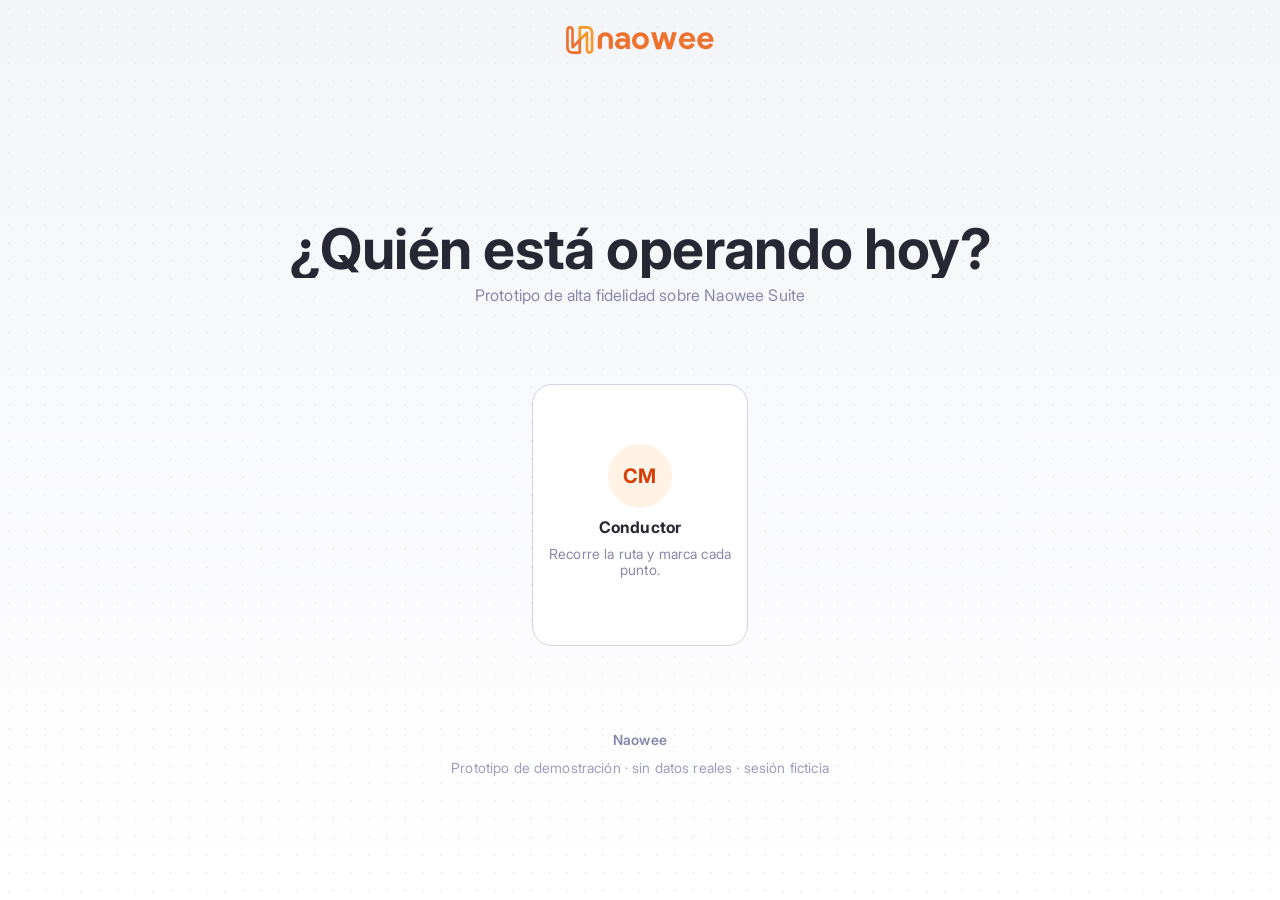
==== dev.html @ 3dc0d9e2 ":tada: Plantilla de prototipo Naowee: rol Conductor, marca Naowee Base limpia copiada de la explorac" ====
<!doctype html>
<html lang="es">
<head>
<meta charset="utf-8">
<meta name="viewport" content="width=device-width, initial-scale=1">
<title>Prototipo · Naowee</title>
<meta name="description" content="Plantilla de prototipo de alta fidelidad sobre el SDK de Naowee. Un rol de ejemplo (Conductor), datos de demostración.">

<!--
  Plantilla de prototipo · alta fidelidad sobre el SDK de Naowee.

  vendor/  = copia LITERAL de sdk-frontend-foundations@3.1.0 (origin/main,
             16-sep-2026). Lo único que se les cambió es la ruta del
             @font-face, que en el paquete apunta a un especificador de npm.
  sdk.js   = la anatomía que emiten los Nwt* de sdk-react-components@4.1.0,
             leída del compilado. Mismas clases, mismos atributos nwt-*.
  app.css  = lo que el SDK no tiene (prefijo nws-), todo en tokens.
  datos.js = los datos, en JSON. Van como script para que la página abra
             también con doble clic (file:// bloquea fetch).

  Sin npm, sin build. Se abre y funciona.
-->

<link rel="stylesheet" href="vendor/fonts.css">
<link rel="stylesheet" href="vendor/foundations.css">
<link rel="stylesheet" href="vendor/components.css">
<link rel="stylesheet" href="vendor/icons.css">
<link rel="stylesheet" href="app.css">
</head>
<body>
<div id="app" style="height:100%"></div>

<script src="sdk.js"></script>
<script src="mapa.js"></script>
<script src="marca.js"></script>
<script src="datos.js"></script>
<script src="pantallas/login.js"></script>
<!-- pantallas por rol: una línea por archivo, antes de app.js -->
<script src="pantallas/conductor-app.js"></script>
<script src="app.js"></script>
</body>
</html>
---- vendor/fonts.css ----
@font-face {
  font-family: -naotech-sdk-inter;
  font-style: normal;
  font-weight: 100 300;
  src: url('./inter/inter-light.ttf')
    format('truetype');
}

@font-face {
  font-family: -naotech-sdk-inter;
  font-style: normal;
  font-weight: 400;
  src: url('./inter/inter-regular.ttf')
    format('truetype');
}

@font-face {
  font-family: -naotech-sdk-inter;
  font-style: normal;
  font-weight: 500;
  src: url('./inter/inter-medium.ttf')
    format('truetype');
}

@font-face {
  font-family: -naotech-sdk-inter;
  font-style: normal;
  font-weight: 600;
  src: url('./inter/inter-semibold.ttf')
    format('truetype');
}

@font-face {
  font-family: -naotech-sdk-inter;
  font-style: normal;
  font-weight: 700 900;
  src: url('./inter/inter-bold.ttf')
    format('truetype');
}

:root {
  --naotech-sdk-font-family-base: -naotech-sdk-inter;
}
---- vendor/foundations.css ----
:root {
  --naotech-color-default-050: #fff3e6;
  --naotech-color-default-100: #ffedc7;
  --naotech-color-default-200: #ffdaa3;
  --naotech-color-default-300: #ffbf75;
  --naotech-color-default-400: #ff9d47;
  --naotech-color-default-500: #ff7b24;
  --naotech-color-default-600: #f05705;
  --naotech-color-default-700: #d74009;
  --naotech-color-default-800: #b83100;
  --naotech-color-default-900: #942700;
  --naotech-color-default-backdrop: rgba(215, 64, 9, 0.2);
  --naotech-color-dark-default-050: #281a15;
  --naotech-color-dark-default-100: #381510;
  --naotech-color-dark-default-200: #452717;
  --naotech-color-dark-default-300: #6f3e20;
  --naotech-color-dark-default-400: #98572f;
  --naotech-color-dark-default-500: #c8743c;
  --naotech-color-dark-default-600: #f29050;
  --naotech-color-dark-default-700: #ffa366;
  --naotech-color-dark-default-800: #ffb780;
  --naotech-color-dark-default-900: #ffc894;
  --naotech-color-dark-default-backdrop: rgba(255, 163, 102, 0.2);
  --naotech-color-blue-050: #f0fdff;
  --naotech-color-blue-100: #cef4ff;
  --naotech-color-blue-200: #ace7ff;
  --naotech-color-blue-300: #89d6ff;
  --naotech-color-blue-400: #67c2ff;
  --naotech-color-blue-500: #45a8ff;
  --naotech-color-blue-600: #228bff;
  --naotech-color-blue-700: #006aff;
  --naotech-color-blue-800: #004edd;
  --naotech-color-blue-900: #0037ba;
  --naotech-color-blue-backdrop: rgba(0, 106, 255, 0.2);
  --naotech-color-dark-blue-050: #002b5b;
  --naotech-color-dark-blue-100: #005ab3;
  --naotech-color-dark-blue-200: #006ee6;
  --naotech-color-dark-blue-300: #0081ff;
  --naotech-color-dark-blue-400: #008eff;
  --naotech-color-dark-blue-500: #26bcff;
  --naotech-color-dark-blue-600: #6bd5ff;
  --naotech-color-dark-blue-700: #a7e3ff;
  --naotech-color-dark-blue-800: #ceefff;
  --naotech-color-dark-blue-900: #e9f8ff;
  --naotech-color-dark-blue-backdrop: rgba(167, 227, 255, 0.2);
  --naotech-color-indigo-050: #edf3ff;
  --naotech-color-indigo-100: #e9f1ff;
  --naotech-color-indigo-200: #dee9ff;
  --naotech-color-indigo-300: #c6d8ff;
  --naotech-color-indigo-400: #a3bcfe;
  --naotech-color-indigo-500: #7a95ff;
  --naotech-color-indigo-600: #5c70fa;
  --naotech-color-indigo-700: #434ce4;
  --naotech-color-indigo-800: #353ac5;
  --naotech-color-indigo-900: #2b2fa1;
  --naotech-color-indigo-backdrop: rgba(67, 76, 228, 0.2);
  --naotech-color-dark-indigo-050: #1e1f34;
  --naotech-color-dark-indigo-100: #21254a;
  --naotech-color-dark-indigo-200: #202546;
  --naotech-color-dark-indigo-300: #273268;
  --naotech-color-dark-indigo-400: #304291;
  --naotech-color-dark-indigo-500: #435dcb;
  --naotech-color-dark-indigo-600: #4f6de8;
  --naotech-color-dark-indigo-700: #6382fd;
  --naotech-color-dark-indigo-800: #7d99fc;
  --naotech-color-dark-indigo-900: #94aeff;
  --naotech-color-dark-indigo-backdrop: rgba(99, 130, 253, 0.2);
  --naotech-color-green-050: #f0fdf0;
  --naotech-color-green-100: #defade;
  --naotech-color-green-200: #bdf5be;
  --naotech-color-green-300: #8bea8d;
  --naotech-color-green-400: #50d853;
  --naotech-color-green-500: #28bf2d;
  --naotech-color-green-600: #14a919;
  --naotech-color-green-700: #1f8923;
  --naotech-color-green-800: #17641a;
  --naotech-color-green-900: #124515;
  --naotech-color-green-backdrop: rgba(31, 137, 35, 0.2);
  --naotech-color-dark-green-050: #0f2411;
  --naotech-color-dark-green-100: #17211b;
  --naotech-color-dark-green-200: #1d2f1f;
  --naotech-color-dark-green-300: #2d532f;
  --naotech-color-dark-green-400: #3c7c3f;
  --naotech-color-dark-green-500: #469b49;
  --naotech-color-dark-green-600: #5aba5d;
  --naotech-color-dark-green-700: #6cd56e;
  --naotech-color-dark-green-800: #85e587;
  --naotech-color-dark-green-900: #a0eea2;
  --naotech-color-dark-green-backdrop: rgba(108, 213, 110, 0.2);
  --naotech-color-yellow-050: #feffe7;
  --naotech-color-yellow-100: #fffbd9;
  --naotech-color-yellow-200: #fff7b9;
  --naotech-color-yellow-300: #fff394;
  --naotech-color-yellow-400: #ffee67;
  --naotech-color-yellow-500: #ffe600;
  --naotech-color-yellow-600: #fddd00;
  --naotech-color-yellow-700: #fbd100;
  --naotech-color-yellow-800: #f9c200;
  --naotech-color-yellow-900: #f5b800;
  --naotech-color-yellow-backdrop: rgba(251, 209, 0, 0.2);
  --naotech-color-dark-yellow-050: #292419;
  --naotech-color-dark-yellow-100: #332615;
  --naotech-color-dark-yellow-200: #3d341a;
  --naotech-color-dark-yellow-300: #4e401d;
  --naotech-color-dark-yellow-400: #7a662a;
  --naotech-color-dark-yellow-500: #a38e38;
  --naotech-color-dark-yellow-600: #ddc44b;
  --naotech-color-dark-yellow-700: #fae76b;
  --naotech-color-dark-yellow-800: #fcee92;
  --naotech-color-dark-yellow-900: #fff5a8;
  --naotech-color-dark-yellow-backdrop: rgba(250, 231, 107, 0.2);
  --naotech-color-orange-050: #fff3e6;
  --naotech-color-orange-100: #ffedc7;
  --naotech-color-orange-200: #ffdaa3;
  --naotech-color-orange-300: #ffbf75;
  --naotech-color-orange-400: #ff9d47;
  --naotech-color-orange-500: #ff7b24;
  --naotech-color-orange-600: #f05705;
  --naotech-color-orange-700: #d74009;
  --naotech-color-orange-800: #b83100;
  --naotech-color-orange-900: #942700;
  --naotech-color-orange-backdrop: rgba(215, 64, 9, 0.2);
  --naotech-color-dark-orange-050: #281a15;
  --naotech-color-dark-orange-100: #381510;
  --naotech-color-dark-orange-200: #452717;
  --naotech-color-dark-orange-300: #6f3e20;
  --naotech-color-dark-orange-400: #98572f;
  --naotech-color-dark-orange-500: #c8743c;
  --naotech-color-dark-orange-600: #f29050;
  --naotech-color-dark-orange-700: #ffa366;
  --naotech-color-dark-orange-800: #ffb780;
  --naotech-color-dark-orange-900: #ffc894;
  --naotech-color-dark-orange-backdrop: rgba(255, 163, 102, 0.2);
  --naotech-color-red-050: #fff0ee;
  --naotech-color-red-100: #ffe5e9;
  --naotech-color-red-200: #fecdd4;
  --naotech-color-red-300: #fcabb6;
  --naotech-color-red-400: #fe8091;
  --naotech-color-red-500: #fb5067;
  --naotech-color-red-600: #ed314a;
  --naotech-color-red-700: #da1630;
  --naotech-color-red-800: #c4031d;
  --naotech-color-red-900: #9e0015;
  --naotech-color-red-backdrop: rgba(218, 22, 48, 0.2);
  --naotech-color-dark-red-050: #2b171d;
  --naotech-color-dark-red-100: #3b161d;
  --naotech-color-dark-red-200: #3d1a22;
  --naotech-color-dark-red-300: #672834;
  --naotech-color-dark-red-400: #9d3f4e;
  --naotech-color-dark-red-500: #c15767;
  --naotech-color-dark-red-600: #ec7486;
  --naotech-color-dark-red-700: #fe94a3;
  --naotech-color-dark-red-800: #ffa8b4;
  --naotech-color-dark-red-900: #ffb8c1;
  --naotech-color-dark-red-backdrop: rgba(254, 148, 163, 0.2);
  --naotech-color-gray-050: #fafbff;
  --naotech-color-gray-100: #f4f5f9;
  --naotech-color-gray-200: #e7e9f3;
  --naotech-color-gray-300: #d0d4e6;
  --naotech-color-gray-400: #b5b9d4;
  --naotech-color-gray-500: #9c9ebf;
  --naotech-color-gray-600: #8788ab;
  --naotech-color-gray-700: #646587;
  --naotech-color-gray-800: #434565;
  --naotech-color-gray-900: #282834;
  --naotech-color-gray-backdrop: rgba(100, 101, 135, 0.2);
  --naotech-color-dark-gray-050: #181820;
  --naotech-color-dark-gray-100: #1e1e29;
  --naotech-color-dark-gray-200: #20202c;
  --naotech-color-dark-gray-300: #292938;
  --naotech-color-dark-gray-400: #2e2e3d;
  --naotech-color-dark-gray-500: #45455e;
  --naotech-color-dark-gray-600: #6d6d8d;
  --naotech-color-dark-gray-700: #a3a3bd;
  --naotech-color-dark-gray-800: #c8c8da;
  --naotech-color-dark-gray-900: #dedfed;
  --naotech-color-dark-gray-backdrop: rgba(163, 163, 189, 0.2);
  --naotech-color-turquoise-100: #dbfbff;
  --naotech-color-turquoise-200: #007b89;
  --naotech-color-turquoise-300: #22575d;
  --naotech-color-violet-100: #f9ebff;
  --naotech-color-violet-200: #9d30d4;
  --naotech-color-violet-300: #6d3082;
  --naotech-color-purple-100: #f3edff;
  --naotech-color-purple-700: #7c3aed;
  --naotech-color-pink-100: #fce4f0;
  --naotech-color-pink-700: #db2777;
  --naotech-color-amber-100: #fef3c7;
  --naotech-color-amber-700: #b45309;
  --naotech-color-teal-100: #d8f3ee;
  --naotech-color-teal-700: #0d9488;
  --naotech-color-cyan-100: #e0f4ff;
  --naotech-color-cyan-700: #0284c7;
  --naotech-color-orange-brand: #ff7500;
  --naotech-color-default-warm: #ffe4cf;
  --naotech-color-link-light: #005be6;
  --naotech-color-link-dark: #83ceff;
  --naotech-color-white-alpha-10: rgba(255, 255, 255, 0.1);
  --naotech-color-white-alpha-20: rgba(255, 255, 255, 0.2);
  --naotech-color-white-alpha-30: rgba(255, 255, 255, 0.3);
  --naotech-color-white-alpha-40: rgba(255, 255, 255, 0.4);
  --naotech-color-white-alpha-50: rgba(255, 255, 255, 0.5);
  --naotech-color-white-alpha-60: rgba(255, 255, 255, 0.6);
  --naotech-color-white-alpha-70: rgba(255, 255, 255, 0.7);
  --naotech-color-white-alpha-80: rgba(255, 255, 255, 0.8);
  --naotech-color-white-alpha-90: rgba(255, 255, 255, 0.9);
  --naotech-color-white-alpha-100: rgba(255, 255, 255, 1);
  --naotech-color-black-alpha-10: rgba(40, 40, 52, 0.1);
  --naotech-color-black-alpha-20: rgba(40, 40, 52, 0.2);
  --naotech-color-black-alpha-30: rgba(40, 40, 52, 0.3);
  --naotech-color-black-alpha-40: rgba(40, 40, 52, 0.4);
  --naotech-color-black-alpha-50: rgba(40, 40, 52, 0.5);
  --naotech-color-black-alpha-60: rgba(40, 40, 52, 0.6);
  --naotech-color-black-alpha-70: rgba(40, 40, 52, 0.7);
  --naotech-color-black-alpha-80: rgba(40, 40, 52, 0.8);
  --naotech-color-black-alpha-90: rgba(40, 40, 52, 0.9);
  --naotech-color-black-alpha-100: rgba(40, 40, 52, 1);
}
:root {
  --naotech-sizing-2: 0.125rem;
  --naotech-sizing-4: 0.25rem;
  --naotech-sizing-6: 0.375rem;
  --naotech-sizing-8: 0.5rem;
  --naotech-sizing-10: 0.625rem;
  --naotech-sizing-12: 0.75rem;
  --naotech-sizing-14: 0.875rem;
  --naotech-sizing-16: 1rem;
  --naotech-sizing-18: 1.125rem;
  --naotech-sizing-20: 1.25rem;
  --naotech-sizing-24: 1.5rem;
  --naotech-sizing-28: 1.75rem;
  --naotech-sizing-32: 2rem;
  --naotech-sizing-36: 2.25rem;
  --naotech-sizing-40: 2.5rem;
  --naotech-sizing-48: 3rem;
  --naotech-sizing-56: 3.5rem;
  --naotech-sizing-64: 4rem;
  --naotech-target-size-min: var(--naotech-sizing-24);
}
:root {
  --naotech-radius-xs: 0.125rem;
  --naotech-radius-sm: 0.25rem;
  --naotech-radius-md: 0.375rem;
  --naotech-radius-lg: 0.5rem;
  --naotech-radius-xl: 0.75rem;
  --naotech-radius-xxl: 1.25rem;
  --naotech-radius-pill: 9999px;
  --naotech-radius-circle: 50%;
}
:root {
  --naotech-sdk-font-family-base: -naotech-sdk-inter;
  --naotech-sdk-font-family:
    var(--naotech-sdk-font-family-base), -apple-system, BlinkMacSystemFont,
    sans-serif;
  --naotech-font-weight-thin: 100;
  --naotech-font-weight-extralight: 200;
  --naotech-font-weight-light: 300;
  --naotech-font-weight-regular: 400;
  --naotech-font-weight-medium: 500;
  --naotech-font-weight-semibold: 600;
  --naotech-font-weight-bold: 700;
  --naotech-font-weight-extrabold: 800;
  --naotech-font-weight-black: 900;
  --naotech-heading1-font-size: var(--naotech-sizing-40);
  --naotech-heading1-letter-spacing: 0.04em;
  --naotech-heading1-line-height: var(--naotech-sizing-48);
  --naotech-heading1-font-weight: var(--naotech-font-weight-extrabold);
  --naotech-heading2-font-size: var(--naotech-sizing-36);
  --naotech-heading2-letter-spacing: 0.04em;
  --naotech-heading2-line-height: var(--naotech-sizing-40);
  --naotech-heading2-font-weight: var(--naotech-font-weight-extrabold);
  --naotech-heading3-font-size: var(--naotech-sizing-32);
  --naotech-heading3-letter-spacing: 0.03em;
  --naotech-heading3-line-height: var(--naotech-sizing-36);
  --naotech-heading3-font-weight: var(--naotech-font-weight-extrabold);
  --naotech-heading4-font-size: var(--naotech-sizing-28);
  --naotech-heading4-letter-spacing: 0.03em;
  --naotech-heading4-line-height: var(--naotech-sizing-32);
  --naotech-heading4-font-weight: var(--naotech-font-weight-bold);
  --naotech-heading5-font-size: var(--naotech-sizing-24);
  --naotech-heading5-letter-spacing: 0.02em;
  --naotech-heading5-line-height: var(--naotech-sizing-28);
  --naotech-heading5-font-weight: var(--naotech-font-weight-bold);
  --naotech-heading6-font-size: var(--naotech-sizing-20);
  --naotech-heading6-letter-spacing: 0.02em;
  --naotech-heading6-line-height: var(--naotech-sizing-24);
  --naotech-heading6-font-weight: var(--naotech-font-weight-bold);
  --naotech-subtitle-font-size: var(--naotech-sizing-18);
  --naotech-subtitle-letter-spacing: 0.02em;
  --naotech-subtitle-line-height: var(--naotech-sizing-20);
  --naotech-subtitle-font-weight: var(--naotech-font-weight-semibold);
  --naotech-body-font-size: var(--naotech-sizing-16);
  --naotech-body-letter-spacing: 0.01em;
  --naotech-body-line-height: var(--naotech-sizing-18);
  --naotech-body-font-weight: var(--naotech-font-weight-medium);
  --naotech-smalltext-font-size: var(--naotech-sizing-14);
  --naotech-smalltext-letter-spacing: 0.01em;
  --naotech-smalltext-line-height: var(--naotech-sizing-16);
  --naotech-smalltext-font-weight: var(--naotech-font-weight-regular);
  --naotech-caption-font-size: var(--naotech-sizing-12);
  --naotech-caption-letter-spacing: 0.01em;
  --naotech-caption-line-height: var(--naotech-sizing-14);
  --naotech-caption-font-weight: var(--naotech-font-weight-regular);
  --naotech-overline-font-size: var(--naotech-sizing-10);
  --naotech-overline-letter-spacing: -0.01em;
  --naotech-overline-line-height: var(--naotech-sizing-12);
  --naotech-overline-font-weight: var(--naotech-font-weight-regular);
  --naotech-app-letter-spacing: 0.01em;
}
:root {
  --naotech-shadow-1: 0 1px 3px rgba(0, 0, 0, 0.06);
  --naotech-shadow-2: 0 1px 4px rgba(0, 0, 0, 0.08);
  --naotech-shadow-4: 0 2px 8px rgba(0, 0, 0, 0.1);
  --naotech-shadow-6: 0 3px 12px rgba(0, 0, 0, 0.11);
  --naotech-shadow-8: 0 4px 16px rgba(0, 0, 0, 0.12);
  --naotech-shadow-16: 0 10px 32px rgba(0, 0, 0, 0.18);
  --naotech-shadow-24: 0 20px 60px rgba(0, 0, 0, 0.25);
  --naotech-shadow-16-up: 0 -10px 32px rgba(0, 0, 0, 0.18);
  --naotech-shadow-small: var(--naotech-shadow-2);
  --naotech-shadow-medium: var(--naotech-shadow-8);
  --naotech-shadow-large: var(--naotech-shadow-24);
}
body[app-theme='dark'] {
  --naotech-shadow-1: 0 1px 3px rgba(0, 0, 0, 0.14);
  --naotech-shadow-2: 0 1px 4px rgba(0, 0, 0, 0.18);
  --naotech-shadow-4: 0 2px 8px rgba(0, 0, 0, 0.22);
  --naotech-shadow-6: 0 3px 12px rgba(0, 0, 0, 0.24);
  --naotech-shadow-8: 0 4px 16px rgba(0, 0, 0, 0.26);
  --naotech-shadow-16: 0 10px 32px rgba(0, 0, 0, 0.38);
  --naotech-shadow-24: 0 20px 60px rgba(0, 0, 0, 0.5);
  --naotech-shadow-16-up: 0 -10px 32px rgba(0, 0, 0, 0.38);
}
:root {
  --naotech-focus-ring-width: 2px;
  --naotech-focus-ring-offset: 2px;
}
:root {
  --naotech-z-toolbar: 40;
  --naotech-z-menu: 80;
  --naotech-z-drawer: 160;
  --naotech-z-dialog: 240;
  --naotech-z-snackbar: 320;
}
body {
  --naotech-animation-standard: cubic-bezier(0.4, 0, 0.2, 1);
  --naotech-animation-deceleration: cubic-bezier(0, 0, 0.2, 1);
  --naotech-animation-acceleration: cubic-bezier(0.4, 0, 1, 1);
  --naotech-animation-sharp: cubic-bezier(0.4, 0, 0.6, 1);
  --naotech-duration-fast: 160ms;
  --naotech-duration-base: 240ms;
  --naotech-duration-slow: 320ms;
  --naotech-duration-pulse: 1400ms;
  --naotech-duration-spin: 800ms;
  --naotech-motion-distance: var(--naotech-sizing-16);
  --naotech-motion-scale: 0.92;
}
body {
  --naotech-app-background: var(--naotech-color-white-alpha-100);
  --naotech-app-font-color: var(--naotech-color-gray-900);
  --naotech-app-link-color: var(--naotech-color-link-light);
  --naotech-primary-color-disabled: var(--naotech-color-gray-300);
  --naotech-primary-color-disabled-loading: var(--naotech-color-white-alpha-30);
  --naotech-primary-color-text-normal: var(--naotech-color-white-alpha-100);
  --naotech-primary-color-text-disabled: var(--naotech-color-gray-500);
  --naotech-secondary-color-disabled: var(--naotech-color-gray-300);
  --naotech-secondary-color-disabled-loading: var(
    --naotech-color-white-alpha-30
  );
  --naotech-secondary-color-text-disabled: var(--naotech-color-gray-500);
  --naotech-tertiary-color-normal: transparent;
  --naotech-tertiary-color-disabled: transparent;
  --naotech-tertiary-color-disabled-loading: var(
    --naotech-color-white-alpha-30
  );
  --naotech-tertiary-color-text-disabled: var(--naotech-color-gray-500);
  --naotech-app-color-050: var(--naotech-color-gray-050);
  --naotech-app-color-100: var(--naotech-color-gray-100);
  --naotech-app-color-200: var(--naotech-color-gray-200);
  --naotech-app-color-300: var(--naotech-color-gray-300);
  --naotech-app-color-400: var(--naotech-color-gray-400);
  --naotech-app-color-500: var(--naotech-color-gray-500);
  --naotech-app-color-600: var(--naotech-color-gray-600);
  --naotech-app-color-700: var(--naotech-color-gray-700);
  --naotech-app-color-800: var(--naotech-color-gray-800);
  --naotech-app-color-900: var(--naotech-color-gray-900);
  --naotech-app-color-alpha-10: var(--naotech-color-white-alpha-10);
  --naotech-app-color-alpha-20: var(--naotech-color-white-alpha-20);
  --naotech-app-color-alpha-30: var(--naotech-color-white-alpha-30);
  --naotech-app-color-alpha-40: var(--naotech-color-white-alpha-40);
  --naotech-app-color-alpha-50: var(--naotech-color-white-alpha-50);
  --naotech-app-color-alpha-60: var(--naotech-color-white-alpha-60);
  --naotech-app-color-alpha-70: var(--naotech-color-white-alpha-70);
  --naotech-app-color-alpha-80: var(--naotech-color-white-alpha-80);
  --naotech-app-color-alpha-90: var(--naotech-color-white-alpha-90);
  --naotech-app-color-alpha-100: var(--naotech-color-white-alpha-100);
  --naotech-app-border-1-100: 1px solid var(--naotech-app-color-100);
  --naotech-app-border-1-200: 1px solid var(--naotech-app-color-200);
  --naotech-app-border-1-300: 1px solid var(--naotech-app-color-300);
  --naotech-app-border-1-400: 1px solid var(--naotech-app-color-400);
  --naotech-app-border-1-500: 1px solid var(--naotech-app-color-500);
  --naotech-app-border-1-600: 1px solid var(--naotech-app-color-600);
  --naotech-app-border-1-700: 1px solid var(--naotech-app-color-700);
  --naotech-app-border-1-800: 1px solid var(--naotech-app-color-800);
  --naotech-app-border-1-900: 1px solid var(--naotech-app-color-900);
  --naotech-app-border-2-100: 2px solid var(--naotech-app-color-100);
  --naotech-app-border-2-200: 2px solid var(--naotech-app-color-200);
  --naotech-app-border-2-300: 2px solid var(--naotech-app-color-300);
  --naotech-app-border-2-400: 2px solid var(--naotech-app-color-400);
  --naotech-app-border-2-500: 2px solid var(--naotech-app-color-500);
  --naotech-app-border-2-600: 2px solid var(--naotech-app-color-600);
  --naotech-app-border-2-700: 2px solid var(--naotech-app-color-700);
  --naotech-app-border-2-800: 2px solid var(--naotech-app-color-800);
  --naotech-app-border-2-900: 2px solid var(--naotech-app-color-900);
  --naotech-app-border-3-100: 3px solid var(--naotech-app-color-100);
  --naotech-app-border-3-200: 3px solid var(--naotech-app-color-200);
  --naotech-app-border-3-300: 3px solid var(--naotech-app-color-300);
  --naotech-app-border-3-400: 3px solid var(--naotech-app-color-400);
  --naotech-app-border-3-500: 3px solid var(--naotech-app-color-500);
  --naotech-app-border-3-600: 3px solid var(--naotech-app-color-600);
  --naotech-app-border-3-700: 3px solid var(--naotech-app-color-700);
  --naotech-app-border-3-800: 3px solid var(--naotech-app-color-800);
  --naotech-app-border-3-900: 3px solid var(--naotech-app-color-900);
  --naotech-app-border-4-100: 4px solid var(--naotech-app-color-100);
  --naotech-app-border-4-200: 4px solid var(--naotech-app-color-200);
  --naotech-app-border-4-300: 4px solid var(--naotech-app-color-300);
  --naotech-app-border-4-400: 4px solid var(--naotech-app-color-400);
  --naotech-app-border-4-500: 4px solid var(--naotech-app-color-500);
  --naotech-app-border-4-600: 4px solid var(--naotech-app-color-600);
  --naotech-app-border-4-700: 4px solid var(--naotech-app-color-700);
  --naotech-app-border-4-800: 4px solid var(--naotech-app-color-800);
  --naotech-app-border-4-900: 4px solid var(--naotech-app-color-900);
  --naotech-primary-color-050: var(--naotech-color-default-050);
  --naotech-primary-color-100: var(--naotech-color-default-100);
  --naotech-primary-color-200: var(--naotech-color-default-200);
  --naotech-primary-color-300: var(--naotech-color-default-300);
  --naotech-primary-color-400: var(--naotech-color-default-400);
  --naotech-primary-color-500: var(--naotech-color-default-500);
  --naotech-primary-color-600: var(--naotech-color-default-600);
  --naotech-primary-color-700: var(--naotech-color-default-700);
  --naotech-primary-color-800: var(--naotech-color-default-800);
  --naotech-primary-color-900: var(--naotech-color-default-900);
  --naotech-primary-border-1-050: 1px solid var(--naotech-color-default-050);
  --naotech-primary-border-1-100: 1px solid var(--naotech-color-default-100);
  --naotech-primary-border-1-200: 1px solid var(--naotech-color-default-200);
  --naotech-primary-border-1-300: 1px solid var(--naotech-color-default-300);
  --naotech-primary-border-1-400: 1px solid var(--naotech-color-default-400);
  --naotech-primary-border-1-500: 1px solid var(--naotech-color-default-500);
  --naotech-primary-border-1-600: 1px solid var(--naotech-color-default-600);
  --naotech-primary-border-1-700: 1px solid var(--naotech-color-default-700);
  --naotech-primary-border-1-800: 1px solid var(--naotech-color-default-800);
  --naotech-primary-border-1-900: 1px solid var(--naotech-color-default-900);
  --naotech-primary-border-2-050: 2px solid var(--naotech-color-default-050);
  --naotech-primary-border-2-100: 2px solid var(--naotech-color-default-100);
  --naotech-primary-border-2-200: 2px solid var(--naotech-color-default-200);
  --naotech-primary-border-2-300: 2px solid var(--naotech-color-default-300);
  --naotech-primary-border-2-400: 2px solid var(--naotech-color-default-400);
  --naotech-primary-border-2-500: 2px solid var(--naotech-color-default-500);
  --naotech-primary-border-2-600: 2px solid var(--naotech-color-default-600);
  --naotech-primary-border-2-700: 2px solid var(--naotech-color-default-700);
  --naotech-primary-border-2-800: 2px solid var(--naotech-color-default-800);
  --naotech-primary-border-2-900: 2px solid var(--naotech-color-default-900);
  --naotech-primary-border-3-050: 3px solid var(--naotech-color-default-050);
  --naotech-primary-border-3-100: 3px solid var(--naotech-color-default-100);
  --naotech-primary-border-3-200: 3px solid var(--naotech-color-default-200);
  --naotech-primary-border-3-300: 3px solid var(--naotech-color-default-300);
  --naotech-primary-border-3-400: 3px solid var(--naotech-color-default-400);
  --naotech-primary-border-3-500: 3px solid var(--naotech-color-default-500);
  --naotech-primary-border-3-600: 3px solid var(--naotech-color-default-600);
  --naotech-primary-border-3-700: 3px solid var(--naotech-color-default-700);
  --naotech-primary-border-3-800: 3px solid var(--naotech-color-default-800);
  --naotech-primary-border-3-900: 3px solid var(--naotech-color-default-900);
  --naotech-primary-border-4-050: 4px solid var(--naotech-color-default-050);
  --naotech-primary-border-4-100: 4px solid var(--naotech-color-default-100);
  --naotech-primary-border-4-200: 4px solid var(--naotech-color-default-200);
  --naotech-primary-border-4-300: 4px solid var(--naotech-color-default-300);
  --naotech-primary-border-4-400: 4px solid var(--naotech-color-default-400);
  --naotech-primary-border-4-500: 4px solid var(--naotech-color-default-500);
  --naotech-primary-border-4-600: 4px solid var(--naotech-color-default-600);
  --naotech-primary-border-4-700: 4px solid var(--naotech-color-default-700);
  --naotech-primary-border-4-800: 4px solid var(--naotech-color-default-800);
  --naotech-primary-border-4-900: 4px solid var(--naotech-color-default-900);
  --naotech-primary-shadow-200: 0 0 0 3px
    color-mix(in srgb, var(--naotech-color-default-700) 15%, transparent);
  --naotech-primary-shadow-300: 0 0 0 2px var(--naotech-color-default-300);
  --naotech-primary-shadow-400: 0 0 0 2px var(--naotech-color-default-400);
  --naotech-primary-shadow-500: 0 0 0 2px var(--naotech-color-default-500);
  --naotech-primary-shadow-600: 0 0 0 2px var(--naotech-color-default-600);
  --naotech-primary-shadow-700: 0 0 0 2px var(--naotech-color-default-700);
  --naotech-primary-backdrop: var(--naotech-color-default-backdrop);
  --naotech-primary-font-color: var(--naotech-color-white-alpha-100);
  --naotech-primary-subtle-text: var(--naotech-color-default-900);
  --naotech-primary-focus-ring: var(--naotech-color-default-700);
  --naotech-primary-focus-shadow:
    0 0 0 2px var(--naotech-primary-focus-ring),
    0 0 0 5px
      color-mix(in srgb, var(--naotech-color-default-700) 15%, transparent);
  --naotech-secondary-color-050: var(--naotech-color-indigo-050);
  --naotech-secondary-color-100: var(--naotech-color-indigo-100);
  --naotech-secondary-color-200: var(--naotech-color-indigo-200);
  --naotech-secondary-color-300: var(--naotech-color-indigo-300);
  --naotech-secondary-color-400: var(--naotech-color-indigo-400);
  --naotech-secondary-color-500: var(--naotech-color-indigo-500);
  --naotech-secondary-color-600: var(--naotech-color-indigo-600);
  --naotech-secondary-color-700: var(--naotech-color-indigo-700);
  --naotech-secondary-color-800: var(--naotech-color-indigo-800);
  --naotech-secondary-color-900: var(--naotech-color-indigo-900);
  --naotech-secondary-border-1-050: 1px solid var(--naotech-color-indigo-050);
  --naotech-secondary-border-1-100: 1px solid var(--naotech-color-indigo-100);
  --naotech-secondary-border-1-200: 1px solid var(--naotech-color-indigo-200);
  --naotech-secondary-border-1-300: 1px solid var(--naotech-color-indigo-300);
  --naotech-secondary-border-1-400: 1px solid var(--naotech-color-indigo-400);
  --naotech-secondary-border-1-500: 1px solid var(--naotech-color-indigo-500);
  --naotech-secondary-border-1-600: 1px solid var(--naotech-color-indigo-600);
  --naotech-secondary-border-1-700: 1px solid var(--naotech-color-indigo-700);
  --naotech-secondary-border-1-800: 1px solid var(--naotech-color-indigo-800);
  --naotech-secondary-border-1-900: 1px solid var(--naotech-color-indigo-900);
  --naotech-secondary-border-2-050: 2px solid var(--naotech-color-indigo-050);
  --naotech-secondary-border-2-100: 2px solid var(--naotech-color-indigo-100);
  --naotech-secondary-border-2-200: 2px solid var(--naotech-color-indigo-200);
  --naotech-secondary-border-2-300: 2px solid var(--naotech-color-indigo-300);
  --naotech-secondary-border-2-400: 2px solid var(--naotech-color-indigo-400);
  --naotech-secondary-border-2-500: 2px solid var(--naotech-color-indigo-500);
  --naotech-secondary-border-2-600: 2px solid var(--naotech-color-indigo-600);
  --naotech-secondary-border-2-700: 2px solid var(--naotech-color-indigo-700);
  --naotech-secondary-border-2-800: 2px solid var(--naotech-color-indigo-800);
  --naotech-secondary-border-2-900: 2px solid var(--naotech-color-indigo-900);
  --naotech-secondary-border-3-050: 3px solid var(--naotech-color-indigo-050);
  --naotech-secondary-border-3-100: 3px solid var(--naotech-color-indigo-100);
  --naotech-secondary-border-3-200: 3px solid var(--naotech-color-indigo-200);
  --naotech-secondary-border-3-300: 3px solid var(--naotech-color-indigo-300);
  --naotech-secondary-border-3-400: 3px solid var(--naotech-color-indigo-400);
  --naotech-secondary-border-3-500: 3px solid var(--naotech-color-indigo-500);
  --naotech-secondary-border-3-600: 3px solid var(--naotech-color-indigo-600);
  --naotech-secondary-border-3-700: 3px solid var(--naotech-color-indigo-700);
  --naotech-secondary-border-3-800: 3px solid var(--naotech-color-indigo-800);
  --naotech-secondary-border-3-900: 3px solid var(--naotech-color-indigo-900);
  --naotech-secondary-border-4-050: 4px solid var(--naotech-color-indigo-050);
  --naotech-secondary-border-4-100: 4px solid var(--naotech-color-indigo-100);
  --naotech-secondary-border-4-200: 4px solid var(--naotech-color-indigo-200);
  --naotech-secondary-border-4-300: 4px solid var(--naotech-color-indigo-300);
  --naotech-secondary-border-4-400: 4px solid var(--naotech-color-indigo-400);
  --naotech-secondary-border-4-500: 4px solid var(--naotech-color-indigo-500);
  --naotech-secondary-border-4-600: 4px solid var(--naotech-color-indigo-600);
  --naotech-secondary-border-4-700: 4px solid var(--naotech-color-indigo-700);
  --naotech-secondary-border-4-800: 4px solid var(--naotech-color-indigo-800);
  --naotech-secondary-border-4-900: 4px solid var(--naotech-color-indigo-900);
  --naotech-secondary-shadow-200: 0 0 0 3px
    color-mix(in srgb, var(--naotech-color-indigo-700) 15%, transparent);
  --naotech-secondary-shadow-300: 0 0 0 2px var(--naotech-color-indigo-300);
  --naotech-secondary-shadow-400: 0 0 0 2px var(--naotech-color-indigo-400);
  --naotech-secondary-shadow-500: 0 0 0 2px var(--naotech-color-indigo-500);
  --naotech-secondary-shadow-600: 0 0 0 2px var(--naotech-color-indigo-600);
  --naotech-secondary-shadow-700: 0 0 0 2px var(--naotech-color-indigo-700);
  --naotech-secondary-backdrop: var(--naotech-color-indigo-backdrop);
  --naotech-secondary-font-color: var(--naotech-color-white-alpha-100);
  --naotech-secondary-subtle-text: var(--naotech-color-indigo-900);
  --naotech-secondary-focus-ring: var(--naotech-color-indigo-700);
  --naotech-secondary-focus-shadow:
    0 0 0 2px var(--naotech-secondary-focus-ring),
    0 0 0 5px
      color-mix(in srgb, var(--naotech-color-indigo-700) 15%, transparent);
  --naotech-informative-color-050: var(--naotech-color-blue-050);
  --naotech-informative-color-100: var(--naotech-color-blue-100);
  --naotech-informative-color-200: var(--naotech-color-blue-200);
  --naotech-informative-color-300: var(--naotech-color-blue-300);
  --naotech-informative-color-400: var(--naotech-color-blue-400);
  --naotech-informative-color-500: var(--naotech-color-blue-500);
  --naotech-informative-color-600: var(--naotech-color-blue-600);
  --naotech-informative-color-700: var(--naotech-color-blue-700);
  --naotech-informative-color-800: var(--naotech-color-blue-800);
  --naotech-informative-color-900: var(--naotech-color-blue-900);
  --naotech-informative-border-1-050: 1px solid var(--naotech-color-blue-050);
  --naotech-informative-border-1-100: 1px solid var(--naotech-color-blue-100);
  --naotech-informative-border-1-200: 1px solid var(--naotech-color-blue-200);
  --naotech-informative-border-1-300: 1px solid var(--naotech-color-blue-300);
  --naotech-informative-border-1-400: 1px solid var(--naotech-color-blue-400);
  --naotech-informative-border-1-500: 1px solid var(--naotech-color-blue-500);
  --naotech-informative-border-1-600: 1px solid var(--naotech-color-blue-600);
  --naotech-informative-border-1-700: 1px solid var(--naotech-color-blue-700);
  --naotech-informative-border-1-800: 1px solid var(--naotech-color-blue-800);
  --naotech-informative-border-1-900: 1px solid var(--naotech-color-blue-900);
  --naotech-informative-border-2-050: 2px solid var(--naotech-color-blue-050);
  --naotech-informative-border-2-100: 2px solid var(--naotech-color-blue-100);
  --naotech-informative-border-2-200: 2px solid var(--naotech-color-blue-200);
  --naotech-informative-border-2-300: 2px solid var(--naotech-color-blue-300);
  --naotech-informative-border-2-400: 2px solid var(--naotech-color-blue-400);
  --naotech-informative-border-2-500: 2px solid var(--naotech-color-blue-500);
  --naotech-informative-border-2-600: 2px solid var(--naotech-color-blue-600);
  --naotech-informative-border-2-700: 2px solid var(--naotech-color-blue-700);
  --naotech-informative-border-2-800: 2px solid var(--naotech-color-blue-800);
  --naotech-informative-border-2-900: 2px solid var(--naotech-color-blue-900);
  --naotech-informative-border-3-050: 3px solid var(--naotech-color-blue-050);
  --naotech-informative-border-3-100: 3px solid var(--naotech-color-blue-100);
  --naotech-informative-border-3-200: 3px solid var(--naotech-color-blue-200);
  --naotech-informative-border-3-300: 3px solid var(--naotech-color-blue-300);
  --naotech-informative-border-3-400: 3px solid var(--naotech-color-blue-400);
  --naotech-informative-border-3-500: 3px solid var(--naotech-color-blue-500);
  --naotech-informative-border-3-600: 3px solid var(--naotech-color-blue-600);
  --naotech-informative-border-3-700: 3px solid var(--naotech-color-blue-700);
  --naotech-informative-border-3-800: 3px solid var(--naotech-color-blue-800);
  --naotech-informative-border-3-900: 3px solid var(--naotech-color-blue-900);
  --naotech-informative-border-4-050: 4px solid var(--naotech-color-blue-050);
  --naotech-informative-border-4-100: 4px solid var(--naotech-color-blue-100);
  --naotech-informative-border-4-200: 4px solid var(--naotech-color-blue-200);
  --naotech-informative-border-4-300: 4px solid var(--naotech-color-blue-300);
  --naotech-informative-border-4-400: 4px solid var(--naotech-color-blue-400);
  --naotech-informative-border-4-500: 4px solid var(--naotech-color-blue-500);
  --naotech-informative-border-4-600: 4px solid var(--naotech-color-blue-600);
  --naotech-informative-border-4-700: 4px solid var(--naotech-color-blue-700);
  --naotech-informative-border-4-800: 4px solid var(--naotech-color-blue-800);
  --naotech-informative-border-4-900: 4px solid var(--naotech-color-blue-900);
  --naotech-informative-shadow-200: 0 0 0 3px
    color-mix(in srgb, var(--naotech-color-blue-700) 15%, transparent);
  --naotech-informative-shadow-300: 0 0 0 2px var(--naotech-color-blue-300);
  --naotech-informative-shadow-400: 0 0 0 2px var(--naotech-color-blue-400);
  --naotech-informative-shadow-500: 0 0 0 2px var(--naotech-color-blue-500);
  --naotech-informative-shadow-600: 0 0 0 2px var(--naotech-color-blue-600);
  --naotech-informative-shadow-700: 0 0 0 2px var(--naotech-color-blue-700);
  --naotech-informative-backdrop: var(--naotech-color-blue-backdrop);
  --naotech-informative-font-color: var(--naotech-color-white-alpha-100);
  --naotech-informative-subtle-text: var(--naotech-color-blue-900);
  --naotech-informative-focus-ring: var(--naotech-color-blue-700);
  --naotech-informative-focus-shadow:
    0 0 0 2px var(--naotech-informative-focus-ring),
    0 0 0 5px color-mix(in srgb, var(--naotech-color-blue-700) 15%, transparent);
  --naotech-positive-color-050: var(--naotech-color-green-050);
  --naotech-positive-color-100: var(--naotech-color-green-100);
  --naotech-positive-color-200: var(--naotech-color-green-200);
  --naotech-positive-color-300: var(--naotech-color-green-300);
  --naotech-positive-color-400: var(--naotech-color-green-400);
  --naotech-positive-color-500: var(--naotech-color-green-500);
  --naotech-positive-color-600: var(--naotech-color-green-600);
  --naotech-positive-color-700: var(--naotech-color-green-700);
  --naotech-positive-color-800: var(--naotech-color-green-800);
  --naotech-positive-color-900: var(--naotech-color-green-900);
  --naotech-positive-border-1-050: 1px solid var(--naotech-color-green-050);
  --naotech-positive-border-1-100: 1px solid var(--naotech-color-green-100);
  --naotech-positive-border-1-200: 1px solid var(--naotech-color-green-200);
  --naotech-positive-border-1-300: 1px solid var(--naotech-color-green-300);
  --naotech-positive-border-1-400: 1px solid var(--naotech-color-green-400);
  --naotech-positive-border-1-500: 1px solid var(--naotech-color-green-500);
  --naotech-positive-border-1-600: 1px solid var(--naotech-color-green-600);
  --naotech-positive-border-1-700: 1px solid var(--naotech-color-green-700);
  --naotech-positive-border-1-800: 1px solid var(--naotech-color-green-800);
  --naotech-positive-border-1-900: 1px solid var(--naotech-color-green-900);
  --naotech-positive-border-2-050: 2px solid var(--naotech-color-green-050);
  --naotech-positive-border-2-100: 2px solid var(--naotech-color-green-100);
  --naotech-positive-border-2-200: 2px solid var(--naotech-color-green-200);
  --naotech-positive-border-2-300: 2px solid var(--naotech-color-green-300);
  --naotech-positive-border-2-400: 2px solid var(--naotech-color-green-400);
  --naotech-positive-border-2-500: 2px solid var(--naotech-color-green-500);
  --naotech-positive-border-2-600: 2px solid var(--naotech-color-green-600);
  --naotech-positive-border-2-700: 2px solid var(--naotech-color-green-700);
  --naotech-positive-border-2-800: 2px solid var(--naotech-color-green-800);
  --naotech-positive-border-2-900: 2px solid var(--naotech-color-green-900);
  --naotech-positive-border-3-050: 3px solid var(--naotech-color-green-050);
  --naotech-positive-border-3-100: 3px solid var(--naotech-color-green-100);
  --naotech-positive-border-3-200: 3px solid var(--naotech-color-green-200);
  --naotech-positive-border-3-300: 3px solid var(--naotech-color-green-300);
  --naotech-positive-border-3-400: 3px solid var(--naotech-color-green-400);
  --naotech-positive-border-3-500: 3px solid var(--naotech-color-green-500);
  --naotech-positive-border-3-600: 3px solid var(--naotech-color-green-600);
  --naotech-positive-border-3-700: 3px solid var(--naotech-color-green-700);
  --naotech-positive-border-3-800: 3px solid var(--naotech-color-green-800);
  --naotech-positive-border-3-900: 3px solid var(--naotech-color-green-900);
  --naotech-positive-border-4-050: 4px solid var(--naotech-color-green-050);
  --naotech-positive-border-4-100: 4px solid var(--naotech-color-green-100);
  --naotech-positive-border-4-200: 4px solid var(--naotech-color-green-200);
  --naotech-positive-border-4-300: 4px solid var(--naotech-color-green-300);
  --naotech-positive-border-4-400: 4px solid var(--naotech-color-green-400);
  --naotech-positive-border-4-500: 4px solid var(--naotech-color-green-500);
  --naotech-positive-border-4-600: 4px solid var(--naotech-color-green-600);
  --naotech-positive-border-4-700: 4px solid var(--naotech-color-green-700);
  --naotech-positive-border-4-800: 4px solid var(--naotech-color-green-800);
  --naotech-positive-border-4-900: 4px solid var(--naotech-color-green-900);
  --naotech-positive-shadow-200: 0 0 0 3px
    color-mix(in srgb, var(--naotech-color-green-700) 15%, transparent);
  --naotech-positive-shadow-300: 0 0 0 2px var(--naotech-color-green-300);
  --naotech-positive-shadow-400: 0 0 0 2px var(--naotech-color-green-400);
  --naotech-positive-shadow-500: 0 0 0 2px var(--naotech-color-green-500);
  --naotech-positive-shadow-600: 0 0 0 2px var(--naotech-color-green-600);
  --naotech-positive-shadow-700: 0 0 0 2px var(--naotech-color-green-700);
  --naotech-positive-backdrop: var(--naotech-color-green-backdrop);
  --naotech-positive-font-color: var(--naotech-color-white-alpha-100);
  --naotech-positive-subtle-text: var(--naotech-color-green-900);
  --naotech-positive-focus-ring: var(--naotech-color-green-700);
  --naotech-positive-focus-shadow:
    0 0 0 2px var(--naotech-positive-focus-ring),
    0 0 0 5px
      color-mix(in srgb, var(--naotech-color-green-700) 15%, transparent);
  --naotech-warning-color-050: var(--naotech-color-yellow-050);
  --naotech-warning-color-100: var(--naotech-color-yellow-100);
  --naotech-warning-color-200: var(--naotech-color-yellow-200);
  --naotech-warning-color-300: var(--naotech-color-yellow-300);
  --naotech-warning-color-400: var(--naotech-color-yellow-400);
  --naotech-warning-color-500: var(--naotech-color-yellow-500);
  --naotech-warning-color-600: var(--naotech-color-yellow-600);
  --naotech-warning-color-700: var(--naotech-color-yellow-700);
  --naotech-warning-color-800: var(--naotech-color-yellow-800);
  --naotech-warning-color-900: var(--naotech-color-yellow-900);
  --naotech-warning-border-1-050: 1px solid var(--naotech-color-yellow-050);
  --naotech-warning-border-1-100: 1px solid var(--naotech-color-yellow-100);
  --naotech-warning-border-1-200: 1px solid var(--naotech-color-yellow-200);
  --naotech-warning-border-1-300: 1px solid var(--naotech-color-yellow-300);
  --naotech-warning-border-1-400: 1px solid var(--naotech-color-yellow-400);
  --naotech-warning-border-1-500: 1px solid var(--naotech-color-yellow-500);
  --naotech-warning-border-1-600: 1px solid var(--naotech-color-yellow-600);
  --naotech-warning-border-1-700: 1px solid var(--naotech-color-yellow-700);
  --naotech-warning-border-1-800: 1px solid var(--naotech-color-yellow-800);
  --naotech-warning-border-1-900: 1px solid var(--naotech-color-yellow-900);
  --naotech-warning-border-2-050: 2px solid var(--naotech-color-yellow-050);
  --naotech-warning-border-2-100: 2px solid var(--naotech-color-yellow-100);
  --naotech-warning-border-2-200: 2px solid var(--naotech-color-yellow-200);
  --naotech-warning-border-2-300: 2px solid var(--naotech-color-yellow-300);
  --naotech-warning-border-2-400: 2px solid var(--naotech-color-yellow-400);
  --naotech-warning-border-2-500: 2px solid var(--naotech-color-yellow-500);
  --naotech-warning-border-2-600: 2px solid var(--naotech-color-yellow-600);
  --naotech-warning-border-2-700: 2px solid var(--naotech-color-yellow-700);
  --naotech-warning-border-2-800: 2px solid var(--naotech-color-yellow-800);
  --naotech-warning-border-2-900: 2px solid var(--naotech-color-yellow-900);
  --naotech-warning-border-3-050: 3px solid var(--naotech-color-yellow-050);
  --naotech-warning-border-3-100: 3px solid var(--naotech-color-yellow-100);
  --naotech-warning-border-3-200: 3px solid var(--naotech-color-yellow-200);
  --naotech-warning-border-3-300: 3px solid var(--naotech-color-yellow-300);
  --naotech-warning-border-3-400: 3px solid var(--naotech-color-yellow-400);
  --naotech-warning-border-3-500: 3px solid var(--naotech-color-yellow-500);
  --naotech-warning-border-3-600: 3px solid var(--naotech-color-yellow-600);
  --naotech-warning-border-3-700: 3px solid var(--naotech-color-yellow-700);
  --naotech-warning-border-3-800: 3px solid var(--naotech-color-yellow-800);
  --naotech-warning-border-3-900: 3px solid var(--naotech-color-yellow-900);
  --naotech-warning-border-4-050: 4px solid var(--naotech-color-yellow-050);
  --naotech-warning-border-4-100: 4px solid var(--naotech-color-yellow-100);
  --naotech-warning-border-4-200: 4px solid var(--naotech-color-yellow-200);
  --naotech-warning-border-4-300: 4px solid var(--naotech-color-yellow-300);
  --naotech-warning-border-4-400: 4px solid var(--naotech-color-yellow-400);
  --naotech-warning-border-4-500: 4px solid var(--naotech-color-yellow-500);
  --naotech-warning-border-4-600: 4px solid var(--naotech-color-yellow-600);
  --naotech-warning-border-4-700: 4px solid var(--naotech-color-yellow-700);
  --naotech-warning-border-4-800: 4px solid var(--naotech-color-yellow-800);
  --naotech-warning-border-4-900: 4px solid var(--naotech-color-yellow-900);
  --naotech-warning-shadow-200: 0 0 0 3px
    color-mix(in srgb, var(--naotech-color-yellow-700) 15%, transparent);
  --naotech-warning-shadow-300: 0 0 0 2px var(--naotech-color-yellow-300);
  --naotech-warning-shadow-400: 0 0 0 2px var(--naotech-color-yellow-400);
  --naotech-warning-shadow-500: 0 0 0 2px var(--naotech-color-yellow-500);
  --naotech-warning-shadow-600: 0 0 0 2px var(--naotech-color-yellow-600);
  --naotech-warning-shadow-700: 0 0 0 2px var(--naotech-color-yellow-700);
  --naotech-warning-backdrop: var(--naotech-color-yellow-backdrop);
  --naotech-warning-font-color: var(--naotech-color-black-alpha-100);
  --naotech-warning-subtle-text: var(--naotech-color-yellow-900);
  --naotech-warning-focus-ring: var(--naotech-color-yellow-700);
  --naotech-warning-focus-shadow:
    0 0 0 2px var(--naotech-warning-focus-ring),
    0 0 0 5px
      color-mix(in srgb, var(--naotech-color-yellow-700) 15%, transparent);
  --naotech-caution-color-050: var(--naotech-color-orange-050);
  --naotech-caution-color-100: var(--naotech-color-orange-100);
  --naotech-caution-color-200: var(--naotech-color-orange-200);
  --naotech-caution-color-300: var(--naotech-color-orange-300);
  --naotech-caution-color-400: var(--naotech-color-orange-400);
  --naotech-caution-color-500: var(--naotech-color-orange-500);
  --naotech-caution-color-600: var(--naotech-color-orange-600);
  --naotech-caution-color-700: var(--naotech-color-orange-700);
  --naotech-caution-color-800: var(--naotech-color-orange-800);
  --naotech-caution-color-900: var(--naotech-color-orange-900);
  --naotech-caution-border-1-050: 1px solid var(--naotech-color-orange-050);
  --naotech-caution-border-1-100: 1px solid var(--naotech-color-orange-100);
  --naotech-caution-border-1-200: 1px solid var(--naotech-color-orange-200);
  --naotech-caution-border-1-300: 1px solid var(--naotech-color-orange-300);
  --naotech-caution-border-1-400: 1px solid var(--naotech-color-orange-400);
  --naotech-caution-border-1-500: 1px solid var(--naotech-color-orange-500);
  --naotech-caution-border-1-600: 1px solid var(--naotech-color-orange-600);
  --naotech-caution-border-1-700: 1px solid var(--naotech-color-orange-700);
  --naotech-caution-border-1-800: 1px solid var(--naotech-color-orange-800);
  --naotech-caution-border-1-900: 1px solid var(--naotech-color-orange-900);
  --naotech-caution-border-2-050: 2px solid var(--naotech-color-orange-050);
  --naotech-caution-border-2-100: 2px solid var(--naotech-color-orange-100);
  --naotech-caution-border-2-200: 2px solid var(--naotech-color-orange-200);
  --naotech-caution-border-2-300: 2px solid var(--naotech-color-orange-300);
  --naotech-caution-border-2-400: 2px solid var(--naotech-color-orange-400);
  --naotech-caution-border-2-500: 2px solid var(--naotech-color-orange-500);
  --naotech-caution-border-2-600: 2px solid var(--naotech-color-orange-600);
  --naotech-caution-border-2-700: 2px solid var(--naotech-color-orange-700);
  --naotech-caution-border-2-800: 2px solid var(--naotech-color-orange-800);
  --naotech-caution-border-2-900: 2px solid var(--naotech-color-orange-900);
  --naotech-caution-border-3-050: 3px solid var(--naotech-color-orange-050);
  --naotech-caution-border-3-100: 3px solid var(--naotech-color-orange-100);
  --naotech-caution-border-3-200: 3px solid var(--naotech-color-orange-200);
  --naotech-caution-border-3-300: 3px solid var(--naotech-color-orange-300);
  --naotech-caution-border-3-400: 3px solid var(--naotech-color-orange-400);
  --naotech-caution-border-3-500: 3px solid var(--naotech-color-orange-500);
  --naotech-caution-border-3-600: 3px solid var(--naotech-color-orange-600);
  --naotech-caution-border-3-700: 3px solid var(--naotech-color-orange-700);
  --naotech-caution-border-3-800: 3px solid var(--naotech-color-orange-800);
  --naotech-caution-border-3-900: 3px solid var(--naotech-color-orange-900);
  --naotech-caution-border-4-050: 4px solid var(--naotech-color-orange-050);
  --naotech-caution-border-4-100: 4px solid var(--naotech-color-orange-100);
  --naotech-caution-border-4-200: 4px solid var(--naotech-color-orange-200);
  --naotech-caution-border-4-300: 4px solid var(--naotech-color-orange-300);
  --naotech-caution-border-4-400: 4px solid var(--naotech-color-orange-400);
  --naotech-caution-border-4-500: 4px solid var(--naotech-color-orange-500);
  --naotech-caution-border-4-600: 4px solid var(--naotech-color-orange-600);
  --naotech-caution-border-4-700: 4px solid var(--naotech-color-orange-700);
  --naotech-caution-border-4-800: 4px solid var(--naotech-color-orange-800);
  --naotech-caution-border-4-900: 4px solid var(--naotech-color-orange-900);
  --naotech-caution-shadow-200: 0 0 0 3px
    color-mix(in srgb, var(--naotech-color-orange-700) 15%, transparent);
  --naotech-caution-shadow-300: 0 0 0 2px var(--naotech-color-orange-300);
  --naotech-caution-shadow-400: 0 0 0 2px var(--naotech-color-orange-400);
  --naotech-caution-shadow-500: 0 0 0 2px var(--naotech-color-orange-500);
  --naotech-caution-shadow-600: 0 0 0 2px var(--naotech-color-orange-600);
  --naotech-caution-shadow-700: 0 0 0 2px var(--naotech-color-orange-700);
  --naotech-caution-backdrop: var(--naotech-color-orange-backdrop);
  --naotech-caution-font-color: var(--naotech-color-white-alpha-100);
  --naotech-caution-subtle-text: var(--naotech-color-orange-900);
  --naotech-caution-focus-ring: var(--naotech-color-orange-700);
  --naotech-caution-focus-shadow:
    0 0 0 2px var(--naotech-caution-focus-ring),
    0 0 0 5px
      color-mix(in srgb, var(--naotech-color-orange-700) 15%, transparent);
  --naotech-negative-color-050: var(--naotech-color-red-050);
  --naotech-negative-color-100: var(--naotech-color-red-100);
  --naotech-negative-color-200: var(--naotech-color-red-200);
  --naotech-negative-color-300: var(--naotech-color-red-300);
  --naotech-negative-color-400: var(--naotech-color-red-400);
  --naotech-negative-color-500: var(--naotech-color-red-500);
  --naotech-negative-color-600: var(--naotech-color-red-600);
  --naotech-negative-color-700: var(--naotech-color-red-700);
  --naotech-negative-color-800: var(--naotech-color-red-800);
  --naotech-negative-color-900: var(--naotech-color-red-900);
  --naotech-negative-border-1-050: 1px solid var(--naotech-color-red-050);
  --naotech-negative-border-1-100: 1px solid var(--naotech-color-red-100);
  --naotech-negative-border-1-200: 1px solid var(--naotech-color-red-200);
  --naotech-negative-border-1-300: 1px solid var(--naotech-color-red-300);
  --naotech-negative-border-1-400: 1px solid var(--naotech-color-red-400);
  --naotech-negative-border-1-500: 1px solid var(--naotech-color-red-500);
  --naotech-negative-border-1-600: 1px solid var(--naotech-color-red-600);
  --naotech-negative-border-1-700: 1px solid var(--naotech-color-red-700);
  --naotech-negative-border-1-800: 1px solid var(--naotech-color-red-800);
  --naotech-negative-border-1-900: 1px solid var(--naotech-color-red-900);
  --naotech-negative-border-2-050: 2px solid var(--naotech-color-red-050);
  --naotech-negative-border-2-100: 2px solid var(--naotech-color-red-100);
  --naotech-negative-border-2-200: 2px solid var(--naotech-color-red-200);
  --naotech-negative-border-2-300: 2px solid var(--naotech-color-red-300);
  --naotech-negative-border-2-400: 2px solid var(--naotech-color-red-400);
  --naotech-negative-border-2-500: 2px solid var(--naotech-color-red-500);
  --naotech-negative-border-2-600: 2px solid var(--naotech-color-red-600);
  --naotech-negative-border-2-700: 2px solid var(--naotech-color-red-700);
  --naotech-negative-border-2-800: 2px solid var(--naotech-color-red-800);
  --naotech-negative-border-2-900: 2px solid var(--naotech-color-red-900);
  --naotech-negative-border-3-050: 3px solid var(--naotech-color-red-050);
  --naotech-negative-border-3-100: 3px solid var(--naotech-color-red-100);
  --naotech-negative-border-3-200: 3px solid var(--naotech-color-red-200);
  --naotech-negative-border-3-300: 3px solid var(--naotech-color-red-300);
  --naotech-negative-border-3-400: 3px solid var(--naotech-color-red-400);
  --naotech-negative-border-3-500: 3px solid var(--naotech-color-red-500);
  --naotech-negative-border-3-600: 3px solid var(--naotech-color-red-600);
  --naotech-negative-border-3-700: 3px solid var(--naotech-color-red-700);
  --naotech-negative-border-3-800: 3px solid var(--naotech-color-red-800);
  --naotech-negative-border-3-900: 3px solid var(--naotech-color-red-900);
  --naotech-negative-border-4-050: 4px solid var(--naotech-color-red-050);
  --naotech-negative-border-4-100: 4px solid var(--naotech-color-red-100);
  --naotech-negative-border-4-200: 4px solid var(--naotech-color-red-200);
  --naotech-negative-border-4-300: 4px solid var(--naotech-color-red-300);
  --naotech-negative-border-4-400: 4px solid var(--naotech-color-red-400);
  --naotech-negative-border-4-500: 4px solid var(--naotech-color-red-500);
  --naotech-negative-border-4-600: 4px solid var(--naotech-color-red-600);
  --naotech-negative-border-4-700: 4px solid var(--naotech-color-red-700);
  --naotech-negative-border-4-800: 4px solid var(--naotech-color-red-800);
  --naotech-negative-border-4-900: 4px solid var(--naotech-color-red-900);
  --naotech-negative-shadow-200: 0 0 0 3px
    color-mix(in srgb, var(--naotech-color-red-700) 15%, transparent);
  --naotech-negative-shadow-300: 0 0 0 2px var(--naotech-color-red-300);
  --naotech-negative-shadow-400: 0 0 0 2px var(--naotech-color-red-400);
  --naotech-negative-shadow-500: 0 0 0 2px var(--naotech-color-red-500);
  --naotech-negative-shadow-600: 0 0 0 2px var(--naotech-color-red-600);
  --naotech-negative-shadow-700: 0 0 0 2px var(--naotech-color-red-700);
  --naotech-negative-backdrop: var(--naotech-color-red-backdrop);
  --naotech-negative-font-color: var(--naotech-color-white-alpha-100);
  --naotech-negative-subtle-text: var(--naotech-color-red-900);
  --naotech-negative-focus-ring: var(--naotech-color-red-700);
  --naotech-negative-focus-shadow:
    0 0 0 2px var(--naotech-negative-focus-ring),
    0 0 0 5px color-mix(in srgb, var(--naotech-color-red-700) 15%, transparent);
  --naotech-neutral-color-050: var(--naotech-color-gray-050);
  --naotech-neutral-color-100: var(--naotech-color-gray-100);
  --naotech-neutral-color-200: var(--naotech-color-gray-200);
  --naotech-neutral-color-300: var(--naotech-color-gray-300);
  --naotech-neutral-color-400: var(--naotech-color-gray-400);
  --naotech-neutral-color-500: var(--naotech-color-gray-500);
  --naotech-neutral-color-600: var(--naotech-color-gray-600);
  --naotech-neutral-color-700: var(--naotech-color-gray-700);
  --naotech-neutral-color-800: var(--naotech-color-gray-800);
  --naotech-neutral-color-900: var(--naotech-color-gray-900);
  --naotech-neutral-border-1-050: 1px solid var(--naotech-color-gray-050);
  --naotech-neutral-border-1-100: 1px solid var(--naotech-color-gray-100);
  --naotech-neutral-border-1-200: 1px solid var(--naotech-color-gray-200);
  --naotech-neutral-border-1-300: 1px solid var(--naotech-color-gray-300);
  --naotech-neutral-border-1-400: 1px solid var(--naotech-color-gray-400);
  --naotech-neutral-border-1-500: 1px solid var(--naotech-color-gray-500);
  --naotech-neutral-border-1-600: 1px solid var(--naotech-color-gray-600);
  --naotech-neutral-border-1-700: 1px solid var(--naotech-color-gray-700);
  --naotech-neutral-border-1-800: 1px solid var(--naotech-color-gray-800);
  --naotech-neutral-border-1-900: 1px solid var(--naotech-color-gray-900);
  --naotech-neutral-border-2-050: 2px solid var(--naotech-color-gray-050);
  --naotech-neutral-border-2-100: 2px solid var(--naotech-color-gray-100);
  --naotech-neutral-border-2-200: 2px solid var(--naotech-color-gray-200);
  --naotech-neutral-border-2-300: 2px solid var(--naotech-color-gray-300);
  --naotech-neutral-border-2-400: 2px solid var(--naotech-color-gray-400);
  --naotech-neutral-border-2-500: 2px solid var(--naotech-color-gray-500);
  --naotech-neutral-border-2-600: 2px solid var(--naotech-color-gray-600);
  --naotech-neutral-border-2-700: 2px solid var(--naotech-color-gray-700);
  --naotech-neutral-border-2-800: 2px solid var(--naotech-color-gray-800);
  --naotech-neutral-border-2-900: 2px solid var(--naotech-color-gray-900);
  --naotech-neutral-border-3-050: 3px solid var(--naotech-color-gray-050);
  --naotech-neutral-border-3-100: 3px solid var(--naotech-color-gray-100);
  --naotech-neutral-border-3-200: 3px solid var(--naotech-color-gray-200);
  --naotech-neutral-border-3-300: 3px solid var(--naotech-color-gray-300);
  --naotech-neutral-border-3-400: 3px solid var(--naotech-color-gray-400);
  --naotech-neutral-border-3-500: 3px solid var(--naotech-color-gray-500);
  --naotech-neutral-border-3-600: 3px solid var(--naotech-color-gray-600);
  --naotech-neutral-border-3-700: 3px solid var(--naotech-color-gray-700);
  --naotech-neutral-border-3-800: 3px solid var(--naotech-color-gray-800);
  --naotech-neutral-border-3-900: 3px solid var(--naotech-color-gray-900);
  --naotech-neutral-border-4-050: 4px solid var(--naotech-color-gray-050);
  --naotech-neutral-border-4-100: 4px solid var(--naotech-color-gray-100);
  --naotech-neutral-border-4-200: 4px solid var(--naotech-color-gray-200);
  --naotech-neutral-border-4-300: 4px solid var(--naotech-color-gray-300);
  --naotech-neutral-border-4-400: 4px solid var(--naotech-color-gray-400);
  --naotech-neutral-border-4-500: 4px solid var(--naotech-color-gray-500);
  --naotech-neutral-border-4-600: 4px solid var(--naotech-color-gray-600);
  --naotech-neutral-border-4-700: 4px solid var(--naotech-color-gray-700);
  --naotech-neutral-border-4-800: 4px solid var(--naotech-color-gray-800);
  --naotech-neutral-border-4-900: 4px solid var(--naotech-color-gray-900);
  --naotech-neutral-shadow-200: 0 0 0 3px
    color-mix(in srgb, var(--naotech-color-gray-700) 15%, transparent);
  --naotech-neutral-shadow-300: 0 0 0 2px var(--naotech-color-gray-300);
  --naotech-neutral-shadow-400: 0 0 0 2px var(--naotech-color-gray-400);
  --naotech-neutral-shadow-500: 0 0 0 2px var(--naotech-color-gray-500);
  --naotech-neutral-shadow-600: 0 0 0 2px var(--naotech-color-gray-600);
  --naotech-neutral-shadow-700: 0 0 0 2px var(--naotech-color-gray-700);
  --naotech-neutral-backdrop: var(--naotech-color-gray-backdrop);
  --naotech-neutral-font-color: var(--naotech-color-white-alpha-100);
  --naotech-neutral-subtle-text: var(--naotech-color-gray-900);
  --naotech-neutral-focus-ring: var(--naotech-color-gray-700);
  --naotech-neutral-focus-shadow:
    0 0 0 2px var(--naotech-neutral-focus-ring),
    0 0 0 5px color-mix(in srgb, var(--naotech-color-gray-700) 15%, transparent);
  --naotech-warning-focus-ring: var(--naotech-color-gray-900);
  --naotech-warning-subtle-text: var(--naotech-color-gray-900);
  --naotech-theme-font-color: var(--naotech-primary-font-color);
  --naotech-theme-focus-ring: var(--naotech-primary-focus-ring);
  --naotech-theme-color-050: var(--naotech-primary-color-050);
  --naotech-theme-color-100: var(--naotech-primary-color-100);
  --naotech-theme-color-200: var(--naotech-primary-color-200);
  --naotech-theme-color-300: var(--naotech-primary-color-300);
  --naotech-theme-color-400: var(--naotech-primary-color-400);
  --naotech-theme-color-500: var(--naotech-primary-color-500);
  --naotech-theme-color-600: var(--naotech-primary-color-600);
  --naotech-theme-color-700: var(--naotech-primary-color-700);
  --naotech-theme-color-800: var(--naotech-primary-color-800);
  --naotech-theme-color-900: var(--naotech-primary-color-900);
  --naotech-theme-backdrop: var(--naotech-primary-backdrop);
  --naotech-primary-color-text-normal: var(--naotech-primary-font-color);
  --naotech-primary-color-normal: var(--naotech-primary-color-700);
  --naotech-primary-color-hover: var(--naotech-primary-color-800);
  --naotech-primary-color-active: var(--naotech-primary-color-900);
  --naotech-primary-color-loading: var(--naotech-primary-color-900);
  --naotech-secondary-color-text-normal: var(--naotech-primary-subtle-text);
  --naotech-secondary-color-normal: var(--naotech-primary-color-100);
  --naotech-secondary-color-hover: var(--naotech-primary-color-200);
  --naotech-secondary-color-active: var(--naotech-primary-color-300);
  --naotech-secondary-color-loading: var(--naotech-primary-color-300);
  --naotech-tertiary-color-text-normal: var(--naotech-primary-subtle-text);
  --naotech-tertiary-color-hover: var(--naotech-primary-color-100);
  --naotech-tertiary-color-active: var(--naotech-primary-color-200);
  --naotech-tertiary-color-loading: var(--naotech-primary-color-200);
  --naotech-theme-border-1-050: 1px solid var(--naotech-primary-color-050);
  --naotech-theme-border-1-100: 1px solid var(--naotech-primary-color-100);
  --naotech-theme-border-1-200: 1px solid var(--naotech-primary-color-200);
  --naotech-theme-border-1-300: 1px solid var(--naotech-primary-color-300);
  --naotech-theme-border-1-400: 1px solid var(--naotech-primary-color-400);
  --naotech-theme-border-1-500: 1px solid var(--naotech-primary-color-500);
  --naotech-theme-border-1-600: 1px solid var(--naotech-primary-color-600);
  --naotech-theme-border-1-700: 1px solid var(--naotech-primary-color-700);
  --naotech-theme-border-1-800: 1px solid var(--naotech-primary-color-800);
  --naotech-theme-border-1-900: 1px solid var(--naotech-primary-color-900);
  --naotech-theme-border-2-050: 2px solid var(--naotech-primary-color-050);
  --naotech-theme-border-2-100: 2px solid var(--naotech-primary-color-100);
  --naotech-theme-border-2-200: 2px solid var(--naotech-primary-color-200);
  --naotech-theme-border-2-300: 2px solid var(--naotech-primary-color-300);
  --naotech-theme-border-2-400: 2px solid var(--naotech-primary-color-400);
  --naotech-theme-border-2-500: 2px solid var(--naotech-primary-color-500);
  --naotech-theme-border-2-600: 2px solid var(--naotech-primary-color-600);
  --naotech-theme-border-2-700: 2px solid var(--naotech-primary-color-700);
  --naotech-theme-border-2-800: 2px solid var(--naotech-primary-color-800);
  --naotech-theme-border-2-900: 2px solid var(--naotech-primary-color-900);
  --naotech-theme-border-3-050: 3px solid var(--naotech-primary-color-050);
  --naotech-theme-border-3-100: 3px solid var(--naotech-primary-color-100);
  --naotech-theme-border-3-200: 3px solid var(--naotech-primary-color-200);
  --naotech-theme-border-3-300: 3px solid var(--naotech-primary-color-300);
  --naotech-theme-border-3-400: 3px solid var(--naotech-primary-color-400);
  --naotech-theme-border-3-500: 3px solid var(--naotech-primary-color-500);
  --naotech-theme-border-3-600: 3px solid var(--naotech-primary-color-600);
  --naotech-theme-border-3-700: 3px solid var(--naotech-primary-color-700);
  --naotech-theme-border-3-800: 3px solid var(--naotech-primary-color-800);
  --naotech-theme-border-3-900: 3px solid var(--naotech-primary-color-900);
  --naotech-theme-border-4-050: 4px solid var(--naotech-primary-color-050);
  --naotech-theme-border-4-100: 4px solid var(--naotech-primary-color-100);
  --naotech-theme-border-4-200: 4px solid var(--naotech-primary-color-200);
  --naotech-theme-border-4-300: 4px solid var(--naotech-primary-color-300);
  --naotech-theme-border-4-400: 4px solid var(--naotech-primary-color-400);
  --naotech-theme-border-4-500: 4px solid var(--naotech-primary-color-500);
  --naotech-theme-border-4-600: 4px solid var(--naotech-primary-color-600);
  --naotech-theme-border-4-700: 4px solid var(--naotech-primary-color-700);
  --naotech-theme-border-4-800: 4px solid var(--naotech-primary-color-800);
  --naotech-theme-border-4-900: 4px solid var(--naotech-primary-color-900);
  --naotech-theme-focus-shadow: var(--naotech-primary-focus-shadow);
  --naotech-theme-shadow-200: 0 0 0 3px
    color-mix(in srgb, var(--naotech-primary-color-700) 15%, transparent);
  --naotech-theme-shadow-300: 0 0 0 2px var(--naotech-primary-color-300);
  --naotech-theme-shadow-400: 0 0 0 2px var(--naotech-primary-color-400);
  --naotech-theme-shadow-500: 0 0 0 2px var(--naotech-primary-color-500);
  --naotech-theme-shadow-600: 0 0 0 2px var(--naotech-primary-color-600);
  --naotech-theme-shadow-700: 0 0 0 2px var(--naotech-primary-color-700);
}
body *[nwt-theme='primary'] {
  --naotech-theme-font-color: var(--naotech-primary-font-color);
  --naotech-theme-focus-ring: var(--naotech-primary-focus-ring);
  --naotech-theme-color-050: var(--naotech-primary-color-050);
  --naotech-theme-color-100: var(--naotech-primary-color-100);
  --naotech-theme-color-200: var(--naotech-primary-color-200);
  --naotech-theme-color-300: var(--naotech-primary-color-300);
  --naotech-theme-color-400: var(--naotech-primary-color-400);
  --naotech-theme-color-500: var(--naotech-primary-color-500);
  --naotech-theme-color-600: var(--naotech-primary-color-600);
  --naotech-theme-color-700: var(--naotech-primary-color-700);
  --naotech-theme-color-800: var(--naotech-primary-color-800);
  --naotech-theme-color-900: var(--naotech-primary-color-900);
  --naotech-theme-backdrop: var(--naotech-primary-backdrop);
  --naotech-primary-color-text-normal: var(--naotech-primary-font-color);
  --naotech-primary-color-normal: var(--naotech-primary-color-700);
  --naotech-primary-color-hover: var(--naotech-primary-color-800);
  --naotech-primary-color-active: var(--naotech-primary-color-900);
  --naotech-primary-color-loading: var(--naotech-primary-color-900);
  --naotech-secondary-color-text-normal: var(--naotech-primary-subtle-text);
  --naotech-secondary-color-normal: var(--naotech-primary-color-100);
  --naotech-secondary-color-hover: var(--naotech-primary-color-200);
  --naotech-secondary-color-active: var(--naotech-primary-color-300);
  --naotech-secondary-color-loading: var(--naotech-primary-color-300);
  --naotech-tertiary-color-text-normal: var(--naotech-primary-subtle-text);
  --naotech-tertiary-color-hover: var(--naotech-primary-color-100);
  --naotech-tertiary-color-active: var(--naotech-primary-color-200);
  --naotech-tertiary-color-loading: var(--naotech-primary-color-200);
  --naotech-theme-border-1-050: 1px solid var(--naotech-primary-color-050);
  --naotech-theme-border-1-100: 1px solid var(--naotech-primary-color-100);
  --naotech-theme-border-1-200: 1px solid var(--naotech-primary-color-200);
  --naotech-theme-border-1-300: 1px solid var(--naotech-primary-color-300);
  --naotech-theme-border-1-400: 1px solid var(--naotech-primary-color-400);
  --naotech-theme-border-1-500: 1px solid var(--naotech-primary-color-500);
  --naotech-theme-border-1-600: 1px solid var(--naotech-primary-color-600);
  --naotech-theme-border-1-700: 1px solid var(--naotech-primary-color-700);
  --naotech-theme-border-1-800: 1px solid var(--naotech-primary-color-800);
  --naotech-theme-border-1-900: 1px solid var(--naotech-primary-color-900);
  --naotech-theme-border-2-050: 2px solid var(--naotech-primary-color-050);
  --naotech-theme-border-2-100: 2px solid var(--naotech-primary-color-100);
  --naotech-theme-border-2-200: 2px solid var(--naotech-primary-color-200);
  --naotech-theme-border-2-300: 2px solid var(--naotech-primary-color-300);
  --naotech-theme-border-2-400: 2px solid var(--naotech-primary-color-400);
  --naotech-theme-border-2-500: 2px solid var(--naotech-primary-color-500);
  --naotech-theme-border-2-600: 2px solid var(--naotech-primary-color-600);
  --naotech-theme-border-2-700: 2px solid var(--naotech-primary-color-700);
  --naotech-theme-border-2-800: 2px solid var(--naotech-primary-color-800);
  --naotech-theme-border-2-900: 2px solid var(--naotech-primary-color-900);
  --naotech-theme-border-3-050: 3px solid var(--naotech-primary-color-050);
  --naotech-theme-border-3-100: 3px solid var(--naotech-primary-color-100);
  --naotech-theme-border-3-200: 3px solid var(--naotech-primary-color-200);
  --naotech-theme-border-3-300: 3px solid var(--naotech-primary-color-300);
  --naotech-theme-border-3-400: 3px solid var(--naotech-primary-color-400);
  --naotech-theme-border-3-500: 3px solid var(--naotech-primary-color-500);
  --naotech-theme-border-3-600: 3px solid var(--naotech-primary-color-600);
  --naotech-theme-border-3-700: 3px solid var(--naotech-primary-color-700);
  --naotech-theme-border-3-800: 3px solid var(--naotech-primary-color-800);
  --naotech-theme-border-3-900: 3px solid var(--naotech-primary-color-900);
  --naotech-theme-border-4-050: 4px solid var(--naotech-primary-color-050);
  --naotech-theme-border-4-100: 4px solid var(--naotech-primary-color-100);
  --naotech-theme-border-4-200: 4px solid var(--naotech-primary-color-200);
  --naotech-theme-border-4-300: 4px solid var(--naotech-primary-color-300);
  --naotech-theme-border-4-400: 4px solid var(--naotech-primary-color-400);
  --naotech-theme-border-4-500: 4px solid var(--naotech-primary-color-500);
  --naotech-theme-border-4-600: 4px solid var(--naotech-primary-color-600);
  --naotech-theme-border-4-700: 4px solid var(--naotech-primary-color-700);
  --naotech-theme-border-4-800: 4px solid var(--naotech-primary-color-800);
  --naotech-theme-border-4-900: 4px solid var(--naotech-primary-color-900);
  --naotech-theme-focus-shadow: var(--naotech-primary-focus-shadow);
  --naotech-theme-shadow-200: 0 0 0 3px
    color-mix(in srgb, var(--naotech-primary-color-700) 15%, transparent);
  --naotech-theme-shadow-300: 0 0 0 2px var(--naotech-primary-color-300);
  --naotech-theme-shadow-400: 0 0 0 2px var(--naotech-primary-color-400);
  --naotech-theme-shadow-500: 0 0 0 2px var(--naotech-primary-color-500);
  --naotech-theme-shadow-600: 0 0 0 2px var(--naotech-primary-color-600);
  --naotech-theme-shadow-700: 0 0 0 2px var(--naotech-primary-color-700);
}
body *[nwt-theme='secondary'] {
  --naotech-theme-font-color: var(--naotech-secondary-font-color);
  --naotech-theme-focus-ring: var(--naotech-secondary-focus-ring);
  --naotech-theme-color-050: var(--naotech-secondary-color-050);
  --naotech-theme-color-100: var(--naotech-secondary-color-100);
  --naotech-theme-color-200: var(--naotech-secondary-color-200);
  --naotech-theme-color-300: var(--naotech-secondary-color-300);
  --naotech-theme-color-400: var(--naotech-secondary-color-400);
  --naotech-theme-color-500: var(--naotech-secondary-color-500);
  --naotech-theme-color-600: var(--naotech-secondary-color-600);
  --naotech-theme-color-700: var(--naotech-secondary-color-700);
  --naotech-theme-color-800: var(--naotech-secondary-color-800);
  --naotech-theme-color-900: var(--naotech-secondary-color-900);
  --naotech-theme-backdrop: var(--naotech-secondary-backdrop);
  --naotech-primary-color-text-normal: var(--naotech-secondary-font-color);
  --naotech-primary-color-normal: var(--naotech-secondary-color-700);
  --naotech-primary-color-hover: var(--naotech-secondary-color-800);
  --naotech-primary-color-active: var(--naotech-secondary-color-900);
  --naotech-primary-color-loading: var(--naotech-secondary-color-900);
  --naotech-secondary-color-text-normal: var(--naotech-secondary-subtle-text);
  --naotech-secondary-color-normal: var(--naotech-secondary-color-100);
  --naotech-secondary-color-hover: var(--naotech-secondary-color-200);
  --naotech-secondary-color-active: var(--naotech-secondary-color-300);
  --naotech-secondary-color-loading: var(--naotech-secondary-color-300);
  --naotech-tertiary-color-text-normal: var(--naotech-secondary-subtle-text);
  --naotech-tertiary-color-hover: var(--naotech-secondary-color-100);
  --naotech-tertiary-color-active: var(--naotech-secondary-color-200);
  --naotech-tertiary-color-loading: var(--naotech-secondary-color-200);
  --naotech-theme-border-1-050: 1px solid var(--naotech-secondary-color-050);
  --naotech-theme-border-1-100: 1px solid var(--naotech-secondary-color-100);
  --naotech-theme-border-1-200: 1px solid var(--naotech-secondary-color-200);
  --naotech-theme-border-1-300: 1px solid var(--naotech-secondary-color-300);
  --naotech-theme-border-1-400: 1px solid var(--naotech-secondary-color-400);
  --naotech-theme-border-1-500: 1px solid var(--naotech-secondary-color-500);
  --naotech-theme-border-1-600: 1px solid var(--naotech-secondary-color-600);
  --naotech-theme-border-1-700: 1px solid var(--naotech-secondary-color-700);
  --naotech-theme-border-1-800: 1px solid var(--naotech-secondary-color-800);
  --naotech-theme-border-1-900: 1px solid var(--naotech-secondary-color-900);
  --naotech-theme-border-2-050: 2px solid var(--naotech-secondary-color-050);
  --naotech-theme-border-2-100: 2px solid var(--naotech-secondary-color-100);
  --naotech-theme-border-2-200: 2px solid var(--naotech-secondary-color-200);
  --naotech-theme-border-2-300: 2px solid var(--naotech-secondary-color-300);
  --naotech-theme-border-2-400: 2px solid var(--naotech-secondary-color-400);
  --naotech-theme-border-2-500: 2px solid var(--naotech-secondary-color-500);
  --naotech-theme-border-2-600: 2px solid var(--naotech-secondary-color-600);
  --naotech-theme-border-2-700: 2px solid var(--naotech-secondary-color-700);
  --naotech-theme-border-2-800: 2px solid var(--naotech-secondary-color-800);
  --naotech-theme-border-2-900: 2px solid var(--naotech-secondary-color-900);
  --naotech-theme-border-3-050: 3px solid var(--naotech-secondary-color-050);
  --naotech-theme-border-3-100: 3px solid var(--naotech-secondary-color-100);
  --naotech-theme-border-3-200: 3px solid var(--naotech-secondary-color-200);
  --naotech-theme-border-3-300: 3px solid var(--naotech-secondary-color-300);
  --naotech-theme-border-3-400: 3px solid var(--naotech-secondary-color-400);
  --naotech-theme-border-3-500: 3px solid var(--naotech-secondary-color-500);
  --naotech-theme-border-3-600: 3px solid var(--naotech-secondary-color-600);
  --naotech-theme-border-3-700: 3px solid var(--naotech-secondary-color-700);
  --naotech-theme-border-3-800: 3px solid var(--naotech-secondary-color-800);
  --naotech-theme-border-3-900: 3px solid var(--naotech-secondary-color-900);
  --naotech-theme-border-4-050: 4px solid var(--naotech-secondary-color-050);
  --naotech-theme-border-4-100: 4px solid var(--naotech-secondary-color-100);
  --naotech-theme-border-4-200: 4px solid var(--naotech-secondary-color-200);
  --naotech-theme-border-4-300: 4px solid var(--naotech-secondary-color-300);
  --naotech-theme-border-4-400: 4px solid var(--naotech-secondary-color-400);
  --naotech-theme-border-4-500: 4px solid var(--naotech-secondary-color-500);
  --naotech-theme-border-4-600: 4px solid var(--naotech-secondary-color-600);
  --naotech-theme-border-4-700: 4px solid var(--naotech-secondary-color-700);
  --naotech-theme-border-4-800: 4px solid var(--naotech-secondary-color-800);
  --naotech-theme-border-4-900: 4px solid var(--naotech-secondary-color-900);
  --naotech-theme-focus-shadow: var(--naotech-secondary-focus-shadow);
  --naotech-theme-shadow-200: 0 0 0 3px
    color-mix(in srgb, var(--naotech-secondary-color-700) 15%, transparent);
  --naotech-theme-shadow-300: 0 0 0 2px var(--naotech-secondary-color-300);
  --naotech-theme-shadow-400: 0 0 0 2px var(--naotech-secondary-color-400);
  --naotech-theme-shadow-500: 0 0 0 2px var(--naotech-secondary-color-500);
  --naotech-theme-shadow-600: 0 0 0 2px var(--naotech-secondary-color-600);
  --naotech-theme-shadow-700: 0 0 0 2px var(--naotech-secondary-color-700);
}
body *[nwt-theme='informative'] {
  --naotech-theme-font-color: var(--naotech-informative-font-color);
  --naotech-theme-focus-ring: var(--naotech-informative-focus-ring);
  --naotech-theme-color-050: var(--naotech-informative-color-050);
  --naotech-theme-color-100: var(--naotech-informative-color-100);
  --naotech-theme-color-200: var(--naotech-informative-color-200);
  --naotech-theme-color-300: var(--naotech-informative-color-300);
  --naotech-theme-color-400: var(--naotech-informative-color-400);
  --naotech-theme-color-500: var(--naotech-informative-color-500);
  --naotech-theme-color-600: var(--naotech-informative-color-600);
  --naotech-theme-color-700: var(--naotech-informative-color-700);
  --naotech-theme-color-800: var(--naotech-informative-color-800);
  --naotech-theme-color-900: var(--naotech-informative-color-900);
  --naotech-theme-backdrop: var(--naotech-informative-backdrop);
  --naotech-primary-color-text-normal: var(--naotech-informative-font-color);
  --naotech-primary-color-normal: var(--naotech-informative-color-700);
  --naotech-primary-color-hover: var(--naotech-informative-color-800);
  --naotech-primary-color-active: var(--naotech-informative-color-900);
  --naotech-primary-color-loading: var(--naotech-informative-color-900);
  --naotech-secondary-color-text-normal: var(--naotech-informative-subtle-text);
  --naotech-secondary-color-normal: var(--naotech-informative-color-100);
  --naotech-secondary-color-hover: var(--naotech-informative-color-200);
  --naotech-secondary-color-active: var(--naotech-informative-color-300);
  --naotech-secondary-color-loading: var(--naotech-informative-color-300);
  --naotech-tertiary-color-text-normal: var(--naotech-informative-subtle-text);
  --naotech-tertiary-color-hover: var(--naotech-informative-color-100);
  --naotech-tertiary-color-active: var(--naotech-informative-color-200);
  --naotech-tertiary-color-loading: var(--naotech-informative-color-200);
  --naotech-theme-border-1-050: 1px solid var(--naotech-informative-color-050);
  --naotech-theme-border-1-100: 1px solid var(--naotech-informative-color-100);
  --naotech-theme-border-1-200: 1px solid var(--naotech-informative-color-200);
  --naotech-theme-border-1-300: 1px solid var(--naotech-informative-color-300);
  --naotech-theme-border-1-400: 1px solid var(--naotech-informative-color-400);
  --naotech-theme-border-1-500: 1px solid var(--naotech-informative-color-500);
  --naotech-theme-border-1-600: 1px solid var(--naotech-informative-color-600);
  --naotech-theme-border-1-700: 1px solid var(--naotech-informative-color-700);
  --naotech-theme-border-1-800: 1px solid var(--naotech-informative-color-800);
  --naotech-theme-border-1-900: 1px solid var(--naotech-informative-color-900);
  --naotech-theme-border-2-050: 2px solid var(--naotech-informative-color-050);
  --naotech-theme-border-2-100: 2px solid var(--naotech-informative-color-100);
  --naotech-theme-border-2-200: 2px solid var(--naotech-informative-color-200);
  --naotech-theme-border-2-300: 2px solid var(--naotech-informative-color-300);
  --naotech-theme-border-2-400: 2px solid var(--naotech-informative-color-400);
  --naotech-theme-border-2-500: 2px solid var(--naotech-informative-color-500);
  --naotech-theme-border-2-600: 2px solid var(--naotech-informative-color-600);
  --naotech-theme-border-2-700: 2px solid var(--naotech-informative-color-700);
  --naotech-theme-border-2-800: 2px solid var(--naotech-informative-color-800);
  --naotech-theme-border-2-900: 2px solid var(--naotech-informative-color-900);
  --naotech-theme-border-3-050: 3px solid var(--naotech-informative-color-050);
  --naotech-theme-border-3-100: 3px solid var(--naotech-informative-color-100);
  --naotech-theme-border-3-200: 3px solid var(--naotech-informative-color-200);
  --naotech-theme-border-3-300: 3px solid var(--naotech-informative-color-300);
  --naotech-theme-border-3-400: 3px solid var(--naotech-informative-color-400);
  --naotech-theme-border-3-500: 3px solid var(--naotech-informative-color-500);
  --naotech-theme-border-3-600: 3px solid var(--naotech-informative-color-600);
  --naotech-theme-border-3-700: 3px solid var(--naotech-informative-color-700);
  --naotech-theme-border-3-800: 3px solid var(--naotech-informative-color-800);
  --naotech-theme-border-3-900: 3px solid var(--naotech-informative-color-900);
  --naotech-theme-border-4-050: 4px solid var(--naotech-informative-color-050);
  --naotech-theme-border-4-100: 4px solid var(--naotech-informative-color-100);
  --naotech-theme-border-4-200: 4px solid var(--naotech-informative-color-200);
  --naotech-theme-border-4-300: 4px solid var(--naotech-informative-color-300);
  --naotech-theme-border-4-400: 4px solid var(--naotech-informative-color-400);
  --naotech-theme-border-4-500: 4px solid var(--naotech-informative-color-500);
  --naotech-theme-border-4-600: 4px solid var(--naotech-informative-color-600);
  --naotech-theme-border-4-700: 4px solid var(--naotech-informative-color-700);
  --naotech-theme-border-4-800: 4px solid var(--naotech-informative-color-800);
  --naotech-theme-border-4-900: 4px solid var(--naotech-informative-color-900);
  --naotech-theme-focus-shadow: var(--naotech-informative-focus-shadow);
  --naotech-theme-shadow-200: 0 0 0 3px
    color-mix(in srgb, var(--naotech-informative-color-700) 15%, transparent);
  --naotech-theme-shadow-300: 0 0 0 2px var(--naotech-informative-color-300);
  --naotech-theme-shadow-400: 0 0 0 2px var(--naotech-informative-color-400);
  --naotech-theme-shadow-500: 0 0 0 2px var(--naotech-informative-color-500);
  --naotech-theme-shadow-600: 0 0 0 2px var(--naotech-informative-color-600);
  --naotech-theme-shadow-700: 0 0 0 2px var(--naotech-informative-color-700);
}
body *[nwt-theme='positive'] {
  --naotech-theme-font-color: var(--naotech-positive-font-color);
  --naotech-theme-focus-ring: var(--naotech-positive-focus-ring);
  --naotech-theme-color-050: var(--naotech-positive-color-050);
  --naotech-theme-color-100: var(--naotech-positive-color-100);
  --naotech-theme-color-200: var(--naotech-positive-color-200);
  --naotech-theme-color-300: var(--naotech-positive-color-300);
  --naotech-theme-color-400: var(--naotech-positive-color-400);
  --naotech-theme-color-500: var(--naotech-positive-color-500);
  --naotech-theme-color-600: var(--naotech-positive-color-600);
  --naotech-theme-color-700: var(--naotech-positive-color-700);
  --naotech-theme-color-800: var(--naotech-positive-color-800);
  --naotech-theme-color-900: var(--naotech-positive-color-900);
  --naotech-theme-backdrop: var(--naotech-positive-backdrop);
  --naotech-primary-color-text-normal: var(--naotech-positive-font-color);
  --naotech-primary-color-normal: var(--naotech-positive-color-700);
  --naotech-primary-color-hover: var(--naotech-positive-color-800);
  --naotech-primary-color-active: var(--naotech-positive-color-900);
  --naotech-primary-color-loading: var(--naotech-positive-color-900);
  --naotech-secondary-color-text-normal: var(--naotech-positive-subtle-text);
  --naotech-secondary-color-normal: var(--naotech-positive-color-100);
  --naotech-secondary-color-hover: var(--naotech-positive-color-200);
  --naotech-secondary-color-active: var(--naotech-positive-color-300);
  --naotech-secondary-color-loading: var(--naotech-positive-color-300);
  --naotech-tertiary-color-text-normal: var(--naotech-positive-subtle-text);
  --naotech-tertiary-color-hover: var(--naotech-positive-color-100);
  --naotech-tertiary-color-active: var(--naotech-positive-color-200);
  --naotech-tertiary-color-loading: var(--naotech-positive-color-200);
  --naotech-theme-border-1-050: 1px solid var(--naotech-positive-color-050);
  --naotech-theme-border-1-100: 1px solid var(--naotech-positive-color-100);
  --naotech-theme-border-1-200: 1px solid var(--naotech-positive-color-200);
  --naotech-theme-border-1-300: 1px solid var(--naotech-positive-color-300);
  --naotech-theme-border-1-400: 1px solid var(--naotech-positive-color-400);
  --naotech-theme-border-1-500: 1px solid var(--naotech-positive-color-500);
  --naotech-theme-border-1-600: 1px solid var(--naotech-positive-color-600);
  --naotech-theme-border-1-700: 1px solid var(--naotech-positive-color-700);
  --naotech-theme-border-1-800: 1px solid var(--naotech-positive-color-800);
  --naotech-theme-border-1-900: 1px solid var(--naotech-positive-color-900);
  --naotech-theme-border-2-050: 2px solid var(--naotech-positive-color-050);
  --naotech-theme-border-2-100: 2px solid var(--naotech-positive-color-100);
  --naotech-theme-border-2-200: 2px solid var(--naotech-positive-color-200);
  --naotech-theme-border-2-300: 2px solid var(--naotech-positive-color-300);
  --naotech-theme-border-2-400: 2px solid var(--naotech-positive-color-400);
  --naotech-theme-border-2-500: 2px solid var(--naotech-positive-color-500);
  --naotech-theme-border-2-600: 2px solid var(--naotech-positive-color-600);
  --naotech-theme-border-2-700: 2px solid var(--naotech-positive-color-700);
  --naotech-theme-border-2-800: 2px solid var(--naotech-positive-color-800);
  --naotech-theme-border-2-900: 2px solid var(--naotech-positive-color-900);
  --naotech-theme-border-3-050: 3px solid var(--naotech-positive-color-050);
  --naotech-theme-border-3-100: 3px solid var(--naotech-positive-color-100);
  --naotech-theme-border-3-200: 3px solid var(--naotech-positive-color-200);
  --naotech-theme-border-3-300: 3px solid var(--naotech-positive-color-300);
  --naotech-theme-border-3-400: 3px solid var(--naotech-positive-color-400);
  --naotech-theme-border-3-500: 3px solid var(--naotech-positive-color-500);
  --naotech-theme-border-3-600: 3px solid var(--naotech-positive-color-600);
  --naotech-theme-border-3-700: 3px solid var(--naotech-positive-color-700);
  --naotech-theme-border-3-800: 3px solid var(--naotech-positive-color-800);
  --naotech-theme-border-3-900: 3px solid var(--naotech-positive-color-900);
  --naotech-theme-border-4-050: 4px solid var(--naotech-positive-color-050);
  --naotech-theme-border-4-100: 4px solid var(--naotech-positive-color-100);
  --naotech-theme-border-4-200: 4px solid var(--naotech-positive-color-200);
  --naotech-theme-border-4-300: 4px solid var(--naotech-positive-color-300);
  --naotech-theme-border-4-400: 4px solid var(--naotech-positive-color-400);
  --naotech-theme-border-4-500: 4px solid var(--naotech-positive-color-500);
  --naotech-theme-border-4-600: 4px solid var(--naotech-positive-color-600);
  --naotech-theme-border-4-700: 4px solid var(--naotech-positive-color-700);
  --naotech-theme-border-4-800: 4px solid var(--naotech-positive-color-800);
  --naotech-theme-border-4-900: 4px solid var(--naotech-positive-color-900);
  --naotech-theme-focus-shadow: var(--naotech-positive-focus-shadow);
  --naotech-theme-shadow-200: 0 0 0 3px
    color-mix(in srgb, var(--naotech-positive-color-700) 15%, transparent);
  --naotech-theme-shadow-300: 0 0 0 2px var(--naotech-positive-color-300);
  --naotech-theme-shadow-400: 0 0 0 2px var(--naotech-positive-color-400);
  --naotech-theme-shadow-500: 0 0 0 2px var(--naotech-positive-color-500);
  --naotech-theme-shadow-600: 0 0 0 2px var(--naotech-positive-color-600);
  --naotech-theme-shadow-700: 0 0 0 2px var(--naotech-positive-color-700);
}
body *[nwt-theme='warning'] {
  --naotech-theme-font-color: var(--naotech-warning-font-color);
  --naotech-theme-focus-ring: var(--naotech-warning-focus-ring);
  --naotech-theme-color-050: var(--naotech-warning-color-050);
  --naotech-theme-color-100: var(--naotech-warning-color-100);
  --naotech-theme-color-200: var(--naotech-warning-color-200);
  --naotech-theme-color-300: var(--naotech-warning-color-300);
  --naotech-theme-color-400: var(--naotech-warning-color-400);
  --naotech-theme-color-500: var(--naotech-warning-color-500);
  --naotech-theme-color-600: var(--naotech-warning-color-600);
  --naotech-theme-color-700: var(--naotech-warning-color-700);
  --naotech-theme-color-800: var(--naotech-warning-color-800);
  --naotech-theme-color-900: var(--naotech-warning-color-900);
  --naotech-theme-backdrop: var(--naotech-warning-backdrop);
  --naotech-primary-color-text-normal: var(--naotech-warning-font-color);
  --naotech-primary-color-normal: var(--naotech-warning-color-700);
  --naotech-primary-color-hover: var(--naotech-warning-color-800);
  --naotech-primary-color-active: var(--naotech-warning-color-900);
  --naotech-primary-color-loading: var(--naotech-warning-color-900);
  --naotech-secondary-color-text-normal: var(--naotech-warning-subtle-text);
  --naotech-secondary-color-normal: var(--naotech-warning-color-100);
  --naotech-secondary-color-hover: var(--naotech-warning-color-200);
  --naotech-secondary-color-active: var(--naotech-warning-color-300);
  --naotech-secondary-color-loading: var(--naotech-warning-color-300);
  --naotech-tertiary-color-text-normal: var(--naotech-warning-subtle-text);
  --naotech-tertiary-color-hover: var(--naotech-warning-color-100);
  --naotech-tertiary-color-active: var(--naotech-warning-color-200);
  --naotech-tertiary-color-loading: var(--naotech-warning-color-200);
  --naotech-theme-border-1-050: 1px solid var(--naotech-warning-color-050);
  --naotech-theme-border-1-100: 1px solid var(--naotech-warning-color-100);
  --naotech-theme-border-1-200: 1px solid var(--naotech-warning-color-200);
  --naotech-theme-border-1-300: 1px solid var(--naotech-warning-color-300);
  --naotech-theme-border-1-400: 1px solid var(--naotech-warning-color-400);
  --naotech-theme-border-1-500: 1px solid var(--naotech-warning-color-500);
  --naotech-theme-border-1-600: 1px solid var(--naotech-warning-color-600);
  --naotech-theme-border-1-700: 1px solid var(--naotech-warning-color-700);
  --naotech-theme-border-1-800: 1px solid var(--naotech-warning-color-800);
  --naotech-theme-border-1-900: 1px solid var(--naotech-warning-color-900);
  --naotech-theme-border-2-050: 2px solid var(--naotech-warning-color-050);
  --naotech-theme-border-2-100: 2px solid var(--naotech-warning-color-100);
  --naotech-theme-border-2-200: 2px solid var(--naotech-warning-color-200);
  --naotech-theme-border-2-300: 2px solid var(--naotech-warning-color-300);
  --naotech-theme-border-2-400: 2px solid var(--naotech-warning-color-400);
  --naotech-theme-border-2-500: 2px solid var(--naotech-warning-color-500);
  --naotech-theme-border-2-600: 2px solid var(--naotech-warning-color-600);
  --naotech-theme-border-2-700: 2px solid var(--naotech-warning-color-700);
  --naotech-theme-border-2-800: 2px solid var(--naotech-warning-color-800);
  --naotech-theme-border-2-900: 2px solid var(--naotech-warning-color-900);
  --naotech-theme-border-3-050: 3px solid var(--naotech-warning-color-050);
  --naotech-theme-border-3-100: 3px solid var(--naotech-warning-color-100);
  --naotech-theme-border-3-200: 3px solid var(--naotech-warning-color-200);
  --naotech-theme-border-3-300: 3px solid var(--naotech-warning-color-300);
  --naotech-theme-border-3-400: 3px solid var(--naotech-warning-color-400);
  --naotech-theme-border-3-500: 3px solid var(--naotech-warning-color-500);
  --naotech-theme-border-3-600: 3px solid var(--naotech-warning-color-600);
  --naotech-theme-border-3-700: 3px solid var(--naotech-warning-color-700);
  --naotech-theme-border-3-800: 3px solid var(--naotech-warning-color-800);
  --naotech-theme-border-3-900: 3px solid var(--naotech-warning-color-900);
  --naotech-theme-border-4-050: 4px solid var(--naotech-warning-color-050);
  --naotech-theme-border-4-100: 4px solid var(--naotech-warning-color-100);
  --naotech-theme-border-4-200: 4px solid var(--naotech-warning-color-200);
  --naotech-theme-border-4-300: 4px solid var(--naotech-warning-color-300);
  --naotech-theme-border-4-400: 4px solid var(--naotech-warning-color-400);
  --naotech-theme-border-4-500: 4px solid var(--naotech-warning-color-500);
  --naotech-theme-border-4-600: 4px solid var(--naotech-warning-color-600);
  --naotech-theme-border-4-700: 4px solid var(--naotech-warning-color-700);
  --naotech-theme-border-4-800: 4px solid var(--naotech-warning-color-800);
  --naotech-theme-border-4-900: 4px solid var(--naotech-warning-color-900);
  --naotech-theme-focus-shadow: var(--naotech-warning-focus-shadow);
  --naotech-theme-shadow-200: 0 0 0 3px
    color-mix(in srgb, var(--naotech-warning-color-700) 15%, transparent);
  --naotech-theme-shadow-300: 0 0 0 2px var(--naotech-warning-color-300);
  --naotech-theme-shadow-400: 0 0 0 2px var(--naotech-warning-color-400);
  --naotech-theme-shadow-500: 0 0 0 2px var(--naotech-warning-color-500);
  --naotech-theme-shadow-600: 0 0 0 2px var(--naotech-warning-color-600);
  --naotech-theme-shadow-700: 0 0 0 2px var(--naotech-warning-color-700);
}
body *[nwt-theme='caution'] {
  --naotech-theme-font-color: var(--naotech-caution-font-color);
  --naotech-theme-focus-ring: var(--naotech-caution-focus-ring);
  --naotech-theme-color-050: var(--naotech-caution-color-050);
  --naotech-theme-color-100: var(--naotech-caution-color-100);
  --naotech-theme-color-200: var(--naotech-caution-color-200);
  --naotech-theme-color-300: var(--naotech-caution-color-300);
  --naotech-theme-color-400: var(--naotech-caution-color-400);
  --naotech-theme-color-500: var(--naotech-caution-color-500);
  --naotech-theme-color-600: var(--naotech-caution-color-600);
  --naotech-theme-color-700: var(--naotech-caution-color-700);
  --naotech-theme-color-800: var(--naotech-caution-color-800);
  --naotech-theme-color-900: var(--naotech-caution-color-900);
  --naotech-theme-backdrop: var(--naotech-caution-backdrop);
  --naotech-primary-color-text-normal: var(--naotech-caution-font-color);
  --naotech-primary-color-normal: var(--naotech-caution-color-700);
  --naotech-primary-color-hover: var(--naotech-caution-color-800);
  --naotech-primary-color-active: var(--naotech-caution-color-900);
  --naotech-primary-color-loading: var(--naotech-caution-color-900);
  --naotech-secondary-color-text-normal: var(--naotech-caution-subtle-text);
  --naotech-secondary-color-normal: var(--naotech-caution-color-100);
  --naotech-secondary-color-hover: var(--naotech-caution-color-200);
  --naotech-secondary-color-active: var(--naotech-caution-color-300);
  --naotech-secondary-color-loading: var(--naotech-caution-color-300);
  --naotech-tertiary-color-text-normal: var(--naotech-caution-subtle-text);
  --naotech-tertiary-color-hover: var(--naotech-caution-color-100);
  --naotech-tertiary-color-active: var(--naotech-caution-color-200);
  --naotech-tertiary-color-loading: var(--naotech-caution-color-200);
  --naotech-theme-border-1-050: 1px solid var(--naotech-caution-color-050);
  --naotech-theme-border-1-100: 1px solid var(--naotech-caution-color-100);
  --naotech-theme-border-1-200: 1px solid var(--naotech-caution-color-200);
  --naotech-theme-border-1-300: 1px solid var(--naotech-caution-color-300);
  --naotech-theme-border-1-400: 1px solid var(--naotech-caution-color-400);
  --naotech-theme-border-1-500: 1px solid var(--naotech-caution-color-500);
  --naotech-theme-border-1-600: 1px solid var(--naotech-caution-color-600);
  --naotech-theme-border-1-700: 1px solid var(--naotech-caution-color-700);
  --naotech-theme-border-1-800: 1px solid var(--naotech-caution-color-800);
  --naotech-theme-border-1-900: 1px solid var(--naotech-caution-color-900);
  --naotech-theme-border-2-050: 2px solid var(--naotech-caution-color-050);
  --naotech-theme-border-2-100: 2px solid var(--naotech-caution-color-100);
  --naotech-theme-border-2-200: 2px solid var(--naotech-caution-color-200);
  --naotech-theme-border-2-300: 2px solid var(--naotech-caution-color-300);
  --naotech-theme-border-2-400: 2px solid var(--naotech-caution-color-400);
  --naotech-theme-border-2-500: 2px solid var(--naotech-caution-color-500);
  --naotech-theme-border-2-600: 2px solid var(--naotech-caution-color-600);
  --naotech-theme-border-2-700: 2px solid var(--naotech-caution-color-700);
  --naotech-theme-border-2-800: 2px solid var(--naotech-caution-color-800);
  --naotech-theme-border-2-900: 2px solid var(--naotech-caution-color-900);
  --naotech-theme-border-3-050: 3px solid var(--naotech-caution-color-050);
  --naotech-theme-border-3-100: 3px solid var(--naotech-caution-color-100);
  --naotech-theme-border-3-200: 3px solid var(--naotech-caution-color-200);
  --naotech-theme-border-3-300: 3px solid var(--naotech-caution-color-300);
  --naotech-theme-border-3-400: 3px solid var(--naotech-caution-color-400);
  --naotech-theme-border-3-500: 3px solid var(--naotech-caution-color-500);
  --naotech-theme-border-3-600: 3px solid var(--naotech-caution-color-600);
  --naotech-theme-border-3-700: 3px solid var(--naotech-caution-color-700);
  --naotech-theme-border-3-800: 3px solid var(--naotech-caution-color-800);
  --naotech-theme-border-3-900: 3px solid var(--naotech-caution-color-900);
  --naotech-theme-border-4-050: 4px solid var(--naotech-caution-color-050);
  --naotech-theme-border-4-100: 4px solid var(--naotech-caution-color-100);
  --naotech-theme-border-4-200: 4px solid var(--naotech-caution-color-200);
  --naotech-theme-border-4-300: 4px solid var(--naotech-caution-color-300);
  --naotech-theme-border-4-400: 4px solid var(--naotech-caution-color-400);
  --naotech-theme-border-4-500: 4px solid var(--naotech-caution-color-500);
  --naotech-theme-border-4-600: 4px solid var(--naotech-caution-color-600);
  --naotech-theme-border-4-700: 4px solid var(--naotech-caution-color-700);
  --naotech-theme-border-4-800: 4px solid var(--naotech-caution-color-800);
  --naotech-theme-border-4-900: 4px solid var(--naotech-caution-color-900);
  --naotech-theme-focus-shadow: var(--naotech-caution-focus-shadow);
  --naotech-theme-shadow-200: 0 0 0 3px
    color-mix(in srgb, var(--naotech-caution-color-700) 15%, transparent);
  --naotech-theme-shadow-300: 0 0 0 2px var(--naotech-caution-color-300);
  --naotech-theme-shadow-400: 0 0 0 2px var(--naotech-caution-color-400);
  --naotech-theme-shadow-500: 0 0 0 2px var(--naotech-caution-color-500);
  --naotech-theme-shadow-600: 0 0 0 2px var(--naotech-caution-color-600);
  --naotech-theme-shadow-700: 0 0 0 2px var(--naotech-caution-color-700);
}
body *[nwt-theme='negative'] {
  --naotech-theme-font-color: var(--naotech-negative-font-color);
  --naotech-theme-focus-ring: var(--naotech-negative-focus-ring);
  --naotech-theme-color-050: var(--naotech-negative-color-050);
  --naotech-theme-color-100: var(--naotech-negative-color-100);
  --naotech-theme-color-200: var(--naotech-negative-color-200);
  --naotech-theme-color-300: var(--naotech-negative-color-300);
  --naotech-theme-color-400: var(--naotech-negative-color-400);
  --naotech-theme-color-500: var(--naotech-negative-color-500);
  --naotech-theme-color-600: var(--naotech-negative-color-600);
  --naotech-theme-color-700: var(--naotech-negative-color-700);
  --naotech-theme-color-800: var(--naotech-negative-color-800);
  --naotech-theme-color-900: var(--naotech-negative-color-900);
  --naotech-theme-backdrop: var(--naotech-negative-backdrop);
  --naotech-primary-color-text-normal: var(--naotech-negative-font-color);
  --naotech-primary-color-normal: var(--naotech-negative-color-700);
  --naotech-primary-color-hover: var(--naotech-negative-color-800);
  --naotech-primary-color-active: var(--naotech-negative-color-900);
  --naotech-primary-color-loading: var(--naotech-negative-color-900);
  --naotech-secondary-color-text-normal: var(--naotech-negative-subtle-text);
  --naotech-secondary-color-normal: var(--naotech-negative-color-100);
  --naotech-secondary-color-hover: var(--naotech-negative-color-200);
  --naotech-secondary-color-active: var(--naotech-negative-color-300);
  --naotech-secondary-color-loading: var(--naotech-negative-color-300);
  --naotech-tertiary-color-text-normal: var(--naotech-negative-subtle-text);
  --naotech-tertiary-color-hover: var(--naotech-negative-color-100);
  --naotech-tertiary-color-active: var(--naotech-negative-color-200);
  --naotech-tertiary-color-loading: var(--naotech-negative-color-200);
  --naotech-theme-border-1-050: 1px solid var(--naotech-negative-color-050);
  --naotech-theme-border-1-100: 1px solid var(--naotech-negative-color-100);
  --naotech-theme-border-1-200: 1px solid var(--naotech-negative-color-200);
  --naotech-theme-border-1-300: 1px solid var(--naotech-negative-color-300);
  --naotech-theme-border-1-400: 1px solid var(--naotech-negative-color-400);
  --naotech-theme-border-1-500: 1px solid var(--naotech-negative-color-500);
  --naotech-theme-border-1-600: 1px solid var(--naotech-negative-color-600);
  --naotech-theme-border-1-700: 1px solid var(--naotech-negative-color-700);
  --naotech-theme-border-1-800: 1px solid var(--naotech-negative-color-800);
  --naotech-theme-border-1-900: 1px solid var(--naotech-negative-color-900);
  --naotech-theme-border-2-050: 2px solid var(--naotech-negative-color-050);
  --naotech-theme-border-2-100: 2px solid var(--naotech-negative-color-100);
  --naotech-theme-border-2-200: 2px solid var(--naotech-negative-color-200);
  --naotech-theme-border-2-300: 2px solid var(--naotech-negative-color-300);
  --naotech-theme-border-2-400: 2px solid var(--naotech-negative-color-400);
  --naotech-theme-border-2-500: 2px solid var(--naotech-negative-color-500);
  --naotech-theme-border-2-600: 2px solid var(--naotech-negative-color-600);
  --naotech-theme-border-2-700: 2px solid var(--naotech-negative-color-700);
  --naotech-theme-border-2-800: 2px solid var(--naotech-negative-color-800);
  --naotech-theme-border-2-900: 2px solid var(--naotech-negative-color-900);
  --naotech-theme-border-3-050: 3px solid var(--naotech-negative-color-050);
  --naotech-theme-border-3-100: 3px solid var(--naotech-negative-color-100);
  --naotech-theme-border-3-200: 3px solid var(--naotech-negative-color-200);
  --naotech-theme-border-3-300: 3px solid var(--naotech-negative-color-300);
  --naotech-theme-border-3-400: 3px solid var(--naotech-negative-color-400);
  --naotech-theme-border-3-500: 3px solid var(--naotech-negative-color-500);
  --naotech-theme-border-3-600: 3px solid var(--naotech-negative-color-600);
  --naotech-theme-border-3-700: 3px solid var(--naotech-negative-color-700);
  --naotech-theme-border-3-800: 3px solid var(--naotech-negative-color-800);
  --naotech-theme-border-3-900: 3px solid var(--naotech-negative-color-900);
  --naotech-theme-border-4-050: 4px solid var(--naotech-negative-color-050);
  --naotech-theme-border-4-100: 4px solid var(--naotech-negative-color-100);
  --naotech-theme-border-4-200: 4px solid var(--naotech-negative-color-200);
  --naotech-theme-border-4-300: 4px solid var(--naotech-negative-color-300);
  --naotech-theme-border-4-400: 4px solid var(--naotech-negative-color-400);
  --naotech-theme-border-4-500: 4px solid var(--naotech-negative-color-500);
  --naotech-theme-border-4-600: 4px solid var(--naotech-negative-color-600);
  --naotech-theme-border-4-700: 4px solid var(--naotech-negative-color-700);
  --naotech-theme-border-4-800: 4px solid var(--naotech-negative-color-800);
  --naotech-theme-border-4-900: 4px solid var(--naotech-negative-color-900);
  --naotech-theme-focus-shadow: var(--naotech-negative-focus-shadow);
  --naotech-theme-shadow-200: 0 0 0 3px
    color-mix(in srgb, var(--naotech-negative-color-700) 15%, transparent);
  --naotech-theme-shadow-300: 0 0 0 2px var(--naotech-negative-color-300);
  --naotech-theme-shadow-400: 0 0 0 2px var(--naotech-negative-color-400);
  --naotech-theme-shadow-500: 0 0 0 2px var(--naotech-negative-color-500);
  --naotech-theme-shadow-600: 0 0 0 2px var(--naotech-negative-color-600);
  --naotech-theme-shadow-700: 0 0 0 2px var(--naotech-negative-color-700);
}
body *[nwt-theme='neutral'] {
  --naotech-theme-font-color: var(--naotech-neutral-font-color);
  --naotech-theme-focus-ring: var(--naotech-neutral-focus-ring);
  --naotech-theme-color-050: var(--naotech-neutral-color-050);
  --naotech-theme-color-100: var(--naotech-neutral-color-100);
  --naotech-theme-color-200: var(--naotech-neutral-color-200);
  --naotech-theme-color-300: var(--naotech-neutral-color-300);
  --naotech-theme-color-400: var(--naotech-neutral-color-400);
  --naotech-theme-color-500: var(--naotech-neutral-color-500);
  --naotech-theme-color-600: var(--naotech-neutral-color-600);
  --naotech-theme-color-700: var(--naotech-neutral-color-700);
  --naotech-theme-color-800: var(--naotech-neutral-color-800);
  --naotech-theme-color-900: var(--naotech-neutral-color-900);
  --naotech-theme-backdrop: var(--naotech-neutral-backdrop);
  --naotech-primary-color-text-normal: var(--naotech-neutral-font-color);
  --naotech-primary-color-normal: var(--naotech-neutral-color-700);
  --naotech-primary-color-hover: var(--naotech-neutral-color-800);
  --naotech-primary-color-active: var(--naotech-neutral-color-900);
  --naotech-primary-color-loading: var(--naotech-neutral-color-900);
  --naotech-secondary-color-text-normal: var(--naotech-neutral-subtle-text);
  --naotech-secondary-color-normal: var(--naotech-neutral-color-100);
  --naotech-secondary-color-hover: var(--naotech-neutral-color-200);
  --naotech-secondary-color-active: var(--naotech-neutral-color-300);
  --naotech-secondary-color-loading: var(--naotech-neutral-color-300);
  --naotech-tertiary-color-text-normal: var(--naotech-neutral-subtle-text);
  --naotech-tertiary-color-hover: var(--naotech-neutral-color-100);
  --naotech-tertiary-color-active: var(--naotech-neutral-color-200);
  --naotech-tertiary-color-loading: var(--naotech-neutral-color-200);
  --naotech-theme-border-1-050: 1px solid var(--naotech-neutral-color-050);
  --naotech-theme-border-1-100: 1px solid var(--naotech-neutral-color-100);
  --naotech-theme-border-1-200: 1px solid var(--naotech-neutral-color-200);
  --naotech-theme-border-1-300: 1px solid var(--naotech-neutral-color-300);
  --naotech-theme-border-1-400: 1px solid var(--naotech-neutral-color-400);
  --naotech-theme-border-1-500: 1px solid var(--naotech-neutral-color-500);
  --naotech-theme-border-1-600: 1px solid var(--naotech-neutral-color-600);
  --naotech-theme-border-1-700: 1px solid var(--naotech-neutral-color-700);
  --naotech-theme-border-1-800: 1px solid var(--naotech-neutral-color-800);
  --naotech-theme-border-1-900: 1px solid var(--naotech-neutral-color-900);
  --naotech-theme-border-2-050: 2px solid var(--naotech-neutral-color-050);
  --naotech-theme-border-2-100: 2px solid var(--naotech-neutral-color-100);
  --naotech-theme-border-2-200: 2px solid var(--naotech-neutral-color-200);
  --naotech-theme-border-2-300: 2px solid var(--naotech-neutral-color-300);
  --naotech-theme-border-2-400: 2px solid var(--naotech-neutral-color-400);
  --naotech-theme-border-2-500: 2px solid var(--naotech-neutral-color-500);
  --naotech-theme-border-2-600: 2px solid var(--naotech-neutral-color-600);
  --naotech-theme-border-2-700: 2px solid var(--naotech-neutral-color-700);
  --naotech-theme-border-2-800: 2px solid var(--naotech-neutral-color-800);
  --naotech-theme-border-2-900: 2px solid var(--naotech-neutral-color-900);
  --naotech-theme-border-3-050: 3px solid var(--naotech-neutral-color-050);
  --naotech-theme-border-3-100: 3px solid var(--naotech-neutral-color-100);
  --naotech-theme-border-3-200: 3px solid var(--naotech-neutral-color-200);
  --naotech-theme-border-3-300: 3px solid var(--naotech-neutral-color-300);
  --naotech-theme-border-3-400: 3px solid var(--naotech-neutral-color-400);
  --naotech-theme-border-3-500: 3px solid var(--naotech-neutral-color-500);
  --naotech-theme-border-3-600: 3px solid var(--naotech-neutral-color-600);
  --naotech-theme-border-3-700: 3px solid var(--naotech-neutral-color-700);
  --naotech-theme-border-3-800: 3px solid var(--naotech-neutral-color-800);
  --naotech-theme-border-3-900: 3px solid var(--naotech-neutral-color-900);
  --naotech-theme-border-4-050: 4px solid var(--naotech-neutral-color-050);
  --naotech-theme-border-4-100: 4px solid var(--naotech-neutral-color-100);
  --naotech-theme-border-4-200: 4px solid var(--naotech-neutral-color-200);
  --naotech-theme-border-4-300: 4px solid var(--naotech-neutral-color-300);
  --naotech-theme-border-4-400: 4px solid var(--naotech-neutral-color-400);
  --naotech-theme-border-4-500: 4px solid var(--naotech-neutral-color-500);
  --naotech-theme-border-4-600: 4px solid var(--naotech-neutral-color-600);
  --naotech-theme-border-4-700: 4px solid var(--naotech-neutral-color-700);
  --naotech-theme-border-4-800: 4px solid var(--naotech-neutral-color-800);
  --naotech-theme-border-4-900: 4px solid var(--naotech-neutral-color-900);
  --naotech-theme-focus-shadow: var(--naotech-neutral-focus-shadow);
  --naotech-theme-shadow-200: 0 0 0 3px
    color-mix(in srgb, var(--naotech-neutral-color-700) 15%, transparent);
  --naotech-theme-shadow-300: 0 0 0 2px var(--naotech-neutral-color-300);
  --naotech-theme-shadow-400: 0 0 0 2px var(--naotech-neutral-color-400);
  --naotech-theme-shadow-500: 0 0 0 2px var(--naotech-neutral-color-500);
  --naotech-theme-shadow-600: 0 0 0 2px var(--naotech-neutral-color-600);
  --naotech-theme-shadow-700: 0 0 0 2px var(--naotech-neutral-color-700);
}
body[app-theme='dark'] {
  --naotech-app-background: var(--naotech-color-gray-900);
  --naotech-app-font-color: var(--naotech-color-white-alpha-100);
  --naotech-app-link-color: var(--naotech-color-link-dark);
  --naotech-primary-color-disabled: var(--naotech-color-dark-gray-300);
  --naotech-primary-color-disabled-loading: var(--naotech-color-black-alpha-30);
  --naotech-primary-color-text-normal: var(--naotech-color-black-alpha-100);
  --naotech-primary-color-text-disabled: var(--naotech-color-dark-gray-500);
  --naotech-secondary-color-disabled: var(--naotech-color-dark-gray-300);
  --naotech-secondary-color-disabled-loading: var(
    --naotech-color-black-alpha-30
  );
  --naotech-secondary-color-text-disabled: var(--naotech-color-dark-gray-500);
  --naotech-tertiary-color-normal: transparent;
  --naotech-tertiary-color-disabled: transparent;
  --naotech-tertiary-color-disabled-loading: var(
    --naotech-color-black-alpha-30
  );
  --naotech-tertiary-color-text-disabled: var(--naotech-color-dark-gray-500);
  --naotech-app-color-050: var(--naotech-color-dark-gray-050);
  --naotech-app-color-100: var(--naotech-color-dark-gray-100);
  --naotech-app-color-200: var(--naotech-color-dark-gray-200);
  --naotech-app-color-300: var(--naotech-color-dark-gray-300);
  --naotech-app-color-400: var(--naotech-color-dark-gray-400);
  --naotech-app-color-500: var(--naotech-color-dark-gray-500);
  --naotech-app-color-600: var(--naotech-color-dark-gray-600);
  --naotech-app-color-700: var(--naotech-color-dark-gray-700);
  --naotech-app-color-800: var(--naotech-color-dark-gray-800);
  --naotech-app-color-900: var(--naotech-color-dark-gray-900);
  --naotech-app-color-alpha-10: var(--naotech-color-black-alpha-10);
  --naotech-app-color-alpha-20: var(--naotech-color-black-alpha-20);
  --naotech-app-color-alpha-30: var(--naotech-color-black-alpha-30);
  --naotech-app-color-alpha-40: var(--naotech-color-black-alpha-40);
  --naotech-app-color-alpha-50: var(--naotech-color-black-alpha-50);
  --naotech-app-color-alpha-60: var(--naotech-color-black-alpha-60);
  --naotech-app-color-alpha-70: var(--naotech-color-black-alpha-70);
  --naotech-app-color-alpha-80: var(--naotech-color-black-alpha-80);
  --naotech-app-color-alpha-90: var(--naotech-color-black-alpha-90);
  --naotech-app-color-alpha-100: var(--naotech-color-black-alpha-100);
  --naotech-primary-color-050: var(--naotech-color-dark-default-050);
  --naotech-primary-color-100: var(--naotech-color-dark-default-100);
  --naotech-primary-color-200: var(--naotech-color-dark-default-200);
  --naotech-primary-color-300: var(--naotech-color-dark-default-300);
  --naotech-primary-color-400: var(--naotech-color-dark-default-400);
  --naotech-primary-color-500: var(--naotech-color-dark-default-500);
  --naotech-primary-color-600: var(--naotech-color-dark-default-600);
  --naotech-primary-color-700: var(--naotech-color-dark-default-700);
  --naotech-primary-color-800: var(--naotech-color-dark-default-800);
  --naotech-primary-color-900: var(--naotech-color-dark-default-900);
  --naotech-primary-border-1-050: 1px solid
    var(--naotech-color-dark-default-050);
  --naotech-primary-border-1-100: 1px solid
    var(--naotech-color-dark-default-100);
  --naotech-primary-border-1-200: 1px solid
    var(--naotech-color-dark-default-200);
  --naotech-primary-border-1-300: 1px solid
    var(--naotech-color-dark-default-300);
  --naotech-primary-border-1-400: 1px solid
    var(--naotech-color-dark-default-400);
  --naotech-primary-border-1-500: 1px solid
    var(--naotech-color-dark-default-500);
  --naotech-primary-border-1-600: 1px solid
    var(--naotech-color-dark-default-600);
  --naotech-primary-border-1-700: 1px solid
    var(--naotech-color-dark-default-700);
  --naotech-primary-border-1-800: 1px solid
    var(--naotech-color-dark-default-800);
  --naotech-primary-border-1-900: 1px solid
    var(--naotech-color-dark-default-900);
  --naotech-primary-border-2-050: 2px solid
    var(--naotech-color-dark-default-050);
  --naotech-primary-border-2-100: 2px solid
    var(--naotech-color-dark-default-100);
  --naotech-primary-border-2-200: 2px solid
    var(--naotech-color-dark-default-200);
  --naotech-primary-border-2-300: 2px solid
    var(--naotech-color-dark-default-300);
  --naotech-primary-border-2-400: 2px solid
    var(--naotech-color-dark-default-400);
  --naotech-primary-border-2-500: 2px solid
    var(--naotech-color-dark-default-500);
  --naotech-primary-border-2-600: 2px solid
    var(--naotech-color-dark-default-600);
  --naotech-primary-border-2-700: 2px solid
    var(--naotech-color-dark-default-700);
  --naotech-primary-border-2-800: 2px solid
    var(--naotech-color-dark-default-800);
  --naotech-primary-border-2-900: 2px solid
    var(--naotech-color-dark-default-900);
  --naotech-primary-border-3-050: 3px solid
    var(--naotech-color-dark-default-050);
  --naotech-primary-border-3-100: 3px solid
    var(--naotech-color-dark-default-100);
  --naotech-primary-border-3-200: 3px solid
    var(--naotech-color-dark-default-200);
  --naotech-primary-border-3-300: 3px solid
    var(--naotech-color-dark-default-300);
  --naotech-primary-border-3-400: 3px solid
    var(--naotech-color-dark-default-400);
  --naotech-primary-border-3-500: 3px solid
    var(--naotech-color-dark-default-500);
  --naotech-primary-border-3-600: 3px solid
    var(--naotech-color-dark-default-600);
  --naotech-primary-border-3-700: 3px solid
    var(--naotech-color-dark-default-700);
  --naotech-primary-border-3-800: 3px solid
    var(--naotech-color-dark-default-800);
  --naotech-primary-border-3-900: 3px solid
    var(--naotech-color-dark-default-900);
  --naotech-primary-border-4-050: 4px solid
    var(--naotech-color-dark-default-050);
  --naotech-primary-border-4-100: 4px solid
    var(--naotech-color-dark-default-100);
  --naotech-primary-border-4-200: 4px solid
    var(--naotech-color-dark-default-200);
  --naotech-primary-border-4-300: 4px solid
    var(--naotech-color-dark-default-300);
  --naotech-primary-border-4-400: 4px solid
    var(--naotech-color-dark-default-400);
  --naotech-primary-border-4-500: 4px solid
    var(--naotech-color-dark-default-500);
  --naotech-primary-border-4-600: 4px solid
    var(--naotech-color-dark-default-600);
  --naotech-primary-border-4-700: 4px solid
    var(--naotech-color-dark-default-700);
  --naotech-primary-border-4-800: 4px solid
    var(--naotech-color-dark-default-800);
  --naotech-primary-border-4-900: 4px solid
    var(--naotech-color-dark-default-900);
  --naotech-primary-shadow-200: 0 0 0 3px
    color-mix(in srgb, var(--naotech-color-dark-default-700) 15%, transparent);
  --naotech-primary-shadow-300: 0 0 0 2px var(--naotech-color-dark-default-300);
  --naotech-primary-shadow-400: 0 0 0 2px var(--naotech-color-dark-default-400);
  --naotech-primary-shadow-500: 0 0 0 2px var(--naotech-color-dark-default-500);
  --naotech-primary-shadow-600: 0 0 0 2px var(--naotech-color-dark-default-600);
  --naotech-primary-shadow-700: 0 0 0 2px var(--naotech-color-dark-default-700);
  --naotech-primary-backdrop: var(--naotech-color-dark-default-backdrop);
  --naotech-primary-font-color: var(--naotech-color-black-alpha-100);
  --naotech-primary-subtle-text: var(--naotech-color-dark-default-900);
  --naotech-primary-focus-ring: var(--naotech-color-dark-default-700);
  --naotech-primary-focus-shadow:
    0 0 0 2px var(--naotech-primary-focus-ring),
    0 0 0 5px
      color-mix(in srgb, var(--naotech-color-dark-default-700) 15%, transparent);
  --naotech-secondary-color-050: var(--naotech-color-dark-indigo-050);
  --naotech-secondary-color-100: var(--naotech-color-dark-indigo-100);
  --naotech-secondary-color-200: var(--naotech-color-dark-indigo-200);
  --naotech-secondary-color-300: var(--naotech-color-dark-indigo-300);
  --naotech-secondary-color-400: var(--naotech-color-dark-indigo-400);
  --naotech-secondary-color-500: var(--naotech-color-dark-indigo-500);
  --naotech-secondary-color-600: var(--naotech-color-dark-indigo-600);
  --naotech-secondary-color-700: var(--naotech-color-dark-indigo-700);
  --naotech-secondary-color-800: var(--naotech-color-dark-indigo-800);
  --naotech-secondary-color-900: var(--naotech-color-dark-indigo-900);
  --naotech-secondary-border-1-050: 1px solid
    var(--naotech-color-dark-indigo-050);
  --naotech-secondary-border-1-100: 1px solid
    var(--naotech-color-dark-indigo-100);
  --naotech-secondary-border-1-200: 1px solid
    var(--naotech-color-dark-indigo-200);
  --naotech-secondary-border-1-300: 1px solid
    var(--naotech-color-dark-indigo-300);
  --naotech-secondary-border-1-400: 1px solid
    var(--naotech-color-dark-indigo-400);
  --naotech-secondary-border-1-500: 1px solid
    var(--naotech-color-dark-indigo-500);
  --naotech-secondary-border-1-600: 1px solid
    var(--naotech-color-dark-indigo-600);
  --naotech-secondary-border-1-700: 1px solid
    var(--naotech-color-dark-indigo-700);
  --naotech-secondary-border-1-800: 1px solid
    var(--naotech-color-dark-indigo-800);
  --naotech-secondary-border-1-900: 1px solid
    var(--naotech-color-dark-indigo-900);
  --naotech-secondary-border-2-050: 2px solid
    var(--naotech-color-dark-indigo-050);
  --naotech-secondary-border-2-100: 2px solid
    var(--naotech-color-dark-indigo-100);
  --naotech-secondary-border-2-200: 2px solid
    var(--naotech-color-dark-indigo-200);
  --naotech-secondary-border-2-300: 2px solid
    var(--naotech-color-dark-indigo-300);
  --naotech-secondary-border-2-400: 2px solid
    var(--naotech-color-dark-indigo-400);
  --naotech-secondary-border-2-500: 2px solid
    var(--naotech-color-dark-indigo-500);
  --naotech-secondary-border-2-600: 2px solid
    var(--naotech-color-dark-indigo-600);
  --naotech-secondary-border-2-700: 2px solid
    var(--naotech-color-dark-indigo-700);
  --naotech-secondary-border-2-800: 2px solid
    var(--naotech-color-dark-indigo-800);
  --naotech-secondary-border-2-900: 2px solid
    var(--naotech-color-dark-indigo-900);
  --naotech-secondary-border-3-050: 3px solid
    var(--naotech-color-dark-indigo-050);
  --naotech-secondary-border-3-100: 3px solid
    var(--naotech-color-dark-indigo-100);
  --naotech-secondary-border-3-200: 3px solid
    var(--naotech-color-dark-indigo-200);
  --naotech-secondary-border-3-300: 3px solid
    var(--naotech-color-dark-indigo-300);
  --naotech-secondary-border-3-400: 3px solid
    var(--naotech-color-dark-indigo-400);
  --naotech-secondary-border-3-500: 3px solid
    var(--naotech-color-dark-indigo-500);
  --naotech-secondary-border-3-600: 3px solid
    var(--naotech-color-dark-indigo-600);
  --naotech-secondary-border-3-700: 3px solid
    var(--naotech-color-dark-indigo-700);
  --naotech-secondary-border-3-800: 3px solid
    var(--naotech-color-dark-indigo-800);
  --naotech-secondary-border-3-900: 3px solid
    var(--naotech-color-dark-indigo-900);
  --naotech-secondary-border-4-050: 4px solid
    var(--naotech-color-dark-indigo-050);
  --naotech-secondary-border-4-100: 4px solid
    var(--naotech-color-dark-indigo-100);
  --naotech-secondary-border-4-200: 4px solid
    var(--naotech-color-dark-indigo-200);
  --naotech-secondary-border-4-300: 4px solid
    var(--naotech-color-dark-indigo-300);
  --naotech-secondary-border-4-400: 4px solid
    var(--naotech-color-dark-indigo-400);
  --naotech-secondary-border-4-500: 4px solid
    var(--naotech-color-dark-indigo-500);
  --naotech-secondary-border-4-600: 4px solid
    var(--naotech-color-dark-indigo-600);
  --naotech-secondary-border-4-700: 4px solid
    var(--naotech-color-dark-indigo-700);
  --naotech-secondary-border-4-800: 4px solid
    var(--naotech-color-dark-indigo-800);
  --naotech-secondary-border-4-900: 4px solid
    var(--naotech-color-dark-indigo-900);
  --naotech-secondary-shadow-200: 0 0 0 3px
    color-mix(in srgb, var(--naotech-color-dark-indigo-700) 15%, transparent);
  --naotech-secondary-shadow-300: 0 0 0 2px var(--naotech-color-dark-indigo-300);
  --naotech-secondary-shadow-400: 0 0 0 2px var(--naotech-color-dark-indigo-400);
  --naotech-secondary-shadow-500: 0 0 0 2px var(--naotech-color-dark-indigo-500);
  --naotech-secondary-shadow-600: 0 0 0 2px var(--naotech-color-dark-indigo-600);
  --naotech-secondary-shadow-700: 0 0 0 2px var(--naotech-color-dark-indigo-700);
  --naotech-secondary-backdrop: var(--naotech-color-dark-indigo-backdrop);
  --naotech-secondary-font-color: var(--naotech-color-black-alpha-100);
  --naotech-secondary-subtle-text: var(--naotech-color-dark-indigo-900);
  --naotech-secondary-focus-ring: var(--naotech-color-dark-indigo-700);
  --naotech-secondary-focus-shadow:
    0 0 0 2px var(--naotech-secondary-focus-ring),
    0 0 0 5px
      color-mix(in srgb, var(--naotech-color-dark-indigo-700) 15%, transparent);
  --naotech-informative-color-050: var(--naotech-color-dark-blue-050);
  --naotech-informative-color-100: var(--naotech-color-dark-blue-100);
  --naotech-informative-color-200: var(--naotech-color-dark-blue-200);
  --naotech-informative-color-300: var(--naotech-color-dark-blue-300);
  --naotech-informative-color-400: var(--naotech-color-dark-blue-400);
  --naotech-informative-color-500: var(--naotech-color-dark-blue-500);
  --naotech-informative-color-600: var(--naotech-color-dark-blue-600);
  --naotech-informative-color-700: var(--naotech-color-dark-blue-700);
  --naotech-informative-color-800: var(--naotech-color-dark-blue-800);
  --naotech-informative-color-900: var(--naotech-color-dark-blue-900);
  --naotech-informative-border-1-050: 1px solid
    var(--naotech-color-dark-blue-050);
  --naotech-informative-border-1-100: 1px solid
    var(--naotech-color-dark-blue-100);
  --naotech-informative-border-1-200: 1px solid
    var(--naotech-color-dark-blue-200);
  --naotech-informative-border-1-300: 1px solid
    var(--naotech-color-dark-blue-300);
  --naotech-informative-border-1-400: 1px solid
    var(--naotech-color-dark-blue-400);
  --naotech-informative-border-1-500: 1px solid
    var(--naotech-color-dark-blue-500);
  --naotech-informative-border-1-600: 1px solid
    var(--naotech-color-dark-blue-600);
  --naotech-informative-border-1-700: 1px solid
    var(--naotech-color-dark-blue-700);
  --naotech-informative-border-1-800: 1px solid
    var(--naotech-color-dark-blue-800);
  --naotech-informative-border-1-900: 1px solid
    var(--naotech-color-dark-blue-900);
  --naotech-informative-border-2-050: 2px solid
    var(--naotech-color-dark-blue-050);
  --naotech-informative-border-2-100: 2px solid
    var(--naotech-color-dark-blue-100);
  --naotech-informative-border-2-200: 2px solid
    var(--naotech-color-dark-blue-200);
  --naotech-informative-border-2-300: 2px solid
    var(--naotech-color-dark-blue-300);
  --naotech-informative-border-2-400: 2px solid
    var(--naotech-color-dark-blue-400);
  --naotech-informative-border-2-500: 2px solid
    var(--naotech-color-dark-blue-500);
  --naotech-informative-border-2-600: 2px solid
    var(--naotech-color-dark-blue-600);
  --naotech-informative-border-2-700: 2px solid
    var(--naotech-color-dark-blue-700);
  --naotech-informative-border-2-800: 2px solid
    var(--naotech-color-dark-blue-800);
  --naotech-informative-border-2-900: 2px solid
    var(--naotech-color-dark-blue-900);
  --naotech-informative-border-3-050: 3px solid
    var(--naotech-color-dark-blue-050);
  --naotech-informative-border-3-100: 3px solid
    var(--naotech-color-dark-blue-100);
  --naotech-informative-border-3-200: 3px solid
    var(--naotech-color-dark-blue-200);
  --naotech-informative-border-3-300: 3px solid
    var(--naotech-color-dark-blue-300);
  --naotech-informative-border-3-400: 3px solid
    var(--naotech-color-dark-blue-400);
  --naotech-informative-border-3-500: 3px solid
    var(--naotech-color-dark-blue-500);
  --naotech-informative-border-3-600: 3px solid
    var(--naotech-color-dark-blue-600);
  --naotech-informative-border-3-700: 3px solid
    var(--naotech-color-dark-blue-700);
  --naotech-informative-border-3-800: 3px solid
    var(--naotech-color-dark-blue-800);
  --naotech-informative-border-3-900: 3px solid
    var(--naotech-color-dark-blue-900);
  --naotech-informative-border-4-050: 4px solid
    var(--naotech-color-dark-blue-050);
  --naotech-informative-border-4-100: 4px solid
    var(--naotech-color-dark-blue-100);
  --naotech-informative-border-4-200: 4px solid
    var(--naotech-color-dark-blue-200);
  --naotech-informative-border-4-300: 4px solid
    var(--naotech-color-dark-blue-300);
  --naotech-informative-border-4-400: 4px solid
    var(--naotech-color-dark-blue-400);
  --naotech-informative-border-4-500: 4px solid
    var(--naotech-color-dark-blue-500);
  --naotech-informative-border-4-600: 4px solid
    var(--naotech-color-dark-blue-600);
  --naotech-informative-border-4-700: 4px solid
    var(--naotech-color-dark-blue-700);
  --naotech-informative-border-4-800: 4px solid
    var(--naotech-color-dark-blue-800);
  --naotech-informative-border-4-900: 4px solid
    var(--naotech-color-dark-blue-900);
  --naotech-informative-shadow-200: 0 0 0 3px
    color-mix(in srgb, var(--naotech-color-dark-blue-700) 15%, transparent);
  --naotech-informative-shadow-300: 0 0 0 2px var(--naotech-color-dark-blue-300);
  --naotech-informative-shadow-400: 0 0 0 2px var(--naotech-color-dark-blue-400);
  --naotech-informative-shadow-500: 0 0 0 2px var(--naotech-color-dark-blue-500);
  --naotech-informative-shadow-600: 0 0 0 2px var(--naotech-color-dark-blue-600);
  --naotech-informative-shadow-700: 0 0 0 2px var(--naotech-color-dark-blue-700);
  --naotech-informative-backdrop: var(--naotech-color-dark-blue-backdrop);
  --naotech-informative-font-color: var(--naotech-color-black-alpha-100);
  --naotech-informative-subtle-text: var(--naotech-color-dark-blue-900);
  --naotech-informative-focus-ring: var(--naotech-color-dark-blue-700);
  --naotech-informative-focus-shadow:
    0 0 0 2px var(--naotech-informative-focus-ring),
    0 0 0 5px
      color-mix(in srgb, var(--naotech-color-dark-blue-700) 15%, transparent);
  --naotech-positive-color-050: var(--naotech-color-dark-green-050);
  --naotech-positive-color-100: var(--naotech-color-dark-green-100);
  --naotech-positive-color-200: var(--naotech-color-dark-green-200);
  --naotech-positive-color-300: var(--naotech-color-dark-green-300);
  --naotech-positive-color-400: var(--naotech-color-dark-green-400);
  --naotech-positive-color-500: var(--naotech-color-dark-green-500);
  --naotech-positive-color-600: var(--naotech-color-dark-green-600);
  --naotech-positive-color-700: var(--naotech-color-dark-green-700);
  --naotech-positive-color-800: var(--naotech-color-dark-green-800);
  --naotech-positive-color-900: var(--naotech-color-dark-green-900);
  --naotech-positive-border-1-050: 1px solid var(--naotech-color-dark-green-050);
  --naotech-positive-border-1-100: 1px solid var(--naotech-color-dark-green-100);
  --naotech-positive-border-1-200: 1px solid var(--naotech-color-dark-green-200);
  --naotech-positive-border-1-300: 1px solid var(--naotech-color-dark-green-300);
  --naotech-positive-border-1-400: 1px solid var(--naotech-color-dark-green-400);
  --naotech-positive-border-1-500: 1px solid var(--naotech-color-dark-green-500);
  --naotech-positive-border-1-600: 1px solid var(--naotech-color-dark-green-600);
  --naotech-positive-border-1-700: 1px solid var(--naotech-color-dark-green-700);
  --naotech-positive-border-1-800: 1px solid var(--naotech-color-dark-green-800);
  --naotech-positive-border-1-900: 1px solid var(--naotech-color-dark-green-900);
  --naotech-positive-border-2-050: 2px solid var(--naotech-color-dark-green-050);
  --naotech-positive-border-2-100: 2px solid var(--naotech-color-dark-green-100);
  --naotech-positive-border-2-200: 2px solid var(--naotech-color-dark-green-200);
  --naotech-positive-border-2-300: 2px solid var(--naotech-color-dark-green-300);
  --naotech-positive-border-2-400: 2px solid var(--naotech-color-dark-green-400);
  --naotech-positive-border-2-500: 2px solid var(--naotech-color-dark-green-500);
  --naotech-positive-border-2-600: 2px solid var(--naotech-color-dark-green-600);
  --naotech-positive-border-2-700: 2px solid var(--naotech-color-dark-green-700);
  --naotech-positive-border-2-800: 2px solid var(--naotech-color-dark-green-800);
  --naotech-positive-border-2-900: 2px solid var(--naotech-color-dark-green-900);
  --naotech-positive-border-3-050: 3px solid var(--naotech-color-dark-green-050);
  --naotech-positive-border-3-100: 3px solid var(--naotech-color-dark-green-100);
  --naotech-positive-border-3-200: 3px solid var(--naotech-color-dark-green-200);
  --naotech-positive-border-3-300: 3px solid var(--naotech-color-dark-green-300);
  --naotech-positive-border-3-400: 3px solid var(--naotech-color-dark-green-400);
  --naotech-positive-border-3-500: 3px solid var(--naotech-color-dark-green-500);
  --naotech-positive-border-3-600: 3px solid var(--naotech-color-dark-green-600);
  --naotech-positive-border-3-700: 3px solid var(--naotech-color-dark-green-700);
  --naotech-positive-border-3-800: 3px solid var(--naotech-color-dark-green-800);
  --naotech-positive-border-3-900: 3px solid var(--naotech-color-dark-green-900);
  --naotech-positive-border-4-050: 4px solid var(--naotech-color-dark-green-050);
  --naotech-positive-border-4-100: 4px solid var(--naotech-color-dark-green-100);
  --naotech-positive-border-4-200: 4px solid var(--naotech-color-dark-green-200);
  --naotech-positive-border-4-300: 4px solid var(--naotech-color-dark-green-300);
  --naotech-positive-border-4-400: 4px solid var(--naotech-color-dark-green-400);
  --naotech-positive-border-4-500: 4px solid var(--naotech-color-dark-green-500);
  --naotech-positive-border-4-600: 4px solid var(--naotech-color-dark-green-600);
  --naotech-positive-border-4-700: 4px solid var(--naotech-color-dark-green-700);
  --naotech-positive-border-4-800: 4px solid var(--naotech-color-dark-green-800);
  --naotech-positive-border-4-900: 4px solid var(--naotech-color-dark-green-900);
  --naotech-positive-shadow-200: 0 0 0 3px
    color-mix(in srgb, var(--naotech-color-dark-green-700) 15%, transparent);
  --naotech-positive-shadow-300: 0 0 0 2px var(--naotech-color-dark-green-300);
  --naotech-positive-shadow-400: 0 0 0 2px var(--naotech-color-dark-green-400);
  --naotech-positive-shadow-500: 0 0 0 2px var(--naotech-color-dark-green-500);
  --naotech-positive-shadow-600: 0 0 0 2px var(--naotech-color-dark-green-600);
  --naotech-positive-shadow-700: 0 0 0 2px var(--naotech-color-dark-green-700);
  --naotech-positive-backdrop: var(--naotech-color-dark-green-backdrop);
  --naotech-positive-font-color: var(--naotech-color-black-alpha-100);
  --naotech-positive-subtle-text: var(--naotech-color-dark-green-900);
  --naotech-positive-focus-ring: var(--naotech-color-dark-green-700);
  --naotech-positive-focus-shadow:
    0 0 0 2px var(--naotech-positive-focus-ring),
    0 0 0 5px
      color-mix(in srgb, var(--naotech-color-dark-green-700) 15%, transparent);
  --naotech-warning-color-050: var(--naotech-color-dark-yellow-050);
  --naotech-warning-color-100: var(--naotech-color-dark-yellow-100);
  --naotech-warning-color-200: var(--naotech-color-dark-yellow-200);
  --naotech-warning-color-300: var(--naotech-color-dark-yellow-300);
  --naotech-warning-color-400: var(--naotech-color-dark-yellow-400);
  --naotech-warning-color-500: var(--naotech-color-dark-yellow-500);
  --naotech-warning-color-600: var(--naotech-color-dark-yellow-600);
  --naotech-warning-color-700: var(--naotech-color-dark-yellow-700);
  --naotech-warning-color-800: var(--naotech-color-dark-yellow-800);
  --naotech-warning-color-900: var(--naotech-color-dark-yellow-900);
  --naotech-warning-border-1-050: 1px solid var(--naotech-color-dark-yellow-050);
  --naotech-warning-border-1-100: 1px solid var(--naotech-color-dark-yellow-100);
  --naotech-warning-border-1-200: 1px solid var(--naotech-color-dark-yellow-200);
  --naotech-warning-border-1-300: 1px solid var(--naotech-color-dark-yellow-300);
  --naotech-warning-border-1-400: 1px solid var(--naotech-color-dark-yellow-400);
  --naotech-warning-border-1-500: 1px solid var(--naotech-color-dark-yellow-500);
  --naotech-warning-border-1-600: 1px solid var(--naotech-color-dark-yellow-600);
  --naotech-warning-border-1-700: 1px solid var(--naotech-color-dark-yellow-700);
  --naotech-warning-border-1-800: 1px solid var(--naotech-color-dark-yellow-800);
  --naotech-warning-border-1-900: 1px solid var(--naotech-color-dark-yellow-900);
  --naotech-warning-border-2-050: 2px solid var(--naotech-color-dark-yellow-050);
  --naotech-warning-border-2-100: 2px solid var(--naotech-color-dark-yellow-100);
  --naotech-warning-border-2-200: 2px solid var(--naotech-color-dark-yellow-200);
  --naotech-warning-border-2-300: 2px solid var(--naotech-color-dark-yellow-300);
  --naotech-warning-border-2-400: 2px solid var(--naotech-color-dark-yellow-400);
  --naotech-warning-border-2-500: 2px solid var(--naotech-color-dark-yellow-500);
  --naotech-warning-border-2-600: 2px solid var(--naotech-color-dark-yellow-600);
  --naotech-warning-border-2-700: 2px solid var(--naotech-color-dark-yellow-700);
  --naotech-warning-border-2-800: 2px solid var(--naotech-color-dark-yellow-800);
  --naotech-warning-border-2-900: 2px solid var(--naotech-color-dark-yellow-900);
  --naotech-warning-border-3-050: 3px solid var(--naotech-color-dark-yellow-050);
  --naotech-warning-border-3-100: 3px solid var(--naotech-color-dark-yellow-100);
  --naotech-warning-border-3-200: 3px solid var(--naotech-color-dark-yellow-200);
  --naotech-warning-border-3-300: 3px solid var(--naotech-color-dark-yellow-300);
  --naotech-warning-border-3-400: 3px solid var(--naotech-color-dark-yellow-400);
  --naotech-warning-border-3-500: 3px solid var(--naotech-color-dark-yellow-500);
  --naotech-warning-border-3-600: 3px solid var(--naotech-color-dark-yellow-600);
  --naotech-warning-border-3-700: 3px solid var(--naotech-color-dark-yellow-700);
  --naotech-warning-border-3-800: 3px solid var(--naotech-color-dark-yellow-800);
  --naotech-warning-border-3-900: 3px solid var(--naotech-color-dark-yellow-900);
  --naotech-warning-border-4-050: 4px solid var(--naotech-color-dark-yellow-050);
  --naotech-warning-border-4-100: 4px solid var(--naotech-color-dark-yellow-100);
  --naotech-warning-border-4-200: 4px solid var(--naotech-color-dark-yellow-200);
  --naotech-warning-border-4-300: 4px solid var(--naotech-color-dark-yellow-300);
  --naotech-warning-border-4-400: 4px solid var(--naotech-color-dark-yellow-400);
  --naotech-warning-border-4-500: 4px solid var(--naotech-color-dark-yellow-500);
  --naotech-warning-border-4-600: 4px solid var(--naotech-color-dark-yellow-600);
  --naotech-warning-border-4-700: 4px solid var(--naotech-color-dark-yellow-700);
  --naotech-warning-border-4-800: 4px solid var(--naotech-color-dark-yellow-800);
  --naotech-warning-border-4-900: 4px solid var(--naotech-color-dark-yellow-900);
  --naotech-warning-shadow-200: 0 0 0 3px
    color-mix(in srgb, var(--naotech-color-dark-yellow-700) 15%, transparent);
  --naotech-warning-shadow-300: 0 0 0 2px var(--naotech-color-dark-yellow-300);
  --naotech-warning-shadow-400: 0 0 0 2px var(--naotech-color-dark-yellow-400);
  --naotech-warning-shadow-500: 0 0 0 2px var(--naotech-color-dark-yellow-500);
  --naotech-warning-shadow-600: 0 0 0 2px var(--naotech-color-dark-yellow-600);
  --naotech-warning-shadow-700: 0 0 0 2px var(--naotech-color-dark-yellow-700);
  --naotech-warning-backdrop: var(--naotech-color-dark-yellow-backdrop);
  --naotech-warning-font-color: var(--naotech-color-black-alpha-100);
  --naotech-warning-subtle-text: var(--naotech-color-dark-yellow-900);
  --naotech-warning-focus-ring: var(--naotech-color-dark-yellow-700);
  --naotech-warning-focus-shadow:
    0 0 0 2px var(--naotech-warning-focus-ring),
    0 0 0 5px
      color-mix(in srgb, var(--naotech-color-dark-yellow-700) 15%, transparent);
  --naotech-caution-color-050: var(--naotech-color-dark-orange-050);
  --naotech-caution-color-100: var(--naotech-color-dark-orange-100);
  --naotech-caution-color-200: var(--naotech-color-dark-orange-200);
  --naotech-caution-color-300: var(--naotech-color-dark-orange-300);
  --naotech-caution-color-400: var(--naotech-color-dark-orange-400);
  --naotech-caution-color-500: var(--naotech-color-dark-orange-500);
  --naotech-caution-color-600: var(--naotech-color-dark-orange-600);
  --naotech-caution-color-700: var(--naotech-color-dark-orange-700);
  --naotech-caution-color-800: var(--naotech-color-dark-orange-800);
  --naotech-caution-color-900: var(--naotech-color-dark-orange-900);
  --naotech-caution-border-1-050: 1px solid var(--naotech-color-dark-orange-050);
  --naotech-caution-border-1-100: 1px solid var(--naotech-color-dark-orange-100);
  --naotech-caution-border-1-200: 1px solid var(--naotech-color-dark-orange-200);
  --naotech-caution-border-1-300: 1px solid var(--naotech-color-dark-orange-300);
  --naotech-caution-border-1-400: 1px solid var(--naotech-color-dark-orange-400);
  --naotech-caution-border-1-500: 1px solid var(--naotech-color-dark-orange-500);
  --naotech-caution-border-1-600: 1px solid var(--naotech-color-dark-orange-600);
  --naotech-caution-border-1-700: 1px solid var(--naotech-color-dark-orange-700);
  --naotech-caution-border-1-800: 1px solid var(--naotech-color-dark-orange-800);
  --naotech-caution-border-1-900: 1px solid var(--naotech-color-dark-orange-900);
  --naotech-caution-border-2-050: 2px solid var(--naotech-color-dark-orange-050);
  --naotech-caution-border-2-100: 2px solid var(--naotech-color-dark-orange-100);
  --naotech-caution-border-2-200: 2px solid var(--naotech-color-dark-orange-200);
  --naotech-caution-border-2-300: 2px solid var(--naotech-color-dark-orange-300);
  --naotech-caution-border-2-400: 2px solid var(--naotech-color-dark-orange-400);
  --naotech-caution-border-2-500: 2px solid var(--naotech-color-dark-orange-500);
  --naotech-caution-border-2-600: 2px solid var(--naotech-color-dark-orange-600);
  --naotech-caution-border-2-700: 2px solid var(--naotech-color-dark-orange-700);
  --naotech-caution-border-2-800: 2px solid var(--naotech-color-dark-orange-800);
  --naotech-caution-border-2-900: 2px solid var(--naotech-color-dark-orange-900);
  --naotech-caution-border-3-050: 3px solid var(--naotech-color-dark-orange-050);
  --naotech-caution-border-3-100: 3px solid var(--naotech-color-dark-orange-100);
  --naotech-caution-border-3-200: 3px solid var(--naotech-color-dark-orange-200);
  --naotech-caution-border-3-300: 3px solid var(--naotech-color-dark-orange-300);
  --naotech-caution-border-3-400: 3px solid var(--naotech-color-dark-orange-400);
  --naotech-caution-border-3-500: 3px solid var(--naotech-color-dark-orange-500);
  --naotech-caution-border-3-600: 3px solid var(--naotech-color-dark-orange-600);
  --naotech-caution-border-3-700: 3px solid var(--naotech-color-dark-orange-700);
  --naotech-caution-border-3-800: 3px solid var(--naotech-color-dark-orange-800);
  --naotech-caution-border-3-900: 3px solid var(--naotech-color-dark-orange-900);
  --naotech-caution-border-4-050: 4px solid var(--naotech-color-dark-orange-050);
  --naotech-caution-border-4-100: 4px solid var(--naotech-color-dark-orange-100);
  --naotech-caution-border-4-200: 4px solid var(--naotech-color-dark-orange-200);
  --naotech-caution-border-4-300: 4px solid var(--naotech-color-dark-orange-300);
  --naotech-caution-border-4-400: 4px solid var(--naotech-color-dark-orange-400);
  --naotech-caution-border-4-500: 4px solid var(--naotech-color-dark-orange-500);
  --naotech-caution-border-4-600: 4px solid var(--naotech-color-dark-orange-600);
  --naotech-caution-border-4-700: 4px solid var(--naotech-color-dark-orange-700);
  --naotech-caution-border-4-800: 4px solid var(--naotech-color-dark-orange-800);
  --naotech-caution-border-4-900: 4px solid var(--naotech-color-dark-orange-900);
  --naotech-caution-shadow-200: 0 0 0 3px
    color-mix(in srgb, var(--naotech-color-dark-orange-700) 15%, transparent);
  --naotech-caution-shadow-300: 0 0 0 2px var(--naotech-color-dark-orange-300);
  --naotech-caution-shadow-400: 0 0 0 2px var(--naotech-color-dark-orange-400);
  --naotech-caution-shadow-500: 0 0 0 2px var(--naotech-color-dark-orange-500);
  --naotech-caution-shadow-600: 0 0 0 2px var(--naotech-color-dark-orange-600);
  --naotech-caution-shadow-700: 0 0 0 2px var(--naotech-color-dark-orange-700);
  --naotech-caution-backdrop: var(--naotech-color-dark-orange-backdrop);
  --naotech-caution-font-color: var(--naotech-color-black-alpha-100);
  --naotech-caution-subtle-text: var(--naotech-color-dark-orange-900);
  --naotech-caution-focus-ring: var(--naotech-color-dark-orange-700);
  --naotech-caution-focus-shadow:
    0 0 0 2px var(--naotech-caution-focus-ring),
    0 0 0 5px
      color-mix(in srgb, var(--naotech-color-dark-orange-700) 15%, transparent);
  --naotech-negative-color-050: var(--naotech-color-dark-red-050);
  --naotech-negative-color-100: var(--naotech-color-dark-red-100);
  --naotech-negative-color-200: var(--naotech-color-dark-red-200);
  --naotech-negative-color-300: var(--naotech-color-dark-red-300);
  --naotech-negative-color-400: var(--naotech-color-dark-red-400);
  --naotech-negative-color-500: var(--naotech-color-dark-red-500);
  --naotech-negative-color-600: var(--naotech-color-dark-red-600);
  --naotech-negative-color-700: var(--naotech-color-dark-red-700);
  --naotech-negative-color-800: var(--naotech-color-dark-red-800);
  --naotech-negative-color-900: var(--naotech-color-dark-red-900);
  --naotech-negative-border-1-050: 1px solid var(--naotech-color-dark-red-050);
  --naotech-negative-border-1-100: 1px solid var(--naotech-color-dark-red-100);
  --naotech-negative-border-1-200: 1px solid var(--naotech-color-dark-red-200);
  --naotech-negative-border-1-300: 1px solid var(--naotech-color-dark-red-300);
  --naotech-negative-border-1-400: 1px solid var(--naotech-color-dark-red-400);
  --naotech-negative-border-1-500: 1px solid var(--naotech-color-dark-red-500);
  --naotech-negative-border-1-600: 1px solid var(--naotech-color-dark-red-600);
  --naotech-negative-border-1-700: 1px solid var(--naotech-color-dark-red-700);
  --naotech-negative-border-1-800: 1px solid var(--naotech-color-dark-red-800);
  --naotech-negative-border-1-900: 1px solid var(--naotech-color-dark-red-900);
  --naotech-negative-border-2-050: 2px solid var(--naotech-color-dark-red-050);
  --naotech-negative-border-2-100: 2px solid var(--naotech-color-dark-red-100);
  --naotech-negative-border-2-200: 2px solid var(--naotech-color-dark-red-200);
  --naotech-negative-border-2-300: 2px solid var(--naotech-color-dark-red-300);
  --naotech-negative-border-2-400: 2px solid var(--naotech-color-dark-red-400);
  --naotech-negative-border-2-500: 2px solid var(--naotech-color-dark-red-500);
  --naotech-negative-border-2-600: 2px solid var(--naotech-color-dark-red-600);
  --naotech-negative-border-2-700: 2px solid var(--naotech-color-dark-red-700);
  --naotech-negative-border-2-800: 2px solid var(--naotech-color-dark-red-800);
  --naotech-negative-border-2-900: 2px solid var(--naotech-color-dark-red-900);
  --naotech-negative-border-3-050: 3px solid var(--naotech-color-dark-red-050);
  --naotech-negative-border-3-100: 3px solid var(--naotech-color-dark-red-100);
  --naotech-negative-border-3-200: 3px solid var(--naotech-color-dark-red-200);
  --naotech-negative-border-3-300: 3px solid var(--naotech-color-dark-red-300);
  --naotech-negative-border-3-400: 3px solid var(--naotech-color-dark-red-400);
  --naotech-negative-border-3-500: 3px solid var(--naotech-color-dark-red-500);
  --naotech-negative-border-3-600: 3px solid var(--naotech-color-dark-red-600);
  --naotech-negative-border-3-700: 3px solid var(--naotech-color-dark-red-700);
  --naotech-negative-border-3-800: 3px solid var(--naotech-color-dark-red-800);
  --naotech-negative-border-3-900: 3px solid var(--naotech-color-dark-red-900);
  --naotech-negative-border-4-050: 4px solid var(--naotech-color-dark-red-050);
  --naotech-negative-border-4-100: 4px solid var(--naotech-color-dark-red-100);
  --naotech-negative-border-4-200: 4px solid var(--naotech-color-dark-red-200);
  --naotech-negative-border-4-300: 4px solid var(--naotech-color-dark-red-300);
  --naotech-negative-border-4-400: 4px solid var(--naotech-color-dark-red-400);
  --naotech-negative-border-4-500: 4px solid var(--naotech-color-dark-red-500);
  --naotech-negative-border-4-600: 4px solid var(--naotech-color-dark-red-600);
  --naotech-negative-border-4-700: 4px solid var(--naotech-color-dark-red-700);
  --naotech-negative-border-4-800: 4px solid var(--naotech-color-dark-red-800);
  --naotech-negative-border-4-900: 4px solid var(--naotech-color-dark-red-900);
  --naotech-negative-shadow-200: 0 0 0 3px
    color-mix(in srgb, var(--naotech-color-dark-red-700) 15%, transparent);
  --naotech-negative-shadow-300: 0 0 0 2px var(--naotech-color-dark-red-300);
  --naotech-negative-shadow-400: 0 0 0 2px var(--naotech-color-dark-red-400);
  --naotech-negative-shadow-500: 0 0 0 2px var(--naotech-color-dark-red-500);
  --naotech-negative-shadow-600: 0 0 0 2px var(--naotech-color-dark-red-600);
  --naotech-negative-shadow-700: 0 0 0 2px var(--naotech-color-dark-red-700);
  --naotech-negative-backdrop: var(--naotech-color-dark-red-backdrop);
  --naotech-negative-font-color: var(--naotech-color-black-alpha-100);
  --naotech-negative-subtle-text: var(--naotech-color-dark-red-900);
  --naotech-negative-focus-ring: var(--naotech-color-dark-red-700);
  --naotech-negative-focus-shadow:
    0 0 0 2px var(--naotech-negative-focus-ring),
    0 0 0 5px
      color-mix(in srgb, var(--naotech-color-dark-red-700) 15%, transparent);
  --naotech-neutral-color-050: var(--naotech-color-dark-gray-050);
  --naotech-neutral-color-100: var(--naotech-color-dark-gray-100);
  --naotech-neutral-color-200: var(--naotech-color-dark-gray-200);
  --naotech-neutral-color-300: var(--naotech-color-dark-gray-300);
  --naotech-neutral-color-400: var(--naotech-color-dark-gray-400);
  --naotech-neutral-color-500: var(--naotech-color-dark-gray-500);
  --naotech-neutral-color-600: var(--naotech-color-dark-gray-600);
  --naotech-neutral-color-700: var(--naotech-color-dark-gray-700);
  --naotech-neutral-color-800: var(--naotech-color-dark-gray-800);
  --naotech-neutral-color-900: var(--naotech-color-dark-gray-900);
  --naotech-neutral-border-1-050: 1px solid var(--naotech-color-dark-gray-050);
  --naotech-neutral-border-1-100: 1px solid var(--naotech-color-dark-gray-100);
  --naotech-neutral-border-1-200: 1px solid var(--naotech-color-dark-gray-200);
  --naotech-neutral-border-1-300: 1px solid var(--naotech-color-dark-gray-300);
  --naotech-neutral-border-1-400: 1px solid var(--naotech-color-dark-gray-400);
  --naotech-neutral-border-1-500: 1px solid var(--naotech-color-dark-gray-500);
  --naotech-neutral-border-1-600: 1px solid var(--naotech-color-dark-gray-600);
  --naotech-neutral-border-1-700: 1px solid var(--naotech-color-dark-gray-700);
  --naotech-neutral-border-1-800: 1px solid var(--naotech-color-dark-gray-800);
  --naotech-neutral-border-1-900: 1px solid var(--naotech-color-dark-gray-900);
  --naotech-neutral-border-2-050: 2px solid var(--naotech-color-dark-gray-050);
  --naotech-neutral-border-2-100: 2px solid var(--naotech-color-dark-gray-100);
  --naotech-neutral-border-2-200: 2px solid var(--naotech-color-dark-gray-200);
  --naotech-neutral-border-2-300: 2px solid var(--naotech-color-dark-gray-300);
  --naotech-neutral-border-2-400: 2px solid var(--naotech-color-dark-gray-400);
  --naotech-neutral-border-2-500: 2px solid var(--naotech-color-dark-gray-500);
  --naotech-neutral-border-2-600: 2px solid var(--naotech-color-dark-gray-600);
  --naotech-neutral-border-2-700: 2px solid var(--naotech-color-dark-gray-700);
  --naotech-neutral-border-2-800: 2px solid var(--naotech-color-dark-gray-800);
  --naotech-neutral-border-2-900: 2px solid var(--naotech-color-dark-gray-900);
  --naotech-neutral-border-3-050: 3px solid var(--naotech-color-dark-gray-050);
  --naotech-neutral-border-3-100: 3px solid var(--naotech-color-dark-gray-100);
  --naotech-neutral-border-3-200: 3px solid var(--naotech-color-dark-gray-200);
  --naotech-neutral-border-3-300: 3px solid var(--naotech-color-dark-gray-300);
  --naotech-neutral-border-3-400: 3px solid var(--naotech-color-dark-gray-400);
  --naotech-neutral-border-3-500: 3px solid var(--naotech-color-dark-gray-500);
  --naotech-neutral-border-3-600: 3px solid var(--naotech-color-dark-gray-600);
  --naotech-neutral-border-3-700: 3px solid var(--naotech-color-dark-gray-700);
  --naotech-neutral-border-3-800: 3px solid var(--naotech-color-dark-gray-800);
  --naotech-neutral-border-3-900: 3px solid var(--naotech-color-dark-gray-900);
  --naotech-neutral-border-4-050: 4px solid var(--naotech-color-dark-gray-050);
  --naotech-neutral-border-4-100: 4px solid var(--naotech-color-dark-gray-100);
  --naotech-neutral-border-4-200: 4px solid var(--naotech-color-dark-gray-200);
  --naotech-neutral-border-4-300: 4px solid var(--naotech-color-dark-gray-300);
  --naotech-neutral-border-4-400: 4px solid var(--naotech-color-dark-gray-400);
  --naotech-neutral-border-4-500: 4px solid var(--naotech-color-dark-gray-500);
  --naotech-neutral-border-4-600: 4px solid var(--naotech-color-dark-gray-600);
  --naotech-neutral-border-4-700: 4px solid var(--naotech-color-dark-gray-700);
  --naotech-neutral-border-4-800: 4px solid var(--naotech-color-dark-gray-800);
  --naotech-neutral-border-4-900: 4px solid var(--naotech-color-dark-gray-900);
  --naotech-neutral-shadow-200: 0 0 0 3px
    color-mix(in srgb, var(--naotech-color-dark-gray-700) 15%, transparent);
  --naotech-neutral-shadow-300: 0 0 0 2px var(--naotech-color-dark-gray-300);
  --naotech-neutral-shadow-400: 0 0 0 2px var(--naotech-color-dark-gray-400);
  --naotech-neutral-shadow-500: 0 0 0 2px var(--naotech-color-dark-gray-500);
  --naotech-neutral-shadow-600: 0 0 0 2px var(--naotech-color-dark-gray-600);
  --naotech-neutral-shadow-700: 0 0 0 2px var(--naotech-color-dark-gray-700);
  --naotech-neutral-backdrop: var(--naotech-color-dark-gray-backdrop);
  --naotech-neutral-font-color: var(--naotech-color-black-alpha-100);
  --naotech-neutral-subtle-text: var(--naotech-color-dark-gray-900);
  --naotech-neutral-focus-ring: var(--naotech-color-dark-gray-700);
  --naotech-neutral-focus-shadow:
    0 0 0 2px var(--naotech-neutral-focus-ring),
    0 0 0 5px
      color-mix(in srgb, var(--naotech-color-dark-gray-700) 15%, transparent);
  --naotech-secondary-font-color: var(--naotech-color-dark-gray-050);
  --naotech-warning-focus-ring: var(--naotech-color-dark-gray-900);
  --naotech-warning-subtle-text: var(--naotech-color-dark-gray-900);
  --naotech-informative-subtle-text: var(--naotech-color-white-alpha-100);
}
body *[naotech-container='fill'] {
  --naotech-primary-color-normal: var(--naotech-color-white-alpha-100);
  --naotech-primary-color-hover: var(--naotech-color-white-alpha-90);
  --naotech-primary-color-active: var(--naotech-color-white-alpha-80);
  --naotech-primary-color-loading: var(--naotech-color-white-alpha-80);
  --naotech-primary-color-disabled: var(--naotech-color-black-alpha-20);
  --naotech-primary-color-disabled-loading: var(--naotech-color-black-alpha-30);
  --naotech-primary-color-text-normal: var(--naotech-color-gray-900);
  --naotech-primary-color-text-disabled: var(--naotech-color-white-alpha-20);
  --naotech-secondary-color-normal: var(--naotech-color-black-alpha-30);
  --naotech-secondary-color-hover: var(--naotech-color-black-alpha-40);
  --naotech-secondary-color-active: var(--naotech-color-black-alpha-50);
  --naotech-secondary-color-loading: var(--naotech-color-black-alpha-40);
  --naotech-secondary-color-disabled: var(--naotech-color-black-alpha-20);
  --naotech-secondary-color-disabled-loading: var(
    --naotech-color-black-alpha-30
  );
  --naotech-secondary-color-text-normal: var(--naotech-color-white-alpha-100);
  --naotech-secondary-color-text-disabled: var(--naotech-color-white-alpha-20);
  --naotech-tertiary-color-normal: transparent;
  --naotech-tertiary-color-hover: var(--naotech-color-black-alpha-10);
  --naotech-tertiary-color-active: var(--naotech-color-black-alpha-20);
  --naotech-tertiary-color-loading: var(--naotech-color-black-alpha-20);
  --naotech-tertiary-color-disabled: transparent;
  --naotech-tertiary-color-disabled-loading: var(
    --naotech-color-black-alpha-10
  );
  --naotech-tertiary-color-text-normal: var(--naotech-color-white-alpha-100);
  --naotech-tertiary-color-text-disabled: var(--naotech-color-white-alpha-20);
  background: var(--naotech-primary-color-700);
}
body *[naotech-container='fill'] *[nwt-theme='primary'],
body *[naotech-container='fill'] *[nwt-theme='secondary'],
body *[naotech-container='fill'] *[nwt-theme='informative'],
body *[naotech-container='fill'] *[nwt-theme='positive'],
body *[naotech-container='fill'] *[nwt-theme='warning'],
body *[naotech-container='fill'] *[nwt-theme='caution'],
body *[naotech-container='fill'] *[nwt-theme='negative'],
body *[naotech-container='fill'] *[nwt-theme='neutral'] {
  --naotech-primary-color-normal: var(--naotech-color-white-alpha-100);
  --naotech-primary-color-hover: var(--naotech-color-white-alpha-90);
  --naotech-primary-color-active: var(--naotech-color-white-alpha-80);
  --naotech-primary-color-loading: var(--naotech-color-white-alpha-80);
  --naotech-primary-color-disabled: var(--naotech-color-black-alpha-20);
  --naotech-primary-color-disabled-loading: var(--naotech-color-black-alpha-30);
  --naotech-primary-color-text-normal: var(--naotech-color-gray-900);
  --naotech-primary-color-text-disabled: var(--naotech-color-white-alpha-20);
  --naotech-secondary-color-normal: var(--naotech-color-black-alpha-30);
  --naotech-secondary-color-hover: var(--naotech-color-black-alpha-40);
  --naotech-secondary-color-active: var(--naotech-color-black-alpha-50);
  --naotech-secondary-color-loading: var(--naotech-color-black-alpha-40);
  --naotech-secondary-color-disabled: var(--naotech-color-black-alpha-20);
  --naotech-secondary-color-disabled-loading: var(
    --naotech-color-black-alpha-30
  );
  --naotech-secondary-color-text-normal: var(--naotech-color-white-alpha-100);
  --naotech-secondary-color-text-disabled: var(--naotech-color-white-alpha-20);
  --naotech-tertiary-color-normal: transparent;
  --naotech-tertiary-color-hover: var(--naotech-color-black-alpha-10);
  --naotech-tertiary-color-active: var(--naotech-color-black-alpha-20);
  --naotech-tertiary-color-loading: var(--naotech-color-black-alpha-20);
  --naotech-tertiary-color-disabled: transparent;
  --naotech-tertiary-color-disabled-loading: var(
    --naotech-color-black-alpha-10
  );
  --naotech-tertiary-color-text-normal: var(--naotech-color-white-alpha-100);
  --naotech-tertiary-color-text-disabled: var(--naotech-color-white-alpha-20);
}
html[nwt-pref-scale='125'] {
  font-size: 125%;
}
html[nwt-pref-scale='150'] {
  font-size: 150%;
}
html[nwt-pref-scale='175'] {
  font-size: 175%;
}
html[nwt-pref-spacing='wide'] {
  letter-spacing: 0.12em;
  word-spacing: 0.16em;
  --naotech-heading1-line-height: calc(var(--naotech-heading1-font-size) * 1.5);
  --naotech-heading2-line-height: calc(var(--naotech-heading2-font-size) * 1.5);
  --naotech-heading3-line-height: calc(var(--naotech-heading3-font-size) * 1.5);
  --naotech-heading4-line-height: calc(var(--naotech-heading4-font-size) * 1.5);
  --naotech-heading5-line-height: calc(var(--naotech-heading5-font-size) * 1.5);
  --naotech-heading6-line-height: calc(var(--naotech-heading6-font-size) * 1.5);
  --naotech-subtitle-line-height: calc(var(--naotech-subtitle-font-size) * 1.5);
  --naotech-body-line-height: calc(var(--naotech-body-font-size) * 1.5);
  --naotech-smalltext-line-height: calc(
    var(--naotech-smalltext-font-size) * 1.5
  );
  --naotech-caption-line-height: calc(var(--naotech-caption-font-size) * 1.5);
  --naotech-overline-line-height: calc(var(--naotech-overline-font-size) * 1.5);
}
html[nwt-pref-spacing='wide'] p {
  margin-block-end: 2em;
}
@media (prefers-reduced-motion: reduce) {
  html:not([nwt-pref-motion='full']) *,
  html:not([nwt-pref-motion='full']) *::before,
  html:not([nwt-pref-motion='full']) *::after {
    animation-duration: 0.01ms !important;
    animation-iteration-count: 1 !important;
    transition-duration: 0.01ms !important;
    scroll-behavior: auto !important;
  }
}
html[nwt-pref-motion='reduced'] *,
html[nwt-pref-motion='reduced'] *::before,
html[nwt-pref-motion='reduced'] *::after {
  animation-duration: 0.01ms !important;
  animation-iteration-count: 1 !important;
  transition-duration: 0.01ms !important;
  scroll-behavior: auto !important;
}
html[nwt-pref-stimulus='reduced'] {
  filter: saturate(0.6);
  --naotech-shadow-1: none;
  --naotech-shadow-2: none;
  --naotech-shadow-4: none;
  --naotech-shadow-6: none;
  --naotech-shadow-8: none;
  --naotech-shadow-16: none;
  --naotech-shadow-24: none;
  --naotech-shadow-16-up: none;
}
html[nwt-pref-stimulus='reduced'] .nwt-button--shadow-glow {
  --pvt-button-shadow: none;
}
html[nwt-pref-stimulus='reduced'] .nwt-modal__backdrop,
html[nwt-pref-stimulus='reduced'] .nwt-view-indicator {
  backdrop-filter: none;
  -webkit-backdrop-filter: none;
}
.naotech-grid {
  --naotech-grid-columns: 12;
  --naotech-grid-gap: var(--naotech-sizing-16);
  display: grid;
  grid-template-columns: repeat(var(--naotech-grid-columns), minmax(0, 1fr));
  gap: var(--naotech-grid-gap);
  width: 100%;
  box-sizing: border-box;
}
.naotech-grid > * {
  min-width: 0;
  max-width: 100%;
  width: 100%;
  box-sizing: border-box;
}
.naotech-col {
  grid-column: span 1 / span 1;
  min-width: 0;
  max-width: 100%;
  width: 100%;
  box-sizing: border-box;
}
.naotech-grid--1 {
  --naotech-grid-columns: 1;
}
.naotech-grid--2 {
  --naotech-grid-columns: 2;
}
.naotech-grid--3 {
  --naotech-grid-columns: 3;
}
.naotech-grid--4 {
  --naotech-grid-columns: 4;
}
.naotech-grid--5 {
  --naotech-grid-columns: 5;
}
.naotech-grid--6 {
  --naotech-grid-columns: 6;
}
.naotech-grid--7 {
  --naotech-grid-columns: 7;
}
.naotech-grid--8 {
  --naotech-grid-columns: 8;
}
.naotech-grid--9 {
  --naotech-grid-columns: 9;
}
.naotech-grid--10 {
  --naotech-grid-columns: 10;
}
.naotech-grid--11 {
  --naotech-grid-columns: 11;
}
.naotech-grid--12 {
  --naotech-grid-columns: 12;
}
.naotech-col--1 {
  grid-column: span 1 / span 1;
}
.naotech-col--2 {
  grid-column: span 2 / span 2;
}
.naotech-col--3 {
  grid-column: span 3 / span 3;
}
.naotech-col--4 {
  grid-column: span 4 / span 4;
}
.naotech-col--5 {
  grid-column: span 5 / span 5;
}
.naotech-col--6 {
  grid-column: span 6 / span 6;
}
.naotech-col--7 {
  grid-column: span 7 / span 7;
}
.naotech-col--8 {
  grid-column: span 8 / span 8;
}
.naotech-col--9 {
  grid-column: span 9 / span 9;
}
.naotech-col--10 {
  grid-column: span 10 / span 10;
}
.naotech-col--11 {
  grid-column: span 11 / span 11;
}
.naotech-col--12 {
  grid-column: span 12 / span 12;
}
.naotech-grid--1 > .naotech-col--2,
.naotech-grid--1 > .naotech-col--3,
.naotech-grid--1 > .naotech-col--4,
.naotech-grid--1 > .naotech-col--5,
.naotech-grid--1 > .naotech-col--6,
.naotech-grid--1 > .naotech-col--7,
.naotech-grid--1 > .naotech-col--8,
.naotech-grid--1 > .naotech-col--9,
.naotech-grid--1 > .naotech-col--10,
.naotech-grid--1 > .naotech-col--11,
.naotech-grid--1 > .naotech-col--12 {
  grid-column: span 1 / span 1;
}
.naotech-grid--2 > .naotech-col--3,
.naotech-grid--2 > .naotech-col--4,
.naotech-grid--2 > .naotech-col--5,
.naotech-grid--2 > .naotech-col--6,
.naotech-grid--2 > .naotech-col--7,
.naotech-grid--2 > .naotech-col--8,
.naotech-grid--2 > .naotech-col--9,
.naotech-grid--2 > .naotech-col--10,
.naotech-grid--2 > .naotech-col--11,
.naotech-grid--2 > .naotech-col--12 {
  grid-column: span 2 / span 2;
}
.naotech-grid--3 > .naotech-col--4,
.naotech-grid--3 > .naotech-col--5,
.naotech-grid--3 > .naotech-col--6,
.naotech-grid--3 > .naotech-col--7,
.naotech-grid--3 > .naotech-col--8,
.naotech-grid--3 > .naotech-col--9,
.naotech-grid--3 > .naotech-col--10,
.naotech-grid--3 > .naotech-col--11,
.naotech-grid--3 > .naotech-col--12 {
  grid-column: span 3 / span 3;
}
.naotech-grid--4 > .naotech-col--5,
.naotech-grid--4 > .naotech-col--6,
.naotech-grid--4 > .naotech-col--7,
.naotech-grid--4 > .naotech-col--8,
.naotech-grid--4 > .naotech-col--9,
.naotech-grid--4 > .naotech-col--10,
.naotech-grid--4 > .naotech-col--11,
.naotech-grid--4 > .naotech-col--12 {
  grid-column: span 4 / span 4;
}
.naotech-grid--5 > .naotech-col--6,
.naotech-grid--5 > .naotech-col--7,
.naotech-grid--5 > .naotech-col--8,
.naotech-grid--5 > .naotech-col--9,
.naotech-grid--5 > .naotech-col--10,
.naotech-grid--5 > .naotech-col--11,
.naotech-grid--5 > .naotech-col--12 {
  grid-column: span 5 / span 5;
}
.naotech-grid--6 > .naotech-col--7,
.naotech-grid--6 > .naotech-col--8,
.naotech-grid--6 > .naotech-col--9,
.naotech-grid--6 > .naotech-col--10,
.naotech-grid--6 > .naotech-col--11,
.naotech-grid--6 > .naotech-col--12 {
  grid-column: span 6 / span 6;
}
.naotech-grid--7 > .naotech-col--8,
.naotech-grid--7 > .naotech-col--9,
.naotech-grid--7 > .naotech-col--10,
.naotech-grid--7 > .naotech-col--11,
.naotech-grid--7 > .naotech-col--12 {
  grid-column: span 7 / span 7;
}
.naotech-grid--8 > .naotech-col--9,
.naotech-grid--8 > .naotech-col--10,
.naotech-grid--8 > .naotech-col--11,
.naotech-grid--8 > .naotech-col--12 {
  grid-column: span 8 / span 8;
}
.naotech-grid--9 > .naotech-col--10,
.naotech-grid--9 > .naotech-col--11,
.naotech-grid--9 > .naotech-col--12 {
  grid-column: span 9 / span 9;
}
.naotech-grid--10 > .naotech-col--11,
.naotech-grid--10 > .naotech-col--12 {
  grid-column: span 10 / span 10;
}
.naotech-grid--11 > .naotech-col--12 {
  grid-column: span 11 / span 11;
}
[nwt-motion] {
  --pvt-motion-duration: var(--naotech-duration-base);
  --pvt-motion-easing: var(--naotech-animation-standard);
  --pvt-motion-distance: var(--naotech-motion-distance);
  --pvt-motion-scale: var(--naotech-motion-scale);
}
[nwt-motion-duration='fast'] {
  --pvt-motion-duration: var(--naotech-duration-fast);
}
[nwt-motion-duration='base'] {
  --pvt-motion-duration: var(--naotech-duration-base);
}
[nwt-motion-duration='slow'] {
  --pvt-motion-duration: var(--naotech-duration-slow);
}
[nwt-motion-easing='standard'] {
  --pvt-motion-easing: var(--naotech-animation-standard);
}
[nwt-motion-easing='deceleration'] {
  --pvt-motion-easing: var(--naotech-animation-deceleration);
}
[nwt-motion-easing='acceleration'] {
  --pvt-motion-easing: var(--naotech-animation-acceleration);
}
[nwt-motion-easing='sharp'] {
  --pvt-motion-easing: var(--naotech-animation-sharp);
}
[nwt-motion='fade'],
[nwt-motion='scale'],
[nwt-motion='slide'] {
  animation-duration: var(--pvt-motion-duration);
  animation-timing-function: var(--pvt-motion-easing);
  animation-fill-mode: both;
}
[nwt-motion='none'] {
  animation: none;
}
[nwt-motion='fade'][nwt-motion-intent='enter'] {
  animation-name: naotech-motion-fade-enter;
}
[nwt-motion='fade'][nwt-motion-intent='exit'] {
  animation-name: naotech-motion-fade-exit;
}
[nwt-motion='scale'][nwt-motion-intent='enter'] {
  animation-name: naotech-motion-scale-enter;
}
[nwt-motion='scale'][nwt-motion-intent='exit'] {
  animation-name: naotech-motion-scale-exit;
}
[nwt-motion='fade'][nwt-motion-intent='toggle'] {
  animation-name: naotech-motion-fade-enter;
}
[nwt-motion='scale'][nwt-motion-intent='toggle'] {
  animation-name: naotech-motion-scale-enter;
}
[nwt-motion='slide']:not([nwt-motion-direction]) {
  animation-name: naotech-motion-fade-enter;
}
[nwt-motion='slide'][nwt-motion-direction='up'][nwt-motion-intent='enter'],
[nwt-motion='slide'][nwt-motion-direction='up'][nwt-motion-intent='toggle'] {
  animation-name: naotech-motion-slide-up-enter;
}
[nwt-motion='slide'][nwt-motion-direction='up'][nwt-motion-intent='exit'] {
  animation-name: naotech-motion-slide-up-exit;
}
[nwt-motion='slide'][nwt-motion-direction='down'][nwt-motion-intent='enter'],
[nwt-motion='slide'][nwt-motion-direction='down'][nwt-motion-intent='toggle'] {
  animation-name: naotech-motion-slide-down-enter;
}
[nwt-motion='slide'][nwt-motion-direction='down'][nwt-motion-intent='exit'] {
  animation-name: naotech-motion-slide-down-exit;
}
[nwt-motion='slide'][nwt-motion-direction='left'],
[nwt-motion='slide'][nwt-motion-direction='right'] {
  --pvt-motion-shift: var(--pvt-motion-distance);
}
[nwt-motion='slide'][nwt-motion-direction='right'] {
  --pvt-motion-shift: calc(-1 * var(--pvt-motion-distance));
}
[dir='rtl'] [nwt-motion='slide'][nwt-motion-direction='left'] {
  --pvt-motion-shift: calc(-1 * var(--pvt-motion-distance));
}
[dir='rtl'] [nwt-motion='slide'][nwt-motion-direction='right'] {
  --pvt-motion-shift: var(--pvt-motion-distance);
}
[nwt-motion='slide'][nwt-motion-direction='left'][nwt-motion-intent='enter'],
[nwt-motion='slide'][nwt-motion-direction='left'][nwt-motion-intent='toggle'],
[nwt-motion='slide'][nwt-motion-direction='right'][nwt-motion-intent='enter'],
[nwt-motion='slide'][nwt-motion-direction='right'][nwt-motion-intent='toggle'] {
  animation-name: naotech-motion-slide-x-enter;
}
[nwt-motion='slide'][nwt-motion-direction='left'][nwt-motion-intent='exit'],
[nwt-motion='slide'][nwt-motion-direction='right'][nwt-motion-intent='exit'] {
  animation-name: naotech-motion-slide-x-exit;
}
@media (prefers-reduced-motion: reduce) {
  :root {
    --naotech-motion-distance: 0px;
    --naotech-motion-scale: 1;
  }
}
@keyframes naotech-motion-fade-enter {
  from {
    opacity: 0;
  }
  to {
    opacity: 1;
  }
}
@keyframes naotech-motion-fade-exit {
  from {
    opacity: 1;
  }
  to {
    opacity: 0;
  }
}
@keyframes naotech-motion-scale-enter {
  from {
    opacity: 0;
    scale: var(--pvt-motion-scale, var(--naotech-motion-scale));
  }
  to {
    opacity: 1;
    scale: 1;
  }
}
@keyframes naotech-motion-scale-exit {
  from {
    opacity: 1;
    scale: 1;
  }
  to {
    opacity: 0;
    scale: var(--pvt-motion-scale, var(--naotech-motion-scale));
  }
}
@keyframes naotech-motion-slide-up-enter {
  from {
    opacity: 0;
    translate: 0 var(--pvt-motion-distance, var(--naotech-motion-distance));
  }
  to {
    opacity: 1;
    translate: 0;
  }
}
@keyframes naotech-motion-slide-up-exit {
  from {
    opacity: 1;
    translate: 0;
  }
  to {
    opacity: 0;
    translate: 0 var(--pvt-motion-distance, var(--naotech-motion-distance));
  }
}
@keyframes naotech-motion-slide-down-enter {
  from {
    opacity: 0;
    translate: 0
      calc(-1 * var(--pvt-motion-distance, var(--naotech-motion-distance)));
  }
  to {
    opacity: 1;
    translate: 0;
  }
}
@keyframes naotech-motion-slide-down-exit {
  from {
    opacity: 1;
    translate: 0;
  }
  to {
    opacity: 0;
    translate: 0
      calc(-1 * var(--pvt-motion-distance, var(--naotech-motion-distance)));
  }
}
@keyframes naotech-motion-slide-x-enter {
  from {
    opacity: 0;
    translate: var(--pvt-motion-shift, var(--naotech-motion-distance)) 0;
  }
  to {
    opacity: 1;
    translate: 0;
  }
}
@keyframes naotech-motion-slide-x-exit {
  from {
    opacity: 1;
    translate: 0;
  }
  to {
    opacity: 0;
    translate: var(--pvt-motion-shift, var(--naotech-motion-distance)) 0;
  }
}
@keyframes naotech-skeleton-pulse {
  0%,
  100% {
    background: var(--naotech-app-color-200);
  }
  50% {
    background: var(--naotech-app-color-300);
  }
}
h1 {
  font-size: var(--naotech-heading1-font-size);
  letter-spacing: var(--naotech-heading1-letter-spacing);
  min-height: var(--naotech-heading1-line-height);
  line-height: var(--naotech-heading1-line-height);
  font-weight: var(--naotech-heading1-font-weight);
}
h2 {
  font-size: var(--naotech-heading2-font-size);
  letter-spacing: var(--naotech-heading2-letter-spacing);
  min-height: var(--naotech-heading2-line-height);
  line-height: var(--naotech-heading2-line-height);
  font-weight: var(--naotech-heading2-font-weight);
}
h3 {
  font-size: var(--naotech-heading3-font-size);
  letter-spacing: var(--naotech-heading3-letter-spacing);
  min-height: var(--naotech-heading3-line-height);
  line-height: var(--naotech-heading3-line-height);
  font-weight: var(--naotech-heading3-font-weight);
}
h4 {
  font-size: var(--naotech-heading4-font-size);
  letter-spacing: var(--naotech-heading4-letter-spacing);
  min-height: var(--naotech-heading4-line-height);
  line-height: var(--naotech-heading4-line-height);
  font-weight: var(--naotech-heading4-font-weight);
}
h5 {
  font-size: var(--naotech-heading5-font-size);
  letter-spacing: var(--naotech-heading5-letter-spacing);
  min-height: var(--naotech-heading5-line-height);
  line-height: var(--naotech-heading5-line-height);
  font-weight: var(--naotech-heading5-font-weight);
}
h6 {
  font-size: var(--naotech-heading6-font-size);
  letter-spacing: var(--naotech-heading6-letter-spacing);
  min-height: var(--naotech-heading6-line-height);
  line-height: var(--naotech-heading6-line-height);
  font-weight: var(--naotech-heading6-font-weight);
}
.nwt-h1-font-default,
.nwt-h1-font-black,
.nwt-h1-font-extrabold,
.nwt-h1-font-bold,
.nwt-h1-font-semibold,
.nwt-h1-font-medium,
.nwt-h1-font-regular,
.nwt-h1-font {
  font-size: var(--naotech-heading1-font-size);
  letter-spacing: var(--naotech-heading1-letter-spacing);
  min-height: var(--naotech-heading1-line-height);
  line-height: var(--naotech-heading1-line-height);
}
.nwt-h1-font {
  font-weight: var(--naotech-heading1-font-weight);
}
.nwt-h1-font-regular {
  font-weight: var(--naotech-font-weight-regular);
}
.nwt-h1-font-medium {
  font-weight: var(--naotech-font-weight-medium);
}
.nwt-h1-font-semibold {
  font-weight: var(--naotech-font-weight-semibold);
}
.nwt-h1-font-bold {
  font-weight: var(--naotech-font-weight-bold);
}
.nwt-h1-font-extrabold {
  font-weight: var(--naotech-font-weight-extrabold);
}
.nwt-h1-font-black {
  font-weight: var(--naotech-font-weight-black);
}
.nwt-h2-font-default,
.nwt-h2-font-black,
.nwt-h2-font-extrabold,
.nwt-h2-font-bold,
.nwt-h2-font-semibold,
.nwt-h2-font-medium,
.nwt-h2-font-regular,
.nwt-h2-font {
  font-size: var(--naotech-heading2-font-size);
  letter-spacing: var(--naotech-heading2-letter-spacing);
  min-height: var(--naotech-heading2-line-height);
  line-height: var(--naotech-heading2-line-height);
}
.nwt-h2-font {
  font-weight: var(--naotech-heading2-font-weight);
}
.nwt-h2-font-regular {
  font-weight: var(--naotech-font-weight-regular);
}
.nwt-h2-font-medium {
  font-weight: var(--naotech-font-weight-medium);
}
.nwt-h2-font-semibold {
  font-weight: var(--naotech-font-weight-semibold);
}
.nwt-h2-font-bold {
  font-weight: var(--naotech-font-weight-bold);
}
.nwt-h2-font-extrabold {
  font-weight: var(--naotech-font-weight-extrabold);
}
.nwt-h2-font-black {
  font-weight: var(--naotech-font-weight-black);
}
.nwt-h3-font-default,
.nwt-h3-font-black,
.nwt-h3-font-extrabold,
.nwt-h3-font-bold,
.nwt-h3-font-semibold,
.nwt-h3-font-medium,
.nwt-h3-font-regular,
.nwt-h3-font {
  font-size: var(--naotech-heading3-font-size);
  letter-spacing: var(--naotech-heading3-letter-spacing);
  min-height: var(--naotech-heading3-line-height);
  line-height: var(--naotech-heading3-line-height);
}
.nwt-h3-font {
  font-weight: var(--naotech-heading3-font-weight);
}
.nwt-h3-font-regular {
  font-weight: var(--naotech-font-weight-regular);
}
.nwt-h3-font-medium {
  font-weight: var(--naotech-font-weight-medium);
}
.nwt-h3-font-semibold {
  font-weight: var(--naotech-font-weight-semibold);
}
.nwt-h3-font-bold {
  font-weight: var(--naotech-font-weight-bold);
}
.nwt-h3-font-extrabold {
  font-weight: var(--naotech-font-weight-extrabold);
}
.nwt-h3-font-black {
  font-weight: var(--naotech-font-weight-black);
}
.nwt-h4-font-default,
.nwt-h4-font-black,
.nwt-h4-font-extrabold,
.nwt-h4-font-bold,
.nwt-h4-font-semibold,
.nwt-h4-font-medium,
.nwt-h4-font-regular,
.nwt-h4-font {
  font-size: var(--naotech-heading4-font-size);
  letter-spacing: var(--naotech-heading4-letter-spacing);
  min-height: var(--naotech-heading4-line-height);
  line-height: var(--naotech-heading4-line-height);
}
.nwt-h4-font {
  font-weight: var(--naotech-heading4-font-weight);
}
.nwt-h4-font-regular {
  font-weight: var(--naotech-font-weight-regular);
}
.nwt-h4-font-medium {
  font-weight: var(--naotech-font-weight-medium);
}
.nwt-h4-font-semibold {
  font-weight: var(--naotech-font-weight-semibold);
}
.nwt-h4-font-bold {
  font-weight: var(--naotech-font-weight-bold);
}
.nwt-h4-font-extrabold {
  font-weight: var(--naotech-font-weight-extrabold);
}
.nwt-h4-font-black {
  font-weight: var(--naotech-font-weight-black);
}
.nwt-h5-font-default,
.nwt-h5-font-black,
.nwt-h5-font-extrabold,
.nwt-h5-font-bold,
.nwt-h5-font-semibold,
.nwt-h5-font-medium,
.nwt-h5-font-regular,
.nwt-h5-font {
  font-size: var(--naotech-heading5-font-size);
  letter-spacing: var(--naotech-heading5-letter-spacing);
  min-height: var(--naotech-heading5-line-height);
  line-height: var(--naotech-heading5-line-height);
}
.nwt-h5-font {
  font-weight: var(--naotech-heading5-font-weight);
}
.nwt-h5-font-regular {
  font-weight: var(--naotech-font-weight-regular);
}
.nwt-h5-font-medium {
  font-weight: var(--naotech-font-weight-medium);
}
.nwt-h5-font-semibold {
  font-weight: var(--naotech-font-weight-semibold);
}
.nwt-h5-font-bold {
  font-weight: var(--naotech-font-weight-bold);
}
.nwt-h5-font-extrabold {
  font-weight: var(--naotech-font-weight-extrabold);
}
.nwt-h5-font-black {
  font-weight: var(--naotech-font-weight-black);
}
.nwt-h6-font-default,
.nwt-h6-font-black,
.nwt-h6-font-extrabold,
.nwt-h6-font-bold,
.nwt-h6-font-semibold,
.nwt-h6-font-medium,
.nwt-h6-font-regular,
.nwt-h6-font {
  font-size: var(--naotech-heading6-font-size);
  letter-spacing: var(--naotech-heading6-letter-spacing);
  min-height: var(--naotech-heading6-line-height);
  line-height: var(--naotech-heading6-line-height);
}
.nwt-h6-font {
  font-weight: var(--naotech-heading6-font-weight);
}
.nwt-h6-font-regular {
  font-weight: var(--naotech-font-weight-regular);
}
.nwt-h6-font-medium {
  font-weight: var(--naotech-font-weight-medium);
}
.nwt-h6-font-semibold {
  font-weight: var(--naotech-font-weight-semibold);
}
.nwt-h6-font-bold {
  font-weight: var(--naotech-font-weight-bold);
}
.nwt-h6-font-extrabold {
  font-weight: var(--naotech-font-weight-extrabold);
}
.nwt-h6-font-black {
  font-weight: var(--naotech-font-weight-black);
}
.nwt-subtitle-font-default,
.nwt-subtitle-font-black,
.nwt-subtitle-font-extrabold,
.nwt-subtitle-font-bold,
.nwt-subtitle-font-semibold,
.nwt-subtitle-font-medium,
.nwt-subtitle-font-regular,
.nwt-subtitle-font {
  font-size: var(--naotech-subtitle-font-size);
  letter-spacing: var(--naotech-subtitle-letter-spacing);
  min-height: var(--naotech-subtitle-line-height);
  line-height: var(--naotech-subtitle-line-height);
}
.nwt-subtitle-font {
  font-weight: var(--naotech-subtitle-font-weight);
}
.nwt-subtitle-font-regular {
  font-weight: var(--naotech-font-weight-regular);
}
.nwt-subtitle-font-medium {
  font-weight: var(--naotech-font-weight-medium);
}
.nwt-subtitle-font-semibold {
  font-weight: var(--naotech-font-weight-semibold);
}
.nwt-subtitle-font-bold {
  font-weight: var(--naotech-font-weight-bold);
}
.nwt-subtitle-font-extrabold {
  font-weight: var(--naotech-font-weight-extrabold);
}
.nwt-subtitle-font-black {
  font-weight: var(--naotech-font-weight-black);
}
.nwt-body-font-default,
.nwt-body-font-black,
.nwt-body-font-extrabold,
.nwt-body-font-bold,
.nwt-body-font-semibold,
.nwt-body-font-medium,
.nwt-body-font-regular,
.nwt-body-font {
  font-size: var(--naotech-body-font-size);
  letter-spacing: var(--naotech-body-letter-spacing);
  min-height: var(--naotech-body-line-height);
  line-height: var(--naotech-body-line-height);
}
.nwt-body-font {
  font-weight: var(--naotech-body-font-weight);
}
.nwt-body-font-regular {
  font-weight: var(--naotech-font-weight-regular);
}
.nwt-body-font-medium {
  font-weight: var(--naotech-font-weight-medium);
}
.nwt-body-font-semibold {
  font-weight: var(--naotech-font-weight-semibold);
}
.nwt-body-font-bold {
  font-weight: var(--naotech-font-weight-bold);
}
.nwt-body-font-extrabold {
  font-weight: var(--naotech-font-weight-extrabold);
}
.nwt-body-font-black {
  font-weight: var(--naotech-font-weight-black);
}
.nwt-smalltext-font-default,
.nwt-smalltext-font-black,
.nwt-smalltext-font-extrabold,
.nwt-smalltext-font-bold,
.nwt-smalltext-font-semibold,
.nwt-smalltext-font-medium,
.nwt-smalltext-font-regular,
.nwt-smalltext-font {
  font-size: var(--naotech-smalltext-font-size);
  letter-spacing: var(--naotech-smalltext-letter-spacing);
  min-height: var(--naotech-smalltext-line-height);
  line-height: var(--naotech-smalltext-line-height);
}
.nwt-smalltext-font {
  font-weight: var(--naotech-smalltext-font-weight);
}
.nwt-smalltext-font-regular {
  font-weight: var(--naotech-font-weight-regular);
}
.nwt-smalltext-font-medium {
  font-weight: var(--naotech-font-weight-medium);
}
.nwt-smalltext-font-semibold {
  font-weight: var(--naotech-font-weight-semibold);
}
.nwt-smalltext-font-bold {
  font-weight: var(--naotech-font-weight-bold);
}
.nwt-smalltext-font-extrabold {
  font-weight: var(--naotech-font-weight-extrabold);
}
.nwt-smalltext-font-black {
  font-weight: var(--naotech-font-weight-black);
}
.nwt-caption-font-default,
.nwt-caption-font-black,
.nwt-caption-font-extrabold,
.nwt-caption-font-bold,
.nwt-caption-font-semibold,
.nwt-caption-font-medium,
.nwt-caption-font-regular,
.nwt-caption-font {
  font-size: var(--naotech-caption-font-size);
  letter-spacing: var(--naotech-caption-letter-spacing);
  min-height: var(--naotech-caption-line-height);
  line-height: var(--naotech-caption-line-height);
}
.nwt-caption-font {
  font-weight: var(--naotech-caption-font-weight);
}
.nwt-caption-font-regular {
  font-weight: var(--naotech-font-weight-regular);
}
.nwt-caption-font-medium {
  font-weight: var(--naotech-font-weight-medium);
}
.nwt-caption-font-semibold {
  font-weight: var(--naotech-font-weight-semibold);
}
.nwt-caption-font-bold {
  font-weight: var(--naotech-font-weight-bold);
}
.nwt-caption-font-extrabold {
  font-weight: var(--naotech-font-weight-extrabold);
}
.nwt-caption-font-black {
  font-weight: var(--naotech-font-weight-black);
}
.nwt-overline-font-default,
.nwt-overline-font-black,
.nwt-overline-font-extrabold,
.nwt-overline-font-bold,
.nwt-overline-font-semibold,
.nwt-overline-font-medium,
.nwt-overline-font-regular,
.nwt-overline-font {
  font-size: var(--naotech-overline-font-size);
  letter-spacing: var(--naotech-overline-letter-spacing);
  min-height: var(--naotech-overline-line-height);
  line-height: var(--naotech-overline-line-height);
}
.nwt-overline-font {
  font-weight: var(--naotech-overline-font-weight);
}
.nwt-overline-font-regular {
  font-weight: var(--naotech-font-weight-regular);
}
.nwt-overline-font-medium {
  font-weight: var(--naotech-font-weight-medium);
}
.nwt-overline-font-semibold {
  font-weight: var(--naotech-font-weight-semibold);
}
.nwt-overline-font-bold {
  font-weight: var(--naotech-font-weight-bold);
}
.nwt-overline-font-extrabold {
  font-weight: var(--naotech-font-weight-extrabold);
}
.nwt-overline-font-black {
  font-weight: var(--naotech-font-weight-black);
}
.nwt-align-center {
  --naotech-amount-text-align: center;
  --naotech-input-text-align: center;
  --naotech-datatable-justify-content: center;
  text-align: center !important;
}
.nwt-align-justify {
  --naotech-amount-text-align: flex-start;
  --naotech-input-text-align: justify;
  --naotech-poster-text-align: flex-start;
  text-align: justify !important;
}
.nwt-align-left {
  --naotech-amount-text-align: flex-start;
  --naotech-input-text-align: left;
  --naotech-datatable-justify-content: flex-start;
  text-align: left !important;
}
.nwt-align-right {
  --naotech-amount-text-align: flex-end;
  --naotech-input-text-align: right;
  --naotech-datatable-justify-content: flex-end;
  text-align: right !important;
}
.nwt-weight-light {
  font-weight: var(--naotech-font-weight-light) !important;
}
.nwt-weight-medium {
  font-weight: var(--naotech-font-weight-medium) !important;
}
.nwt-weight-semibold {
  font-weight: var(--naotech-font-weight-semibold) !important;
}
.nwt-weight-bold {
  font-weight: var(--naotech-font-weight-bold) !important;
}
.nwt-weight-extrabold {
  font-weight: var(--naotech-font-weight-extrabold) !important;
}
.nwt-weight-black {
  font-weight: var(--naotech-font-weight-black) !important;
}
.nwt-truncate {
  text-overflow: ellipsis;
  overflow: hidden;
  white-space: nowrap;
}
span.nwt-truncate,
p.nwt-truncate {
  width: 100%;
  display: block;
}
.nwt-width-xs-2-5 {
  width: 2.5% !important;
}
.nwt-width-xs-5 {
  width: 5% !important;
}
.nwt-width-xs-7-5 {
  width: 7.5% !important;
}
.nwt-width-xs-10 {
  width: 10% !important;
}
.nwt-width-xs-12-5 {
  width: 12.5% !important;
}
.nwt-width-xs-15 {
  width: 15% !important;
}
.nwt-width-xs-16 {
  width: 16.66% !important;
}
.nwt-width-xs-17-5 {
  width: 17.5% !important;
}
.nwt-width-xs-20 {
  width: 20% !important;
}
.nwt-width-xs-22-5 {
  width: 22.5% !important;
}
.nwt-width-xs-25 {
  width: 25% !important;
}
.nwt-width-xs-27-5 {
  width: 27.5% !important;
}
.nwt-width-xs-30 {
  width: 30% !important;
}
.nwt-width-xs-32-5 {
  width: 32.5% !important;
}
.nwt-width-xs-33 {
  width: 33.33% !important;
}
.nwt-width-xs-35 {
  width: 35% !important;
}
.nwt-width-xs-37-5 {
  width: 37.5% !important;
}
.nwt-width-xs-40 {
  width: 40% !important;
}
.nwt-width-xs-42-5 {
  width: 42.5% !important;
}
.nwt-width-xs-45 {
  width: 45% !important;
}
.nwt-width-xs-47-5 {
  width: 47.5% !important;
}
.nwt-width-xs-50 {
  width: 50% !important;
}
.nwt-width-xs-52-5 {
  width: 52.5% !important;
}
.nwt-width-xs-55 {
  width: 55% !important;
}
.nwt-width-xs-57-5 {
  width: 57.5% !important;
}
.nwt-width-xs-60 {
  width: 60% !important;
}
.nwt-width-xs-62-5 {
  width: 62.5% !important;
}
.nwt-width-xs-65 {
  width: 65% !important;
}
.nwt-width-xs-66 {
  width: 66.66% !important;
}
.nwt-width-xs-67-5 {
  width: 67.5% !important;
}
.nwt-width-xs-70 {
  width: 70% !important;
}
.nwt-width-xs-72-5 {
  width: 72.5% !important;
}
.nwt-width-xs-75 {
  width: 75% !important;
}
.nwt-width-xs-77-5 {
  width: 77.5% !important;
}
.nwt-width-xs-80 {
  width: 80% !important;
}
.nwt-width-xs-82-5 {
  width: 82.5% !important;
}
.nwt-width-xs-85 {
  width: 85% !important;
}
.nwt-width-xs-87-5 {
  width: 87.5% !important;
}
.nwt-width-xs-90 {
  width: 90% !important;
}
.nwt-width-xs-92-5 {
  width: 92.5% !important;
}
.nwt-width-xs-95 {
  width: 95% !important;
}
.nwt-width-xs-97-5 {
  width: 97.5% !important;
}
.nwt-width-xs {
  width: 100% !important;
}
@media only screen and (min-width: 361px) {
  .nwt-width-sm-2-5 {
    width: 2.5% !important;
  }
  .nwt-width-sm-5 {
    width: 5% !important;
  }
  .nwt-width-sm-7-5 {
    width: 7.5% !important;
  }
  .nwt-width-sm-10 {
    width: 10% !important;
  }
  .nwt-width-sm-12-5 {
    width: 12.5% !important;
  }
  .nwt-width-sm-15 {
    width: 15% !important;
  }
  .nwt-width-sm-16 {
    width: 16.66% !important;
  }
  .nwt-width-sm-17-5 {
    width: 17.5% !important;
  }
  .nwt-width-sm-20 {
    width: 20% !important;
  }
  .nwt-width-sm-22-5 {
    width: 22.5% !important;
  }
  .nwt-width-sm-25 {
    width: 25% !important;
  }
  .nwt-width-sm-27-5 {
    width: 27.5% !important;
  }
  .nwt-width-sm-30 {
    width: 30% !important;
  }
  .nwt-width-sm-32-5 {
    width: 32.5% !important;
  }
  .nwt-width-sm-33 {
    width: 33.33% !important;
  }
  .nwt-width-sm-35 {
    width: 35% !important;
  }
  .nwt-width-sm-37-5 {
    width: 37.5% !important;
  }
  .nwt-width-sm-40 {
    width: 40% !important;
  }
  .nwt-width-sm-42-5 {
    width: 42.5% !important;
  }
  .nwt-width-sm-45 {
    width: 45% !important;
  }
  .nwt-width-sm-47-5 {
    width: 47.5% !important;
  }
  .nwt-width-sm-50 {
    width: 50% !important;
  }
  .nwt-width-sm-52-5 {
    width: 52.5% !important;
  }
  .nwt-width-sm-55 {
    width: 55% !important;
  }
  .nwt-width-sm-57-5 {
    width: 57.5% !important;
  }
  .nwt-width-sm-60 {
    width: 60% !important;
  }
  .nwt-width-sm-62-5 {
    width: 62.5% !important;
  }
  .nwt-width-sm-65 {
    width: 65% !important;
  }
  .nwt-width-sm-66 {
    width: 66.66% !important;
  }
  .nwt-width-sm-67-5 {
    width: 67.5% !important;
  }
  .nwt-width-sm-70 {
    width: 70% !important;
  }
  .nwt-width-sm-72-5 {
    width: 72.5% !important;
  }
  .nwt-width-sm-75 {
    width: 75% !important;
  }
  .nwt-width-sm-77-5 {
    width: 77.5% !important;
  }
  .nwt-width-sm-80 {
    width: 80% !important;
  }
  .nwt-width-sm-82-5 {
    width: 82.5% !important;
  }
  .nwt-width-sm-85 {
    width: 85% !important;
  }
  .nwt-width-sm-87-5 {
    width: 87.5% !important;
  }
  .nwt-width-sm-90 {
    width: 90% !important;
  }
  .nwt-width-sm-92-5 {
    width: 92.5% !important;
  }
  .nwt-width-sm-95 {
    width: 95% !important;
  }
  .nwt-width-sm-97-5 {
    width: 97.5% !important;
  }
  .nwt-width-sm {
    width: 100% !important;
  }
}
@media only screen and (min-width: 641px) {
  .nwt-width-md-2-5 {
    width: 2.5% !important;
  }
  .nwt-width-md-5 {
    width: 5% !important;
  }
  .nwt-width-md-7-5 {
    width: 7.5% !important;
  }
  .nwt-width-md-10 {
    width: 10% !important;
  }
  .nwt-width-md-12-5 {
    width: 12.5% !important;
  }
  .nwt-width-md-15 {
    width: 15% !important;
  }
  .nwt-width-md-16 {
    width: 16.66% !important;
  }
  .nwt-width-md-17-5 {
    width: 17.5% !important;
  }
  .nwt-width-md-20 {
    width: 20% !important;
  }
  .nwt-width-md-22-5 {
    width: 22.5% !important;
  }
  .nwt-width-md-25 {
    width: 25% !important;
  }
  .nwt-width-md-27-5 {
    width: 27.5% !important;
  }
  .nwt-width-md-30 {
    width: 30% !important;
  }
  .nwt-width-md-32-5 {
    width: 32.5% !important;
  }
  .nwt-width-md-33 {
    width: 33.33% !important;
  }
  .nwt-width-md-35 {
    width: 35% !important;
  }
  .nwt-width-md-37-5 {
    width: 37.5% !important;
  }
  .nwt-width-md-40 {
    width: 40% !important;
  }
  .nwt-width-md-42-5 {
    width: 42.5% !important;
  }
  .nwt-width-md-45 {
    width: 45% !important;
  }
  .nwt-width-md-47-5 {
    width: 47.5% !important;
  }
  .nwt-width-md-50 {
    width: 50% !important;
  }
  .nwt-width-md-52-5 {
    width: 52.5% !important;
  }
  .nwt-width-md-55 {
    width: 55% !important;
  }
  .nwt-width-md-57-5 {
    width: 57.5% !important;
  }
  .nwt-width-md-60 {
    width: 60% !important;
  }
  .nwt-width-md-62-5 {
    width: 62.5% !important;
  }
  .nwt-width-md-65 {
    width: 65% !important;
  }
  .nwt-width-md-66 {
    width: 66.66% !important;
  }
  .nwt-width-md-67-5 {
    width: 67.5% !important;
  }
  .nwt-width-md-70 {
    width: 70% !important;
  }
  .nwt-width-md-72-5 {
    width: 72.5% !important;
  }
  .nwt-width-md-75 {
    width: 75% !important;
  }
  .nwt-width-md-77-5 {
    width: 77.5% !important;
  }
  .nwt-width-md-80 {
    width: 80% !important;
  }
  .nwt-width-md-82-5 {
    width: 82.5% !important;
  }
  .nwt-width-md-85 {
    width: 85% !important;
  }
  .nwt-width-md-87-5 {
    width: 87.5% !important;
  }
  .nwt-width-md-90 {
    width: 90% !important;
  }
  .nwt-width-md-92-5 {
    width: 92.5% !important;
  }
  .nwt-width-md-95 {
    width: 95% !important;
  }
  .nwt-width-md-97-5 {
    width: 97.5% !important;
  }
  .nwt-width-md {
    width: 100% !important;
  }
}
@media only screen and (min-width: 961px) {
  .nwt-width-lg-2-5 {
    width: 2.5% !important;
  }
  .nwt-width-lg-5 {
    width: 5% !important;
  }
  .nwt-width-lg-7-5 {
    width: 7.5% !important;
  }
  .nwt-width-lg-10 {
    width: 10% !important;
  }
  .nwt-width-lg-12-5 {
    width: 12.5% !important;
  }
  .nwt-width-lg-15 {
    width: 15% !important;
  }
  .nwt-width-lg-16 {
    width: 16.66% !important;
  }
  .nwt-width-lg-17-5 {
    width: 17.5% !important;
  }
  .nwt-width-lg-20 {
    width: 20% !important;
  }
  .nwt-width-lg-22-5 {
    width: 22.5% !important;
  }
  .nwt-width-lg-25 {
    width: 25% !important;
  }
  .nwt-width-lg-27-5 {
    width: 27.5% !important;
  }
  .nwt-width-lg-30 {
    width: 30% !important;
  }
  .nwt-width-lg-32-5 {
    width: 32.5% !important;
  }
  .nwt-width-lg-33 {
    width: 33.33% !important;
  }
  .nwt-width-lg-35 {
    width: 35% !important;
  }
  .nwt-width-lg-37-5 {
    width: 37.5% !important;
  }
  .nwt-width-lg-40 {
    width: 40% !important;
  }
  .nwt-width-lg-42-5 {
    width: 42.5% !important;
  }
  .nwt-width-lg-45 {
    width: 45% !important;
  }
  .nwt-width-lg-47-5 {
    width: 47.5% !important;
  }
  .nwt-width-lg-50 {
    width: 50% !important;
  }
  .nwt-width-lg-52-5 {
    width: 52.5% !important;
  }
  .nwt-width-lg-55 {
    width: 55% !important;
  }
  .nwt-width-lg-57-5 {
    width: 57.5% !important;
  }
  .nwt-width-lg-60 {
    width: 60% !important;
  }
  .nwt-width-lg-62-5 {
    width: 62.5% !important;
  }
  .nwt-width-lg-65 {
    width: 65% !important;
  }
  .nwt-width-lg-66 {
    width: 66.66% !important;
  }
  .nwt-width-lg-67-5 {
    width: 67.5% !important;
  }
  .nwt-width-lg-70 {
    width: 70% !important;
  }
  .nwt-width-lg-72-5 {
    width: 72.5% !important;
  }
  .nwt-width-lg-75 {
    width: 75% !important;
  }
  .nwt-width-lg-77-5 {
    width: 77.5% !important;
  }
  .nwt-width-lg-80 {
    width: 80% !important;
  }
  .nwt-width-lg-82-5 {
    width: 82.5% !important;
  }
  .nwt-width-lg-85 {
    width: 85% !important;
  }
  .nwt-width-lg-87-5 {
    width: 87.5% !important;
  }
  .nwt-width-lg-90 {
    width: 90% !important;
  }
  .nwt-width-lg-92-5 {
    width: 92.5% !important;
  }
  .nwt-width-lg-95 {
    width: 95% !important;
  }
  .nwt-width-lg-97-5 {
    width: 97.5% !important;
  }
  .nwt-width-lg {
    width: 100% !important;
  }
}
@media only screen and (min-width: 1241px) {
  .nwt-width-xl-2-5 {
    width: 2.5% !important;
  }
  .nwt-width-xl-5 {
    width: 5% !important;
  }
  .nwt-width-xl-7-5 {
    width: 7.5% !important;
  }
  .nwt-width-xl-10 {
    width: 10% !important;
  }
  .nwt-width-xl-12-5 {
    width: 12.5% !important;
  }
  .nwt-width-xl-15 {
    width: 15% !important;
  }
  .nwt-width-xl-16 {
    width: 16.66% !important;
  }
  .nwt-width-xl-17-5 {
    width: 17.5% !important;
  }
  .nwt-width-xl-20 {
    width: 20% !important;
  }
  .nwt-width-xl-22-5 {
    width: 22.5% !important;
  }
  .nwt-width-xl-25 {
    width: 25% !important;
  }
  .nwt-width-xl-27-5 {
    width: 27.5% !important;
  }
  .nwt-width-xl-30 {
    width: 30% !important;
  }
  .nwt-width-xl-32-5 {
    width: 32.5% !important;
  }
  .nwt-width-xl-33 {
    width: 33.33% !important;
  }
  .nwt-width-xl-35 {
    width: 35% !important;
  }
  .nwt-width-xl-37-5 {
    width: 37.5% !important;
  }
  .nwt-width-xl-40 {
    width: 40% !important;
  }
  .nwt-width-xl-42-5 {
    width: 42.5% !important;
  }
  .nwt-width-xl-45 {
    width: 45% !important;
  }
  .nwt-width-xl-47-5 {
    width: 47.5% !important;
  }
  .nwt-width-xl-50 {
    width: 50% !important;
  }
  .nwt-width-xl-52-5 {
    width: 52.5% !important;
  }
  .nwt-width-xl-55 {
    width: 55% !important;
  }
  .nwt-width-xl-57-5 {
    width: 57.5% !important;
  }
  .nwt-width-xl-60 {
    width: 60% !important;
  }
  .nwt-width-xl-62-5 {
    width: 62.5% !important;
  }
  .nwt-width-xl-65 {
    width: 65% !important;
  }
  .nwt-width-xl-66 {
    width: 66.66% !important;
  }
  .nwt-width-xl-67-5 {
    width: 67.5% !important;
  }
  .nwt-width-xl-70 {
    width: 70% !important;
  }
  .nwt-width-xl-72-5 {
    width: 72.5% !important;
  }
  .nwt-width-xl-75 {
    width: 75% !important;
  }
  .nwt-width-xl-77-5 {
    width: 77.5% !important;
  }
  .nwt-width-xl-80 {
    width: 80% !important;
  }
  .nwt-width-xl-82-5 {
    width: 82.5% !important;
  }
  .nwt-width-xl-85 {
    width: 85% !important;
  }
  .nwt-width-xl-87-5 {
    width: 87.5% !important;
  }
  .nwt-width-xl-90 {
    width: 90% !important;
  }
  .nwt-width-xl-92-5 {
    width: 92.5% !important;
  }
  .nwt-width-xl-95 {
    width: 95% !important;
  }
  .nwt-width-xl-97-5 {
    width: 97.5% !important;
  }
  .nwt-width-xl {
    width: 100% !important;
  }
}
body {
  position: absolute;
  width: 100%;
  height: 100%;
  margin: 0rem;
  padding: 0rem;
  letter-spacing: var(--naotech-app-letter-spacing, 0em);
}
body,
button,
input,
textarea,
select {
  font-family: var(--naotech-sdk-font-family);
}
h1,
h2,
h3,
h4,
h5,
h6 {
  margin: 0;
}
p {
  margin: 0;
} /*# sourceMappingURL=styles.css.map */
---- vendor/components.css ----
﻿.nwt-app {
  --pvt-app-navbar-width: var(--naotech-app-navbar-width, 17.125rem);
  --pvt-app-toolbar-height: var(--naotech-app-toolbar-height, 5.5rem);
  --pvt-app-content-padding: var(
    --naotech-app-content-padding,
    var(--naotech-sizing-32)
  );
  display: flex;
  width: 100%;
  height: 100%;
  overflow-x: hidden;
  overflow-y: auto;
  background: var(--naotech-app-background);
}
.nwt-app__body {
  position: relative;
  display: flex;
  width: 100%;
  height: 100%;
}
.nwt-app__navbar {
  position: relative;
  display: flex;
  width: var(--pvt-app-navbar-width);
  min-width: var(--pvt-app-navbar-width);
  height: 100%;
  flex-direction: column;
  flex-shrink: 0;
  overflow: hidden;
  background: var(--naotech-app-color-100);
  border-right: 1px solid var(--naotech-app-color-200);
  z-index: var(--naotech-z-toolbar);
}
.nwt-app__main {
  display: flex;
  flex: 1;
  flex-direction: column;
  min-width: 0;
  overflow: hidden;
}
.nwt-app__toolbar {
  position: relative;
  z-index: calc(var(--naotech-z-toolbar) - 1);
  display: flex;
  align-items: center;
  gap: var(--naotech-sizing-16);
  height: var(--pvt-app-toolbar-height);
  padding: 0 var(--naotech-sizing-24);
  flex-shrink: 0;
  background: var(--naotech-app-color-100);
  border-bottom: 1px solid var(--naotech-app-color-200);
}
.nwt-app__content {
  flex: 1;
  padding: var(--pvt-app-content-padding);
  overflow-x: hidden;
  overflow-y: auto;
}
.nwt-shell,
.nwt-remote {
  display: flex;
  width: 100%;
  height: 100%;
  overflow-x: hidden;
  overflow-y: auto;
  background: var(--naotech-app-background);
}
.nwt-shell__body,
.nwt-remote__body {
  position: relative;
  display: flex;
  width: 100%;
  height: 100%;
}
.nwt-amount {
  --pvt-font-size: var(--naotech-amount-font-size, var(--naotech-sizing-16));
  --pvt-font-weight: var(--naotech-amount-font-weight, inherit);
  --pvt-decimal-width: var(--naotech-amount-decimal-width, 0.5);
  --pvt-decimal-size: var(--naotech-amount-decimal-size, 0.6);
  --pvt-width-separator: var(--naotech-amount-separator, 1.45);
  --naotech-tabular-text-font-size: var(--pvt-font-size);
  --naotech-tabular-text-font-weight: var(--pvt-font-weight);
  --naotech-tabular-text-char-width: calc(
    var(--pvt-font-size) / var(--pvt-width-separator)
  );
  display: flex;
  width: var(--naotech-amount-width, auto);
  height: var(--naotech-amount-height, auto);
  justify-content: var(--naotech-amount-text-align, flex-start);
  align-items: var(--naotech-amount-align-items, initial);
  column-gap: var(--naotech-sizing-4);
  font-size: var(--pvt-font-size);
  font-weight: var(--pvt-font-weight);
  color: var(--naotech-amount-font-color, inherit);
}
.nwt-amount[nwt-theme] {
  color: var(--naotech-theme-color-500);
}
.nwt-amount__symbol {
  display: block;
  line-height: var(--pvt-font-size);
  height: var(--pvt-font-size);
}
.nwt-amount__content {
  display: flex;
  justify-content: flex-start;
  align-items: baseline;
}
.nwt-amount__decimal {
  --naotech-tabular-text-char-width: calc(
    var(--pvt-font-size) * var(--pvt-decimal-width)
  );
  --naotech-tabular-text-font-size: calc(
    var(--pvt-font-size) * var(--pvt-decimal-size)
  );
}
.nwt-avatar {
  --pvt-avatar-dimension: var(--naotech-sizing-64);
  --pvt-avatar-border: var(--naotech-app-border-1-600);
  --pvt-avatar-radius: var(
    --naotech-avatar-radius,
    var(--naotech-radius-circle)
  );
  --pvt-avatar-background: var(--naotech-app-background);
  --pvt-span-font-size: var(--naotech-sizing-20);
  --pvt-span-line-height: var(--naotech-sizing-24);
  --pvt-span-font-color: var(--naotech-app-font-color);
  display: block;
  flex: 0 0 auto;
}
.nwt-avatar__content {
  display: flex;
  width: var(--pvt-avatar-dimension);
  height: var(--pvt-avatar-dimension);
  justify-content: center;
  align-items: center;
  border: var(--pvt-avatar-border);
  box-sizing: border-box;
  border-radius: var(--pvt-avatar-radius);
  background: var(--pvt-avatar-background);
  overflow: hidden;
}
.nwt-avatar__content > span {
  font-size: var(--pvt-span-font-size);
  line-height: var(--pvt-span-line-height);
  font-weight: var(--naotech-font-weight-semibold);
  color: var(--pvt-span-font-color);
}
.nwt-avatar__content > img {
  width: 100%;
  height: 100%;
  object-fit: cover;
  opacity: 0;
  transition: opacity var(--naotech-duration-base)
    var(--naotech-animation-deceleration);
}
.nwt-avatar__content > img.nwt-avatar__image--loaded {
  opacity: 1;
}
@media (prefers-reduced-motion: reduce) {
  .nwt-avatar__content > img {
    transition: none;
  }
}
.nwt-avatar[nwt-variant='loud'] {
  --pvt-avatar-background: var(--naotech-theme-color-700);
  --pvt-span-font-color: var(--naotech-theme-color-050);
}
.nwt-avatar[nwt-variant='quiet'] {
  --pvt-avatar-background: var(--naotech-theme-color-100);
  --pvt-span-font-color: var(--naotech-theme-color-700);
}
.nwt-avatar[nwt-variant='mute'] {
  --pvt-avatar-background: transparent;
  --pvt-span-font-color: var(--naotech-theme-color-700);
}
.nwt-avatar[nwt-theme] {
  --pvt-avatar-border: none;
  --pvt-avatar-background: var(--naotech-theme-color-100);
  --pvt-span-font-color: var(--naotech-theme-color-700);
}
.nwt-avatar[nwt-size='large'] {
  --pvt-avatar-dimension: var(--naotech-sizing-64);
  --pvt-span-font-size: var(--naotech-sizing-20);
  --pvt-span-line-height: var(--naotech-sizing-24);
}
.nwt-avatar[nwt-size='medium'] {
  --pvt-avatar-dimension: var(--naotech-sizing-48);
  --pvt-span-font-size: var(--naotech-sizing-20);
  --pvt-span-line-height: var(--naotech-sizing-24);
}
.nwt-avatar[nwt-size='small'] {
  --pvt-avatar-dimension: var(--naotech-sizing-40);
  --pvt-span-font-size: var(--naotech-sizing-14);
  --pvt-span-line-height: var(--naotech-sizing-18);
}
.nwt-avatar[nwt-size='tiny'] {
  --pvt-avatar-dimension: var(--naotech-sizing-32);
  --pvt-span-font-size: var(--naotech-sizing-12);
  --pvt-span-line-height: var(--naotech-sizing-16);
}
.nwt-avatar[nwt-color] {
  --pvt-avatar-border: none;
}
.nwt-avatar[nwt-color='orange'] {
  --pvt-avatar-background: var(--naotech-color-orange-050);
  --pvt-span-font-color: var(--naotech-color-orange-700);
}
.nwt-avatar[nwt-color='blue'] {
  --pvt-avatar-background: var(--naotech-color-blue-100);
  --pvt-span-font-color: var(--naotech-color-blue-700);
}
.nwt-avatar[nwt-color='green'] {
  --pvt-avatar-background: var(--naotech-color-green-100);
  --pvt-span-font-color: var(--naotech-color-green-700);
}
.nwt-avatar[nwt-color='purple'] {
  --pvt-avatar-background: var(--naotech-color-purple-100);
  --pvt-span-font-color: var(--naotech-color-purple-700);
}
.nwt-avatar[nwt-color='pink'] {
  --pvt-avatar-background: var(--naotech-color-pink-100);
  --pvt-span-font-color: var(--naotech-color-pink-700);
}
.nwt-avatar[nwt-color='amber'] {
  --pvt-avatar-background: var(--naotech-color-amber-100);
  --pvt-span-font-color: var(--naotech-color-amber-700);
}
.nwt-avatar[nwt-color='teal'] {
  --pvt-avatar-background: var(--naotech-color-teal-100);
  --pvt-span-font-color: var(--naotech-color-teal-700);
}
.nwt-avatar[nwt-color='cyan'] {
  --pvt-avatar-background: var(--naotech-color-cyan-100);
  --pvt-span-font-color: var(--naotech-color-cyan-700);
}
.nwt-avatar-icon {
  --pvt-component-dimension: var(--naotech-avatar-icon-dimension, 4rem);
  --pvt-component-factor: var(--naotech-avatar-icon-factor, 0.55);
  --naotech-icon-dimension: calc(
    var(--pvt-component-dimension) * var(--pvt-component-factor)
  );
  --naotech-icon-color: var(--naotech-theme-color-050);
  display: flex;
  flex: 0 0 auto;
  width: var(--pvt-component-dimension);
  height: var(--pvt-component-dimension);
  justify-content: center;
  align-items: center;
  border-radius: var(--naotech-radius-circle);
  background: var(--naotech-theme-color-700);
}
.nwt-badge {
  --pvt-badge-backgroud: var(--naotech-theme-color-700);
  --pvt-badge-font-color: var(--naotech-theme-font-color);
  --pvt-badge-radius: var(--naotech-radius-xl);
  --pvt-badge-border: var(--naotech-theme-border-1-700);
  --pvt-content-padding: var(--naotech-sizing-2) var(--naotech-sizing-8);
  --pvt-label-font-size: var(--naotech-sizing-10);
  --pvt-label-font-weight: var(
    --nwt-badge-font-weight,
    var(--naotech-font-weight-medium)
  );
  --pvt-span-font-size: var(--naotech-sizing-8);
  --pvt-label-line-height: var(--naotech-sizing-12);
  --pvt-vignette-content: none;
  --naotech-icon-dimension: var(--pvt-label-font-size);
  display: inline-flex;
  align-items: center;
  border-radius: var(--pvt-badge-radius);
  background: var(--pvt-badge-backgroud);
  overflow: hidden;
  cursor: var(--naotech-badge-cursor, default);
}
.nwt-badge--off {
  --pvt-badge-backgroud: transparent;
  --pvt-badge-font-color: var(--naotech-app-color-600);
  --pvt-badge-border: var(--naotech-app-border-1-300);
}
.nwt-badge--bordered {
  border: var(--pvt-badge-border);
  box-sizing: border-box;
}
.nwt-badge--vignette {
  --pvt-vignette-content: '';
}
.nwt-badge--disabled {
  opacity: 0.56;
  border-style: dashed;
  cursor: not-allowed;
}
.nwt-badge--pulse {
  animation: naotech-badge-pulse var(--naotech-duration-slow)
    var(--naotech-animation-standard);
}
@media (prefers-reduced-motion: reduce) {
  .nwt-badge--pulse {
    animation: none;
  }
}
.nwt-badge__content {
  display: flex;
  align-items: center;
  column-gap: var(--naotech-sizing-4);
  padding: var(--pvt-content-padding);
  color: var(--pvt-badge-font-color);
}
.nwt-badge__content::before {
  content: var(--pvt-vignette-content);
  width: var(--naotech-sizing-6);
  height: var(--naotech-sizing-6);
  border-radius: var(--naotech-radius-circle);
  background: var(--pvt-badge-font-color);
}
.nwt-badge__label {
  font-size: var(--pvt-label-font-size);
  font-weight: var(--pvt-label-font-weight);
  line-height: var(--pvt-label-line-height);
  letter-spacing: 0.02em;
}
.nwt-badge__label > p {
  margin: 0;
}
.nwt-badge__label > span {
  font-size: var(--pvt-span-font-size);
  font-weight: var(--naotech-font-weight-medium);
}
.nwt-badge[nwt-size='large'] {
  --pvt-badge-radius: var(--naotech-radius-xxl);
  --pvt-content-padding: var(--naotech-sizing-6) var(--naotech-sizing-16);
  --pvt-label-font-size: var(--naotech-sizing-14);
  --pvt-span-font-size: var(--naotech-sizing-12);
  --pvt-label-line-height: var(--naotech-sizing-16);
}
.nwt-badge[nwt-size='medium'] {
  --pvt-badge-radius: var(--naotech-radius-xl);
  --pvt-content-padding: var(--naotech-sizing-4) var(--naotech-sizing-12);
  --pvt-label-font-size: var(--naotech-sizing-12);
  --pvt-span-font-size: var(--naotech-sizing-10);
  --pvt-label-line-height: var(--naotech-sizing-14);
}
.nwt-badge[nwt-size='small'] {
  --pvt-badge-radius: var(--naotech-radius-xl);
  --pvt-content-padding: var(--naotech-sizing-2) var(--naotech-sizing-8);
  --pvt-label-font-size: var(--naotech-sizing-10);
  --pvt-span-font-size: var(--naotech-sizing-8);
  --pvt-label-line-height: var(--naotech-sizing-12);
}
.nwt-badge[nwt-variant='quiet'] {
  --pvt-badge-backgroud: var(--naotech-theme-color-100);
  --pvt-badge-font-color: var(--naotech-theme-color-800);
  --pvt-badge-border: var(--naotech-theme-border-1-300);
}
.nwt-badge[nwt-variant='mute'] {
  --pvt-badge-backgroud: transparent;
  --pvt-badge-font-color: var(--naotech-theme-color-700);
  --pvt-badge-border: var(--naotech-theme-border-1-300);
}
@keyframes naotech-badge-pulse {
  0%,
  100% {
    transform: scale(1);
  }
  50% {
    transform: scale(1.12);
  }
}
.nwt-ballot {
  display: flex;
  width: var(--naotech-ballot-width, 100%);
  flex-direction: column;
  row-gap: var(--naotech-ballot-gap, var(--naotech-sizing-4));
  overflow: hidden;
}
.nwt-breadcrumb {
  --pvt-width: var(--naotech-breadcrumb-width, 100%);
  --pvt-height: var(
    --naotech-breadcrumb-height,
    var(--naotech-target-size-min)
  );
  display: -webkit-box;
  width: var(--pvt-width);
  height: var(--pvt-height);
  line-height: var(--pvt-height);
  box-sizing: border-box;
  user-select: none;
  overflow: auto;
  overflow-y: hidden;
}
.nwt-breadcrumb__list {
  display: flex;
  align-items: center;
  column-gap: var(--naotech-sizing-8);
  list-style: none;
  margin: 0;
  padding: 0;
}
.nwt-breadcrumb__item {
  --naotech-icon-dimension: var(--naotech-sizing-20);
  --pvt-before-display: inline-block;
  display: flex;
  align-items: center;
  column-gap: var(--naotech-sizing-8);
}
.nwt-breadcrumb__item:first-child {
  --pvt-before-display: none;
}
.nwt-breadcrumb__item::before {
  font-family: -naotech-icons;
  display: var(--pvt-before-display);
  content: '';
  margin: 0rem var(--naotech-sizing-2);
  cursor: default;
  color: inherit;
  font-size: var(--naotech-sizing-16);
  font-weight: var(--naotech-font-weight-semibold);
  font-style: normal;
  letter-spacing: normal;
  vertical-align: top;
  -webkit-font-smoothing: antialiased;
}
.nwt-breadcrumb__link {
  font-family: var(--naotech-sdk-font-family);
  font-size: var(--naotech-sizing-14);
  font-weight: var(--naotech-font-weight-semibold);
  line-height: var(--pvt-height);
  color: var(--naotech-app-color-900);
  white-space: nowrap;
  text-decoration: none;
  transition: color var(--naotech-duration-base)
    var(--naotech-animation-standard);
}
@media (prefers-reduced-motion: reduce) {
  .nwt-breadcrumb__link {
    transition: none;
  }
}
.nwt-breadcrumb__link:hover {
  color: var(--naotech-primary-color-normal);
}
.nwt-breadcrumb__text {
  font-family: var(--naotech-sdk-font-family);
  font-size: var(--naotech-sizing-14);
  font-weight: var(--naotech-font-weight-regular);
  line-height: var(--pvt-height);
  color: var(--naotech-app-color-900);
  white-space: nowrap;
}
.nwt-breadcrumb__text--active {
  color: var(--naotech-primary-color-normal);
  font-weight: var(--naotech-font-weight-semibold);
}
.nwt-button {
  --pvt-button-height: var(--naotech-sizing-48);
  --pvt-button-flex-direction: row;
  --pvt-button-padding: var(--naotech-sizing-8) var(--naotech-sizing-24);
  --pvt-button-background: var(--naotech-primary-color-normal);
  --pvt-button-background-hover: var(--naotech-primary-color-hover);
  --pvt-button-background-active: var(--naotech-primary-color-active);
  --pvt-button-font-size: var(--naotech-sizing-14);
  --pvt-button-line-height: var(--naotech-sizing-18);
  --pvt-button-font-color: var(--naotech-primary-color-text-normal);
  --pvt-button-font-color-disabled: var(--naotech-primary-color-text-disabled);
  --pvt-button-spinner-dimension: var(--naotech-sizing-20);
  --pvt-button-spinner-color: var(--naotech-primary-color-text-normal);
  --pvt-loading-background: var(--naotech-primary-color-loading);
  --pvt-button-progress-background: var(--naotech-primary-color-active);
  --pvt-button-shadow: 0 0 0 0 transparent;
  --pvt-button-ring: 0 0 0 0 transparent;
  --pvt-button-padding-small: var(
    --naotech-button-padding-small,
    var(--naotech-sizing-2) var(--naotech-sizing-24)
  );
  --naotech-icon-dimension: var(--naotech-sizing-24);
  --naotech-spinner-dimesion: var(--pvt-button-spinner-dimension);
  --naotech-spinner-border-color: transparent;
  --naotech-spinner-background: var(--pvt-button-spinner-color);
  position: relative;
  display: flex;
  width: var(--naotech-button-width, auto);
  height: var(--pvt-button-height);
  flex-direction: var(--pvt-button-flex-direction);
  column-gap: var(--naotech-sizing-12);
  align-items: center;
  justify-content: center;
  padding: var(--pvt-button-padding);
  font-weight: var(--naotech-font-weight-semibold);
  box-sizing: border-box;
  outline: none;
  border: none;
  text-decoration: none;
  color: var(--pvt-button-font-color);
  background: var(--pvt-button-background);
  border-radius: var(--naotech-button-radius, var(--naotech-radius-xl));
  box-shadow: var(--pvt-button-ring), var(--pvt-button-shadow);
  overflow: hidden;
  cursor: pointer;
}
.nwt-button:active:not(:disabled) {
  transform: var(--naotech-button-transform-active, translateY(1px));
}
.nwt-button:hover:not(:disabled) {
  --pvt-button-background: var(--pvt-button-background-hover);
}
.nwt-button:focus:not(:disabled),
.nwt-button:active:not(:disabled) {
  --pvt-button-background: var(--pvt-button-background-active);
}
.nwt-button:focus-visible {
  --pvt-button-ring: var(--naotech-theme-shadow-300);
}
.nwt-button:disabled {
  --pvt-button-background: var(--naotech-primary-color-disabled);
  --pvt-button-spinner-color: var(--naotech-primary-color-text-disabled);
  --pvt-button-progress-background: var(
    --naotech-primary-color-disabled-loading
  );
  color: var(--pvt-button-font-color-disabled);
  cursor: not-allowed;
}
.nwt-button--loading {
  --pvt-button-background: var(--pvt-loading-background);
  --pvt-button-background-hover: var(--pvt-loading-background);
  --pvt-button-background-active: var(--pvt-loading-background);
  --pvt-button-progress-background: var(--naotech-primary-color-normal);
  cursor: progress;
}
.nwt-button--shadow-small {
  --pvt-button-shadow: var(--naotech-shadow-small);
}
.nwt-button--shadow-medium {
  --pvt-button-shadow: var(--naotech-shadow-medium);
}
.nwt-button--shadow-large {
  --pvt-button-shadow: var(--naotech-shadow-large);
}
.nwt-button--shadow-glow {
  --pvt-button-shadow: 0 0 var(--naotech-sizing-8)
    var(--naotech-theme-color-100);
}
.nwt-button--skeleton {
  --pvt-button-shadow: 0 0 0 0 transparent;
  --pvt-button-ring: 0 0 0 0 transparent;
  cursor: default;
  animation: naotech-button-skeleton var(--naotech-duration-pulse)
    var(--naotech-animation-standard) infinite;
}
@media (prefers-reduced-motion: reduce) {
  .nwt-button--skeleton {
    animation: none;
  }
}
.nwt-button--skeleton .nwt-button__content,
.nwt-button--skeleton .nwt-spinner,
.nwt-button--skeleton .nwt-button__progress {
  visibility: hidden;
}
.nwt-button--reverse {
  --pvt-button-flex-direction: row-reverse;
}
.nwt-button__content {
  position: relative;
  z-index: 1;
  display: flex;
  flex-direction: var(--pvt-button-flex-direction);
  column-gap: var(--naotech-sizing-8);
  align-items: center;
  font-size: var(--pvt-button-font-size);
  letter-spacing: 0.02em;
  line-height: var(--pvt-button-line-height);
}
.nwt-button .nwt-spinner {
  position: relative;
  z-index: 1;
}
.nwt-button__progress {
  position: absolute;
  z-index: 0;
  display: block;
  top: 0;
  left: 0;
  bottom: 0;
  background: var(--pvt-button-progress-background);
  transition: width var(--naotech-duration-slow)
    var(--naotech-animation-deceleration);
}
@media (prefers-reduced-motion: reduce) {
  .nwt-button__progress {
    transition: none;
  }
}
.nwt-button[nwt-variant='quiet'] {
  --pvt-button-background: var(--naotech-secondary-color-normal);
  --pvt-button-background-hover: var(--naotech-secondary-color-hover);
  --pvt-button-background-active: var(--naotech-secondary-color-active);
  --pvt-button-font-color: var(--naotech-secondary-color-text-normal);
  --pvt-button-font-color-disabled: var(
    --naotech-secondary-color-text-disabled
  );
  --pvt-button-spinner-color: var(--naotech-secondary-color-text-normal);
  --pvt-loading-background: var(--naotech-secondary-color-loading);
  --pvt-button-progress-background: var(--naotech-secondary-color-active);
}
.nwt-button[nwt-variant='mute'] {
  --pvt-button-background: var(--naotech-tertiary-color-normal);
  --pvt-button-background-hover: var(--naotech-tertiary-color-hover);
  --pvt-button-background-active: var(--naotech-tertiary-color-active);
  --pvt-button-font-color: var(--naotech-tertiary-color-text-normal);
  --pvt-button-font-color-disabled: var(--naotech-tertiary-color-text-disabled);
  --pvt-button-spinner-color: var(--naotech-tertiary-color-text-normal);
  --pvt-loading-background: var(--naotech-tertiary-color-loading);
  --pvt-button-progress-background: var(--naotech-tertiary-color-active);
}
.nwt-button[nwt-size='large'] {
  --naotech-icon-dimension: var(--naotech-sizing-24);
  --pvt-button-height: var(--naotech-sizing-48);
  --pvt-button-padding: var(--naotech-sizing-8) var(--naotech-sizing-24);
  --pvt-button-spinner-dimension: var(--naotech-sizing-20);
}
.nwt-button[nwt-size='medium'] {
  --naotech-icon-dimension: var(--naotech-sizing-20);
  --pvt-button-height: var(--naotech-sizing-40);
  --pvt-button-padding: var(--naotech-sizing-4) var(--naotech-sizing-24);
  --pvt-button-spinner-dimension: var(--naotech-sizing-18);
}
.nwt-button[nwt-size='small'] {
  --naotech-icon-dimension: var(--naotech-sizing-16);
  --pvt-button-height: var(--naotech-sizing-32);
  --pvt-button-padding: var(--pvt-button-padding-small);
  --pvt-button-spinner-dimension: var(--naotech-sizing-16);
  --pvt-button-font-size: var(--naotech-sizing-12);
  --pvt-button-line-height: var(--naotech-sizing-16);
}
@keyframes naotech-button-skeleton {
  0%,
  100% {
    background: var(--naotech-app-color-100);
  }
  50% {
    background: var(--naotech-app-color-200);
  }
}
.nwt-card {
  --pvt-card-padding: var(--naotech-sizing-16);
  --pvt-card-shadow: var(--naotech-shadow-small);
  --pvt-card-border: 1px solid var(--naotech-app-color-300);
  --pvt-card-background-color: var(--naotech-app-color-200);
  --pvt-body-shadow: var(--pvt-card-shadow);
  --pvt-body-border: none;
  --pvt-body-background-color: transparent;
  --pvt-body-background-disabled: var(--naotech-app-color-200);
  --pvt-body-transform: none;
  display: block;
  position: relative;
  width: var(--nwt-card-width, auto);
}
.nwt-card--clickable {
  cursor: pointer;
}
.nwt-card--clickable:focus-visible {
  outline: var(--naotech-focus-ring-width) solid rgba(0, 0, 0, 0);
  outline-offset: var(--naotech-focus-ring-offset);
  box-shadow: var(--naotech-theme-focus-shadow);
}
.nwt-card--clickable {
  user-select: none;
}
.nwt-card--clickable:hover:not(.nwt-card--disabled) {
  --pvt-body-transform: translateY(-2px);
}
.nwt-card--clickable:active:not(.nwt-card--disabled) {
  --pvt-body-transform: none;
}
.nwt-card--disabled {
  --pvt-body-background-color: var(--pvt-body-background-disabled);
  cursor: not-allowed;
  opacity: 0.6;
}
.nwt-card__header {
  display: flex;
  flex-direction: column;
  gap: var(--naotech-sizing-8);
  padding: var(--pvt-card-padding);
}
.nwt-card__header:empty {
  display: none;
}
.nwt-card__header:not(:empty) + .nwt-card__content:not(:empty),
.nwt-card__header:not(:empty)
  + .nwt-card__content:empty
  + .nwt-card__footer:not(:empty) {
  border-top: 1px solid var(--naotech-app-color-200);
}
.nwt-card__body {
  display: flex;
  flex-direction: column;
  height: 100%;
  border-radius: var(--naotech-radius-xxl);
  box-shadow: var(--pvt-body-shadow);
  border: var(--pvt-body-border);
  background-color: var(--pvt-body-background-color);
  transform: var(--pvt-body-transform);
  transition:
    box-shadow var(--naotech-duration-base) var(--naotech-animation-standard),
    background-color var(--naotech-duration-base)
      var(--naotech-animation-standard),
    border-color var(--naotech-duration-base) var(--naotech-animation-standard),
    transform var(--naotech-duration-base) var(--naotech-animation-standard);
}
@media (prefers-reduced-motion: reduce) {
  .nwt-card__body {
    transition: none;
  }
}
.nwt-card__content {
  flex: 1;
  display: flex;
  flex-direction: column;
  gap: var(--naotech-sizing-8);
  padding: var(--pvt-card-padding);
}
.nwt-card__content:empty {
  display: none;
}
.nwt-card__footer {
  display: flex;
  align-items: center;
  gap: var(--naotech-sizing-8);
  padding: var(--pvt-card-padding);
}
.nwt-card__footer:empty {
  display: none;
}
.nwt-card__content:not(:empty) + .nwt-card__footer:not(:empty) {
  border-top: 1px solid var(--naotech-app-color-200);
}
.nwt-card--skeleton {
  --pvt-body-transform: none;
  cursor: progress;
}
.nwt-card__skeleton-title,
.nwt-card__skeleton-line,
.nwt-card__skeleton-action {
  display: block;
  border-radius: var(--naotech-sizing-6);
  background: var(--naotech-app-color-200);
  animation: naotech-skeleton-pulse var(--naotech-duration-pulse)
    var(--naotech-animation-standard) infinite;
}
.nwt-card__skeleton-title {
  width: 55%;
  height: var(--naotech-sizing-20);
}
.nwt-card__skeleton-line {
  width: 100%;
  height: var(--naotech-sizing-16);
}
.nwt-card__skeleton-line:last-child {
  width: 70%;
}
.nwt-card__skeleton-action {
  width: calc(var(--naotech-sizing-64) + var(--naotech-sizing-32));
  height: var(--naotech-sizing-32);
  border-radius: var(--naotech-sizing-8);
}
@media (prefers-reduced-motion: reduce) {
  .nwt-card__skeleton-title,
  .nwt-card__skeleton-line,
  .nwt-card__skeleton-action {
    animation: none;
  }
}
.nwt-card[nwt-variant='quiet'] {
  --pvt-body-shadow: none;
  --pvt-body-border: var(--pvt-card-border);
}
.nwt-card[nwt-variant='mute'] {
  --pvt-body-shadow: none;
  --pvt-body-background-color: var(--pvt-card-background-color);
}
.nwt-card[nwt-size='large'] {
  --pvt-card-padding: var(--naotech-sizing-24);
  --pvt-card-shadow: var(--naotech-shadow-medium);
}
.nwt-card[nwt-size='medium'] {
  --pvt-card-padding: var(--naotech-sizing-16);
  --pvt-card-shadow: var(--naotech-shadow-small);
}
.nwt-card[nwt-size='small'] {
  --pvt-card-padding: var(--naotech-sizing-12);
  --pvt-card-shadow: var(--naotech-shadow-small);
}
.nwt-checkbox {
  --pvt-checkbox-dimension: var(--naotech-sizing-20);
  --pvt-checkbox-background: transparent;
  --pvt-checkbox-direction: row;
  --pvt-checkbox-border: var(--naotech-app-border-1-600);
  --pvt-checkbox-label-color: var(--naotech-app-color-900);
  --pvt-checkbox-shadow: 0px 0px 4px 0px var(--naotech-theme-color-100);
  --pvt-checkbox-box-shadow: none;
  --naotech-icon-color: var(--naotech-app-color-900);
  --naotech-icon-dimension: var(--naotech-sizing-16);
  display: inline-flex;
  flex-direction: var(--pvt-checkbox-direction);
  align-items: center;
  column-gap: var(--naotech-sizing-8);
  min-height: var(--naotech-target-size-min);
  min-width: var(--naotech-target-size-min);
  cursor: pointer;
  user-select: none;
}
.nwt-checkbox--error {
  --pvt-checkbox-border: var(--naotech-negative-border-2-600);
  --pvt-checkbox-shadow: 0px 0px 4px 0px var(--naotech-negative-color-200);
}
.nwt-checkbox:not(.nwt-checkbox--disabled):hover {
  --pvt-checkbox-border: var(--naotech-primary-border-1-700);
}
.nwt-checkbox--checked {
  --naotech-icon-color: var(--naotech-primary-color-text-normal);
  --pvt-checkbox-background: var(--naotech-primary-color-normal);
}
.nwt-checkbox--checked:not(.nwt-checkbox--disabled):hover {
  --pvt-checkbox-background: var(--naotech-primary-color-hover);
}
.nwt-checkbox--disabled {
  --naotech-icon-color: var(--naotech-primary-color-text-disabled);
  --pvt-checkbox-background: var(--naotech-primary-color-disabled);
  --pvt-checkbox-border: var(--naotech-app-border-1-400);
  --pvt-checkbox-shadow: 0px 0px 4px 0px var(--naotech-app-color-200);
  --pvt-checkbox-label-color: var(--naotech-color-gray-500);
  cursor: not-allowed;
}
.nwt-checkbox:focus-visible {
  --pvt-checkbox-box-shadow: var(--naotech-theme-focus-shadow);
  outline: var(--naotech-focus-ring-width) solid rgba(0, 0, 0, 0);
  outline-offset: var(--naotech-focus-ring-offset);
}
.nwt-checkbox__control {
  display: flex;
  width: var(--pvt-checkbox-dimension);
  height: var(--pvt-checkbox-dimension);
  flex: 0 0 auto;
  align-items: center;
  justify-content: center;
  background: var(--pvt-checkbox-background);
  border: var(--pvt-checkbox-border);
  box-sizing: border-box;
  border-radius: var(--naotech-radius-sm);
  box-shadow: var(--pvt-checkbox-box-shadow);
  transition: all var(--naotech-duration-base) var(--naotech-animation-standard);
}
@media (prefers-reduced-motion: reduce) {
  .nwt-checkbox__control {
    transition: none;
  }
}
.nwt-checkbox__label {
  line-height: var(--naotech-sizing-20);
  font-size: var(--naotech-sizing-14);
  font-weight: var(--naotech-font-weight-regular);
  color: var(--pvt-checkbox-label-color);
}
.nwt-checkbox[naotech-direction='left'] {
  --pvt-checkbox-direction: row;
}
.nwt-checkbox[naotech-direction='right'] {
  --pvt-checkbox-direction: row-reverse;
  --pvt-checkbox-box-shadow: var(--pvt-checkbox-shadow);
}
.nwt-checkbox[nwt-size='large'] {
  --pvt-checkbox-dimension: var(--naotech-sizing-24);
  --naotech-icon-dimension: var(--naotech-sizing-20);
}
.nwt-checkbox[nwt-size='medium'] {
  --pvt-checkbox-dimension: var(--naotech-sizing-20);
  --naotech-icon-dimension: var(--naotech-sizing-16);
}
.nwt-checkbox[nwt-size='small'] {
  --pvt-checkbox-dimension: var(--naotech-sizing-16);
  --naotech-icon-dimension: var(--naotech-sizing-12);
}
.nwt-checkbox-wrap {
  display: inline-flex;
  flex-direction: column;
  align-items: flex-start;
  row-gap: var(--naotech-sizing-4);
}
.nwt-checkbox__message {
  --naotech-avatar-icon-dimension: var(--naotech-sizing-16);
  display: flex;
  align-items: center;
  column-gap: var(--naotech-sizing-4);
}
.nwt-checkbox__message > span {
  font-size: var(--naotech-sizing-12);
  font-weight: var(--naotech-font-weight-regular);
  line-height: var(--naotech-sizing-16);
  color: var(--naotech-app-color-700);
}
.nwt-checkbox--error + .nwt-checkbox__message > span {
  font-weight: 600;
  color: var(--naotech-negative-color-700);
}
.nwt-divider {
  border: 0;
  background-color: var(--naotech-app-color-300);
}
.nwt-divider--horizontal {
  width: var(--naotech-divider-width, 100%);
  height: 1px;
  min-height: 1px;
  max-height: 1px;
}
.nwt-divider--vertical {
  width: 1px;
  min-width: 1px;
  max-width: 1px;
  height: var(--naotech-divider-height, 100%);
}
.nwt-empty-state {
  display: flex;
  width: 100%;
}
.nwt-empty-state__container {
  display: flex;
  flex-direction: column;
  align-items: center;
  justify-content: center;
  gap: var(--naotech-sizing-20);
  width: 100%;
  padding: 57px 0;
}
.nwt-empty-state__illustration {
  display: flex;
  align-items: center;
  justify-content: center;
}
.nwt-empty-state__illustration img {
  max-width: 152px;
  max-height: 132px;
  object-fit: contain;
}
.nwt-empty-state__image {
  max-width: 152px;
  max-height: 132px;
  object-fit: contain;
}
.nwt-empty-state__content {
  display: flex;
  flex-direction: column;
  align-items: center;
  gap: var(--naotech-sizing-12);
  width: 100%;
  text-align: center;
}
.nwt-empty-state__title {
  margin: 0;
  font-size: var(--naotech-sizing-24);
  font-weight: var(--naotech-font-weight-semibold);
  line-height: var(--naotech-sizing-28);
  color: var(--naotech-app-color-900);
  text-align: center;
}
.nwt-empty-state__description {
  margin: 0;
  max-width: 400px;
  font-size: var(--naotech-sizing-14);
  font-weight: var(--naotech-font-weight-regular);
  line-height: var(--naotech-sizing-18);
  color: var(--naotech-app-color-700);
  text-align: center;
}
.nwt-empty-state__action {
  display: flex;
  align-items: center;
  justify-content: center;
  gap: var(--naotech-sizing-6);
  height: var(--naotech-sizing-32);
  min-height: var(--naotech-sizing-32);
  max-height: var(--naotech-sizing-32);
  padding: var(--naotech-sizing-2) var(--naotech-sizing-12);
  border: none;
  border-radius: var(--naotech-radius-lg);
  background-color: rgba(0, 0, 0, 0);
  font-size: var(--naotech-sizing-12);
  font-weight: var(--naotech-font-weight-semibold);
  line-height: var(--naotech-sizing-16);
  color: var(--naotech-primary-color-normal);
  cursor: pointer;
  transition: background-color var(--naotech-duration-fast)
    var(--naotech-animation-standard);
}
@media (prefers-reduced-motion: reduce) {
  .nwt-empty-state__action {
    transition: none;
  }
}
.nwt-empty-state__action:hover {
  background-color: var(--naotech-secondary-color-normal);
}
.nwt-empty-state__action:focus-visible {
  outline: var(--naotech-focus-ring-width) solid rgba(0, 0, 0, 0);
  outline-offset: var(--naotech-focus-ring-offset);
  box-shadow: var(--naotech-theme-focus-shadow);
}
.nwt-icon {
  --pvt-icon-dimension: var(--naotech-icon-dimension, var(--naotech-sizing-24));
  position: relative;
  flex: 0 0 auto;
  display: block;
  box-sizing: initial;
  font-size: var(--pvt-icon-dimension);
  width: var(--pvt-icon-dimension);
  height: var(--pvt-icon-dimension);
  line-height: var(--pvt-icon-dimension);
  color: var(--naotech-icon-color, inherit);
  transform: var(--naotech-icon-transform);
  transition: transform var(--naotech-duration-base)
    var(--naotech-animation-standard);
}
@media (prefers-reduced-motion: reduce) {
  .nwt-icon {
    transition: none;
  }
}
.nwt-icon i {
  font-family: -naotech-icons;
  display: block;
  text-transform: none;
  font-style: normal;
  font-weight: normal;
  font-variant: normal;
  font-size: inherit;
  width: inherit;
  height: inherit;
  line-height: inherit;
  -webkit-font-smoothing: antialiased;
}
.nwt-icon i::before {
  display: block;
  text-align: center;
  width: inherit;
  height: inherit;
  line-height: inherit;
}
.nwt-icon img {
  display: block;
  width: var(--pvt-icon-dimension);
  height: var(--pvt-icon-dimension);
  object-fit: contain;
}
.nwt-icon[nwt-theme] {
  color: var(--naotech-theme-color-700);
}
.nwt-icon-button {
  --pvt-button-dimension: var(--naotech-sizing-40);
  --pvt-button-padding: var(--naotech-sizing-8) var(--naotech-sizing-24);
  --pvt-button-background: var(--naotech-primary-color-normal);
  --pvt-button-background-hover: var(--naotech-primary-color-hover);
  --pvt-button-background-active: var(--naotech-primary-color-active);
  --pvt-button-font-color: var(--naotech-primary-color-text-normal);
  --pvt-button-font-color-disabled: var(--naotech-primary-color-text-disabled);
  --pvt-icon-dimension: var(--naotech-sizing-24);
  --pvt-button-ring: none;
  --naotech-icon-dimension: var(
    --naotech-icon-button-sizing,
    var(--pvt-icon-dimension)
  );
  --naotech-icon-transform: var(--naotech-icon-button-transform);
  display: flex;
  flex: 0 0 auto;
  align-items: center;
  justify-content: center;
  outline: none;
}
.nwt-icon-button .nwt-icon-button__content {
  display: inline-flex;
  width: var(--naotech-icon-button-dimension, var(--pvt-button-dimension));
  height: var(--naotech-icon-button-dimension, var(--pvt-button-dimension));
  min-width: var(--naotech-icon-button-dimension, var(--pvt-button-dimension));
  min-height: var(--naotech-icon-button-dimension, var(--pvt-button-dimension));
  align-items: center;
  justify-content: center;
  border: none;
  border-radius: var(--naotech-radius-lg);
  box-shadow: var(--pvt-button-ring);
  cursor: pointer;
  transition:
    background var(--naotech-duration-base) var(--naotech-animation-standard),
    color var(--naotech-duration-base) var(--naotech-animation-standard);
  outline: none;
}
@media (prefers-reduced-motion: reduce) {
  .nwt-icon-button .nwt-icon-button__content {
    transition: none;
  }
}
.nwt-icon-button .nwt-icon-button__content {
  color: var(--pvt-button-font-color);
  background: var(--pvt-button-background);
}
.nwt-icon-button .nwt-icon-button__content:hover:not(:disabled) {
  --pvt-button-background: var(--pvt-button-background-hover);
}
.nwt-icon-button .nwt-icon-button__content:focus:not(:disabled),
.nwt-icon-button .nwt-icon-button__content:active:not(:disabled) {
  --pvt-button-background: var(--pvt-button-background-active);
}
.nwt-icon-button .nwt-icon-button__content:focus-visible {
  --pvt-button-ring: var(--naotech-theme-focus-shadow);
  outline: var(--naotech-focus-ring-width) solid rgba(0, 0, 0, 0);
  outline-offset: var(--naotech-focus-ring-offset);
}
.nwt-icon-button .nwt-icon-button__content:disabled {
  --pvt-button-background: var(--naotech-primary-color-disabled);
  cursor: not-allowed;
  color: var(--pvt-button-font-color-disabled);
}
.nwt-icon-button[nwt-variant='quiet'] {
  --pvt-button-background: var(--naotech-secondary-color-normal);
  --pvt-button-background-hover: var(--naotech-secondary-color-hover);
  --pvt-button-background-active: var(--naotech-secondary-color-active);
  --pvt-button-font-color: var(--naotech-secondary-color-text-normal);
  --pvt-button-font-color-disabled: var(
    --naotech-secondary-color-text-disabled
  );
}
.nwt-icon-button[nwt-variant='mute'] {
  --pvt-button-background: var(--naotech-tertiary-color-normal);
  --pvt-button-background-hover: var(--naotech-tertiary-color-hover);
  --pvt-button-background-active: var(--naotech-tertiary-color-active);
  --pvt-button-font-color: var(--naotech-tertiary-color-text-normal);
  --pvt-button-font-color-disabled: var(--naotech-tertiary-color-text-disabled);
}
.nwt-icon-button[nwt-size='large'] {
  --pvt-button-dimension: var(--naotech-sizing-40);
  --pvt-icon-dimension: var(--naotech-sizing-24);
}
.nwt-icon-button[nwt-size='medium'] {
  --pvt-button-dimension: var(--naotech-sizing-32);
  --pvt-icon-dimension: var(--naotech-sizing-20);
}
.nwt-icon-button[nwt-size='small'] {
  --pvt-button-dimension: var(--naotech-sizing-24);
  --pvt-icon-dimension: var(--naotech-sizing-16);
}
.nwt-icon-label {
  --pvt-font-color: var(
    --naotech-icon-label-color,
    var(--naotech-app-color-700)
  );
  --naotech-icon-dimension: var(--naotech-sizing-20);
  --naotech-icon-color: var(--pvt-font-color);
  display: flex;
  column-gap: var(--naotech-sizing-6);
  align-items: center;
}
.nwt-icon-label > span {
  font-size: var(--naotech-sizing-16);
  line-height: var(--naotech-sizing-24);
  font-weight: var(--naotech-font-weight-regular);
  color: var(--pvt-font-color);
}
.nwt-input {
  --pvt-font-color: var(
    --naotech-input-font-color,
    var(--naotech-app-color-900)
  );
  --pvt-font-size: var(--naotech-input-font-size, var(--naotech-sizing-14));
  --pvt-letter-spacing: var(--naotech-input-letter-spacing, normal);
  --pvt-height: var(--naotech-input-height, var(--naotech-sizing-24));
  --pvt-text-align: var(--naotech-input-text-align, left);
  --pvt-value-font-color: var(--pvt-font-color);
  --pvt-value-opacity: 1;
  --pvt-component-font-color: transparent;
  --naotech-amount-height: var(--pvt-height);
  --naotech-amount-align-items: center;
  position: relative;
  width: var(--naotech-input-width, 100%);
}
.nwt-input--focused {
  --pvt-component-font-color: var(--pvt-font-color);
  --pvt-value-font-color: transparent;
}
.nwt-input--disabled {
  --pvt-value-opacity: 0.5;
}
.nwt-input__component {
  position: relative;
  width: 100%;
  height: var(--pvt-height);
  line-height: var(--pvt-height);
  padding: 0rem;
  cursor: text;
  border: none;
  outline: none;
  background: rgba(0, 0, 0, 0);
  color: var(--pvt-component-font-color);
  font-weight: var(--naotech-font-weight-medium);
  font-size: var(--pvt-font-size);
  text-align: var(--pvt-text-align);
  letter-spacing: var(--pvt-letter-spacing);
}
.nwt-input__component::-webkit-outer-spin-button,
.nwt-input__component::-webkit-inner-spin-button {
  margin: 0rem;
  -webkit-appearance: none;
}
.nwt-input__component::placeholder {
  color: var(--naotech-app-color-400);
}
.nwt-input__component::selection {
  background: var(--naotech-theme-color-700);
  color: var(--naotech-app-color-050);
}
.nwt-input__component:read-only {
  pointer-events: none;
}
.nwt-input__component:disabled {
  opacity: 0.5;
}
.nwt-input__value {
  position: absolute;
  top: 0rem;
  left: 0rem;
  width: 100%;
  height: var(--pvt-height);
  line-height: var(--pvt-height);
  background: rgba(0, 0, 0, 0);
  pointer-events: none;
  overflow: hidden;
  white-space: nowrap;
  opacity: var(--pvt-value-opacity);
  color: var(--pvt-value-font-color);
  font-weight: var(--naotech-font-weight-medium);
  font-size: var(--pvt-font-size);
  text-align: var(--pvt-text-align);
  letter-spacing: var(--pvt-letter-spacing);
}
.nwt-input-box {
  --pvt-control-border-size: 1px;
  --pvt-control-padding: calc(
      var(--naotech-sizing-8) - var(--pvt-control-border-size)
    )
    calc(var(--naotech-sizing-12) - var(--pvt-control-border-size));
  --pvt-control-border: var(--naotech-app-border-1-600);
  --pvt-control-radius: var(
    --naotech-input-box-radius,
    var(--naotech-radius-xl)
  );
  --pvt-control-background: var(--naotech-app-background);
  --pvt-control-shadow: none;
  --pvt-message-color: var(--naotech-app-color-700);
  --pvt-message-weight: 400;
  display: block;
}
.nwt-input-box--focused {
  --pvt-control-border-size: var(--naotech-input-box-border-size-focused, 2px);
  --pvt-control-border: var(--pvt-control-border-size) solid
    var(--naotech-theme-color-700);
  --pvt-control-shadow: var(--naotech-theme-shadow-200);
}
.nwt-input-box--focused.nwt-input-box--error {
  --pvt-control-border: var(--naotech-negative-border-2-700);
}
.nwt-input-box--readonly {
  --pvt-control-border-size: 1px;
  --pvt-control-border: none;
  --pvt-control-shadow: none;
}
.nwt-input-box--error {
  --pvt-control-border: var(--naotech-negative-border-1-700);
  --pvt-control-shadow: var(--naotech-negative-shadow-200);
  --pvt-message-color: var(--naotech-negative-color-700);
  --pvt-message-weight: 600;
}
.nwt-input-box--disabled {
  --pvt-control-border-size: 1px;
  --pvt-control-border: var(--naotech-app-border-1-300);
  --pvt-control-background: var(--naotech-app-color-100);
  --pvt-control-shadow: none;
}
.nwt-input-box__content {
  display: flex;
  width: 100%;
  flex-direction: column;
  row-gap: var(--naotech-sizing-4);
}
.nwt-input-box__label {
  display: block;
  padding: var(--naotech-input-box-label-padding, 0rem);
  box-sizing: border-box;
  overflow: hidden;
  white-space: nowrap;
  text-overflow: ellipsis;
  font-size: var(--naotech-sizing-14);
  line-height: var(--naotech-sizing-18);
  color: var(--naotech-app-color-900);
  font-weight: var(--naotech-font-weight-regular);
}
.nwt-input-box__required {
  color: var(--naotech-negative-color-700);
}
.nwt-input-box__control {
  position: relative;
  display: flex;
  height: auto;
  align-items: center;
  padding: var(--pvt-control-padding);
  box-sizing: border-box;
  border: var(--pvt-control-border);
  border-radius: var(--pvt-control-radius);
  box-shadow: var(--pvt-control-shadow);
  background: var(--pvt-control-background);
  transition:
    border-color var(--naotech-duration-base) var(--naotech-animation-standard),
    box-shadow var(--naotech-duration-base) var(--naotech-animation-standard);
}
@media (prefers-reduced-motion: reduce) {
  .nwt-input-box__control {
    transition: none;
  }
}
.nwt-input-box__message {
  --naotech-avatar-icon-dimension: var(--naotech-sizing-16);
  display: flex;
  align-items: center;
  column-gap: var(--naotech-sizing-4);
  padding: var(--naotech-input-box-message-padding, 0rem);
  box-sizing: border-box;
}
.nwt-input-box__message > span {
  font-size: var(--naotech-sizing-12);
  font-weight: var(--pvt-message-weight);
  line-height: var(--naotech-sizing-16);
  color: var(--pvt-message-color);
}
.nwt-input-counter {
  display: flex;
  flex-direction: column;
  gap: var(--naotech-sizing-2);
  width: 100%;
}
.nwt-input-counter__label {
  font-family: var(--naotech-sdk-font-family);
  font-size: var(--naotech-sizing-14);
  font-weight: var(--naotech-font-weight-regular);
  line-height: var(--naotech-sizing-18);
  color: var(--naotech-app-color-900);
  margin-bottom: var(--naotech-sizing-2);
}
.nwt-input-counter__required {
  color: var(--naotech-negative-color-700);
}
.nwt-input-counter__container {
  display: flex;
  align-items: center;
  justify-content: space-between;
  background: var(--naotech-app-background);
  border: var(--naotech-app-border-1-300);
  border-radius: var(--naotech-radius-xl);
  padding: var(--naotech-sizing-8);
  height: var(--naotech-sizing-48);
  gap: var(--naotech-sizing-8);
  transition:
    border-color var(--naotech-duration-base) var(--naotech-animation-standard),
    box-shadow var(--naotech-duration-base) var(--naotech-animation-standard);
}
@media (prefers-reduced-motion: reduce) {
  .nwt-input-counter__container {
    transition: none;
  }
}
.nwt-input-counter__container:focus-within {
  border: var(--naotech-primary-border-1-700);
  box-shadow: var(--naotech-theme-shadow-200);
}
.nwt-input-counter__button {
  display: flex;
  align-items: center;
  justify-content: center;
  width: var(--naotech-sizing-32);
  height: var(--naotech-sizing-32);
  border: none;
  border-radius: var(--naotech-radius-lg);
  cursor: pointer;
  flex-shrink: 0;
  transition:
    background var(--naotech-duration-base) var(--naotech-animation-standard),
    opacity var(--naotech-duration-base) var(--naotech-animation-standard);
}
@media (prefers-reduced-motion: reduce) {
  .nwt-input-counter__button {
    transition: none;
  }
}
.nwt-input-counter__button svg {
  width: var(--naotech-sizing-16);
  height: var(--naotech-sizing-16);
}
.nwt-input-counter__button:not(:disabled):hover {
  opacity: 0.8;
}
.nwt-input-counter__button:not(:disabled):active {
  transform: scale(0.95);
}
.nwt-input-counter__button:disabled {
  cursor: not-allowed;
  opacity: 0.5;
}
.nwt-input-counter__button--decrement {
  background: var(--naotech-app-color-100);
  color: var(--naotech-app-color-500);
}
.nwt-input-counter__button--decrement:not(:disabled) {
  background: var(--naotech-secondary-color-normal);
  color: var(--naotech-secondary-color-text-normal);
}
.nwt-input-counter__button--increment {
  background: var(--naotech-secondary-color-normal);
  color: var(--naotech-secondary-color-text-normal);
}
.nwt-input-counter__button--increment:disabled {
  background: var(--naotech-app-color-100);
  color: var(--naotech-app-color-500);
}
.nwt-input-counter__display {
  display: flex;
  align-items: center;
  justify-content: center;
  gap: var(--naotech-sizing-4);
  flex: 1;
  font-family: var(--naotech-sdk-font-family);
  font-size: var(--naotech-sizing-14);
  font-weight: var(--naotech-font-weight-regular);
  line-height: var(--naotech-sizing-18);
  cursor: text;
}
.nwt-input-counter__edit-input {
  width: 100%;
  border: none;
  outline: none;
  background: rgba(0, 0, 0, 0);
  font-family: var(--naotech-sdk-font-family);
  font-size: var(--naotech-sizing-14);
  font-weight: var(--naotech-font-weight-regular);
  line-height: var(--naotech-sizing-18);
  color: var(--naotech-app-color-700);
  text-align: center;
  padding: 0;
}
.nwt-input-counter__prefix {
  color: var(--naotech-app-color-900);
}
.nwt-input-counter__value {
  color: var(--naotech-app-color-700);
}
.nwt-logo-naowee {
  display: block;
  width: var(--naotech-logo-width, 10rem);
  height: var(--naotech-logo-height, auto);
  aspect-ratio: 3.6/1;
  background-image: var(--naotech-logo-background);
  background-repeat: no-repeat;
  background-position: center;
  background-size: contain;
}
.nwt-motion-area {
  display: block;
}
.nwt-progress-bar {
  --pvt-progress-height: var(--naotech-sizing-6);
  --pvt-progress-radius: var(--naotech-radius-xl);
  --pvt-progress-track: var(--naotech-app-color-200);
  --pvt-progress-fill: var(--naotech-theme-color-700);
  width: 100%;
}
.nwt-progress-bar[nwt-size='medium'],
.nwt-progress-bar[nwt-size='large'] {
  --pvt-progress-height: var(--naotech-sizing-10);
}
.nwt-progress-bar__track {
  width: 100%;
  height: var(--pvt-progress-height);
  background: var(--pvt-progress-track);
  border-radius: var(--pvt-progress-radius);
  overflow: hidden;
}
.nwt-progress-bar__fill {
  height: 100%;
  min-width: var(--pvt-progress-height);
  background: var(--pvt-progress-fill);
  border-radius: inherit;
  transition: width var(--naotech-duration-slow)
    var(--naotech-animation-standard);
}
@media (prefers-reduced-motion: reduce) {
  .nwt-progress-bar__fill {
    transition: none;
  }
}
.nwt-radio-button {
  --pvt-radio-button-dimension: var(--naotech-sizing-20);
  --pvt-radio-button-background: transparent;
  --pvt-radio-button-dot-background: transparent;
  --pvt-radio-button-direction: row;
  --pvt-radio-button-border: var(--naotech-app-border-1-600);
  --pvt-radio-button-label-color: var(--naotech-app-color-900);
  --pvt-radio-button-shadow: none;
  display: inline-flex;
  flex-direction: var(--pvt-radio-button-direction);
  align-items: center;
  column-gap: var(--naotech-sizing-8);
  min-height: var(--naotech-target-size-min);
  min-width: var(--naotech-target-size-min);
  cursor: pointer;
  user-select: none;
}
.nwt-radio-button--error {
  --pvt-radio-button-border: var(--naotech-negative-border-2-600);
  --pvt-radio-button-shadow: var(--naotech-negative-shadow-200);
}
.nwt-radio-button:not(.nwt-radio-button--disabled):hover {
  --pvt-radio-button-border: var(--naotech-primary-border-1-700);
}
.nwt-radio-button--checked {
  --pvt-radio-button-background: var(--naotech-primary-color-normal);
  --pvt-radio-button-dot-background: var(--naotech-primary-color-text-normal);
  --pvt-radio-button-shadow: var(--naotech-theme-shadow-200);
}
.nwt-radio-button--checked:not(.nwt-radio-button--disabled):hover {
  --pvt-radio-button-background: var(--naotech-primary-color-hover);
}
.nwt-radio-button--disabled {
  --pvt-radio-button-background: var(--naotech-primary-color-disabled);
  --pvt-radio-button-dot-background: var(--naotech-primary-color-text-disabled);
  --pvt-radio-button-border: var(--naotech-app-border-1-400);
  --pvt-radio-button-shadow: none;
  --pvt-radio-button-label-color: var(--naotech-color-gray-500);
  cursor: not-allowed;
}
.nwt-radio-button:focus-visible {
  --pvt-radio-button-shadow: var(--naotech-theme-focus-shadow);
  outline: var(--naotech-focus-ring-width) solid rgba(0, 0, 0, 0);
  outline-offset: var(--naotech-focus-ring-offset);
}
.nwt-radio-button__control {
  display: flex;
  width: var(--pvt-radio-button-dimension);
  height: var(--pvt-radio-button-dimension);
  flex: 0 0 auto;
  align-items: center;
  justify-content: center;
  background: var(--pvt-radio-button-background);
  border: var(--pvt-radio-button-border);
  box-sizing: border-box;
  border-radius: var(--naotech-radius-circle);
  box-shadow: var(--pvt-radio-button-shadow);
  transition: all var(--naotech-duration-base) var(--naotech-animation-standard);
}
@media (prefers-reduced-motion: reduce) {
  .nwt-radio-button__control {
    transition: none;
  }
}
.nwt-radio-button__dot {
  width: calc(var(--pvt-radio-button-dimension) - var(--naotech-sizing-12));
  height: calc(var(--pvt-radio-button-dimension) - var(--naotech-sizing-12));
  border-radius: var(--naotech-radius-circle);
  background: var(--pvt-radio-button-dot-background);
  transition: all var(--naotech-duration-base) var(--naotech-animation-standard);
}
@media (prefers-reduced-motion: reduce) {
  .nwt-radio-button__dot {
    transition: none;
  }
}
.nwt-radio-button__label {
  line-height: var(--naotech-sizing-20);
  font-size: var(--naotech-sizing-14);
  font-weight: var(--naotech-font-weight-regular);
  color: var(--pvt-radio-button-label-color);
}
.nwt-spinner {
  --pvt-dimension: var(--naotech-spinner-dimesion, var(--naotech-sizing-32));
  --pvt-background: var(
    --naotech-spinner-background,
    var(--naotech-app-color-200)
  );
  --pvt-border-width: var(--naotech-spinner-border-width, 3px);
  --pvt-border-color: var(
    --naotech-spinner-border-color,
    var(--naotech-theme-color-700)
  );
  width: var(--pvt-dimension);
  height: var(--pvt-dimension);
  border: var(--pvt-border-width) solid var(--pvt-background);
  border-top-color: var(--pvt-border-color);
  border-radius: var(--naotech-radius-circle);
  animation: naotech-spinner-animation var(--naotech-duration-spin) linear
    infinite;
}
@media (prefers-reduced-motion: reduce) {
  .nwt-spinner {
    animation: none;
  }
}
@keyframes naotech-spinner-animation {
  to {
    transform: rotate(360deg);
  }
}
.nwt-switch {
  --pvt-switch-track-width: var(
    --naotech-switch-width,
    var(--naotech-sizing-40)
  );
  --pvt-switch-track-height: var(--naotech-sizing-24);
  --pvt-switch-track-background: var(--naotech-app-color-400);
  --pvt-switch-element-dimension: var(--naotech-sizing-16);
  --pvt-switch-element-offset: var(--naotech-sizing-4);
  --pvt-switch-element-left: var(--pvt-switch-element-offset);
  --pvt-switch-element-background: var(--naotech-color-white-alpha-100);
  --pvt-switch-shadow: none;
  display: inline-flex;
  flex: 0 0 auto;
  min-height: var(--naotech-target-size-min);
  align-items: center;
  cursor: pointer;
  user-select: none;
}
.nwt-switch--checked {
  --pvt-switch-track-background: var(--naotech-primary-color-normal);
  --pvt-switch-element-left: calc(
    100% - var(--pvt-switch-element-dimension) -
      var(--pvt-switch-element-offset)
  );
}
.nwt-switch--capsule {
  --pvt-switch-track-height: var(--naotech-sizing-12);
  --pvt-switch-element-dimension: var(--naotech-sizing-8);
}
.nwt-switch--disabled {
  --pvt-switch-track-background: var(--naotech-primary-color-disabled);
  opacity: 0.56;
  cursor: not-allowed;
}
.nwt-switch:focus-visible {
  --pvt-switch-shadow: var(--naotech-theme-focus-shadow);
  outline: var(--naotech-focus-ring-width) solid rgba(0, 0, 0, 0);
  outline-offset: var(--naotech-focus-ring-offset);
}
.nwt-switch__component {
  position: relative;
  width: var(--pvt-switch-track-width);
  height: var(--pvt-switch-track-height);
  background: var(--pvt-switch-track-background);
  border-radius: var(--naotech-radius-xl);
  box-shadow: var(--pvt-switch-shadow);
  transition: background var(--naotech-duration-base)
    var(--naotech-animation-standard);
}
@media (prefers-reduced-motion: reduce) {
  .nwt-switch__component {
    transition: none;
  }
}
.nwt-switch__component__element {
  position: absolute;
  top: 50%;
  inset-inline-start: var(--pvt-switch-element-left);
  width: var(--pvt-switch-element-dimension);
  height: var(--pvt-switch-element-dimension);
  transform: translateY(-50%);
  border-radius: var(--naotech-radius-circle);
  background: var(--pvt-switch-element-background);
  transition: inset-inline-start var(--naotech-duration-fast)
    var(--naotech-animation-standard);
}
@media (prefers-reduced-motion: reduce) {
  .nwt-switch__component__element {
    transition: none;
  }
}
.nwt-tabular-text {
  --pvt-char-font-size: var(
    --naotech-tabular-text-font-size,
    var(--naotech-body-font-size)
  );
  --pvt-char-font-weight: var(--naotech-tabular-text-font-weight, inherit);
  --pvt-char-height: var(--pvt-char-font-size);
  --pvt-char-width: var(
    --naotech-tabular-text-char-width,
    calc(var(--pvt-char-font-size) / 1.45)
  );
  --pvt-pointer-width: var(
    --naotech-tabular-text-pointer-width,
    calc(var(--pvt-char-font-size) / 4)
  );
  display: flex;
  width: auto;
  height: var(--pvt-char-height);
  line-height: var(--pvt-char-height);
  font-size: var(--pvt-char-font-size);
  font-weight: var(--pvt-char-font-weight);
  justify-content: var(--naotech-tabular-text-align, flex-start);
}
.nwt-tabular-text__char {
  display: block;
  width: var(--pvt-char-width);
  text-align: center;
}
.nwt-tabular-text__pointer {
  display: block;
  width: var(--pvt-pointer-width);
  text-align: center;
}
.nwt-tag {
  --pvt-font-color: var(--naotech-app-color-700);
  display: inline-flex;
  height: var(--naotech-sizing-32);
  align-items: center;
  justify-content: center;
  column-gap: var(--naotech-sizing-4);
  padding: 0rem var(--naotech-sizing-8);
  border-radius: var(--naotech-radius-lg);
  border: none;
  box-shadow: none;
  color: var(--pvt-font-color);
  font-size: var(--naotech-caption-font-size);
  font-weight: var(--naotech-font-weight-semibold);
  white-space: nowrap;
  overflow: clip;
  cursor: pointer;
}
.nwt-tag:focus-visible {
  outline: var(--naotech-focus-ring-width) solid rgba(0, 0, 0, 0);
  outline-offset: var(--naotech-focus-ring-offset);
  box-shadow: var(--naotech-theme-focus-shadow);
}
.nwt-tag {
  transition:
    border-color var(--naotech-duration-base) var(--naotech-animation-standard),
    box-shadow var(--naotech-duration-base) var(--naotech-animation-standard);
}
@media (prefers-reduced-motion: reduce) {
  .nwt-tag {
    transition: none;
  }
}
.nwt-tag[nwt-size='large'] {
  height: var(--naotech-sizing-36);
  padding: 0rem var(--naotech-sizing-10);
  font-size: var(--naotech-smalltext-font-size);
}
.nwt-tag[nwt-size='small'] {
  height: var(--naotech-sizing-24);
  padding: 0rem var(--naotech-sizing-6);
  font-size: var(--naotech-overline-font-size);
}
.nwt-tag:hover {
  --pvt-font-color: var(--naotech-app-color-900);
}
.nwt-tag--active {
  --pvt-font-color: var(--naotech-theme-color-700);
  border: var(--naotech-theme-border-2-700);
  box-shadow: var(--naotech-theme-shadow-200);
}
.nwt-tag--disabled {
  --pvt-font-color: var(--naotech-app-color-400);
  border-color: none;
  box-shadow: none;
  cursor: not-allowed;
  pointer-events: none;
}
.nwt-textlink {
  --pvt-textlink-color: var(--naotech-app-link-color);
  --pvt-textlink-size: var(--naotech-smalltext-font-size);
  display: inline-flex;
  align-items: center;
  gap: var(--naotech-sizing-4);
  font-family: var(--naotech-sdk-font-family);
  font-size: var(--pvt-textlink-size);
  font-weight: var(--naotech-font-weight-medium);
  color: var(--pvt-textlink-color);
  text-decoration: underline;
  cursor: pointer;
}
.nwt-textlink:focus-visible {
  outline: var(--naotech-focus-ring-width) solid rgba(0, 0, 0, 0);
  outline-offset: var(--naotech-focus-ring-offset);
  box-shadow: var(--naotech-theme-focus-shadow);
}
.nwt-textlink {
  transition: color var(--naotech-duration-base)
    var(--naotech-animation-standard);
}
@media (prefers-reduced-motion: reduce) {
  .nwt-textlink {
    transition: none;
  }
}
.nwt-textlink:hover {
  filter: brightness(0.88);
}
.nwt-textlink:active {
  filter: brightness(0.76);
}
.nwt-textlink[nwt-size='large'] {
  --pvt-textlink-size: var(--naotech-body-font-size);
}
.nwt-textlink[nwt-size='small'] {
  --pvt-textlink-size: var(--naotech-caption-font-size);
}
.nwt-textlink[nwt-size='tiny'] {
  --pvt-textlink-size: var(--naotech-overline-font-size);
}
.nwt-textlink--disabled {
  --pvt-textlink-color: var(--naotech-app-color-400);
  cursor: not-allowed;
  pointer-events: none;
}
.nwt-textlink > svg {
  flex-shrink: 0;
  width: 1em;
  height: 1em;
}
.nwt-tooltip {
  position: relative;
  display: inline-flex;
}
.nwt-tooltip__trigger {
  display: inline-flex;
  align-items: center;
  justify-content: center;
}
.nwt-tooltip__panel {
  position: absolute;
  z-index: var(--naotech-z-dialog);
  display: inline-flex;
  align-items: center;
  justify-content: center;
  width: max-content;
  padding: var(--naotech-sizing-2) var(--naotech-sizing-8);
  column-gap: var(--naotech-sizing-4);
  border-radius: var(--naotech-radius-sm);
  background: var(--naotech-color-indigo-900);
  color: var(--naotech-color-white-alpha-100);
  font-size: var(--naotech-sizing-12);
  line-height: 1.2;
  box-shadow: var(--naotech-shadow-2);
  pointer-events: none;
}
.nwt-tooltip__panel--wrap {
  white-space: normal;
  text-align: left;
  max-width: var(--naotech-tooltip-max-width, 280px);
}
.nwt-tooltip__panel--nowrap {
  white-space: nowrap;
  text-align: center;
  max-width: none;
}
.nwt-tooltip__panel--top {
  bottom: calc(100% + var(--naotech-sizing-4));
  left: 50%;
  transform: translateX(-50%);
  animation: naotech-motion-scale-enter var(--naotech-duration-fast)
    var(--naotech-animation-deceleration) both;
}
.nwt-tooltip__panel--bottom {
  top: calc(100% + var(--naotech-sizing-4));
  left: 50%;
  transform: translateX(-50%);
  animation: naotech-motion-scale-enter var(--naotech-duration-fast)
    var(--naotech-animation-deceleration) both;
}
.nwt-tooltip__panel--left {
  right: calc(100% + var(--naotech-sizing-4));
  top: 50%;
  transform: translateY(-50%);
  animation: naotech-motion-scale-enter var(--naotech-duration-fast)
    var(--naotech-animation-deceleration) both;
}
.nwt-tooltip__panel--right {
  left: calc(100% + var(--naotech-sizing-4));
  top: 50%;
  transform: translateY(-50%);
  animation: naotech-motion-scale-enter var(--naotech-duration-fast)
    var(--naotech-animation-deceleration) both;
}
@media (prefers-reduced-motion: reduce) {
  .nwt-tooltip__panel {
    animation: none;
  }
}
.nwt-version-pill {
  position: fixed;
  bottom: var(--naotech-sizing-12);
  right: var(--naotech-sizing-20);
  z-index: var(--naotech-z-snackbar);
  display: inline-flex;
  align-items: center;
  column-gap: var(--naotech-sizing-8);
  padding: var(--naotech-sizing-8) var(--naotech-sizing-14);
  background: var(--naotech-app-background);
  border: var(--naotech-app-border-1-200);
  border-radius: var(--naotech-radius-pill);
  box-shadow: var(--naotech-shadow-small);
  font-size: var(--naotech-caption-font-size);
  color: var(--naotech-app-color-700);
  pointer-events: none;
  transform: translateY(0);
  transition:
    transform var(--naotech-duration-slow)
      var(--naotech-animation-standard, ease),
    opacity var(--naotech-duration-base) var(--naotech-animation-standard);
}
.nwt-version-pill__logo,
.nwt-version-pill__text,
.nwt-version-pill__separator,
.nwt-version-pill__version {
  pointer-events: auto;
}
.nwt-version-pill--hidden {
  opacity: 0;
  transform: translateY(140%);
  pointer-events: none;
}
.nwt-version-pill__logo {
  display: block;
  height: var(--naotech-sizing-20);
  width: auto;
}
.nwt-version-pill__separator {
  width: 1px;
  height: var(--naotech-sizing-14);
  flex-shrink: 0;
  background: var(--naotech-app-color-200);
}
.nwt-version-pill__text {
  font-weight: var(--naotech-font-weight-medium);
  line-height: 1;
}
.nwt-version-pill__text strong {
  color: var(--naotech-app-color-900);
  font-weight: var(--naotech-font-weight-bold);
}
.nwt-version-pill__version {
  display: inline-flex;
  align-items: center;
  column-gap: var(--naotech-sizing-4);
  min-height: var(--naotech-target-size-min);
  box-sizing: border-box;
  padding: var(--naotech-sizing-4) var(--naotech-sizing-8);
  font-size: var(--naotech-caption-font-size);
  font-weight: var(--naotech-font-weight-medium);
  line-height: 1;
  color: var(--naotech-app-color-700);
  text-decoration: none;
  border-radius: var(--naotech-radius-md);
  transition:
    background var(--naotech-duration-fast) var(--naotech-animation-standard),
    color var(--naotech-duration-fast) var(--naotech-animation-standard);
}
.nwt-version-pill__version strong {
  color: var(--naotech-primary-color-700);
  font-weight: var(--naotech-font-weight-bold);
  font-family: ui-monospace, 'JetBrains Mono', monospace;
}
.nwt-version-pill__version:hover {
  color: var(--naotech-primary-color-700);
  background: var(--naotech-color-default-050);
}
@media (max-width: 640px) {
  .nwt-version-pill {
    bottom: var(--naotech-sizing-8);
    right: var(--naotech-sizing-8);
    padding: var(--naotech-sizing-6) var(--naotech-sizing-10);
  }
}
@media (prefers-reduced-motion: reduce) {
  .nwt-version-pill {
    transition: opacity var(--naotech-duration-base)
      var(--naotech-animation-standard);
  }
  .nwt-version-pill--hidden {
    transform: none;
  }
}
@media print {
  .nwt-version-pill {
    display: none;
  }
}
.nwt-view-indicator {
  display: inline-flex;
  align-items: center;
  justify-content: center;
  gap: var(--naotech-sizing-8);
  padding: var(--naotech-sizing-6) var(--naotech-sizing-8);
  background: hsla(0, 0%, 100%, 0.4);
  border: 1px solid hsla(0, 0%, 100%, 0.3);
  border-radius: var(--naotech-radius-pill);
  backdrop-filter: blur(8px);
  -webkit-backdrop-filter: blur(8px);
}
.nwt-view-indicator__dot {
  flex-shrink: 0;
  width: var(--naotech-sizing-8);
  height: var(--naotech-sizing-8);
  border-radius: var(--naotech-radius-pill);
  background: rgba(40, 40, 52, 0.3);
  transition:
    width var(--naotech-duration-slow) var(--naotech-animation-standard),
    height var(--naotech-duration-slow) var(--naotech-animation-standard),
    background var(--naotech-duration-base) var(--naotech-animation-standard);
}
@media (prefers-reduced-motion: reduce) {
  .nwt-view-indicator__dot {
    transition: none;
  }
}
.nwt-view-indicator__dot--active {
  width: var(--naotech-sizing-24);
  background: var(--naotech-app-font-color);
}
.nwt-view-indicator__dot--shrink-sm {
  width: var(--naotech-sizing-6);
  height: var(--naotech-sizing-6);
  background: rgba(40, 40, 52, 0.2);
}
.nwt-view-indicator__dot--shrink-xs {
  width: var(--naotech-sizing-4);
  height: var(--naotech-sizing-4);
  background: rgba(40, 40, 52, 0.15);
}
.nwt-view-indicator[nwt-direction='horizontal'] {
  flex-direction: row;
}
.nwt-view-indicator[nwt-direction='vertical'] {
  flex-direction: column;
}
.nwt-view-indicator[nwt-direction='vertical'] .nwt-view-indicator__dot--active {
  width: var(--naotech-sizing-8);
  height: var(--naotech-sizing-24);
}
.nwt-accordion {
  display: block;
  border: var(--naotech-app-border-1-200);
  border-radius: var(--naotech-radius-xl);
  background: var(--naotech-app-background);
  overflow: hidden;
}
.nwt-accordion__header {
  display: flex;
  width: 100%;
  align-items: center;
  justify-content: space-between;
  column-gap: var(--naotech-sizing-12);
  padding: var(--naotech-sizing-16);
  background: rgba(0, 0, 0, 0);
  border: none;
  outline: none;
  cursor: pointer;
  text-align: left;
  font-family: inherit;
  color: var(--naotech-app-color-900);
  transition: background-color var(--naotech-duration-base)
    var(--naotech-animation-standard);
}
.nwt-accordion__header:hover {
  background: var(--naotech-app-color-100);
}
.nwt-accordion__header:focus-visible {
  outline: var(--naotech-focus-ring-width) solid rgba(0, 0, 0, 0);
  outline-offset: var(--naotech-focus-ring-offset);
  box-shadow: var(--naotech-theme-focus-shadow);
}
.nwt-accordion__label {
  font-size: var(--naotech-sizing-14);
  font-weight: var(--naotech-font-weight-semibold);
  line-height: var(--naotech-sizing-20);
}
.nwt-accordion__chevron {
  --naotech-icon-color: var(--naotech-app-color-700);
  flex-shrink: 0;
}
.nwt-accordion__panel {
  display: grid;
  grid-template-rows: 0fr;
  transition: grid-template-rows var(--naotech-duration-slow)
    var(--naotech-animation-standard, ease);
}
.nwt-accordion__content {
  overflow: hidden;
  min-height: 0;
}
.nwt-accordion__body {
  padding: var(--naotech-sizing-4) var(--naotech-sizing-16)
    var(--naotech-sizing-16) var(--naotech-sizing-16);
  font-size: var(--naotech-sizing-14);
  line-height: var(--naotech-sizing-20);
  color: var(--naotech-app-color-700);
}
.nwt-accordion--open > .nwt-accordion__header .nwt-accordion__chevron {
  --naotech-icon-transform: rotate(180deg);
}
.nwt-accordion--open > .nwt-accordion__panel {
  grid-template-rows: 1fr;
}
.nwt-accordion--disabled {
  --naotech-icon-color: var(--naotech-app-color-500);
}
.nwt-accordion--disabled .nwt-accordion__header {
  color: var(--naotech-app-color-500);
  cursor: not-allowed;
}
.nwt-accordion--disabled .nwt-accordion__header:hover {
  background: rgba(0, 0, 0, 0);
}
@media (prefers-reduced-motion: reduce) {
  .nwt-accordion__panel {
    transition: none;
  }
}
.nwt-alert {
  --pvt-padding: var(--naotech-sizing-16);
  --pvt-background: var(--naotech-theme-color-100);
  --pvt-font-color: var(--naotech-app-color-800);
  --pvt-icon-background: var(--naotech-theme-color-700);
  --pvt-icon-color: var(--naotech-theme-color-050);
  display: grid;
  grid-template-rows: 0fr;
  transition: grid-template-rows var(--naotech-duration-base)
    var(--naotech-animation-standard);
}
.nwt-alert--visible {
  grid-template-rows: 1fr;
}
.nwt-alert:not(.nwt-alert--visible) .nwt-alert__content {
  padding-block: 0;
}
@media (prefers-reduced-motion: reduce) {
  .nwt-alert {
    transition: none;
  }
}
.nwt-alert__content {
  display: flex;
  overflow: hidden;
  min-height: 0;
  column-gap: var(--naotech-sizing-8);
  align-items: var(--naotech-alert-align-items, initial);
  justify-content: flex-start;
  padding: var(--pvt-padding);
  box-sizing: border-box;
  border-radius: var(--naotech-radius-xxl);
  background: var(--pvt-background);
  transition: padding-block var(--naotech-duration-base)
    var(--naotech-animation-standard);
}
@media (prefers-reduced-motion: reduce) {
  .nwt-alert__content {
    transition: none;
  }
}
.nwt-alert__label {
  flex: 1 1 auto;
  font-size: var(--naotech-sizing-14);
  font-weight: var(--naotech-font-weight-regular);
  color: var(--pvt-font-color);
}
.nwt-alert__icon {
  --naotech-icon-dimension: var(--naotech-sizing-16);
  --naotech-icon-color: var(--pvt-icon-color);
  display: flex;
  width: var(--naotech-sizing-20);
  height: var(--naotech-sizing-20);
  flex: 0 0 auto;
  align-items: center;
  justify-content: center;
  border-radius: var(--naotech-radius-circle);
  background: var(--pvt-icon-background);
}
.nwt-alert__close {
  flex: 0 0 auto;
  cursor: pointer;
}
.nwt-alert__close:focus-visible {
  outline: var(--naotech-focus-ring-width) solid rgba(0, 0, 0, 0);
  outline-offset: var(--naotech-focus-ring-offset);
  box-shadow: var(--naotech-theme-focus-shadow);
}
.nwt-alert[nwt-variant='mute'] {
  --pvt-padding: 0rem;
  --pvt-background: transparent;
  --pvt-font-color: var(--naotech-theme-color-600);
  --pvt-icon-background: transparent;
  --pvt-icon-color: var(--naotech-theme-color-600);
}
.nwt-banner-information {
  display: flex;
  flex-direction: column;
  padding: var(--naotech-sizing-24) var(--naotech-sizing-32);
  background-color: var(--naotech-app-color-200);
  border-radius: var(--naotech-radius-xxl);
  animation: naotech-motion-fade-enter var(--naotech-duration-base)
    var(--naotech-animation-deceleration);
}
@media (prefers-reduced-motion: reduce) {
  .nwt-banner-information {
    animation: none;
  }
}
.nwt-banner-information__grid {
  display: flex;
  align-items: center;
  justify-content: space-between;
  width: 100%;
}
.nwt-banner-information__item {
  display: flex;
  flex: 1;
  flex-direction: column;
  align-items: center;
  gap: var(--naotech-sizing-4);
  text-align: center;
}
.nwt-banner-information__label {
  font-size: var(--naotech-sizing-14);
  font-weight: var(--naotech-font-weight-medium);
  line-height: var(--naotech-sizing-22, 1.375rem);
  color: var(--naotech-app-color-700);
}
.nwt-banner-information__value {
  font-size: var(--naotech-sizing-16);
  font-weight: var(--naotech-font-weight-semibold);
  line-height: var(--naotech-sizing-24);
  color: var(--naotech-app-color-900);
}
.nwt-banner-information__divider {
  height: var(--naotech-sizing-32);
  margin: 0 var(--naotech-sizing-20);
}
.nwt-bottom-sheet__backdrop {
  position: fixed;
  inset: 0;
  z-index: calc(var(--naotech-z-drawer) - 1);
  cursor: pointer;
  opacity: 0;
  background-color: var(--naotech-color-black-alpha-40);
  transition: opacity var(--naotech-duration-base)
    var(--naotech-animation-standard);
}
@media (prefers-reduced-motion: reduce) {
  .nwt-bottom-sheet__backdrop {
    transition: none;
  }
}
.nwt-bottom-sheet__backdrop--open {
  opacity: 1;
}
.nwt-bottom-sheet__container {
  position: fixed;
  bottom: 0;
  left: 0;
  right: 0;
  z-index: var(--naotech-z-drawer);
  display: flex;
  flex-direction: column;
  max-height: 90vh;
  padding-bottom: env(safe-area-inset-bottom);
  background-color: var(--naotech-app-color-100);
  border-radius: var(--naotech-radius-xxl) var(--naotech-radius-xxl) 0 0;
  box-shadow: var(--naotech-shadow-16-up);
  transform: translateY(100%);
  transition: transform var(--naotech-duration-slow)
    var(--naotech-animation-standard);
}
@media (prefers-reduced-motion: reduce) {
  .nwt-bottom-sheet__container {
    transition: none;
  }
}
.nwt-bottom-sheet__container--open {
  transform: translateY(0);
}
.nwt-bottom-sheet__container--auto {
  height: auto;
}
.nwt-bottom-sheet__container--half {
  height: 50vh;
}
.nwt-bottom-sheet__container--full {
  height: 90vh;
  border-radius: 0;
}
.nwt-bottom-sheet__content {
  display: flex;
  flex-direction: column;
  height: 100%;
  overflow: hidden;
  touch-action: pan-y;
}
.nwt-bottom-sheet__handle {
  display: flex;
  justify-content: center;
  padding: var(--naotech-sizing-8) 0;
  cursor: grab;
}
.nwt-bottom-sheet__handle:active {
  cursor: grabbing;
}
.nwt-bottom-sheet__handle-bar {
  width: var(--naotech-sizing-40);
  height: var(--naotech-sizing-4);
  background-color: var(--naotech-app-color-300);
  border-radius: var(--naotech-radius-pill);
}
.nwt-bottom-sheet__header {
  flex-shrink: 0;
  padding: var(--naotech-sizing-16) var(--naotech-sizing-24)
    var(--naotech-sizing-16);
  border-bottom: 1px solid var(--naotech-app-color-200);
}
.nwt-bottom-sheet__body {
  flex: 1;
  overflow-y: auto;
  overflow-x: hidden;
  padding: var(--naotech-sizing-24);
  scrollbar-width: thin;
  scrollbar-color: var(--naotech-app-color-300) rgba(0, 0, 0, 0);
}
.nwt-bottom-sheet__body::-webkit-scrollbar {
  width: var(--naotech-sizing-6);
}
.nwt-bottom-sheet__body::-webkit-scrollbar-track {
  background-color: rgba(0, 0, 0, 0);
}
.nwt-bottom-sheet__body::-webkit-scrollbar-thumb {
  background-color: var(--naotech-app-color-300);
  border-radius: var(--naotech-radius-pill);
}
.nwt-bottom-sheet__body::-webkit-scrollbar-thumb:hover {
  background-color: var(--naotech-app-color-500);
}
.nwt-bottom-sheet__footer {
  flex-shrink: 0;
  padding: var(--naotech-sizing-16) var(--naotech-sizing-24)
    var(--naotech-sizing-24);
  border-top: 1px solid var(--naotech-app-color-200);
}
@media (min-width: 768px) {
  .nwt-bottom-sheet__container {
    left: 50%;
    transform: translateX(-50%) translateY(100%);
    max-width: 600px;
  }
  .nwt-bottom-sheet__container--open {
    transform: translateX(-50%) translateY(0);
  }
  .nwt-bottom-sheet__container--full {
    max-width: 800px;
    height: 80vh;
    border-radius: var(--naotech-radius-xxl);
  }
}
@media (max-width: 767px) {
  .nwt-bottom-sheet__container {
    max-height: 95vh;
  }
  .nwt-bottom-sheet__container--full {
    height: 95vh;
  }
  .nwt-bottom-sheet__header,
  .nwt-bottom-sheet__body,
  .nwt-bottom-sheet__footer {
    padding-left: var(--naotech-sizing-16);
    padding-right: var(--naotech-sizing-16);
  }
}
.nwt-button-dropdown {
  position: relative;
  display: inline-block;
}
.nwt-button-dropdown--full-width {
  display: block;
  width: 100%;
}
.nwt-button-dropdown__trigger {
  display: inline-flex;
  width: 100%;
  min-width: var(--naotech-sizing-88, 88px);
  align-items: center;
  justify-content: space-between;
  gap: var(--naotech-sizing-8);
  padding: 0;
  border: none;
  border-radius: 0;
  cursor: pointer;
}
.nwt-button-dropdown__trigger:focus-visible {
  outline: var(--naotech-focus-ring-width) solid rgba(0, 0, 0, 0);
  outline-offset: var(--naotech-focus-ring-offset);
  box-shadow: var(--naotech-theme-focus-shadow);
}
.nwt-button-dropdown__trigger {
  color: var(--naotech-app-color-900);
  background-color: rgba(0, 0, 0, 0);
  transition: color var(--naotech-duration-base)
    var(--naotech-animation-standard);
}
@media (prefers-reduced-motion: reduce) {
  .nwt-button-dropdown__trigger {
    transition: none;
  }
}
.nwt-button-dropdown__trigger:disabled {
  color: var(--naotech-app-color-500);
  cursor: not-allowed;
}
.nwt-button-dropdown[nwt-size='small'] .nwt-button-dropdown__trigger {
  height: var(--naotech-sizing-32);
}
.nwt-button-dropdown[nwt-size='medium'] .nwt-button-dropdown__trigger {
  height: var(--naotech-sizing-40);
}
.nwt-button-dropdown__text {
  overflow: hidden;
  font-size: var(--naotech-sizing-14);
  line-height: var(--naotech-sizing-20);
  font-weight: var(--naotech-font-weight-regular);
  white-space: nowrap;
  text-overflow: ellipsis;
}
.nwt-button-dropdown__text--placeholder {
  color: var(--naotech-app-color-600);
}
.nwt-button-dropdown__icon {
  display: inline-flex;
  align-items: center;
  color: var(--naotech-primary-color-normal);
  transition: transform var(--naotech-duration-base)
    var(--naotech-animation-standard);
}
@media (prefers-reduced-motion: reduce) {
  .nwt-button-dropdown__icon {
    transition: none;
  }
}
.nwt-button-dropdown__icon--open {
  transform: rotate(180deg);
}
.nwt-button-dropdown__menu {
  position: absolute;
  inset-inline-start: 0;
  top: calc(100% + var(--naotech-sizing-8));
  z-index: var(--naotech-z-menu);
  min-width: var(--naotech-sizing-128, 125px);
  padding: var(--naotech-sizing-4);
  border: 1px solid var(--naotech-app-color-300);
  border-radius: var(--naotech-radius-lg);
  background-color: var(--naotech-app-color-100);
  box-shadow: var(--naotech-shadow-8);
}
.nwt-button-dropdown__option {
  display: flex;
  width: 100%;
  align-items: center;
  gap: var(--naotech-sizing-4);
  padding: var(--naotech-sizing-8);
  border: none;
  border-radius: var(--naotech-radius-sm);
  cursor: pointer;
}
.nwt-button-dropdown__option:focus-visible {
  outline: var(--naotech-focus-ring-width) solid rgba(0, 0, 0, 0);
  outline-offset: var(--naotech-focus-ring-offset);
  box-shadow: var(--naotech-theme-focus-shadow);
}
.nwt-button-dropdown__option {
  text-align: left;
  color: var(--naotech-app-color-900);
  background-color: rgba(0, 0, 0, 0);
  font-size: var(--naotech-sizing-14);
  line-height: var(--naotech-sizing-20);
  transition: background-color var(--naotech-duration-base)
    var(--naotech-animation-standard);
}
@media (prefers-reduced-motion: reduce) {
  .nwt-button-dropdown__option {
    transition: none;
  }
}
.nwt-button-dropdown__option:hover:not(:disabled) {
  background-color: var(--naotech-app-color-200);
}
.nwt-button-dropdown__option:disabled {
  color: var(--naotech-app-color-500);
  cursor: not-allowed;
}
.nwt-button-dropdown__checkbox {
  display: inline-flex;
  flex-shrink: 0;
  align-items: center;
  justify-content: center;
  width: var(--naotech-sizing-20);
  height: var(--naotech-sizing-20);
  border: 1px solid var(--naotech-app-color-400);
  border-radius: var(--naotech-radius-sm);
  color: var(--naotech-color-white-alpha-100);
}
.nwt-button-dropdown__checkbox--selected {
  border-color: var(--naotech-primary-color-normal);
  background-color: var(--naotech-primary-color-normal);
}
.nwt-button-dropdown__option-label {
  flex: 1;
}
.nwt-card-information {
  display: flex;
  flex-direction: column;
  gap: var(--naotech-sizing-16);
}
.nwt-card-information__profile {
  display: flex;
  width: 100%;
  align-items: center;
  gap: var(--naotech-sizing-12);
}
.nwt-card-information__title-group {
  display: flex;
  flex: 1;
  flex-direction: column;
  gap: var(--naotech-sizing-8);
  min-width: 0;
}
.nwt-card-information__title {
  min-height: var(--naotech-sizing-28);
  margin: 0;
  font-size: var(--naotech-sizing-24);
  font-weight: var(--naotech-font-weight-bold);
  line-height: var(--naotech-sizing-28);
  color: var(--naotech-app-color-900);
  white-space: pre-wrap;
}
.nwt-card-information__subtitle {
  margin: 0;
  font-size: var(--naotech-sizing-16);
  font-weight: var(--naotech-font-weight-regular);
  line-height: var(--naotech-sizing-20);
  color: var(--naotech-app-color-700);
  overflow: hidden;
  white-space: nowrap;
  text-overflow: ellipsis;
}
.nwt-card-information__skeleton-avatar {
  width: var(--naotech-sizing-64);
  height: var(--naotech-sizing-64);
  flex: none;
  border-radius: var(--naotech-radius-circle);
  background: var(--naotech-app-color-200);
  animation: naotech-skeleton-pulse var(--naotech-duration-pulse)
    var(--naotech-animation-standard) infinite;
}
.nwt-card-information__skeleton-title {
  display: block;
  width: 60%;
  height: var(--naotech-sizing-28);
  border-radius: var(--naotech-radius-md);
  background: var(--naotech-app-color-200);
  animation: naotech-skeleton-pulse var(--naotech-duration-pulse)
    var(--naotech-animation-standard) infinite;
}
.nwt-card-information__skeleton-subtitle {
  display: block;
  width: 40%;
  height: var(--naotech-sizing-20);
  margin-top: var(--naotech-sizing-8);
  border-radius: var(--naotech-radius-md);
  background: var(--naotech-app-color-200);
  animation: naotech-skeleton-pulse var(--naotech-duration-pulse)
    var(--naotech-animation-standard) infinite;
}
@media (prefers-reduced-motion: reduce) {
  .nwt-card-information__skeleton-avatar,
  .nwt-card-information__skeleton-title,
  .nwt-card-information__skeleton-subtitle {
    animation: none;
  }
}
.nwt-date-field {
  position: relative;
  display: flex;
  flex-direction: column;
  gap: var(--naotech-sizing-2);
  width: 100%;
}
.nwt-date-field__label {
  padding: var(--naotech-input-box-label-padding, 0rem);
  box-sizing: border-box;
  margin-bottom: var(--naotech-sizing-2);
  font-size: var(--naotech-sizing-14);
  font-weight: var(--naotech-font-weight-regular);
  line-height: var(--naotech-sizing-18);
  color: var(--naotech-app-color-900);
  white-space: nowrap;
}
.nwt-date-field__required {
  color: var(--naotech-primary-color-normal);
}
.nwt-date-field__input-container {
  display: flex;
  align-items: center;
  gap: var(--naotech-sizing-4);
  width: 100%;
  height: var(--naotech-sizing-48);
  padding: var(--naotech-sizing-8) var(--naotech-sizing-12);
  background: var(--naotech-app-background);
  border: var(--naotech-app-border-1-600);
  border-radius: var(--naotech-radius-xl);
  font-family: inherit;
  text-align: left;
  cursor: pointer;
  transition:
    border-color var(--naotech-duration-base) var(--naotech-animation-standard),
    box-shadow var(--naotech-duration-base) var(--naotech-animation-standard);
}
@media (prefers-reduced-motion: reduce) {
  .nwt-date-field__input-container {
    transition: none;
  }
}
.nwt-date-field__input-container:hover:not(:disabled) {
  border-color: var(--naotech-app-color-500);
}
.nwt-date-field__input-container:focus-visible {
  outline: var(--naotech-focus-ring-width) solid rgba(0, 0, 0, 0);
  outline-offset: var(--naotech-focus-ring-offset);
  border-color: var(--naotech-primary-color-normal);
  box-shadow: var(--naotech-theme-focus-shadow);
}
.nwt-date-field__input-container--open {
  border-color: var(--naotech-primary-color-normal);
  box-shadow: var(--naotech-theme-shadow-200);
}
.nwt-date-field__input-container:disabled {
  background: var(--naotech-app-color-100);
  border-color: var(--naotech-app-color-300);
  cursor: not-allowed;
}
.nwt-date-field__input-container:disabled .nwt-date-field__icon,
.nwt-date-field__input-container:disabled .nwt-date-field__chevron,
.nwt-date-field__input-container:disabled .nwt-date-field__display {
  color: var(--naotech-app-color-500);
}
.nwt-date-field__input-container--error {
  border-color: var(--naotech-negative-color-700);
}
.nwt-date-field__input-container--error:hover:not(:disabled) {
  border-color: var(--naotech-negative-color-700);
}
.nwt-date-field__input-container--error:focus-visible {
  border-color: var(--naotech-negative-color-700);
  box-shadow: var(--naotech-negative-focus-shadow);
}
.nwt-date-field__icon {
  --naotech-icon-dimension: var(--naotech-sizing-20);
  display: flex;
  align-items: center;
  justify-content: center;
  flex-shrink: 0;
  color: var(--naotech-app-color-700);
}
.nwt-date-field__display {
  flex: 1;
  font-size: var(--naotech-sizing-14);
  font-weight: var(--naotech-font-weight-regular);
  line-height: var(--naotech-sizing-18);
  color: var(--naotech-app-color-900);
  white-space: nowrap;
  overflow: hidden;
  text-overflow: ellipsis;
}
.nwt-date-field__display--placeholder {
  color: var(--naotech-app-color-500);
}
.nwt-date-field__chevron {
  --naotech-icon-dimension: var(--naotech-sizing-20);
  display: flex;
  align-items: center;
  justify-content: center;
  flex-shrink: 0;
  color: var(--naotech-app-color-700);
  transition: transform var(--naotech-duration-base)
    var(--naotech-animation-standard);
}
@media (prefers-reduced-motion: reduce) {
  .nwt-date-field__chevron {
    transition: none;
  }
}
.nwt-date-field--open .nwt-date-field__chevron {
  transform: rotate(180deg);
}
.nwt-date-field__popover {
  position: absolute;
  top: calc(100% + var(--naotech-sizing-4));
  inset-inline-start: 0;
  z-index: var(--naotech-z-dialog);
}
.nwt-date-field__error {
  margin-top: var(--naotech-sizing-4);
  font-size: var(--naotech-sizing-12);
  font-weight: var(--naotech-font-weight-regular);
  line-height: var(--naotech-sizing-16);
  color: var(--naotech-negative-color-700);
}
.nwt-date-picker {
  display: flex;
  flex-direction: column;
  gap: var(--naotech-sizing-16);
  width: 412px;
  max-width: 100%;
  box-sizing: border-box;
  padding: var(--naotech-sizing-16);
  background: var(--naotech-app-background);
  border: 1px solid var(--naotech-app-color-300);
  border-radius: var(--naotech-radius-xl);
  box-shadow: var(--naotech-shadow-small);
}
.nwt-date-picker__header {
  display: flex;
  align-items: center;
  justify-content: space-between;
}
.nwt-date-picker__month-selector {
  display: flex;
  align-items: center;
  gap: var(--naotech-sizing-6);
  height: var(--naotech-sizing-40);
  padding: 0 var(--naotech-sizing-6);
  border: none;
  background: rgba(0, 0, 0, 0);
  border-radius: var(--naotech-radius-lg);
  font-family: inherit;
  cursor: pointer;
}
.nwt-date-picker__month-selector:focus-visible {
  outline: var(--naotech-focus-ring-width) solid rgba(0, 0, 0, 0);
  outline-offset: var(--naotech-focus-ring-offset);
  box-shadow: var(--naotech-theme-focus-shadow);
}
.nwt-date-picker__month-selector {
  transition: background-color var(--naotech-duration-fast)
    var(--naotech-animation-standard);
}
@media (prefers-reduced-motion: reduce) {
  .nwt-date-picker__month-selector {
    transition: none;
  }
}
.nwt-date-picker__month-selector:hover {
  background: var(--naotech-app-color-050);
}
.nwt-date-picker__month {
  font-size: var(--naotech-sizing-18);
  font-weight: var(--naotech-font-weight-semibold);
  line-height: var(--naotech-sizing-20);
  color: var(--naotech-app-color-900);
  white-space: nowrap;
  overflow: hidden;
  text-overflow: ellipsis;
}
.nwt-date-picker__month-chevron {
  display: inline-flex;
  align-items: center;
  justify-content: center;
  flex-shrink: 0;
  width: var(--naotech-sizing-20);
  height: var(--naotech-sizing-20);
  color: var(--naotech-app-link-color);
}
.nwt-date-picker__controls {
  display: flex;
  gap: var(--naotech-sizing-6);
}
.nwt-date-picker__nav {
  display: flex;
  align-items: center;
  justify-content: center;
  flex-shrink: 0;
  width: var(--naotech-sizing-40);
  height: var(--naotech-sizing-40);
  border: none;
  border-radius: var(--naotech-radius-xl);
  background: var(--naotech-app-color-100);
  color: var(--naotech-app-link-color);
  font-size: var(--naotech-sizing-20);
  line-height: 1;
  cursor: pointer;
}
.nwt-date-picker__nav:focus-visible {
  outline: var(--naotech-focus-ring-width) solid rgba(0, 0, 0, 0);
  outline-offset: var(--naotech-focus-ring-offset);
  box-shadow: var(--naotech-theme-focus-shadow);
}
.nwt-date-picker__nav {
  transition: background-color var(--naotech-duration-fast)
    var(--naotech-animation-standard);
}
@media (prefers-reduced-motion: reduce) {
  .nwt-date-picker__nav {
    transition: none;
  }
}
.nwt-date-picker__nav:hover {
  background: var(--naotech-app-color-200);
}
.nwt-date-picker__content {
  display: flex;
  flex-direction: column;
  gap: var(--naotech-sizing-6);
  padding: 0 var(--naotech-sizing-6);
}
.nwt-date-picker__week {
  display: flex;
  justify-content: space-between;
}
.nwt-date-picker__weekday {
  display: flex;
  align-items: center;
  justify-content: center;
  width: var(--naotech-sizing-40);
  height: var(--naotech-sizing-40);
  font-size: var(--naotech-sizing-12);
  font-weight: var(--naotech-font-weight-semibold);
  color: var(--naotech-app-color-700);
}
.nwt-date-picker__day {
  display: flex;
  flex-direction: column;
  align-items: center;
  justify-content: center;
  gap: 2px;
  flex-shrink: 0;
  width: var(--naotech-sizing-40);
  min-height: var(--naotech-sizing-40);
  padding: 2px;
  border: none;
  border-radius: var(--naotech-radius-xl);
  background: rgba(0, 0, 0, 0);
  font-family: inherit;
  font-size: var(--naotech-sizing-16);
  color: var(--naotech-app-color-900);
  cursor: pointer;
}
.nwt-date-picker__day:focus-visible {
  outline: var(--naotech-focus-ring-width) solid rgba(0, 0, 0, 0);
  outline-offset: var(--naotech-focus-ring-offset);
  box-shadow: var(--naotech-theme-focus-shadow);
}
.nwt-date-picker__day {
  transition: background-color var(--naotech-duration-fast)
    var(--naotech-animation-standard);
}
@media (prefers-reduced-motion: reduce) {
  .nwt-date-picker__day {
    transition: none;
  }
}
.nwt-date-picker__day:hover {
  background: var(--naotech-app-color-050);
}
.nwt-date-picker__day--today {
  font-weight: var(--naotech-font-weight-semibold);
}
.nwt-date-picker__day--selected,
.nwt-date-picker__day--selected:hover {
  background: var(--naotech-app-link-color);
  color: var(--naotech-color-white-alpha-100);
}
.nwt-date-picker__day--other-month,
.nwt-date-picker__day--disabled {
  color: var(--naotech-app-color-500);
  pointer-events: none;
}
.nwt-date-picker__day-number {
  line-height: var(--naotech-sizing-20);
}
.nwt-date-picker__day-content {
  display: flex;
  align-items: center;
  justify-content: center;
  gap: 2px;
}
.nwt-date-picker__grid-select {
  display: grid;
  grid-template-columns: 1fr 1fr;
  gap: var(--naotech-sizing-6);
  padding: var(--naotech-sizing-8) 0;
}
.nwt-date-picker__item {
  display: flex;
  align-items: center;
  justify-content: center;
  height: var(--naotech-sizing-40);
  border: none;
  border-radius: var(--naotech-radius-xl);
  background: rgba(0, 0, 0, 0);
  font-family: inherit;
  font-size: var(--naotech-sizing-14);
  color: var(--naotech-app-color-900);
  cursor: pointer;
}
.nwt-date-picker__item:focus-visible {
  outline: var(--naotech-focus-ring-width) solid rgba(0, 0, 0, 0);
  outline-offset: var(--naotech-focus-ring-offset);
  box-shadow: var(--naotech-theme-focus-shadow);
}
.nwt-date-picker__item {
  transition: background-color var(--naotech-duration-fast)
    var(--naotech-animation-standard);
}
@media (prefers-reduced-motion: reduce) {
  .nwt-date-picker__item {
    transition: none;
  }
}
.nwt-date-picker__item:hover {
  background: var(--naotech-app-color-050);
}
.nwt-date-picker__item--selected {
  border: 1.5px solid var(--naotech-app-link-color);
  font-weight: var(--naotech-font-weight-semibold);
}
@media (max-width: 640px) {
  .nwt-date-picker {
    width: 100%;
  }
}
.nwt-detail-group {
  display: flex;
  align-items: center;
  gap: var(--naotech-sizing-16);
}
.nwt-detail-group__divider {
  height: var(--naotech-sizing-32);
}
.nwt-detail-item {
  display: flex;
  align-items: center;
  gap: var(--naotech-sizing-8);
}
.nwt-detail-item--actionable {
  cursor: pointer;
}
.nwt-detail-item--actionable:focus-visible {
  outline: var(--naotech-focus-ring-width) solid rgba(0, 0, 0, 0);
  outline-offset: var(--naotech-focus-ring-offset);
  box-shadow: var(--naotech-theme-focus-shadow);
}
.nwt-detail-item--actionable:active {
  transform: translateY(1px);
}
.nwt-detail-item__icon {
  display: flex;
  width: var(--naotech-sizing-40);
  height: var(--naotech-sizing-40);
  min-width: var(--naotech-sizing-40);
  align-items: center;
  justify-content: center;
  border-radius: var(--naotech-radius-xl);
  background: var(--naotech-app-color-100);
}
.nwt-detail-item__label {
  color: var(--naotech-app-color-900);
  font-size: var(--naotech-sizing-16);
  font-weight: var(--naotech-font-weight-semibold);
  line-height: var(--naotech-sizing-20);
  white-space: nowrap;
}
.nwt-detail-item__badge {
  display: flex;
  min-height: var(--naotech-sizing-20);
  min-width: var(--naotech-sizing-20);
  align-items: center;
  justify-content: center;
  padding: var(--naotech-sizing-2) var(--naotech-sizing-8);
  border-radius: var(--naotech-radius-pill);
  background: var(--naotech-app-color-300);
  color: var(--naotech-app-color-900);
  font-size: var(--naotech-sizing-10);
  font-weight: var(--naotech-font-weight-semibold);
  line-height: var(--naotech-sizing-12);
}
.nwt-dropdown {
  --pvt-input-height: var(--naotech-sizing-32);
  --pvt-input-color: var(--naotech-app-color-900);
  --pvt-input-placeholder: var(--naotech-app-color-700);
  --pvt-input-cursor: default;
  --pvt-signal-background: transparent;
  --naotech-icon-dimension: var(--naotech-sizing-20);
  --naotech-icon-color: var(--naotech-app-color-600);
  position: relative;
  display: block;
  outline: none;
}
.nwt-dropdown .nwt-input-box {
  position: relative;
  z-index: 1;
}
.nwt-dropdown--disabled {
  --pvt-input-color: var(--naotech-app-color-500);
  --pvt-input-cursor: not-allowed;
  --pvt-input-placeholder: var(--naotech-app-color-500);
  --naotech-icon-color: var(--naotech-app-color-500);
}
.nwt-dropdown__content {
  display: flex;
  width: 100%;
  align-items: center;
  column-gap: var(--naotech-sizing-8);
}
.nwt-dropdown__input {
  width: 100%;
  height: var(--pvt-input-height);
  line-height: var(--pvt-input-height);
  flex: 1;
  padding: 0rem;
  font-size: var(--naotech-sizing-14);
  font-weight: var(--naotech-font-weight-regular);
  border: none;
  outline: none;
  appearance: none;
  color: var(--pvt-input-color);
  background: rgba(0, 0, 0, 0);
  cursor: var(--pvt-input-cursor);
}
.nwt-dropdown__input::placeholder {
  color: var(--pvt-input-placeholder);
}
.nwt-dropdown__skeleton-input {
  display: block;
  width: 60%;
  height: var(--pvt-input-height);
  border-radius: var(--naotech-radius-md);
  background: var(--naotech-app-color-200);
  animation: naotech-skeleton-pulse var(--naotech-duration-pulse)
    var(--naotech-animation-standard) infinite;
}
@media (prefers-reduced-motion: reduce) {
  .nwt-dropdown__skeleton-input {
    animation: none;
  }
}
.nwt-dropdown__chevron--open {
  --naotech-icon-transform: rotate(180deg);
}
.nwt-dropdown__list {
  position: absolute;
  width: 100%;
  margin: 0rem;
  padding: var(--naotech-sizing-8) var(--naotech-sizing-4);
  box-sizing: border-box;
  z-index: var(--naotech-z-menu);
  overflow: hidden;
  border-radius: var(--naotech-radius-xl);
  border: var(--naotech-app-border-1-500);
  background: var(--naotech-app-background);
  box-shadow: var(--naotech-shadow-medium);
  animation: naotech-motion-scale-enter var(--naotech-duration-fast)
    var(--naotech-animation-deceleration) both;
}
.nwt-dropdown__list--bottom {
  transform-origin: top center;
}
.nwt-dropdown__list--top {
  transform-origin: bottom center;
}
@media (prefers-reduced-motion: reduce) {
  .nwt-dropdown__list {
    animation: none;
  }
}
.nwt-dropdown__options {
  max-height: 13.75rem;
  list-style: none;
  padding: 0;
  box-sizing: border-box;
  margin: 0;
  overflow: auto;
}
.nwt-dropdown__option {
  display: flex;
  column-gap: var(--naotech-sizing-6);
  align-items: center;
  padding: 0rem var(--naotech-sizing-4);
  box-sizing: border-box;
  height: var(--naotech-sizing-40);
  line-height: var(--naotech-sizing-40);
  border-radius: var(--naotech-radius-lg);
  font-size: var(--naotech-sizing-14);
  font-weight: var(--naotech-font-weight-regular);
  cursor: pointer;
}
.nwt-dropdown__option:focus-visible {
  outline: var(--naotech-focus-ring-width) solid rgba(0, 0, 0, 0);
  outline-offset: var(--naotech-focus-ring-offset);
  box-shadow: var(--naotech-theme-focus-shadow);
}
.nwt-dropdown__option::before {
  content: '';
  width: var(--naotech-sizing-2);
  height: var(--naotech-sizing-24);
  background: var(--pvt-signal-background);
  border-radius: var(--naotech-radius-xs);
}
.nwt-dropdown__option:hover:not(.nwt-dropdown__option--disabled),
.nwt-dropdown__option--highlighted:not(.nwt-dropdown__option--disabled) {
  --pvt-signal-background: var(--naotech-theme-color-700);
  background: var(--naotech-theme-color-100);
}
.nwt-dropdown__option--disabled {
  color: var(--naotech-app-color-500);
  cursor: not-allowed;
}
.nwt-dropdown__option > span {
  display: block;
  text-overflow: ellipsis;
  white-space: nowrap;
  overflow: hidden;
}
.nwt-dropdown__option-checkbox {
  --naotech-icon-dimension: var(--naotech-sizing-14);
  display: flex;
  flex: 0 0 auto;
  align-items: center;
  justify-content: center;
  width: var(--naotech-sizing-20);
  height: var(--naotech-sizing-20);
  border: 1.5px solid var(--naotech-app-color-300);
  border-radius: var(--naotech-radius-md);
}
.nwt-dropdown__option-checkbox--selected {
  --naotech-icon-color: var(--naotech-color-white-alpha-100);
  border-color: var(--naotech-primary-color-normal);
  background: var(--naotech-primary-color-normal);
}
.nwt-dropdown[nwt-size='large'] {
  --pvt-input-height: var(--naotech-sizing-32);
  --naotech-icon-dimension: var(--naotech-sizing-20);
}
.nwt-dropdown[nwt-size='medium'] {
  --pvt-input-height: var(--naotech-sizing-24);
  --naotech-icon-dimension: var(--naotech-sizing-16);
}
.nwt-dropdown[nwt-size='small'] {
  --pvt-input-height: var(--naotech-sizing-16);
  --naotech-icon-dimension: var(--naotech-sizing-12);
}
@media (max-width: 640px) {
  .nwt-dropdown__list {
    position: fixed;
    inset: auto 0rem 0rem 0rem;
    width: 100%;
    max-height: 60vh;
    margin: 0rem;
    overflow-y: auto;
    border-right: 0;
    border-bottom: 0;
    border-left: 0;
    border-radius: var(--naotech-radius-xxl) var(--naotech-radius-xxl) 0rem 0rem;
    transform-origin: bottom center;
  }
}
.nwt-file-field {
  --pvt-input-height: var(--naotech-sizing-32);
  --pvt-input-color: var(--naotech-app-color-900);
  --pvt-input-placeholder: var(--naotech-app-color-700);
  --pvt-component-cursor: pointer;
  --pvt-icon-color: var(--naotech-app-color-700);
  --pvt-button-dimension: var(--naotech-sizing-20);
  display: block;
}
.nwt-file-field--focused {
  --pvt-input-placeholder: transparent;
}
.nwt-file-field--readonly {
  --pvt-input-color: var(--naotech-app-color-900);
  --pvt-component-cursor: default;
}
.nwt-file-field--disabled {
  --pvt-input-color: var(--naotech-app-color-500);
  --pvt-component-cursor: not-allowed;
  --pvt-input-placeholder: var(--naotech-app-color-500);
  --pvt-icon-color: var(--naotech-app-color-500);
}
.nwt-file-field__content {
  position: relative;
  display: flex;
  width: 100%;
  align-items: center;
  column-gap: var(--naotech-sizing-8);
  cursor: var(--pvt-component-cursor);
}
.nwt-file-field__icon {
  --naotech-icon-color: var(--pvt-icon-color);
}
.nwt-file-field__picker {
  position: absolute;
  width: 0;
  height: 0;
  opacity: 0;
  pointer-events: none;
  z-index: -1;
}
.nwt-file-field__display {
  width: 100%;
  height: var(--pvt-input-height);
  line-height: var(--pvt-input-height);
  flex: 1;
  padding: 0rem;
  font-size: var(--naotech-sizing-14);
  font-weight: var(--naotech-font-weight-regular);
  border: none;
  outline: none;
  color: var(--pvt-input-color);
  background: rgba(0, 0, 0, 0);
  cursor: var(--pvt-component-cursor);
  transition: color var(--naotech-duration-base)
    var(--naotech-animation-standard);
}
.nwt-file-field__display::placeholder {
  color: var(--pvt-input-placeholder);
  transition: color var(--naotech-duration-base)
    var(--naotech-animation-standard);
}
@media (prefers-reduced-motion: reduce) {
  .nwt-file-field__display {
    transition: none;
  }
  .nwt-file-field__display::placeholder {
    transition: none;
  }
}
.nwt-file-field__button {
  --naotech-icon-dimension: var(--pvt-button-dimension);
  --naotech-icon-color: var(--pvt-icon-color);
}
.nwt-file-field[nwt-size='large'] {
  --pvt-input-height: var(--naotech-sizing-32);
  --pvt-button-dimension: var(--naotech-sizing-20);
}
.nwt-file-field[nwt-size='medium'] {
  --pvt-input-height: var(--naotech-sizing-24);
  --pvt-button-dimension: var(--naotech-sizing-16);
}
.nwt-file-field[nwt-size='small'] {
  --pvt-input-height: var(--naotech-sizing-16);
  --pvt-button-dimension: var(--naotech-sizing-12);
}
.nwt-icon-button-group {
  display: inline-flex;
  align-items: center;
  gap: var(--naotech-sizing-4);
  padding: var(--naotech-sizing-4);
  background: var(--naotech-app-color-100);
  border: 1px solid var(--naotech-app-color-200);
  border-radius: var(--naotech-radius-lg);
}
.nwt-icon-button-group__button {
  display: inline-flex;
  align-items: center;
  justify-content: center;
  width: var(--naotech-sizing-36);
  height: var(--naotech-sizing-32);
  border: none;
  background: rgba(0, 0, 0, 0);
  border-radius: var(--naotech-radius-md);
  cursor: pointer;
}
.nwt-icon-button-group__button:focus-visible {
  outline: var(--naotech-focus-ring-width) solid rgba(0, 0, 0, 0);
  outline-offset: var(--naotech-focus-ring-offset);
  box-shadow: var(--naotech-theme-focus-shadow);
}
.nwt-icon-button-group__button {
  color: var(--naotech-app-color-700);
  transition:
    color var(--naotech-duration-base) var(--naotech-animation-standard),
    background var(--naotech-duration-base) var(--naotech-animation-standard),
    box-shadow var(--naotech-duration-base) var(--naotech-animation-standard);
}
@media (prefers-reduced-motion: reduce) {
  .nwt-icon-button-group__button {
    transition: none;
  }
}
.nwt-icon-button-group__button:hover:not(
    .nwt-icon-button-group__button--active
  ):not(.nwt-icon-button-group__button--disabled) {
  color: var(--naotech-app-color-900);
}
.nwt-icon-button-group__button--active {
  color: var(--naotech-primary-color-normal);
  background: var(--naotech-app-background);
  box-shadow: var(--naotech-shadow-small);
}
.nwt-icon-button-group__button--disabled {
  color: var(--naotech-app-color-500);
  cursor: not-allowed;
  opacity: 0.6;
}
.nwt-icon-button-group[nwt-size='large'] .nwt-icon-button-group__button {
  width: var(--naotech-sizing-40);
  height: var(--naotech-sizing-40);
}
.nwt-modal {
  --pvt-component-visibility: hidden;
  --pvt-component-height: 0rem;
  --pvt-component-opacity: 0;
  --pvt-component-transform: translateY(10rem) scale(0.6);
  --pvt-backdrop-bottom: initial;
  --pvt-backdrop-opacity: 0;
  --naotech-button-transform-active: none;
  position: fixed;
  display: flex;
  width: 100%;
  height: 100%;
  top: 0rem;
  left: 0rem;
  visibility: hidden;
  align-items: center;
  justify-content: center;
  z-index: var(--naotech-z-dialog);
}
.nwt-modal--visible {
  --pvt-component-visibility: visible;
  --pvt-component-height: auto;
  --pvt-component-opacity: 1;
  --pvt-component-transform: translateY(0rem) scale(1);
  --pvt-backdrop-bottom: 0rem;
  --pvt-backdrop-opacity: 1;
  visibility: visible;
}
.nwt-modal__content {
  position: absolute;
  display: flex;
  width: auto;
  max-width: var(--naotech-modal-max-width, 30rem);
  height: var(--pvt-component-height);
  max-height: calc(100% - var(--naotech-sizing-48));
  overflow: hidden;
  flex-direction: column;
  row-gap: var(--naotech-sizing-24);
  padding: var(--naotech-sizing-24) var(--naotech-sizing-8);
  box-sizing: border-box;
  opacity: var(--pvt-component-opacity);
  visibility: var(--pvt-component-visibility);
  z-index: 4;
  border-radius: var(--naotech-radius-xxl);
  background: var(--naotech-app-background);
  border: var(--naotech-app-border-1-300);
  box-shadow: var(--naotech-shadow-large);
  transform: var(--pvt-component-transform);
  transition:
    opacity var(--naotech-duration-fast) 0ms
      var(--naotech-animation-deceleration),
    transform var(--naotech-duration-fast) 0ms
      var(--naotech-animation-deceleration),
    visibility var(--naotech-duration-fast) 0ms
      var(--naotech-animation-deceleration);
}
@media (prefers-reduced-motion: reduce) {
  .nwt-modal__content {
    transition: none;
  }
}
.nwt-modal__header {
  --naotech-icon-color: var(--naotech-app-color-700);
  position: relative;
  display: flex;
  width: 100%;
  align-items: center;
  justify-content: space-between;
  padding: 0rem var(--naotech-sizing-24);
  box-sizing: border-box;
}
.nwt-modal__header__description {
  display: flex;
  flex-direction: column;
  row-gap: var(--naotech-sizing-4);
}
.nwt-modal__header__description .nwt-smalltext-font-medium {
  color: var(--naotech-app-color-600);
}
.nwt-modal__close {
  display: inline-flex;
  cursor: pointer;
}
.nwt-modal__close:focus-visible {
  outline: var(--naotech-focus-ring-width) solid rgba(0, 0, 0, 0);
  outline-offset: var(--naotech-focus-ring-offset);
  box-shadow: var(--naotech-theme-focus-shadow);
}
.nwt-modal__component {
  overflow: auto;
  padding: var(
    --naotech-modal-component-padding,
    0rem var(--naotech-sizing-24)
  );
  box-sizing: border-box;
}
.nwt-modal__backdrop {
  position: absolute;
  display: block;
  top: 0rem;
  left: 0rem;
  right: 0rem;
  bottom: var(--pvt-backdrop-bottom);
  opacity: var(--pvt-backdrop-opacity);
  z-index: 2;
  backdrop-filter: blur(2px);
  background: var(--naotech-theme-backdrop);
  transition:
    opacity var(--naotech-duration-fast) 0ms
      var(--naotech-animation-deceleration),
    bottom var(--naotech-duration-fast) 0ms
      var(--naotech-animation-deceleration);
}
@media (prefers-reduced-motion: reduce) {
  .nwt-modal__backdrop {
    transition: none;
  }
}
@media (max-width: 640px) {
  .nwt-modal {
    align-items: flex-end;
  }
  .nwt-modal__content {
    width: 100%;
    max-width: 100%;
    inset: auto 0rem 0rem 0rem;
    border-radius: var(--naotech-radius-xxl) var(--naotech-radius-xxl) 0rem 0rem;
  }
}
.nwt-pagination {
  --naotech-icon-button-dimension: var(--naotech-sizing-48);
  --naotech-icon-button-sizing: var(--naotech-sizing-24);
  --pvt-pagination-container-gap: var(--naotech-sizing-24);
  --pvt-pagination-pages-gap: var(--naotech-sizing-12);
  --pvt-pagination-font-size: var(--naotech-sizing-14);
  --pvt-pagination-label-height: var(--naotech-sizing-18);
  --pvt-pagination-input-color: var(--naotech-app-color-900);
  --pvt-pagination-input-width: var(--naotech-sizing-56);
  --pvt-pagination-input-height: var(--naotech-sizing-48);
  --pvt-pagination-input-radius: var(--naotech-radius-xl);
  display: inline-flex;
}
.nwt-pagination__container {
  display: flex;
  align-items: center;
  column-gap: var(--pvt-pagination-container-gap);
}
.nwt-pagination__pages {
  display: flex;
  align-items: center;
  column-gap: var(--pvt-pagination-pages-gap);
}
.nwt-pagination__label {
  font-size: var(--pvt-pagination-font-size);
  font-weight: var(--naotech-font-weight-regular);
  line-height: var(--pvt-pagination-label-height);
  color: var(--naotech-app-color-700);
}
.nwt-pagination__input {
  display: flex;
  width: var(--pvt-pagination-input-width);
  height: var(--pvt-pagination-input-height);
  flex-direction: column;
  align-items: center;
  justify-content: center;
  padding: 0rem var(--naotech-sizing-6);
  box-sizing: border-box;
  background: rgba(0, 0, 0, 0);
  border: var(--naotech-app-border-1-600);
  border-radius: var(--pvt-pagination-input-radius);
}
.nwt-pagination__input:has(.nwt-pagination__control:focus-visible) {
  box-shadow: var(--naotech-theme-focus-shadow);
}
.nwt-pagination__input--disabled {
  --pvt-pagination-input-color: var(--naotech-app-color-600);
  background: var(--naotech-app-color-200);
  border: var(--naotech-app-border-1-400);
}
.nwt-pagination__control {
  width: 100%;
  height: var(--naotech-sizing-24);
  line-height: var(--naotech-sizing-24);
  color: var(--pvt-pagination-input-color);
  font-size: var(--pvt-pagination-font-size);
  font-weight: var(--naotech-font-weight-regular);
  text-align: center;
  outline: none;
  border: none;
  background: rgba(0, 0, 0, 0);
  transition: border-color var(--naotech-duration-base)
    var(--naotech-animation-standard);
}
@media (prefers-reduced-motion: reduce) {
  .nwt-pagination__control {
    transition: none;
  }
}
.nwt-pagination__total {
  display: flex;
  align-items: center;
  justify-content: center;
  column-gap: var(--naotech-sizing-6);
  font-size: var(--pvt-pagination-font-size);
  color: var(--naotech-app-color-700);
}
.nwt-pagination__total-value {
  font-weight: var(--naotech-font-weight-semibold);
}
.nwt-pagination__controls {
  display: flex;
  align-items: center;
  column-gap: var(--naotech-sizing-8);
}
.nwt-pagination[nwt-size='large'] {
  --naotech-icon-button-dimension: var(--naotech-sizing-48);
  --naotech-icon-button-sizing: var(--naotech-sizing-24);
  --pvt-pagination-container-gap: var(--naotech-sizing-24);
  --pvt-pagination-pages-gap: var(--naotech-sizing-12);
  --pvt-pagination-font-size: var(--naotech-sizing-14);
  --pvt-pagination-label-height: var(--naotech-sizing-18);
  --pvt-pagination-input-width: var(--naotech-sizing-56);
  --pvt-pagination-input-height: var(--naotech-sizing-48);
  --pvt-pagination-input-radius: var(--naotech-radius-xl);
}
.nwt-pagination[nwt-size='small'] {
  --naotech-icon-button-dimension: var(--naotech-sizing-32);
  --naotech-icon-button-sizing: var(--naotech-sizing-16);
  --pvt-pagination-container-gap: var(--naotech-sizing-20);
  --pvt-pagination-pages-gap: var(--naotech-sizing-6);
  --pvt-pagination-font-size: var(--naotech-sizing-12);
  --pvt-pagination-label-height: var(--naotech-sizing-16);
  --pvt-pagination-input-width: var(--naotech-sizing-48);
  --pvt-pagination-input-height: var(--naotech-sizing-32);
  --pvt-pagination-input-radius: var(--naotech-radius-lg);
}
.nwt-popover {
  position: relative;
  display: inline-flex;
}
.nwt-popover__trigger {
  display: inline-flex;
  cursor: pointer;
}
.nwt-popover__trigger:focus-visible {
  outline: var(--naotech-focus-ring-width) solid rgba(0, 0, 0, 0);
  outline-offset: var(--naotech-focus-ring-offset);
  box-shadow: var(--naotech-theme-focus-shadow);
}
.nwt-popover__panel {
  position: absolute;
  left: 50%;
  transform: translateX(-50%);
  z-index: var(--naotech-z-dialog);
  animation: naotech-motion-scale-enter var(--naotech-duration-fast)
    var(--naotech-animation-deceleration) both;
}
.nwt-popover__panel--bottom {
  top: calc(100% + var(--naotech-sizing-8));
  transform-origin: top center;
}
.nwt-popover__panel--top {
  bottom: calc(100% + var(--naotech-sizing-8));
  transform-origin: bottom center;
}
@media (prefers-reduced-motion: reduce) {
  .nwt-popover__panel {
    animation: none;
  }
}
.nwt-popover__surface {
  position: relative;
  display: flex;
  flex-direction: column;
  min-width: var(--naotech-sizing-120, 120px);
  width: auto;
  border-radius: var(--naotech-radius-xl);
  background: var(--naotech-app-color-100);
  box-shadow: var(--naotech-shadow-6);
}
.nwt-popover__custom {
  padding: var(--naotech-sizing-16);
}
.nwt-popover__content {
  display: flex;
  flex-direction: column;
  gap: var(--naotech-sizing-16);
  padding: var(--naotech-sizing-16);
}
.nwt-popover__header {
  display: flex;
  gap: var(--naotech-sizing-8);
  align-items: flex-start;
}
.nwt-popover__texts {
  display: flex;
  flex: 1;
  flex-direction: column;
  gap: var(--naotech-sizing-8);
}
.nwt-popover__title {
  margin: 0;
  font-weight: var(--naotech-font-weight-bold);
  font-size: var(--naotech-sizing-16);
  line-height: var(--naotech-sizing-20);
  color: var(--naotech-app-color-900);
}
.nwt-popover__description {
  margin: 0;
  font-weight: var(--naotech-font-weight-regular);
  font-size: var(--naotech-sizing-14);
  line-height: var(--naotech-sizing-18);
  color: var(--naotech-app-color-900);
}
.nwt-popover__dismiss {
  display: flex;
  align-items: center;
  justify-content: center;
  width: var(--naotech-sizing-24);
  height: var(--naotech-sizing-24);
  padding: 0;
  border: none;
  border-radius: var(--naotech-radius-lg);
  cursor: pointer;
}
.nwt-popover__dismiss:focus-visible {
  outline: var(--naotech-focus-ring-width) solid rgba(0, 0, 0, 0);
  outline-offset: var(--naotech-focus-ring-offset);
  box-shadow: var(--naotech-theme-focus-shadow);
}
.nwt-popover__dismiss {
  color: var(--naotech-app-color-700);
  background: rgba(0, 0, 0, 0);
}
.nwt-popover__dismiss:hover {
  background: var(--naotech-app-color-300);
}
.nwt-popover__actions {
  display: flex;
  width: 100%;
}
.nwt-popover__action {
  width: 100%;
  padding: var(--naotech-sizing-8) var(--naotech-sizing-12);
  border: none;
  border-radius: var(--naotech-radius-lg);
  font-weight: var(--naotech-font-weight-semibold);
  font-size: var(--naotech-sizing-12);
  line-height: var(--naotech-sizing-16);
  text-align: center;
  cursor: pointer;
}
.nwt-popover__action:focus-visible {
  outline: var(--naotech-focus-ring-width) solid rgba(0, 0, 0, 0);
  outline-offset: var(--naotech-focus-ring-offset);
  box-shadow: var(--naotech-theme-focus-shadow);
}
.nwt-popover__action {
  color: var(--naotech-primary-color-text-normal);
  background: var(--naotech-primary-color-normal);
}
.nwt-popover__action:hover {
  background: var(--naotech-primary-color-hover);
}
.nwt-radio-group {
  display: block;
}
.nwt-radio-group--disabled {
  cursor: not-allowed;
  pointer-events: none;
}
.nwt-radio-group__fieldset {
  border: none;
  margin: 0;
  padding: 0;
}
.nwt-radio-group__label {
  display: block;
  margin-bottom: var(--naotech-sizing-8);
  font-size: var(--naotech-sizing-14);
  font-weight: var(--naotech-font-weight-medium);
  line-height: var(--naotech-sizing-20);
  color: var(--naotech-app-color-900);
}
.nwt-radio-group--disabled .nwt-radio-group__label {
  color: var(--naotech-app-color-400);
}
.nwt-radio-group__options {
  display: flex;
  gap: var(--naotech-sizing-8);
}
.nwt-radio-group[nwt-direction='vertical'] .nwt-radio-group__options {
  flex-direction: column;
}
.nwt-radio-group[nwt-direction='horizontal'] .nwt-radio-group__options {
  flex-direction: row;
  flex-wrap: wrap;
  gap: var(--naotech-sizing-16);
}
.nwt-radio-group__option {
  display: inline-flex;
  align-items: center;
  gap: var(--naotech-sizing-8);
  padding: var(--naotech-sizing-2) 0;
  cursor: pointer;
  user-select: none;
}
.nwt-radio-group__option--disabled {
  cursor: not-allowed;
}
.nwt-radio-group__input {
  position: absolute;
  width: 1px;
  height: 1px;
  padding: 0;
  margin: -1px;
  overflow: hidden;
  clip: rect(0, 0, 0, 0);
  white-space: nowrap;
  border: 0;
}
.nwt-radio-group__circle {
  display: flex;
  align-items: center;
  justify-content: center;
  flex-shrink: 0;
  width: var(--naotech-sizing-18);
  height: var(--naotech-sizing-18);
  border-radius: var(--naotech-radius-circle);
  border: 1.5px solid var(--naotech-app-color-500);
  background-color: var(--naotech-app-color-100);
  transition: all var(--naotech-duration-fast) var(--naotech-animation-standard);
}
@media (prefers-reduced-motion: reduce) {
  .nwt-radio-group__circle {
    transition: none;
  }
}
.nwt-radio-group__dot {
  width: var(--naotech-sizing-8);
  height: var(--naotech-sizing-8);
  border-radius: var(--naotech-radius-circle);
  background-color: rgba(0, 0, 0, 0);
  transition: background-color var(--naotech-duration-fast)
    var(--naotech-animation-standard);
}
@media (prefers-reduced-motion: reduce) {
  .nwt-radio-group__dot {
    transition: none;
  }
}
.nwt-radio-group__option--selected .nwt-radio-group__circle {
  border-color: var(--naotech-primary-color-normal);
}
.nwt-radio-group__option--selected .nwt-radio-group__dot {
  background-color: var(--naotech-primary-color-normal);
}
.nwt-radio-group__option:not(.nwt-radio-group__option--disabled):not(
    .nwt-radio-group__option--selected
  ):hover
  .nwt-radio-group__circle {
  border-color: var(--naotech-primary-color-normal);
}
.nwt-radio-group__input:focus-visible + .nwt-radio-group__circle {
  outline: var(--naotech-focus-ring-width) solid rgba(0, 0, 0, 0);
  outline-offset: var(--naotech-focus-ring-offset);
  box-shadow: var(--naotech-theme-focus-shadow);
}
.nwt-radio-group--error .nwt-radio-group__circle {
  border-color: var(--naotech-negative-color-700);
}
.nwt-radio-group--error
  .nwt-radio-group__option--selected
  .nwt-radio-group__circle {
  border-color: var(--naotech-negative-color-700);
}
.nwt-radio-group--error
  .nwt-radio-group__option--selected
  .nwt-radio-group__dot {
  background-color: var(--naotech-negative-color-700);
}
.nwt-radio-group--disabled .nwt-radio-group__circle {
  border-color: rgba(0, 0, 0, 0);
  background-color: var(--naotech-app-color-400);
}
.nwt-radio-group--disabled .nwt-radio-group__dot {
  background-color: rgba(0, 0, 0, 0);
}
.nwt-radio-group--disabled
  .nwt-radio-group__option--selected
  .nwt-radio-group__circle {
  border-color: rgba(0, 0, 0, 0);
  background-color: var(--naotech-app-color-400);
}
.nwt-radio-group--disabled
  .nwt-radio-group__option--selected
  .nwt-radio-group__dot {
  background-color: var(--naotech-app-color-100);
}
.nwt-radio-group__option-label {
  font-size: var(--naotech-sizing-14);
  font-weight: var(--naotech-font-weight-regular);
  line-height: var(--naotech-sizing-20);
  color: var(--naotech-app-color-900);
}
.nwt-radio-group__option--disabled .nwt-radio-group__option-label {
  color: var(--naotech-app-color-400);
}
.nwt-radio-group__helper {
  display: flex;
  align-items: center;
  gap: var(--naotech-sizing-4);
  margin-top: var(--naotech-sizing-6);
}
.nwt-radio-group__helper-icon {
  width: var(--naotech-sizing-14);
  height: var(--naotech-sizing-14);
  flex-shrink: 0;
  color: var(--naotech-negative-color-700);
}
.nwt-radio-group__helper-text {
  font-size: var(--naotech-sizing-12);
  font-weight: var(--naotech-font-weight-regular);
  line-height: var(--naotech-sizing-16);
  color: var(--naotech-app-color-700);
}
.nwt-radio-group--error .nwt-radio-group__helper-text {
  color: var(--naotech-negative-color-700);
}
.nwt-radio-group--disabled .nwt-radio-group__helper-text {
  color: var(--naotech-app-color-400);
}
.nwt-readonly-field {
  --pvt-input-height: var(--naotech-sizing-32);
  --pvt-input-color: var(--naotech-app-color-900);
  --pvt-input-placeholder: var(--naotech-app-color-700);
  --pvt-input-cursor: default;
  display: block;
}
.nwt-readonly-field--disabled {
  --pvt-input-color: var(--naotech-app-color-500);
  --pvt-input-cursor: not-allowed;
  --pvt-input-placeholder: var(--naotech-app-color-500);
}
.nwt-readonly-field__input {
  width: 100%;
  height: var(--pvt-input-height);
  line-height: var(--pvt-input-height);
  flex: 1;
  padding: 0rem;
  font-size: var(--naotech-sizing-14);
  font-weight: var(--naotech-font-weight-regular);
  border: none;
  outline: none;
  color: var(--pvt-input-color);
  background: rgba(0, 0, 0, 0);
  cursor: var(--pvt-input-cursor);
}
.nwt-readonly-field__input::placeholder {
  color: var(--pvt-input-placeholder);
}
.nwt-readonly-field[nwt-size='large'] {
  --pvt-input-height: var(--naotech-sizing-32);
}
.nwt-readonly-field[nwt-size='medium'] {
  --pvt-input-height: var(--naotech-sizing-24);
}
.nwt-readonly-field[nwt-size='small'] {
  --pvt-input-height: var(--naotech-sizing-16);
}
.nwt-searchbox {
  --pvt-container-height: var(--naotech-sizing-32);
  --pvt-input-font-size: var(--naotech-sizing-14);
  --pvt-input-line-height: var(--naotech-sizing-18);
  --pvt-clear-icon-dimension: var(--naotech-sizing-20);
  --naotech-icon-dimension: var(--naotech-sizing-24);
  --naotech-icon-color: var(--naotech-app-color-700);
  display: inline-block;
  width: var(--naotech-searchbox-width, auto);
}
.nwt-searchbox__container {
  display: flex;
  width: 100%;
  height: var(--pvt-container-height);
  align-items: center;
  column-gap: var(--naotech-sizing-8);
}
.nwt-searchbox__input {
  flex: 1 1 auto;
  min-width: 0;
  min-height: var(--naotech-target-size-min);
  line-height: var(--pvt-input-line-height);
  outline: none;
  border: none;
  font-size: var(--pvt-input-font-size);
  font-weight: var(--naotech-font-weight-regular);
  color: var(--naotech-app-color-900);
  background: rgba(0, 0, 0, 0);
}
.nwt-searchbox__input::placeholder {
  color: var(--naotech-app-color-700);
}
.nwt-searchbox__input:disabled {
  cursor: not-allowed;
}
.nwt-searchbox__clear {
  --naotech-icon-dimension: var(--pvt-clear-icon-dimension);
  display: flex;
  flex: 0 0 auto;
  align-items: center;
  justify-content: center;
  flex-shrink: 0;
  padding: 0;
  border: none;
  cursor: pointer;
}
.nwt-searchbox__clear:focus-visible {
  outline: var(--naotech-focus-ring-width) solid rgba(0, 0, 0, 0);
  outline-offset: var(--naotech-focus-ring-offset);
  box-shadow: var(--naotech-theme-focus-shadow);
}
.nwt-searchbox__clear {
  outline: none;
  color: var(--naotech-app-color-700);
  background: rgba(0, 0, 0, 0);
  animation: naotech-motion-scale-enter var(--naotech-duration-fast)
    var(--naotech-animation-deceleration) both;
}
.nwt-searchbox__clear:hover {
  color: var(--naotech-app-color-900);
}
@media (prefers-reduced-motion: reduce) {
  .nwt-searchbox__clear {
    animation: none;
  }
}
.nwt-searchbox[nwt-size='large'] {
  --pvt-container-height: var(--naotech-sizing-32);
  --pvt-input-font-size: var(--naotech-sizing-14);
  --pvt-input-line-height: var(--naotech-sizing-18);
  --pvt-clear-icon-dimension: var(--naotech-sizing-20);
  --naotech-icon-dimension: var(--naotech-sizing-24);
}
.nwt-searchbox[nwt-size='medium'] {
  --pvt-container-height: var(--naotech-sizing-24);
  --pvt-input-font-size: var(--naotech-sizing-14);
  --pvt-input-line-height: var(--naotech-sizing-18);
  --pvt-clear-icon-dimension: var(--naotech-sizing-20);
  --naotech-icon-dimension: var(--naotech-sizing-24);
}
.nwt-searchbox[nwt-size='small'] {
  --pvt-container-height: var(--naotech-sizing-16);
  --pvt-input-font-size: var(--naotech-sizing-12);
  --pvt-input-line-height: var(--naotech-sizing-16);
  --pvt-clear-icon-dimension: var(--naotech-sizing-16);
  --naotech-icon-dimension: var(--naotech-sizing-20);
}
.nwt-select {
  --pvt-input-height: var(--naotech-sizing-32);
  --pvt-input-color: var(--naotech-app-color-900);
  --pvt-input-cursor: default;
  --naotech-icon-dimension: var(--naotech-sizing-20);
  --naotech-icon-color: var(--naotech-app-color-600);
  display: block;
}
.nwt-select--disabled {
  --pvt-input-color: var(--naotech-app-color-500);
  --pvt-input-cursor: not-allowed;
  --naotech-icon-color: var(--naotech-app-color-500);
}
.nwt-select__content {
  display: flex;
  width: 100%;
  align-items: center;
  column-gap: var(--naotech-sizing-8);
}
.nwt-select__input {
  width: 100%;
  height: var(--pvt-input-height);
  line-height: var(--pvt-input-height);
  flex: 1;
  padding: 0rem;
  font-size: var(--naotech-sizing-14);
  font-weight: var(--naotech-font-weight-regular);
  border: none;
  outline: none;
  appearance: none;
  color: var(--pvt-input-color);
  background: rgba(0, 0, 0, 0);
  cursor: var(--pvt-input-cursor);
}
.nwt-select__input:open + .nwt-select__chevron {
  --naotech-icon-transform: rotate(180deg);
}
.nwt-select__skeleton-input {
  display: block;
  width: 60%;
  height: var(--pvt-input-height);
  border-radius: var(--naotech-radius-md);
  background: var(--naotech-app-color-200);
  animation: naotech-skeleton-pulse var(--naotech-duration-pulse)
    var(--naotech-animation-standard) infinite;
}
@media (prefers-reduced-motion: reduce) {
  .nwt-select__skeleton-input {
    animation: none;
  }
}
.nwt-select[nwt-size='large'] {
  --pvt-input-height: var(--naotech-sizing-32);
  --naotech-icon-dimension: var(--naotech-sizing-20);
}
.nwt-select[nwt-size='medium'] {
  --pvt-input-height: var(--naotech-sizing-24);
  --naotech-icon-dimension: var(--naotech-sizing-16);
}
.nwt-select[nwt-size='small'] {
  --pvt-input-height: var(--naotech-sizing-16);
  --naotech-icon-dimension: var(--naotech-sizing-12);
}
.nwt-stat-card {
  --pvt-stat-card-padding: var(--naotech-sizing-16) var(--naotech-sizing-20);
  --pvt-stat-card-radius: var(--naotech-radius-xl);
  --pvt-stat-card-background: var(--naotech-app-color-050);
  --pvt-stat-card-border: var(--naotech-app-border-1-200);
  --pvt-stat-card-icon-bg: var(--naotech-theme-color-100);
  --pvt-stat-card-icon-color: var(--naotech-theme-color-700);
  display: flex;
  align-items: center;
  justify-content: space-between;
  gap: var(--naotech-sizing-16);
  padding: var(--pvt-stat-card-padding);
  background: var(--pvt-stat-card-background);
  border: var(--pvt-stat-card-border);
  border-radius: var(--pvt-stat-card-radius);
  box-sizing: border-box;
}
.nwt-stat-card__content {
  display: flex;
  flex-direction: column;
  gap: var(--naotech-sizing-4);
  min-width: 0;
}
.nwt-stat-card__label {
  color: var(--naotech-app-color-600);
  font-size: var(--naotech-sizing-12);
  font-weight: var(--naotech-font-weight-medium);
  line-height: var(--naotech-sizing-16);
  text-transform: uppercase;
  letter-spacing: 0.04em;
}
.nwt-stat-card__value {
  color: var(--naotech-app-color-900);
  font-size: var(--naotech-sizing-28);
  font-weight: var(--naotech-font-weight-bold);
  line-height: var(--naotech-sizing-32);
  font-feature-settings: 'tnum';
}
.nwt-stat-card__hint {
  color: var(--naotech-app-color-500);
  font-size: var(--naotech-sizing-12);
  line-height: var(--naotech-sizing-16);
}
.nwt-stat-card__icon {
  display: flex;
  width: var(--naotech-sizing-40);
  height: var(--naotech-sizing-40);
  min-width: var(--naotech-sizing-40);
  align-items: center;
  justify-content: center;
  border-radius: var(--naotech-radius-xl);
  background: var(--pvt-stat-card-icon-bg);
  color: var(--pvt-stat-card-icon-color);
}
.nwt-stat-card__skeleton-label {
  display: block;
  width: 70%;
  height: var(--naotech-sizing-16);
  border-radius: var(--naotech-radius-md);
  background: var(--naotech-app-color-200);
  animation: naotech-skeleton-pulse var(--naotech-duration-pulse)
    var(--naotech-animation-standard) infinite;
}
.nwt-stat-card__skeleton-value {
  display: block;
  width: 45%;
  height: var(--naotech-sizing-32);
  margin-top: var(--naotech-sizing-8);
  border-radius: var(--naotech-radius-md);
  background: var(--naotech-app-color-200);
  animation: naotech-skeleton-pulse var(--naotech-duration-pulse)
    var(--naotech-animation-standard) infinite;
}
@media (prefers-reduced-motion: reduce) {
  .nwt-stat-card__skeleton-label,
  .nwt-stat-card__skeleton-value {
    animation: none;
  }
}
.nwt-stepper {
  --pvt-badge-dimension: var(--naotech-sizing-24);
  --pvt-badge-font-size: var(--naotech-sizing-12);
  --pvt-badge-font-color: var(--naotech-theme-font-color);
  --pvt-badge-background: var(--naotech-neutral-color-700);
  --pvt-label-font-size: var(--naotech-sizing-14);
  --pvt-label-font-color: var(--naotech-app-font-color);
  --pvt-divider-background: var(--naotech-neutral-color-300);
  --naotech-icon-dimension: var(--naotech-sizing-16);
  display: flex;
  width: 100%;
  justify-content: center;
  align-items: center;
  column-gap: var(--naotech-sizing-12);
}
.nwt-stepper__item {
  --naotech-icon-color: var(--pvt-badge-font-color);
  display: flex;
  flex: 1 1 auto;
  column-gap: var(--naotech-sizing-8);
}
.nwt-stepper__item--active {
  --pvt-badge-background: var(--naotech-theme-color-700);
}
.nwt-stepper__item--done {
  --pvt-badge-background: var(--naotech-positive-color-700);
  --pvt-divider-background: var(--naotech-positive-color-700);
}
.nwt-stepper__item--disabled {
  --pvt-badge-font-color: var(--naotech-neutral-color-200);
  --pvt-badge-background: var(--naotech-neutral-color-500);
  --pvt-label-font-color: var(--naotech-app-color-500);
}
.nwt-stepper__item:not(:last-child)::after {
  content: '';
  flex: 1 1 auto;
  height: var(--naotech-sizing-4);
  border-radius: var(--naotech-radius-xs);
  background: var(--pvt-divider-background);
  margin-top: calc(var(--pvt-badge-dimension) / 2);
  transition: background var(--naotech-duration-base)
    var(--naotech-animation-standard);
}
@media (prefers-reduced-motion: reduce) {
  .nwt-stepper__item:not(:last-child)::after {
    transition: none;
  }
}
.nwt-stepper__item:last-child {
  flex: 0 0 auto;
}
.nwt-stepper__item__content {
  display: flex;
  flex-direction: column;
  align-items: center;
  row-gap: var(--naotech-sizing-8);
}
.nwt-stepper__item__badge {
  display: flex;
  width: var(--pvt-badge-dimension);
  height: var(--pvt-badge-dimension);
  align-items: center;
  justify-content: center;
  border-radius: var(--naotech-radius-circle);
  font-size: var(--pvt-badge-font-size);
  font-weight: var(--naotech-font-weight-semibold);
  line-height: var(--pvt-badge-dimension);
  color: var(--pvt-badge-font-color);
  background: var(--pvt-badge-background);
  transition:
    background var(--naotech-duration-base) var(--naotech-animation-standard),
    color var(--naotech-duration-base) var(--naotech-animation-standard);
}
@media (prefers-reduced-motion: reduce) {
  .nwt-stepper__item__badge {
    transition: none;
  }
}
.nwt-stepper__item__label {
  font-size: var(--pvt-label-font-size);
  font-weight: var(--naotech-font-weight-semibold);
  white-space: nowrap;
  color: var(--pvt-label-font-color);
  transition: color var(--naotech-duration-base)
    var(--naotech-animation-standard);
}
@media (prefers-reduced-motion: reduce) {
  .nwt-stepper__item__label {
    transition: none;
  }
}
.nwt-subheader {
  width: 100%;
  min-height: var(--naotech-sizing-56);
  padding: var(--naotech-sizing-8) var(--naotech-sizing-12);
  border-bottom: 1px solid var(--naotech-app-color-200);
  border-radius: 0 0 var(--naotech-radius-xxl) var(--naotech-radius-xxl);
  background: var(--naotech-app-color-100);
}
.nwt-subheader__content {
  display: flex;
  width: 100%;
  align-items: center;
  justify-content: space-between;
  gap: var(--naotech-sizing-16);
}
.nwt-subheader__body {
  display: flex;
  align-items: center;
  column-gap: var(--naotech-sizing-8);
  min-width: 0;
}
.nwt-subheader__actions {
  display: flex;
  align-items: center;
  column-gap: var(--naotech-sizing-16);
}
.nwt-tabs {
  width: 100%;
}
.nwt-tabs__list {
  position: relative;
  display: flex;
  align-items: flex-end;
  gap: 0;
  height: var(--naotech-sizing-48);
}
.nwt-tabs__divider {
  position: absolute;
  bottom: 0;
  left: 0;
  right: 0;
  height: 1px;
  background-color: var(--naotech-app-color-300);
  z-index: 0;
}
.nwt-tabs__tab {
  position: relative;
  display: flex;
  flex: 0 1 auto;
  flex-direction: column;
  align-items: center;
  justify-content: center;
  gap: 0;
  height: var(--naotech-sizing-48);
  padding: 0 var(--naotech-sizing-16);
  background: rgba(0, 0, 0, 0);
  border: none;
  border-bottom: 1px solid var(--naotech-app-color-300);
  border-radius: var(--naotech-radius-lg) var(--naotech-radius-lg) 0 0;
  cursor: pointer;
}
.nwt-tabs__tab:focus-visible {
  outline: var(--naotech-focus-ring-width) solid rgba(0, 0, 0, 0);
  outline-offset: var(--naotech-focus-ring-offset);
  box-shadow: var(--naotech-theme-focus-shadow);
}
.nwt-tabs__tab {
  transition: background-color var(--naotech-duration-base)
    var(--naotech-animation-standard);
  z-index: 1;
}
.nwt-tabs__tab:hover {
  background-color: var(--naotech-app-color-200);
}
.nwt-tabs__tab--active {
  border-bottom-color: rgba(0, 0, 0, 0);
}
.nwt-tabs__tab--highlighted {
  background-color: var(--naotech-warning-color-100);
  border-bottom-color: var(--naotech-app-color-300);
}
.nwt-tabs__tab--highlighted:hover {
  background-color: var(--naotech-warning-color-100);
  filter: brightness(0.98);
}
.nwt-tabs__tab--auto {
  flex: 0 1 auto;
  min-width: auto;
  padding: 0 var(--naotech-sizing-16);
}
.nwt-tabs__tab--full-width {
  flex: 1 1 0;
  min-width: 0;
}
.nwt-tabs__label {
  display: flex;
  align-items: center;
  gap: var(--naotech-sizing-6);
  font-size: var(--naotech-sizing-14);
  font-weight: var(--naotech-font-weight-semibold);
  line-height: var(--naotech-sizing-18);
  color: var(--naotech-app-color-900);
  text-align: center;
  white-space: nowrap;
}
.nwt-tabs__label-text {
  display: inline;
}
.nwt-tabs__dot {
  display: inline-block;
  width: var(--naotech-sizing-8);
  height: var(--naotech-sizing-8);
  border-radius: var(--naotech-radius-pill);
  flex-shrink: 0;
}
.nwt-tabs__dot--success {
  background-color: var(--naotech-positive-color-700);
}
.nwt-tabs__dot--warning {
  background-color: var(--naotech-warning-color-500);
}
.nwt-tabs__tab--active .nwt-tabs__label {
  color: var(--naotech-primary-color-normal);
}
.nwt-tabs__indicator {
  position: absolute;
  bottom: 0;
  inset-inline-start: 0;
  height: 2px;
  background-color: var(--naotech-primary-color-normal);
  border-radius: var(--naotech-radius-sm) var(--naotech-radius-sm) 0 0;
  z-index: 2;
  transition:
    inset-inline-start var(--naotech-duration-base)
      var(--naotech-animation-standard),
    width var(--naotech-duration-base) var(--naotech-animation-standard);
}
@media (prefers-reduced-motion: reduce) {
  .nwt-tabs__indicator {
    transition: none;
  }
}
.nwt-tag-group {
  display: inline-block;
}
.nwt-tag-group__track {
  position: relative;
  display: inline-flex;
  align-items: center;
  padding: var(--naotech-sizing-4);
  background: var(--naotech-app-background);
  border: 1px solid var(--naotech-app-color-200);
  border-radius: var(--naotech-radius-xl);
  overflow: clip;
}
.nwt-tag-group__pill {
  position: absolute;
  top: var(--naotech-sizing-4);
  bottom: var(--naotech-sizing-4);
  inset-inline-start: 0;
  box-sizing: border-box;
  background: var(--naotech-app-background);
  border: 2px solid var(--naotech-primary-color-normal);
  border-radius: var(--naotech-radius-lg);
  box-shadow: var(--naotech-shadow-small);
  pointer-events: none;
  z-index: 0;
  transition:
    inset-inline-start var(--naotech-duration-slow)
      var(--naotech-animation-standard),
    width var(--naotech-duration-slow) var(--naotech-animation-standard);
  will-change: inset-inline-start, width;
}
@media (prefers-reduced-motion: reduce) {
  .nwt-tag-group__pill {
    transition: none;
  }
}
.nwt-tag-group__tag {
  position: relative;
  z-index: 1;
  display: inline-flex;
  align-items: center;
  justify-content: center;
  flex-shrink: 0;
  height: var(--naotech-sizing-32);
  padding: 0rem var(--naotech-sizing-8);
  border: 2px solid rgba(0, 0, 0, 0);
  border-radius: var(--naotech-radius-lg);
  background: rgba(0, 0, 0, 0);
  cursor: pointer;
}
.nwt-tag-group__tag:focus-visible {
  outline: var(--naotech-focus-ring-width) solid rgba(0, 0, 0, 0);
  outline-offset: var(--naotech-focus-ring-offset);
  box-shadow: var(--naotech-theme-focus-shadow);
}
.nwt-tag-group__tag {
  white-space: nowrap;
  font-size: var(--naotech-caption-font-size);
  font-weight: var(--naotech-font-weight-semibold);
  color: var(--naotech-app-color-700);
  transition: color var(--naotech-duration-base)
    var(--naotech-animation-standard);
}
.nwt-tag-group__tag:hover:not(.nwt-tag-group__tag--active):not(
    .nwt-tag-group__tag--disabled
  ) {
  color: var(--naotech-app-color-900);
}
.nwt-tag-group__tag--active {
  color: var(--naotech-primary-color-normal);
}
.nwt-tag-group__tag--disabled {
  color: var(--naotech-app-color-500);
  cursor: not-allowed;
  opacity: 0.6;
}
.nwt-tag-group[nwt-size='large'] .nwt-tag-group__tag {
  height: var(--naotech-sizing-36);
  padding: 0rem var(--naotech-sizing-10);
  font-size: var(--naotech-smalltext-font-size);
}
.nwt-tag-group[nwt-size='small'] .nwt-tag-group__tag {
  height: var(--naotech-sizing-24);
  padding: 0rem var(--naotech-sizing-6);
  font-size: var(--naotech-overline-font-size);
}
.nwt-tag-input-wrap {
  display: flex;
  flex-direction: column;
  width: 100%;
}
.nwt-tag-input-wrap .nwt-textfield__label {
  padding-bottom: var(--naotech-sizing-2);
}
.nwt-tag-input {
  --pvt-input-min-height: var(--naotech-sizing-40);
  --pvt-input-padding: var(--naotech-sizing-6) var(--naotech-sizing-8);
  --pvt-input-radius: var(--naotech-radius-lg);
  --pvt-input-border: var(--naotech-app-border-1-300);
  --pvt-input-font-size: var(--naotech-smalltext-font-size);
  --pvt-input-text-height: var(--naotech-sizing-24);
  display: flex;
  flex-wrap: wrap;
  align-items: center;
  gap: var(--naotech-sizing-4);
  min-height: var(--pvt-input-min-height);
  padding: var(--pvt-input-padding);
  border: var(--pvt-input-border);
  border-radius: var(--pvt-input-radius);
  background: var(--naotech-app-background);
  transition: border-color var(--naotech-duration-base)
    var(--naotech-animation-standard);
  position: relative;
}
@media (prefers-reduced-motion: reduce) {
  .nwt-tag-input {
    transition: none;
  }
}
.nwt-tag-input:hover {
  border: var(--naotech-app-border-1-400);
}
.nwt-tag-input:focus-within,
.nwt-tag-input--active {
  border: var(--naotech-theme-border-1-700);
}
.nwt-tag-input--error {
  border-color: var(--naotech-color-red-500);
}
.nwt-tag-input--caution {
  border-color: var(--naotech-color-orange-500);
}
.nwt-tag-input--disabled {
  border: var(--naotech-app-border-1-200);
  pointer-events: none;
}
.nwt-tag-input--disabled .nwt-tag {
  opacity: 0.5;
}
.nwt-tag-input--readonly {
  border: none;
  padding-left: 0;
  padding-right: 0;
}
.nwt-tag-input__clear {
  display: flex;
  align-items: center;
  justify-content: center;
  width: var(--naotech-sizing-20);
  height: var(--naotech-sizing-20);
  flex-shrink: 0;
  cursor: pointer;
  color: var(--naotech-app-color-600);
  margin-left: auto;
}
.nwt-tag-input__clear > svg {
  width: var(--naotech-sizing-16);
  height: var(--naotech-sizing-16);
}
.nwt-tag-input input {
  flex: 1;
  min-width: 60px;
  height: var(--pvt-input-text-height);
  padding: var(--naotech-sizing-2) 0;
  border: none;
  background: rgba(0, 0, 0, 0);
  outline: none;
  font-family: var(--naotech-sdk-font-family);
  font-size: var(--pvt-input-font-size);
  color: var(--naotech-app-font-color);
}
.nwt-tag-input input::placeholder {
  color: var(--naotech-app-color-600);
}
.nwt-tag-input[nwt-size='small'] {
  --pvt-input-min-height: var(--naotech-sizing-32);
  --pvt-input-padding: var(--naotech-sizing-2) var(--naotech-sizing-6);
  --pvt-input-radius: var(--naotech-radius-md);
  --pvt-input-font-size: var(--naotech-caption-font-size);
  --pvt-input-text-height: var(--naotech-sizing-20);
}
.nwt-tag-input__message {
  --naotech-avatar-icon-dimension: var(--naotech-sizing-16);
  display: flex;
  align-items: center;
  column-gap: var(--naotech-sizing-4);
  margin-top: var(--naotech-sizing-4);
}
.nwt-tag-input__message > span {
  font-size: var(--naotech-sizing-12);
  font-weight: var(--naotech-font-weight-regular);
  line-height: var(--naotech-sizing-16);
  color: var(--naotech-app-color-700);
}
.nwt-tag-input--error + .nwt-tag-input__message > span {
  font-weight: 600;
  color: var(--naotech-color-red-500);
}
.nwt-text-area {
  --pvt-input-height: var(--naotech-sizing-24);
  --pvt-input-padding: var(--naotech-sizing-4) 0rem;
  --pvt-input-color: var(--naotech-app-color-900);
  --pvt-input-placeholder: var(--naotech-app-color-700);
  --pvt-input-cursor: default;
  display: block;
}
.nwt-text-area--focused {
  --pvt-input-placeholder: transparent;
}
.nwt-text-area--readonly {
  --pvt-input-color: var(--naotech-app-color-900);
  --pvt-input-cursor: default;
}
.nwt-text-area--disabled {
  --pvt-input-color: var(--naotech-app-color-500);
  --pvt-input-cursor: not-allowed;
  --pvt-input-placeholder: var(--naotech-app-color-500);
}
.nwt-text-area__input {
  width: 100%;
  min-height: var(--pvt-input-height);
  line-height: var(--pvt-input-height);
  flex: 1;
  padding: var(--pvt-input-padding);
  font-size: var(--naotech-sizing-14);
  font-weight: var(--naotech-font-weight-regular);
  border: none;
  outline: none;
  color: var(--pvt-input-color);
  background: rgba(0, 0, 0, 0);
  cursor: var(--pvt-input-cursor);
}
.nwt-text-area__input::placeholder {
  color: var(--pvt-input-placeholder);
}
.nwt-text-area__input::-webkit-scrollbar {
  width: var(--naotech-sizing-4);
}
.nwt-text-area__input::-webkit-scrollbar-track {
  background: rgba(0, 0, 0, 0);
  margin: var(--naotech-sizing-4) 0rem;
}
.nwt-text-area__input::-webkit-scrollbar-thumb {
  background: var(--naotech-app-color-300);
  border-radius: var(--naotech-radius-xs);
}
.nwt-text-area__input::-webkit-scrollbar-thumb:hover {
  background: var(--naotech-app-color-500);
}
.nwt-text-area[nwt-size='large'] {
  --pvt-input-height: var(--naotech-sizing-24);
  --pvt-input-padding: var(--naotech-sizing-4) 0rem;
}
.nwt-text-area[nwt-size='medium'] {
  --pvt-input-height: var(--naotech-sizing-20);
  --pvt-input-padding: var(--naotech-sizing-2) 0rem;
}
.nwt-text-area[nwt-size='small'] {
  --pvt-input-height: var(--naotech-sizing-16);
  --pvt-input-padding: 0rem;
}
.nwt-text-field {
  --pvt-input-height: var(--naotech-sizing-32);
  --pvt-input-color: var(--naotech-app-color-900);
  --pvt-input-placeholder: var(--naotech-app-color-700);
  --pvt-input-cursor: default;
  display: block;
  width: var(--naotech-text-field-width, auto);
}
.nwt-text-field--focused {
  --pvt-input-placeholder: transparent;
}
.nwt-text-field--readonly {
  --pvt-input-color: var(--naotech-app-color-900);
  --pvt-input-cursor: default;
}
.nwt-text-field--disabled {
  --pvt-input-color: var(--naotech-app-color-500);
  --pvt-input-cursor: not-allowed;
  --pvt-input-placeholder: var(--naotech-app-color-500);
}
.nwt-text-field__input {
  width: 100%;
  height: max(var(--pvt-input-height), var(--naotech-target-size-min));
  line-height: max(var(--pvt-input-height), var(--naotech-target-size-min));
  flex: 1;
  padding: 0rem;
  font-size: var(--naotech-text-field-font-size, var(--naotech-sizing-14));
  font-weight: var(
    --naotech-text-field-font-weight,
    var(--naotech-font-weight-regular)
  );
  border: none;
  outline: none;
  text-align: var(--naotech-text-field-text-align, left);
  color: var(--pvt-input-color);
  background: rgba(0, 0, 0, 0);
  cursor: var(--pvt-input-cursor);
}
.nwt-text-field__input::placeholder {
  color: var(--pvt-input-placeholder);
}
.nwt-text-field__input[type='number'] {
  appearance: textfield;
}
.nwt-text-field__input[type='number']::-webkit-outer-spin-button,
.nwt-text-field__input[type='number']::-webkit-inner-spin-button {
  -webkit-appearance: none;
  margin: 0;
}
.nwt-text-field[nwt-size='large'] {
  --pvt-input-height: var(--naotech-sizing-32);
}
.nwt-text-field[nwt-size='medium'] {
  --pvt-input-height: var(--naotech-sizing-24);
}
.nwt-text-field[nwt-size='small'] {
  --pvt-input-height: var(--naotech-sizing-16);
}
.nwt-text-split-field {
  --pvt-control-border-size: 1px;
  --pvt-control-border: var(--naotech-app-border-1-600);
  --pvt-control-radius: var(--naotech-radius-xl);
  --pvt-control-background: var(--naotech-app-background);
  --pvt-control-shadow: none;
  --pvt-control-padding: 0rem
    calc(var(--naotech-sizing-12) - var(--pvt-control-border-size));
  --pvt-component-height: var(--naotech-sizing-32);
  --pvt-component-color: var(--naotech-app-color-900);
  --pvt-component-cursor: default;
  --pvt-component-padding: calc(
      var(--naotech-sizing-8) - var(--pvt-control-border-size)
    )
    0rem;
  --pvt-select-width: var(--naotech-text-split-field-select-width, 25%);
  --pvt-select-icon-dimension: var(--naotech-sizing-20);
  --pvt-select-icon-color: var(--naotech-app-color-600);
  --pvt-divider-height: var(--naotech-sizing-48);
  --pvt-divider-background: var(--naotech-app-color-600);
  --pvt-input-placeholder: var(--naotech-app-color-700);
  --pvt-message-color: var(--naotech-app-color-700);
  --pvt-message-weight: var(--naotech-font-weight-regular);
  --naotech-spinner-dimesion: var(--naotech-sizing-32);
  --naotech-spinner-border-width: 2px;
  display: block;
  outline: none;
}
.nwt-text-split-field--focused {
  --pvt-control-border-size: 2px;
  --pvt-control-border: var(--naotech-theme-border-2-700);
  --pvt-control-shadow: var(--naotech-theme-shadow-200);
  --pvt-input-placeholder: transparent;
}
.nwt-text-split-field--focused.nwt-text-split-field--error {
  --pvt-control-border: 2px solid var(--naotech-negative-color-700);
}
.nwt-text-split-field--readonly {
  --pvt-control-border: none;
  --pvt-control-shadow: none;
}
.nwt-text-split-field--error {
  --pvt-control-border: 1px solid var(--naotech-negative-color-700);
  --pvt-control-shadow: 0 0 0 2px var(--naotech-negative-color-200);
  --pvt-message-color: var(--naotech-negative-color-700);
  --pvt-message-weight: var(--naotech-font-weight-semibold);
}
.nwt-text-split-field--disabled {
  --pvt-control-border: var(--naotech-app-border-1-400);
  --pvt-control-background: var(--naotech-app-color-100);
  --pvt-control-shadow: none;
  --pvt-component-color: var(--naotech-app-color-500);
  --pvt-component-cursor: not-allowed;
  --pvt-select-icon-color: var(--naotech-app-color-500);
  --pvt-input-placeholder: var(--naotech-app-color-500);
  --pvt-divider-background: var(--naotech-app-color-500);
}
.nwt-text-split-field__content {
  display: flex;
  width: 100%;
  flex-direction: column;
  row-gap: var(--naotech-sizing-4);
}
.nwt-text-split-field__label {
  padding: var(--naotech-input-box-label-padding, 0rem);
  box-sizing: border-box;
  font-size: var(--naotech-sizing-14);
  font-weight: var(--naotech-font-weight-regular);
  line-height: var(--naotech-sizing-18);
  color: var(--naotech-app-color-900);
}
.nwt-text-split-field__required {
  color: var(--naotech-negative-color-700);
}
.nwt-text-split-field__control {
  position: relative;
  display: flex;
  column-gap: var(--naotech-sizing-12);
  height: auto;
  align-items: center;
  padding: var(--pvt-control-padding);
  border: var(--pvt-control-border);
  border-radius: var(--pvt-control-radius);
  box-shadow: var(--pvt-control-shadow);
  background: var(--pvt-control-background);
  transition:
    border-color var(--naotech-duration-base) var(--naotech-animation-standard),
    box-shadow var(--naotech-duration-base) var(--naotech-animation-standard);
}
@media (prefers-reduced-motion: reduce) {
  .nwt-text-split-field__control {
    transition: none;
  }
}
.nwt-text-split-field__control > .nwt-spinner {
  flex: 0 0 auto;
}
.nwt-text-split-field__selector {
  --naotech-icon-dimension: var(--pvt-select-icon-dimension);
  --naotech-icon-color: var(--pvt-select-icon-color);
  display: flex;
  width: var(--pvt-select-width);
  flex: 0 0 auto;
  align-items: center;
  column-gap: var(--naotech-sizing-8);
}
.nwt-text-split-field__select {
  width: 100%;
  height: var(--pvt-component-height);
  line-height: var(--pvt-component-height);
  padding: var(--pvt-component-padding);
  box-sizing: content-box;
  font-size: var(--naotech-sizing-14);
  font-weight: var(--naotech-font-weight-regular);
  border: none;
  outline: none;
  appearance: none;
  color: var(--pvt-component-color);
  background: rgba(0, 0, 0, 0);
  cursor: var(--pvt-component-cursor);
}
.nwt-text-split-field__select:open + .nwt-select__chevron {
  --naotech-icon-transform: rotate(180deg);
}
.nwt-text-split-field__divider {
  flex: 0 0 auto;
  width: 1px;
  height: calc(var(--pvt-divider-height) - var(--pvt-control-border-size) * 2);
  background: var(--pvt-divider-background);
}
.nwt-text-split-field__input {
  flex: 1 1 auto;
  width: calc(100% - var(--pvt-select-width));
  height: var(--pvt-component-height);
  line-height: var(--pvt-component-height);
  padding: var(--pvt-component-padding);
  box-sizing: content-box;
  font-size: var(--naotech-sizing-14);
  font-weight: var(--naotech-font-weight-regular);
  border: none;
  outline: none;
  color: var(--pvt-component-color);
  background: rgba(0, 0, 0, 0);
  cursor: var(--pvt-component-cursor);
}
.nwt-text-split-field__input::placeholder {
  color: var(--pvt-input-placeholder);
}
.nwt-text-split-field__input[type='number'] {
  appearance: textfield;
}
.nwt-text-split-field__input[type='number']::-webkit-outer-spin-button,
.nwt-text-split-field__input[type='number']::-webkit-inner-spin-button {
  -webkit-appearance: none;
  margin: 0;
}
.nwt-text-split-field__message {
  --naotech-avatar-icon-dimension: var(--naotech-sizing-16);
  display: flex;
  align-items: center;
  column-gap: var(--naotech-sizing-4);
  padding: var(--naotech-input-box-message-padding, 0rem);
  box-sizing: border-box;
}
.nwt-text-split-field__message > span {
  font-size: var(--naotech-sizing-12);
  font-weight: var(--pvt-message-weight);
  line-height: var(--naotech-sizing-16);
  color: var(--pvt-message-color);
}
.nwt-text-split-field[nwt-size='large'] {
  --pvt-component-height: var(--naotech-sizing-32);
  --pvt-select-icon-dimension: var(--naotech-sizing-20);
  --pvt-divider-height: var(--naotech-sizing-48);
  --naotech-spinner-dimesion: var(--naotech-sizing-32);
}
.nwt-text-split-field[nwt-size='medium'] {
  --pvt-component-height: var(--naotech-sizing-24);
  --pvt-select-icon-dimension: var(--naotech-sizing-16);
  --pvt-divider-height: var(--naotech-sizing-40);
  --naotech-spinner-dimesion: var(--naotech-sizing-24);
}
.nwt-text-split-field[nwt-size='small'] {
  --pvt-component-height: var(--naotech-sizing-16);
  --pvt-select-icon-dimension: var(--naotech-sizing-12);
  --pvt-divider-height: var(--naotech-sizing-32);
  --naotech-spinner-dimesion: var(--naotech-sizing-16);
}
.nwt-timeline {
  display: flex;
  flex-direction: column;
  margin: 0;
  padding: 0;
  list-style: none;
}
.nwt-timeline__item {
  display: grid;
  grid-template-columns: auto 1fr;
  column-gap: var(--naotech-sizing-12);
}
.nwt-timeline__item:not(:last-child) .nwt-timeline__content {
  padding-bottom: var(--naotech-sizing-20);
}
.nwt-timeline__marker {
  display: flex;
  flex-direction: column;
  align-items: center;
}
.nwt-timeline__dot {
  width: var(--naotech-sizing-12);
  height: var(--naotech-sizing-12);
  margin-top: var(--naotech-sizing-4);
  border-radius: var(--naotech-radius-pill);
  background: var(--naotech-app-color-500);
  flex-shrink: 0;
}
.nwt-timeline__item[nwt-theme] .nwt-timeline__dot {
  background: var(--naotech-theme-color-700);
}
.nwt-timeline__line {
  flex: 1 1 auto;
  width: 2px;
  margin-top: var(--naotech-sizing-4);
  background: var(--naotech-app-color-300);
}
.nwt-timeline__item:last-child .nwt-timeline__line {
  display: none;
}
.nwt-timeline__title {
  margin: 0;
  font-size: var(--naotech-sizing-14);
  font-weight: var(--naotech-font-weight-semibold);
  line-height: var(--naotech-sizing-20);
  color: var(--naotech-app-color-900);
}
.nwt-timeline__subtitle {
  margin: var(--naotech-sizing-2) 0 0;
  font-size: var(--naotech-sizing-12);
  line-height: var(--naotech-sizing-16);
  color: var(--naotech-app-color-700);
  font-variant-numeric: tabular-nums;
}
.nwt-timeline__skeleton-title {
  display: block;
  width: 70%;
  height: var(--naotech-sizing-20);
  border-radius: var(--naotech-radius-md);
  background: var(--naotech-app-color-200);
  animation: naotech-skeleton-pulse var(--naotech-duration-pulse)
    var(--naotech-animation-standard) infinite;
}
.nwt-timeline__skeleton-subtitle {
  display: block;
  width: 45%;
  height: var(--naotech-sizing-16);
  margin-top: var(--naotech-sizing-4);
  border-radius: var(--naotech-radius-md);
  background: var(--naotech-app-color-200);
  animation: naotech-skeleton-pulse var(--naotech-duration-pulse)
    var(--naotech-animation-standard) infinite;
}
@media (prefers-reduced-motion: reduce) {
  .nwt-timeline__skeleton-title,
  .nwt-timeline__skeleton-subtitle {
    animation: none;
  }
}
.nwt-title {
  --naotech-avatar-radius: var(--naotech-sizing-8);
  display: flex;
  align-items: flex-start;
  column-gap: var(--naotech-sizing-12);
}
.nwt-title__content {
  display: flex;
  flex-direction: column;
  row-gap: var(--naotech-sizing-2);
}
.nwt-title__description {
  display: flex;
  align-items: center;
  column-gap: var(--naotech-sizing-8);
}
.nwt-title__subtitle {
  color: var(--naotech-app-color-500);
}
.nwt-toast {
  --pvt-content-padding: var(--naotech-sizing-16) var(--naotech-sizing-8);
  --pvt-content-transform: translate(-50%, 100%);
  --pvt-content-max-width: 30rem;
  --pvt-component-padding: var(--naotech-sizing-16);
  --pvt-component-column-gap: var(--naotech-sizing-12);
  --pvt-body-row-gap: var(--naotech-sizing-4);
  --pvt-body-padding-right: var(--naotech-sizing-24);
  --pvt-message-row-gap: var(--naotech-sizing-4);
}
.nwt-toast--visible {
  --pvt-content-transform: translate(-50%, 0%);
}
.nwt-toast__content {
  position: fixed;
  width: 100%;
  max-width: var(--pvt-content-max-width);
  height: auto;
  left: 50%;
  bottom: 0rem;
  z-index: var(--naotech-z-snackbar);
  padding: var(--pvt-content-padding);
  box-sizing: border-box;
  transform: var(--pvt-content-transform);
  transition: transform var(--naotech-duration-base) 0ms
    var(--naotech-animation-standard);
}
@media (prefers-reduced-motion: reduce) {
  .nwt-toast__content {
    transition: none;
  }
}
.nwt-toast__component {
  --naotech-avatar-icon-dimension: var(--naotech-sizing-20);
  --naotech-avatar-icon-factor: 0.8;
  position: relative;
  display: flex;
  width: 100%;
  column-gap: var(--pvt-component-column-gap);
  background: var(--naotech-theme-color-100);
  padding: var(--pvt-component-padding);
  box-sizing: border-box;
  border-radius: var(--naotech-radius-xl);
}
.nwt-toast__body {
  position: relative;
  display: flex;
  width: 100%;
  flex: 1 1 auto;
  flex-direction: column;
  row-gap: var(--pvt-body-row-gap);
  padding-right: var(--pvt-body-padding-right);
  box-sizing: border-box;
}
.nwt-toast__title {
  position: relative;
  width: 100%;
  overflow: hidden;
  text-overflow: ellipsis;
  white-space: nowrap;
}
.nwt-toast__message {
  position: relative;
  display: flex;
  width: 100%;
  flex-direction: column;
  row-gap: var(--pvt-message-row-gap);
}
.nwt-toast__message__value {
  margin: 0;
}
.nwt-toast__message__observations {
  color: var(--naotech-app-color-700);
}
.nwt-toast__close {
  --naotech-icon-dimension: var(--naotech-sizing-20);
  position: absolute;
  right: 0rem;
  cursor: pointer;
}
.nwt-toast__close:focus-visible {
  outline: var(--naotech-focus-ring-width) solid rgba(0, 0, 0, 0);
  outline-offset: var(--naotech-focus-ring-offset);
  box-shadow: var(--naotech-theme-focus-shadow);
}
.nwt-toast__close {
  color: var(--naotech-app-color-700);
}
@media screen and (max-width: 480px) {
  .nwt-toast {
    --pvt-content-max-width: 100%;
  }
}
.nwt-toolbar {
  display: flex;
  flex: 0 0 auto;
  height: var(--naotech-toolbar-height, 5.5rem);
  align-items: center;
  padding: 0rem var(--naotech-sizing-24);
  background: var(--naotech-app-background);
  border-bottom: var(--naotech-app-border-1-200);
}
.nwt-toolbar__content {
  display: flex;
  width: 100%;
  align-items: center;
  justify-content: space-between;
}
.nwt-toolbar__body {
  --naotech-breadcrumb-width: auto;
  display: flex;
  flex: 1 1 auto;
  align-items: center;
  column-gap: var(--naotech-sizing-8);
}
.nwt-toolbar__actions {
  display: flex;
  flex: 0 0 auto;
  align-items: center;
  column-gap: var(--naotech-sizing-12);
}
.nwt-confirmation-modal {
  --naotech-button-transform-active: none;
}
.nwt-confirmation-modal__content {
  display: flex;
  flex-direction: column;
  align-items: center;
  justify-content: center;
  padding: var(--naotech-sizing-24) var(--naotech-sizing-8)
    var(--naotech-sizing-8);
  text-align: center;
}
.nwt-confirmation-modal__icon {
  --naotech-icon-color: var(--naotech-theme-font-color);
  --naotech-icon-dimension: var(--naotech-sizing-32);
  display: flex;
  width: 5.75rem;
  height: 5.75rem;
  align-items: center;
  justify-content: center;
  margin-bottom: var(--naotech-sizing-24);
  background-color: var(--naotech-primary-color-normal);
  border-radius: var(--naotech-radius-circle);
}
.nwt-confirmation-modal__text {
  display: flex;
  flex-direction: column;
  gap: var(--naotech-sizing-24);
  width: 100%;
}
.nwt-confirmation-modal__title {
  margin: 0;
  font-size: var(--naotech-sizing-24);
  font-weight: var(--naotech-font-weight-semibold);
  line-height: var(--naotech-sizing-28);
  color: var(--naotech-app-color-900);
}
.nwt-confirmation-modal__message {
  margin: 0;
  font-size: var(--naotech-sizing-16);
  font-weight: var(--naotech-font-weight-regular);
  line-height: var(--naotech-sizing-24);
  color: var(--naotech-app-color-700);
}
.nwt-confirmation-modal__footer {
  display: flex;
  flex-direction: column;
  gap: 0;
}
.nwt-confirmation-modal__divider {
  margin-top: var(--naotech-sizing-16);
  margin-bottom: 0;
  margin-left: calc(-1 * var(--naotech-sizing-24));
  margin-right: calc(-1 * var(--naotech-sizing-24));
  width: calc(100% + var(--naotech-sizing-48));
}
.nwt-confirmation-modal__buttons {
  display: flex;
  gap: var(--naotech-sizing-16);
  align-items: center;
  justify-content: center;
  margin-top: var(--naotech-sizing-16);
  width: 100%;
}
.nwt-confirmation-modal__buttons .nwt-button {
  flex: 1;
}
.nwt-datatable {
  position: relative;
  display: flex;
  width: 100%;
  flex-direction: column;
  box-sizing: border-box;
}
.nwt-datatable__toolbar {
  display: flex;
  flex: 0 0 auto;
  column-gap: var(--naotech-sizing-12);
  padding: var(--naotech-sizing-16);
  box-sizing: border-box;
}
.nwt-datatable__table {
  display: flex;
  flex: 1 1 auto;
  overflow: auto;
}
.nwt-datatable__table > table {
  display: flex;
  width: 100%;
  flex-direction: column;
  border-spacing: 0;
  border-collapse: collapse;
}
.nwt-datatable__head {
  flex: 0 0 auto;
  width: 100%;
  box-sizing: border-box;
}
.nwt-datatable__header {
  display: flex;
  column-gap: var(--naotech-sizing-16);
  padding: 0rem var(--naotech-sizing-16);
  box-sizing: border-box;
  background: var(--naotech-app-color-100);
  border-radius: var(--naotech-radius-xl) var(--naotech-radius-xl) 0rem 0rem;
}
.nwt-datatable__title {
  position: relative;
  display: flex;
  min-height: var(--naotech-sizing-40);
  align-items: var(--pvt-datatable-align-items);
  justify-content: var(--pvt-datatable-justify-content);
  text-align: left;
  white-space: nowrap;
  text-transform: uppercase;
  font-size: var(--naotech-caption-font-size);
  line-height: var(--naotech-caption-line-height);
  letter-spacing: var(--naotech-caption-letter-spacing);
  font-weight: var(--naotech-font-weight-semibold);
  color: var(--naotech-app-color-700);
  --pvt-datatable-align-items: var(--naotech-datatable-align-items, center);
  --pvt-datatable-justify-content: var(
    --naotech-datatable-justify-content,
    flex-start
  );
  --nwt-badge-font-weight: var(--naotech-font-weight-bold);
  --naotech-button-padding-small: var(--naotech-sizing-2)
    var(--naotech-sizing-8);
  min-width: 0;
  box-sizing: border-box;
}
.nwt-datatable__title--truncated {
  overflow: hidden;
}
.nwt-datatable__title--control {
  display: flex;
  flex: 0 0 auto;
  width: var(--naotech-sizing-48);
  justify-content: center;
  align-items: center;
  padding: 0rem;
}
.nwt-datatable__title--control > img {
  width: var(--naotech-sizing-24);
}
.nwt-datatable__title > span {
  white-space: nowrap;
  text-overflow: ellipsis;
  overflow: hidden;
}
.nwt-datatable__title > a:hover {
  color: var(--naotech-app-color-700);
  text-decoration: underline;
}
.nwt-datatable__title--actions {
  flex: 0 0 var(--naotech-datatable-actions-width, 10rem);
}
.nwt-datatable__body {
  display: flex;
  flex: 1 1 auto;
  flex-direction: column;
  box-sizing: border-box;
  overflow-y: auto;
}
.nwt-datatable__subheader,
.nwt-datatable__record,
.nwt-datatable__totals {
  position: relative;
  display: flex;
  column-gap: var(--naotech-sizing-16);
  padding: 0rem var(--naotech-sizing-16);
  box-sizing: border-box;
}
.nwt-datatable__record {
  border-bottom: var(--naotech-app-border-1-200);
  transition: background-color var(--naotech-duration-fast)
    var(--naotech-animation-standard);
}
.nwt-datatable__record:hover {
  background: var(--naotech-app-color-050);
}
.nwt-datatable__record[nwt-theme] {
  background: var(--naotech-theme-color-100);
}
.nwt-datatable__record:last-child {
  border-bottom: none;
}
.nwt-datatable__subheader {
  position: sticky;
  top: 0rem;
  background: var(--naotech-app-color-050);
  font-weight: var(--naotech-font-weight-semibold);
  color: var(--naotech-app-color-700);
}
.nwt-datatable__cell,
.nwt-datatable__data,
.nwt-datatable__actions {
  position: relative;
  display: flex;
  min-height: var(--naotech-sizing-40);
  align-items: var(--pvt-datatable-align-items);
  justify-content: var(--pvt-datatable-justify-content);
  text-align: left;
  font-size: var(--naotech-sizing-14);
  line-height: var(--naotech-sizing-20);
  cursor: default;
  color: var(--naotech-app-color-900);
  font-weight: var(--naotech-font-weight-regular);
}
.nwt-datatable__cell--actions,
.nwt-datatable__data--actions,
.nwt-datatable__actions--actions {
  justify-content: flex-end;
}
.nwt-datatable__cell,
.nwt-datatable__data,
.nwt-datatable__actions {
  --pvt-datatable-align-items: var(--naotech-datatable-align-items, center);
  --pvt-datatable-justify-content: var(
    --naotech-datatable-justify-content,
    flex-start
  );
  --nwt-badge-font-weight: var(--naotech-font-weight-bold);
  --naotech-button-padding-small: var(--naotech-sizing-2)
    var(--naotech-sizing-8);
  min-width: 0;
  box-sizing: border-box;
}
.nwt-datatable__cell--truncated,
.nwt-datatable__data--truncated,
.nwt-datatable__actions--truncated {
  overflow: hidden;
}
.nwt-datatable__cell--control,
.nwt-datatable__data--control,
.nwt-datatable__actions--control {
  display: flex;
  flex: 0 0 auto;
  width: var(--naotech-sizing-48);
  justify-content: center;
  align-items: center;
  padding: 0rem;
}
.nwt-datatable__cell--control > img,
.nwt-datatable__data--control > img,
.nwt-datatable__actions--control > img {
  width: var(--naotech-sizing-24);
}
.nwt-datatable__cell > span,
.nwt-datatable__data > span,
.nwt-datatable__actions > span {
  white-space: nowrap;
  text-overflow: ellipsis;
  overflow: hidden;
}
.nwt-datatable__cell > a:hover,
.nwt-datatable__data > a:hover,
.nwt-datatable__actions > a:hover {
  color: var(--naotech-app-color-700);
  text-decoration: underline;
}
.nwt-datatable__cell {
  padding: var(--naotech-sizing-8) 0rem;
}
.nwt-datatable__data {
  column-gap: var(--naotech-sizing-8);
}
.nwt-datatable__actions {
  width: auto;
  flex: 0 0 var(--naotech-datatable-actions-width, 10rem);
  column-gap: var(--naotech-sizing-8);
  padding: var(--naotech-sizing-8) 0rem;
}
.nwt-datatable__floating {
  position: absolute;
  display: flex;
  right: 0rem;
  height: 100%;
  align-items: center;
  column-gap: var(--naotech-sizing-8);
  padding: 0rem var(--naotech-sizing-16);
  background: var(--naotech-app-background);
  transform: translateX(calc(100% - var(--naotech-sizing-4)));
  transition: transform var(--naotech-duration-base)
    var(--naotech-animation-standard, ease);
}
.nwt-datatable__floating:hover {
  transform: translateX(0rem);
}
.nwt-datatable__floating--invested {
  right: initial;
  left: 0rem;
  transform: translateX(calc(-100% + var(--naotech-sizing-4)));
}
.nwt-datatable__floating[nwt-theme] {
  background: var(--naotech-theme-color-050);
}
.nwt-datatable__summary {
  flex: 0 0 auto;
  padding: var(--naotech-sizing-12) var(--naotech-sizing-16);
  box-sizing: border-box;
}
.nwt-datatable__totals {
  font-weight: var(--naotech-font-weight-semibold);
  color: var(--naotech-app-color-900);
}
.nwt-datatable__totals[nwt-theme] {
  color: var(--naotech-theme-color-700);
}
.nwt-datatable__footer {
  position: relative;
  flex: 0 0 auto;
  width: 100%;
  padding: var(--naotech-sizing-16);
  box-sizing: border-box;
  overflow: hidden;
}
.nwt-datatable__skeleton-cell {
  padding: var(--naotech-sizing-12) var(--naotech-sizing-16);
}
.nwt-datatable__skeleton-bar {
  display: block;
  height: var(--naotech-sizing-16);
  border-radius: var(--naotech-radius-md);
  background: var(--naotech-app-color-200);
  animation: naotech-skeleton-pulse var(--naotech-duration-pulse)
    var(--naotech-animation-standard) infinite;
}
@media (prefers-reduced-motion: reduce) {
  .nwt-datatable__skeleton-bar {
    animation: none;
  }
}
@media (max-width: 640px) {
  .nwt-datatable__head {
    display: none;
  }
  .nwt-datatable__body {
    padding: var(--naotech-sizing-8);
    row-gap: var(--naotech-sizing-8);
  }
  .nwt-datatable__record {
    flex-wrap: wrap;
    border: var(--naotech-app-border-1-200);
    border-radius: var(--naotech-radius-xl);
    padding: var(--naotech-sizing-8) var(--naotech-sizing-12);
  }
}
.nwt-profile-card {
  display: flex;
  flex-direction: column;
  width: 100%;
  border-radius: var(--naotech-radius-xxl);
  background-color: var(--naotech-app-color-100);
  border: 1px solid var(--naotech-app-color-200);
}
.nwt-profile-card__content {
  display: flex;
  flex-direction: column;
  gap: var(--naotech-sizing-32);
  padding: var(--naotech-sizing-24);
}
.nwt-scheduler {
  display: flex;
  flex-direction: column;
  width: 100%;
}
.nwt-scheduler__bar {
  display: flex;
  align-items: center;
  gap: var(--naotech-sizing-16);
  margin-bottom: var(--naotech-sizing-16);
  flex-wrap: wrap;
}
.nwt-scheduler__nav {
  display: flex;
  align-items: center;
  gap: var(--naotech-sizing-6);
}
.nwt-scheduler__nav-btn {
  display: flex;
  align-items: center;
  justify-content: center;
  width: var(--naotech-sizing-40);
  height: var(--naotech-sizing-40);
  padding: 0;
  border: 1px solid var(--naotech-app-color-300);
  border-radius: var(--naotech-radius-lg);
  background: var(--naotech-app-background);
  color: var(--naotech-app-color-700);
  cursor: pointer;
}
.nwt-scheduler__nav-btn:focus-visible {
  outline: var(--naotech-focus-ring-width) solid rgba(0, 0, 0, 0);
  outline-offset: var(--naotech-focus-ring-offset);
  box-shadow: var(--naotech-theme-focus-shadow);
}
.nwt-scheduler__nav-btn {
  transition:
    background-color var(--naotech-duration-fast)
      var(--naotech-animation-standard),
    border-color var(--naotech-duration-fast) var(--naotech-animation-standard),
    color var(--naotech-duration-fast) var(--naotech-animation-standard);
}
.nwt-scheduler__nav-btn:hover {
  background: var(--naotech-app-color-050);
  border-color: var(--naotech-primary-color-normal);
  color: var(--naotech-app-color-900);
}
.nwt-scheduler__nav-btn svg {
  width: var(--naotech-sizing-18);
  height: var(--naotech-sizing-18);
}
.nwt-scheduler__today {
  height: var(--naotech-sizing-40);
  padding: 0 var(--naotech-sizing-16);
  border: 1px solid var(--naotech-app-color-300);
  border-radius: var(--naotech-radius-lg);
  background: var(--naotech-app-background);
  color: var(--naotech-app-color-900);
  font-family: inherit;
  font-size: var(--naotech-sizing-14);
  font-weight: var(--naotech-font-weight-semibold);
  cursor: pointer;
}
.nwt-scheduler__today:focus-visible {
  outline: var(--naotech-focus-ring-width) solid rgba(0, 0, 0, 0);
  outline-offset: var(--naotech-focus-ring-offset);
  box-shadow: var(--naotech-theme-focus-shadow);
}
.nwt-scheduler__today {
  transition:
    background-color var(--naotech-duration-fast)
      var(--naotech-animation-standard),
    border-color var(--naotech-duration-fast) var(--naotech-animation-standard);
}
.nwt-scheduler__today:hover {
  background: var(--naotech-app-color-050);
  border-color: var(--naotech-primary-color-normal);
}
.nwt-scheduler__title {
  font-size: var(--naotech-sizing-18);
  font-weight: var(--naotech-font-weight-bold);
  color: var(--naotech-app-color-900);
  text-transform: capitalize;
}
.nwt-scheduler__hint {
  display: flex;
  align-items: center;
  gap: var(--naotech-sizing-8);
  flex-wrap: wrap;
  margin-bottom: var(--naotech-sizing-12);
  padding: var(--naotech-sizing-8) var(--naotech-sizing-12);
  background: var(--naotech-app-color-050);
  border-radius: var(--naotech-radius-lg);
}
.nwt-scheduler__hint-text {
  font-size: var(--naotech-sizing-14);
  color: var(--naotech-app-color-700);
}
.nwt-scheduler__hint-jump {
  border: none;
  background: rgba(0, 0, 0, 0);
  padding: 0;
  font-family: inherit;
  font-size: var(--naotech-sizing-14);
  font-weight: var(--naotech-font-weight-semibold);
  color: var(--naotech-app-link-color);
  cursor: pointer;
}
.nwt-scheduler__hint-jump:focus-visible {
  outline: var(--naotech-focus-ring-width) solid rgba(0, 0, 0, 0);
  outline-offset: var(--naotech-focus-ring-offset);
  box-shadow: var(--naotech-theme-focus-shadow);
}
.nwt-scheduler__hint-jump:hover {
  text-decoration: underline;
}
.nwt-scheduler__grid {
  border: 1px solid var(--naotech-app-color-300);
  border-radius: var(--naotech-radius-xl);
  overflow: hidden;
}
.nwt-scheduler__dow {
  display: grid;
  grid-template-columns: repeat(7, 1fr);
  background: var(--naotech-app-color-050);
  border-bottom: 1px solid var(--naotech-app-color-300);
}
.nwt-scheduler__dow span {
  padding: var(--naotech-sizing-8) var(--naotech-sizing-12);
  font-size: var(--naotech-sizing-12);
  font-weight: var(--naotech-font-weight-bold);
  letter-spacing: 0.04em;
  text-transform: uppercase;
  color: var(--naotech-app-color-700);
}
.nwt-scheduler__week {
  position: relative;
  display: grid;
  grid-template-columns: repeat(7, 1fr);
  border-bottom: 1px solid var(--naotech-app-color-300);
}
.nwt-scheduler__week:last-child {
  border-bottom: none;
}
.nwt-scheduler__cell {
  border-inline-end: 1px solid var(--naotech-app-color-300);
  padding: var(--naotech-sizing-6) var(--naotech-sizing-8);
  min-width: 0;
}
.nwt-scheduler__cell:nth-child(7) {
  border-inline-end: none;
}
.nwt-scheduler__cell--out {
  background: var(--naotech-app-color-050);
}
.nwt-scheduler__daynum {
  display: inline-flex;
  align-items: center;
  justify-content: center;
  min-width: var(--naotech-sizing-24);
  height: var(--naotech-sizing-24);
  padding: 0 var(--naotech-sizing-6);
  border: none;
  background: rgba(0, 0, 0, 0);
  border-radius: var(--naotech-radius-lg);
  font-family: inherit;
  font-size: var(--naotech-sizing-14);
  color: var(--naotech-app-color-900);
}
.nwt-scheduler__cell--out .nwt-scheduler__daynum {
  color: var(--naotech-app-color-500);
}
.nwt-scheduler__cell--today .nwt-scheduler__daynum {
  background: var(--naotech-primary-color-normal);
  color: var(--naotech-primary-color-text-normal);
  font-weight: var(--naotech-font-weight-bold);
}
.nwt-scheduler__daynum--has {
  cursor: pointer;
}
.nwt-scheduler__daynum--has:focus-visible {
  outline: var(--naotech-focus-ring-width) solid rgba(0, 0, 0, 0);
  outline-offset: var(--naotech-focus-ring-offset);
  box-shadow: var(--naotech-theme-focus-shadow);
}
.nwt-scheduler__daynum--has {
  transition:
    background-color var(--naotech-duration-fast)
      var(--naotech-animation-standard),
    color var(--naotech-duration-fast) var(--naotech-animation-standard);
}
.nwt-scheduler__daynum--has:hover {
  background: var(--naotech-app-color-050);
}
.nwt-scheduler__cell--today .nwt-scheduler__daynum--has:hover {
  background: var(--naotech-primary-color-normal);
  color: var(--naotech-primary-color-text-normal);
}
.nwt-scheduler__bars {
  position: absolute;
  inset: 0;
  pointer-events: none;
}
.nwt-scheduler__event {
  position: absolute;
  display: flex;
  align-items: center;
  gap: var(--naotech-sizing-4);
  height: 21px;
  padding: 0 var(--naotech-sizing-6);
  border: none;
  border-radius: var(--naotech-radius-md);
  background: var(--naotech-app-color-600);
  color: var(--naotech-color-white-alpha-100);
  font-family: inherit;
  font-size: 11.5px;
  line-height: 1;
  text-align: start;
  white-space: nowrap;
  overflow: hidden;
  pointer-events: auto;
}
.nwt-scheduler__event[nwt-theme] {
  background: var(--naotech-theme-color-600);
  color: var(--naotech-theme-font-color);
}
.nwt-scheduler__event--clickable {
  cursor: pointer;
}
.nwt-scheduler__event--clickable:focus-visible {
  outline: var(--naotech-focus-ring-width) solid rgba(0, 0, 0, 0);
  outline-offset: var(--naotech-focus-ring-offset);
  box-shadow: var(--naotech-theme-focus-shadow);
}
.nwt-scheduler__event--clickable {
  transition:
    filter var(--naotech-duration-fast) var(--naotech-animation-standard),
    box-shadow var(--naotech-duration-fast) var(--naotech-animation-standard);
}
.nwt-scheduler__event--clickable:hover {
  filter: brightness(1.07);
  box-shadow: var(--naotech-shadow-medium);
}
.nwt-scheduler__event--cont-start {
  border-start-start-radius: 0;
  border-end-start-radius: 0;
}
.nwt-scheduler__event--cont-end {
  border-start-end-radius: 0;
  border-end-end-radius: 0;
}
.nwt-scheduler__event-emoji {
  flex-shrink: 0;
  font-size: var(--naotech-sizing-12);
}
.nwt-scheduler__event-name {
  overflow: hidden;
  text-overflow: ellipsis;
  font-weight: var(--naotech-font-weight-bold);
}
.nwt-scheduler__more {
  position: absolute;
  display: flex;
  align-items: center;
  min-height: var(--naotech-target-size-min);
  padding: 0 var(--naotech-sizing-6);
  border: none;
  background: rgba(0, 0, 0, 0);
  border-radius: var(--naotech-radius-md);
  font-family: inherit;
  font-size: 11px;
  font-weight: var(--naotech-font-weight-semibold);
  color: var(--naotech-app-color-700);
  cursor: pointer;
}
.nwt-scheduler__more:focus-visible {
  outline: var(--naotech-focus-ring-width) solid rgba(0, 0, 0, 0);
  outline-offset: var(--naotech-focus-ring-offset);
  box-shadow: var(--naotech-theme-focus-shadow);
}
.nwt-scheduler__more {
  pointer-events: auto;
  transition:
    background-color var(--naotech-duration-fast)
      var(--naotech-animation-standard),
    color var(--naotech-duration-fast) var(--naotech-animation-standard);
}
.nwt-scheduler__more:hover {
  background: var(--naotech-app-color-050);
  color: var(--naotech-app-color-900);
}
.nwt-scheduler__pop-backdrop {
  position: fixed;
  inset: 0;
  z-index: calc(var(--naotech-z-dialog) - 1);
}
.nwt-scheduler__pop {
  position: fixed;
  z-index: var(--naotech-z-dialog);
  width: 280px;
  max-width: calc(100vw - 16px);
  background: var(--naotech-app-background);
  border: 1px solid var(--naotech-app-color-300);
  border-radius: var(--naotech-radius-xl);
  box-shadow: var(--naotech-shadow-large);
  overflow: hidden;
}
.nwt-scheduler__pop-head {
  display: flex;
  align-items: flex-start;
  justify-content: space-between;
  gap: var(--naotech-sizing-8);
  padding: var(--naotech-sizing-14) var(--naotech-sizing-14)
    var(--naotech-sizing-8);
}
.nwt-scheduler__pop-dow {
  font-size: var(--naotech-sizing-12);
  font-weight: var(--naotech-font-weight-bold);
  letter-spacing: 0.04em;
  text-transform: uppercase;
  color: var(--naotech-app-color-700);
}
.nwt-scheduler__pop-day {
  font-size: var(--naotech-sizing-20);
  font-weight: var(--naotech-font-weight-bold);
  color: var(--naotech-app-color-900);
  line-height: 1.1;
  text-transform: capitalize;
}
.nwt-scheduler__pop-close {
  display: flex;
  align-items: center;
  justify-content: center;
  flex-shrink: 0;
  width: 30px;
  height: 30px;
  border: none;
  background: rgba(0, 0, 0, 0);
  border-radius: var(--naotech-radius-lg);
  color: var(--naotech-app-color-700);
  cursor: pointer;
}
.nwt-scheduler__pop-close:focus-visible {
  outline: var(--naotech-focus-ring-width) solid rgba(0, 0, 0, 0);
  outline-offset: var(--naotech-focus-ring-offset);
  box-shadow: var(--naotech-theme-focus-shadow);
}
.nwt-scheduler__pop-close {
  transition:
    background-color var(--naotech-duration-fast)
      var(--naotech-animation-standard),
    color var(--naotech-duration-fast) var(--naotech-animation-standard);
}
.nwt-scheduler__pop-close:hover {
  background: var(--naotech-app-color-050);
  color: var(--naotech-app-color-900);
}
.nwt-scheduler__pop-close svg {
  width: 17px;
  height: 17px;
}
.nwt-scheduler__pop-list {
  max-height: 320px;
  overflow-y: auto;
  padding: 2px var(--naotech-sizing-8) var(--naotech-sizing-8);
  display: flex;
  flex-direction: column;
  gap: 2px;
}
.nwt-scheduler__pop-item {
  display: flex;
  align-items: center;
  gap: var(--naotech-sizing-8);
  width: 100%;
  padding: var(--naotech-sizing-8);
  border: none;
  background: rgba(0, 0, 0, 0);
  border-radius: var(--naotech-radius-lg);
  font-family: inherit;
  text-align: start;
  cursor: pointer;
}
.nwt-scheduler__pop-item:focus-visible {
  outline: var(--naotech-focus-ring-width) solid rgba(0, 0, 0, 0);
  outline-offset: var(--naotech-focus-ring-offset);
  box-shadow: var(--naotech-theme-focus-shadow);
}
.nwt-scheduler__pop-item {
  transition: background-color var(--naotech-duration-fast)
    var(--naotech-animation-standard);
}
.nwt-scheduler__pop-item:hover {
  background: var(--naotech-app-color-050);
}
.nwt-scheduler__pop-item:disabled {
  cursor: default;
}
.nwt-scheduler__pop-dot {
  flex-shrink: 0;
  width: 11px;
  height: 11px;
  border-radius: var(--naotech-radius-sm);
  background: var(--naotech-app-color-600);
}
.nwt-scheduler__pop-dot[nwt-theme] {
  background: var(--naotech-theme-color-600);
}
.nwt-scheduler__pop-name {
  min-width: 0;
  font-size: var(--naotech-sizing-14);
  font-weight: var(--naotech-font-weight-semibold);
  color: var(--naotech-app-color-900);
  white-space: nowrap;
  overflow: hidden;
  text-overflow: ellipsis;
}
.nwt-scheduler__pop-empty {
  margin: 0;
  padding: var(--naotech-sizing-6) var(--naotech-sizing-8)
    var(--naotech-sizing-12);
  font-size: var(--naotech-sizing-12);
  color: var(--naotech-app-color-500);
}
.nwt-scheduler__skeleton-title {
  display: block;
  width: 9rem;
  height: var(--naotech-sizing-18);
  border-radius: var(--naotech-radius-md);
  background: var(--naotech-app-color-200);
  animation: naotech-skeleton-pulse var(--naotech-duration-pulse)
    var(--naotech-animation-standard) infinite;
}
.nwt-scheduler__skeleton-grid {
  height: 22rem;
  border: 1px solid var(--naotech-app-color-300);
  border-radius: var(--naotech-radius-xl);
  background: var(--naotech-app-color-200);
  animation: naotech-skeleton-pulse var(--naotech-duration-pulse)
    var(--naotech-animation-standard) infinite;
}
@media (prefers-reduced-motion: reduce) {
  .nwt-scheduler__skeleton-title,
  .nwt-scheduler__skeleton-grid {
    animation: none;
  }
}
@media (max-width: 640px) {
  .nwt-scheduler__cell {
    padding: var(--naotech-sizing-4);
  }
  .nwt-scheduler__event {
    font-size: 10.5px;
  }
}
.nwt-sidebar {
  --pvt-option-background-hover: var(--naotech-app-color-100);
  --pvt-option-icon-color: var(--naotech-app-color-700);
  --pvt-option-label-color: var(--naotech-app-color-900);
  --pvt-childrens-display: none;
  --pvt-rail-width: 4rem;
  --pvt-drawer-z: var(--naotech-z-drawer);
  position: relative;
  display: flex;
  flex-direction: column;
  width: 17.125rem;
  min-width: 17.125rem;
  height: 100%;
  background: var(--naotech-app-background);
  border-inline-end: var(--naotech-app-border-1-200);
  transition:
    width var(--naotech-duration-base) var(--naotech-animation-standard),
    min-width var(--naotech-duration-base) var(--naotech-animation-standard),
    transform var(--naotech-duration-base) var(--naotech-animation-standard);
}
.nwt-sidebar--mode-drawer {
  position: fixed;
  top: 0;
  inset-inline-start: 0;
  z-index: var(--pvt-drawer-z);
  transform: translateX(-100%);
  box-shadow: var(--naotech-shadow-large);
}
html[dir='rtl'] .nwt-sidebar--mode-drawer {
  transform: translateX(100%);
}
.nwt-sidebar--mode-drawer.nwt-sidebar--open {
  transform: translateX(0);
}
.nwt-sidebar--collapsed {
  width: var(--pvt-rail-width);
  min-width: var(--pvt-rail-width);
}
.nwt-sidebar--collapsed .nwt-sidebar__menu__label,
.nwt-sidebar--collapsed .nwt-sidebar__menu__arrow,
.nwt-sidebar--collapsed .nwt-sidebar__footer__logout__label,
.nwt-sidebar--collapsed .nwt-sidebar__menu__section {
  display: none;
}
.nwt-sidebar--collapsed .nwt-sidebar__menu__content {
  justify-content: center;
}
.nwt-sidebar--collapsed .nwt-sidebar__menu__link,
.nwt-sidebar--collapsed .nwt-sidebar__footer__logout {
  justify-content: center;
  padding: 0rem;
}
.nwt-sidebar--collapsed .nwt-sidebar__toolbar {
  justify-content: center;
  padding: 0rem;
}
.nwt-sidebar--collapsed .nwt-sidebar__toolbar .nwt-sidebar__toolbar__logo {
  display: none;
}
.nwt-sidebar--collapsed .nwt-sidebar__content {
  overflow: visible;
}
.nwt-sidebar__toolbar {
  display: flex;
  flex: 0 0 auto;
  height: var(--naotech-toolbar-height, 5.5rem);
  align-items: center;
  column-gap: var(--naotech-sizing-16);
  padding: 0rem var(--naotech-sizing-24);
  border-bottom: var(--naotech-app-border-1-200);
}
.nwt-sidebar__toolbar__button {
  display: flex;
  align-items: center;
  justify-content: center;
  background: none;
  border: none;
  cursor: pointer;
}
.nwt-sidebar__toolbar__button:focus-visible {
  outline: var(--naotech-focus-ring-width) solid rgba(0, 0, 0, 0);
  outline-offset: var(--naotech-focus-ring-offset);
  box-shadow: var(--naotech-theme-focus-shadow);
}
.nwt-sidebar__toolbar__button {
  outline: none;
  color: var(--naotech-app-color-900);
  border-radius: var(--naotech-sizing-8);
}
.nwt-sidebar__toolbar__button:hover {
  color: var(--naotech-theme-color-700);
}
.nwt-sidebar__toolbar__toggle {
  --naotech-icon-transform: rotate(0deg);
}
.nwt-sidebar__toolbar__toggle--back {
  --naotech-icon-transform: rotate(180deg);
}
.nwt-sidebar__toolbar__logo {
  display: flex;
  align-items: center;
  column-gap: var(--naotech-sizing-8);
}
.nwt-sidebar__content {
  display: flex;
  flex: 1 1 auto;
  flex-direction: column;
  justify-content: space-between;
  padding: var(--naotech-sizing-20) 0rem var(--naotech-sizing-10) 0rem;
  overflow-y: auto;
  overflow-x: hidden;
}
.nwt-sidebar__menu {
  display: flex;
  flex-direction: column;
  row-gap: var(--naotech-sizing-12);
}
.nwt-sidebar__menu__list,
.nwt-sidebar__menu__childrens {
  display: flex;
  flex-direction: column;
  row-gap: var(--naotech-sizing-2);
  padding: 0;
  margin: 0;
  list-style: none;
}
.nwt-sidebar__menu__section {
  list-style: none;
  margin: 0rem;
  padding: var(--naotech-sizing-8) var(--naotech-sizing-20);
}
.nwt-sidebar__menu__section > span {
  margin: 0;
  font-size: var(--naotech-sizing-12);
  font-weight: var(--naotech-font-weight-semibold);
  line-height: var(--naotech-sizing-16);
  color: var(--naotech-color-gray-400);
}
.nwt-sidebar__menu__item {
  --naotech-icon-button-transform: rotate(0deg);
  position: relative;
  display: flex;
  flex-direction: column;
  padding: 0rem var(--naotech-sizing-12);
  box-sizing: border-box;
}
.nwt-sidebar__menu__item--expanded {
  --naotech-icon-button-transform: rotate(90deg);
  --pvt-childrens-display: flex;
}
.nwt-sidebar__menu__item--active {
  --pvt-option-icon-color: var(--naotech-theme-color-700);
  --pvt-option-label-color: var(--naotech-theme-color-700);
  --pvt-option-background-hover: transparent;
}
.nwt-sidebar__menu__link {
  position: relative;
  display: flex;
  width: 100%;
  align-items: center;
  column-gap: var(--naotech-sizing-12);
  padding: 0rem var(--naotech-sizing-20);
  box-sizing: border-box;
  border-radius: var(--naotech-radius-lg);
  background: none;
  border: none;
  cursor: pointer;
}
.nwt-sidebar__menu__link:focus-visible {
  outline: var(--naotech-focus-ring-width) solid rgba(0, 0, 0, 0);
  outline-offset: var(--naotech-focus-ring-offset);
  box-shadow: var(--naotech-theme-focus-shadow);
}
.nwt-sidebar__menu__link {
  text-decoration: none;
}
.nwt-sidebar__menu__link:hover {
  background: var(--pvt-option-background-hover);
}
.nwt-sidebar__menu__indicator {
  position: absolute;
  top: var(--naotech-sizing-8);
  inset-inline-start: var(--naotech-sizing-4);
  width: var(--naotech-sizing-4);
  height: 1.75rem;
  background-color: #d74009;
  border-radius: var(--naotech-radius-xs);
}
.nwt-sidebar__menu__content {
  --naotech-icon-color: var(--pvt-option-icon-color);
  display: flex;
  flex: 1;
  min-width: 0;
  height: 2.75rem;
  align-items: center;
  column-gap: var(--naotech-sizing-12);
}
.nwt-sidebar__menu__icon {
  flex-shrink: 0;
}
.nwt-sidebar__menu__icon--monogram {
  --monogram-hue: 220;
  display: inline-flex;
  align-items: center;
  justify-content: center;
  width: var(--naotech-sizing-24);
  height: var(--naotech-sizing-24);
  font-size: 10px;
  font-weight: var(--naotech-font-weight-bold);
  letter-spacing: 0.04em;
  color: var(--naotech-color-white-alpha-100);
  border-radius: var(--naotech-radius-md);
  background: linear-gradient(
    135deg,
    hsl(var(--monogram-hue), 70%, 55%) 0%,
    hsl(calc(var(--monogram-hue) + 24), 65%, 42%) 100%
  );
  box-shadow:
    0 1px 2px hsla(var(--monogram-hue), 70%, 30%, 0.25),
    inset 0 1px 0 hsla(0, 0%, 100%, 0.18);
}
.nwt-sidebar__menu__label {
  flex: 1;
  font-size: var(--naotech-sizing-14);
  font-weight: var(--naotech-font-weight-semibold);
  color: var(--pvt-option-label-color);
  text-align: start;
}
.nwt-sidebar__menu__arrow {
  --naotech-icon-color: var(--naotech-app-color-700);
  --naotech-icon-transform: var(--naotech-icon-button-transform);
  flex-shrink: 0;
}
.nwt-sidebar__menu__childrens {
  display: var(--pvt-childrens-display);
}
.nwt-sidebar__menu__childrens .nwt-sidebar__menu__content {
  padding-inline-start: 2.25rem;
}
.nwt-sidebar__tooltip {
  position: absolute;
  top: 50%;
  inset-inline-start: calc(100% + var(--naotech-sizing-8));
  transform: translateY(-50%);
  padding: var(--naotech-sizing-6) var(--naotech-sizing-10);
  background: var(--naotech-app-color-800);
  color: var(--naotech-app-color-050);
  font-size: var(--naotech-sizing-12);
  font-weight: var(--naotech-font-weight-semibold);
  line-height: var(--naotech-sizing-16);
  white-space: nowrap;
  border-radius: var(--naotech-radius-md);
  pointer-events: none;
  opacity: 0;
  visibility: hidden;
  transition:
    opacity var(--naotech-duration-fast) var(--naotech-animation-standard),
    visibility var(--naotech-duration-fast) var(--naotech-animation-standard);
  z-index: var(--naotech-z-dialog);
}
.nwt-sidebar__menu__item:hover > .nwt-sidebar__tooltip,
.nwt-sidebar__footer__logout:hover > .nwt-sidebar__tooltip {
  opacity: 1;
  visibility: visible;
}
.nwt-sidebar__flyout {
  position: absolute;
  top: 0;
  left: calc(100% + var(--naotech-sizing-4));
  min-width: 13.75rem;
  padding: var(--naotech-sizing-8) 0rem;
  background: var(--naotech-app-background);
  border: var(--naotech-app-border-1-200);
  border-radius: var(--naotech-radius-lg);
  box-shadow: var(--naotech-shadow-large);
  opacity: 0;
  visibility: hidden;
  transform: translateX(-4px);
  transition:
    opacity 140ms var(--naotech-animation-standard),
    visibility 140ms var(--naotech-animation-standard),
    transform 140ms var(--naotech-animation-standard);
  z-index: var(--naotech-z-dialog);
}
.nwt-sidebar__flyout::before {
  content: '';
  position: absolute;
  top: 0;
  left: calc(-1 * var(--naotech-sizing-8));
  width: var(--naotech-sizing-8);
  height: 100%;
}
.nwt-sidebar__flyout__header {
  padding: 0rem var(--naotech-sizing-16) var(--naotech-sizing-4);
  font-size: var(--naotech-sizing-12);
  font-weight: var(--naotech-font-weight-semibold);
  line-height: var(--naotech-sizing-16);
  color: var(--naotech-app-color-700);
  text-transform: uppercase;
  letter-spacing: 0.04em;
}
.nwt-sidebar__flyout__list {
  padding: 0;
  margin: 0;
  list-style: none;
}
.nwt-sidebar__flyout__item {
  list-style: none;
}
.nwt-sidebar__flyout__link {
  display: flex;
  width: 100%;
  align-items: center;
  column-gap: var(--naotech-sizing-8);
  padding: var(--naotech-sizing-8) var(--naotech-sizing-16);
  box-sizing: border-box;
  background: none;
  border: none;
  cursor: pointer;
}
.nwt-sidebar__flyout__link:focus-visible {
  outline: var(--naotech-focus-ring-width) solid rgba(0, 0, 0, 0);
  outline-offset: var(--naotech-focus-ring-offset);
  box-shadow: var(--naotech-theme-focus-shadow);
}
.nwt-sidebar__flyout__link {
  text-align: left;
  text-decoration: none;
  font-size: var(--naotech-sizing-14);
  font-weight: var(--naotech-font-weight-semibold);
  color: var(--naotech-app-color-900);
}
.nwt-sidebar__flyout__link:hover {
  background: var(--naotech-app-color-100);
}
.nwt-sidebar__flyout__link--active {
  color: var(--naotech-theme-color-700);
  background: var(--naotech-app-color-100);
}
.nwt-sidebar__flyout__monogram {
  --monogram-hue: 220;
  flex-shrink: 0;
  display: inline-flex;
  align-items: center;
  justify-content: center;
  width: 1.375rem;
  height: 1.375rem;
  font-size: 9px;
  font-weight: var(--naotech-font-weight-bold);
  letter-spacing: 0.04em;
  color: var(--naotech-color-white-alpha-100);
  border-radius: var(--naotech-radius-md);
  background: linear-gradient(
    135deg,
    hsl(var(--monogram-hue), 70%, 55%) 0%,
    hsl(calc(var(--monogram-hue) + 24), 65%, 42%) 100%
  );
  box-shadow:
    0 1px 2px hsla(var(--monogram-hue), 70%, 30%, 0.25),
    inset 0 1px 0 hsla(0, 0%, 100%, 0.18);
}
.nwt-sidebar__flyout__label {
  flex: 1;
  min-width: 0;
}
.nwt-sidebar__menu__item--has-children:hover > .nwt-sidebar__flyout {
  opacity: 1;
  visibility: visible;
  transform: translateX(0);
}
.nwt-sidebar__footer {
  display: flex;
  width: calc(100% - var(--naotech-sizing-24));
  flex-direction: column;
  row-gap: var(--naotech-sizing-12);
  padding: var(--naotech-sizing-4) 0rem var(--naotech-sizing-10) 0rem;
  margin: 0 var(--naotech-sizing-12);
}
.nwt-sidebar__footer__logout {
  position: relative;
  display: flex;
  width: 100%;
  height: var(--naotech-sizing-48);
  align-items: center;
  column-gap: var(--naotech-sizing-12);
  padding: 0rem var(--naotech-sizing-12);
  border-radius: var(--naotech-radius-lg);
  color: var(--naotech-app-color-700);
  background: none;
  border: none;
  cursor: pointer;
}
.nwt-sidebar__footer__logout:focus-visible {
  outline: var(--naotech-focus-ring-width) solid rgba(0, 0, 0, 0);
  outline-offset: var(--naotech-focus-ring-offset);
  box-shadow: var(--naotech-theme-focus-shadow);
}
.nwt-sidebar__footer__logout {
  transition: background var(--naotech-duration-base)
    var(--naotech-animation-standard);
}
.nwt-sidebar__footer__logout:hover {
  background: var(--naotech-app-color-100);
}
.nwt-sidebar__footer__logout__label {
  flex: 1 1 auto;
  font-size: var(--naotech-sizing-14);
  font-weight: var(--naotech-font-weight-semibold);
  line-height: var(--naotech-sizing-18);
  text-align: left;
  white-space: pre-wrap;
}
@media (prefers-reduced-motion: reduce) {
  .nwt-sidebar {
    transition: none;
  }
  .nwt-sidebar .nwt-sidebar__tooltip,
  .nwt-sidebar .nwt-sidebar__flyout {
    transition: none;
  }
}
.nwt-sidebar__backdrop {
  position: fixed;
  inset: 0;
  z-index: calc(var(--naotech-z-drawer) - 1);
  background: var(--naotech-color-black-alpha-40);
} /*# sourceMappingURL=components.css.map */
---- vendor/icons.css ----
﻿@font-face {
  font-family: -naotech-icons;
  src:
    url('./icons.woff') format('woff'),
    url('./icons.ttf')
      format('truetype');
  font-weight: normal;
  font-style: normal;
  font-display: block;
}
[class^='nwt-icon'],
[class*=' nwt-icon'] {
  font-style: normal;
  font-weight: normal;
  font-variant: normal;
  text-transform: none;
  -webkit-font-smoothing: antialiased;
  -moz-osx-font-smoothing: grayscale;
}
.naotech-icon-arrow-down:before {
  content: '';
}
.naotech-icon-arrow-left:before {
  content: '';
}
.naotech-icon-arrow-right-up:before {
  content: '';
}
.naotech-icon-arrow-right:before {
  content: '';
}
.naotech-icon-arrow-up:before {
  content: '';
}
.naotech-icon-chevron-down:before {
  content: '';
}
.naotech-icon-chevron-left:before {
  content: '';
}
.naotech-icon-chevron-right:before {
  content: '';
}
.naotech-icon-chevron-up:before {
  content: '';
}
.naotech-icon-close:before {
  content: '';
}
.naotech-icon-drawer:before {
  content: '';
}
.naotech-icon-fallback:before {
  content: '';
}
.naotech-icon-helper:before {
  content: '';
}
.naotech-icon-info:before {
  content: '';
}
.naotech-icon-overflow-menu-horizontal:before {
  content: '';
}
.naotech-icon-overflow-menu-vertical:before {
  content: '';
}
.naotech-icon-placeholder-image:before {
  content: '';
}
.naotech-icon-refresh:before {
  content: '';
}
.naotech-icon-cbt:before {
  content: '';
}
.naotech-icon-delivery:before {
  content: '';
}
.naotech-icon-dispatch-time:before {
  content: '';
}
.naotech-icon-fast-shipping:before {
  content: '';
}
.naotech-icon-gps-pin-filled:before {
  content: '';
}
.naotech-icon-gps-pin:before {
  content: '';
}
.naotech-icon-package:before {
  content: '';
}
.naotech-icon-pick-up:before {
  content: '';
}
.naotech-icon-pin-pick-up:before {
  content: '';
}
.naotech-icon-post-office-shipping:before {
  content: '';
}
.naotech-icon-return:before {
  content: '';
}
.naotech-icon-shipping-agreement:before {
  content: '';
}
.naotech-icon-shipping:before {
  content: '';
}
.naotech-icon-avatar-new:before {
  content: '';
}
.naotech-icon-avatar:before {
  content: '';
}
.naotech-icon-contact-new:before {
  content: '';
}
.naotech-icon-mercado-lider:before {
  content: '';
}
.naotech-icon-privacy:before {
  content: '';
}
.naotech-icon-user:before {
  content: '';
}
.naotech-icon-bank-transfer:before {
  content: '';
}
.naotech-icon-bill:before {
  content: '';
}
.naotech-icon-boleto:before {
  content: '';
}
.naotech-icon-cash:before {
  content: '';
}
.naotech-icon-charge:before {
  content: '';
}
.naotech-icon-credit-card:before {
  content: '';
}
.naotech-icon-debit-card:before {
  content: '';
}
.naotech-icon-deposit:before {
  content: '';
}
.naotech-icon-express-point:before {
  content: '';
}
.naotech-icon-mercado-pago-card:before {
  content: '';
}
.naotech-icon-payment:before {
  content: '';
}
.naotech-icon-phone-top-up:before {
  content: '';
}
.naotech-icon-point-2:before {
  content: '';
}
.naotech-icon-point-smart:before {
  content: '';
}
.naotech-icon-point:before {
  content: '';
}
.naotech-icon-qr-code-charge:before {
  content: '';
}
.naotech-icon-qr-code:before {
  content: '';
}
.naotech-icon-recurring-payments:before {
  content: '';
}
.naotech-icon-to-agree:before {
  content: '';
}
.naotech-icon-wallet:before {
  content: '';
}
.naotech-icon-withdrawal:before {
  content: '';
}
.naotech-icon-calendar:before {
  content: '';
}
.naotech-icon-camera:before {
  content: '';
}
.naotech-icon-donation:before {
  content: '';
}
.naotech-icon-file:before {
  content: '';
}
.naotech-icon-leaf:before {
  content: '';
}
.naotech-icon-megaphone:before {
  content: '';
}
.naotech-icon-movies-and-series:before {
  content: '';
}
.naotech-icon-padlock-close:before {
  content: '';
}
.naotech-icon-padlock-open:before {
  content: '';
}
.naotech-icon-present:before {
  content: '';
}
.naotech-icon-protected-purchase:before {
  content: '';
}
.naotech-icon-thunder:before {
  content: '';
}
.naotech-icon-warranty:before {
  content: '';
}
.naotech-icon-cart-add:before {
  content: '';
}
.naotech-icon-cart-empty:before {
  content: '';
}
.naotech-icon-categories:before {
  content: '';
}
.naotech-icon-deals:before {
  content: '';
}
.naotech-icon-history:before {
  content: '';
}
.naotech-icon-home:before {
  content: '';
}
.naotech-icon-link:before {
  content: '';
}
.naotech-icon-mercado-credit:before {
  content: '';
}
.naotech-icon-mercado-puntos:before {
  content: '';
}
.naotech-icon-notification:before {
  content: '';
}
.naotech-icon-official-stores:before {
  content: '';
}
.naotech-icon-purchases:before {
  content: '';
}
.naotech-icon-real-estate:before {
  content: '';
}
.naotech-icon-sales:before {
  content: '';
}
.naotech-icon-settings:before {
  content: '';
}
.naotech-icon-supermarket:before {
  content: '';
}
.naotech-icon-vehicles:before {
  content: '';
}
.naotech-icon-caution:before {
  content: '';
}
.naotech-icon-info1:before {
  content: '';
}
.naotech-icon-positive:before {
  content: '';
}
.naotech-icon-negative:before {
  content: '';
}
.naotech-icon-add:before {
  content: '';
}
.naotech-icon-attach:before {
  content: '';
}
.naotech-icon-bookmark-filled:before {
  content: '';
}
.naotech-icon-bookmark:before {
  content: '';
}
.naotech-icon-copy:before {
  content: '';
}
.naotech-icon-delete:before {
  content: '';
}
.naotech-icon-download:before {
  content: '';
}
.naotech-icon-edit:before {
  content: '';
}
.naotech-icon-favorite-filled:before {
  content: '';
}
.naotech-icon-favorite:before {
  content: '';
}
.naotech-icon-filter:before {
  content: '';
}
.naotech-icon-logout:before {
  content: '';
}
.naotech-icon-microphone:before {
  content: '';
}
.naotech-icon-pause-filled:before {
  content: '';
}
.naotech-icon-play-filled:before {
  content: '';
}
.naotech-icon-play:before {
  content: '';
}
.naotech-icon-price-highest:before {
  content: '';
}
.naotech-icon-price-lowest:before {
  content: '';
}
.naotech-icon-search:before {
  content: '';
}
.naotech-icon-share:before {
  content: '';
}
.naotech-icon-sort:before {
  content: '';
}
.naotech-icon-sound-off:before {
  content: '';
}
.naotech-icon-sound-on:before {
  content: '';
}
.naotech-icon-star-filled:before {
  content: '';
}
.naotech-icon-star-half-filled:before {
  content: '';
}
.naotech-icon-star:before {
  content: '';
}
.naotech-icon-thumb-down-filled:before {
  content: '';
}
.naotech-icon-thumb-down:before {
  content: '';
}
.naotech-icon-thumb-up-filled:before {
  content: '';
}
.naotech-icon-thumb-up:before {
  content: '';
}
.naotech-icon-upload:before {
  content: '';
}
.naotech-icon-view-columns:before {
  content: '';
}
.naotech-icon-view-galery:before {
  content: '';
}
.naotech-icon-view-grid:before {
  content: '';
}
.naotech-icon-view-list:before {
  content: '';
}
.naotech-icon-view-mosaic:before {
  content: '';
}
.naotech-icon-view-relevant:before {
  content: '';
}
.naotech-icon-visibility-off:before {
  content: '';
}
.naotech-icon-visibility-on:before {
  content: '';
}
.naotech-icon-zoom-in:before {
  content: '';
}
.naotech-icon-zoom-out:before {
  content: '';
}
.naotech-icon-answer:before {
  content: '';
}
.naotech-icon-attention:before {
  content: '';
}
.naotech-icon-laptop:before {
  content: '';
}
.naotech-icon-mail:before {
  content: '';
}
.naotech-icon-phone-add:before {
  content: '';
}
.naotech-icon-phone:before {
  content: '';
}
.naotech-icon-question:before {
  content: '';
}
.naotech-icon-smartphone:before {
  content: '';
}
.naotech-icon-tablet:before {
  content: '';
}
.naotech-icon-moon:before {
  content: '';
}
.naotech-icon-sun:before {
  content: '';
}
.naotech-icon-accessibility:before {
  content: '';
} /*# sourceMappingURL=icons.css.map */
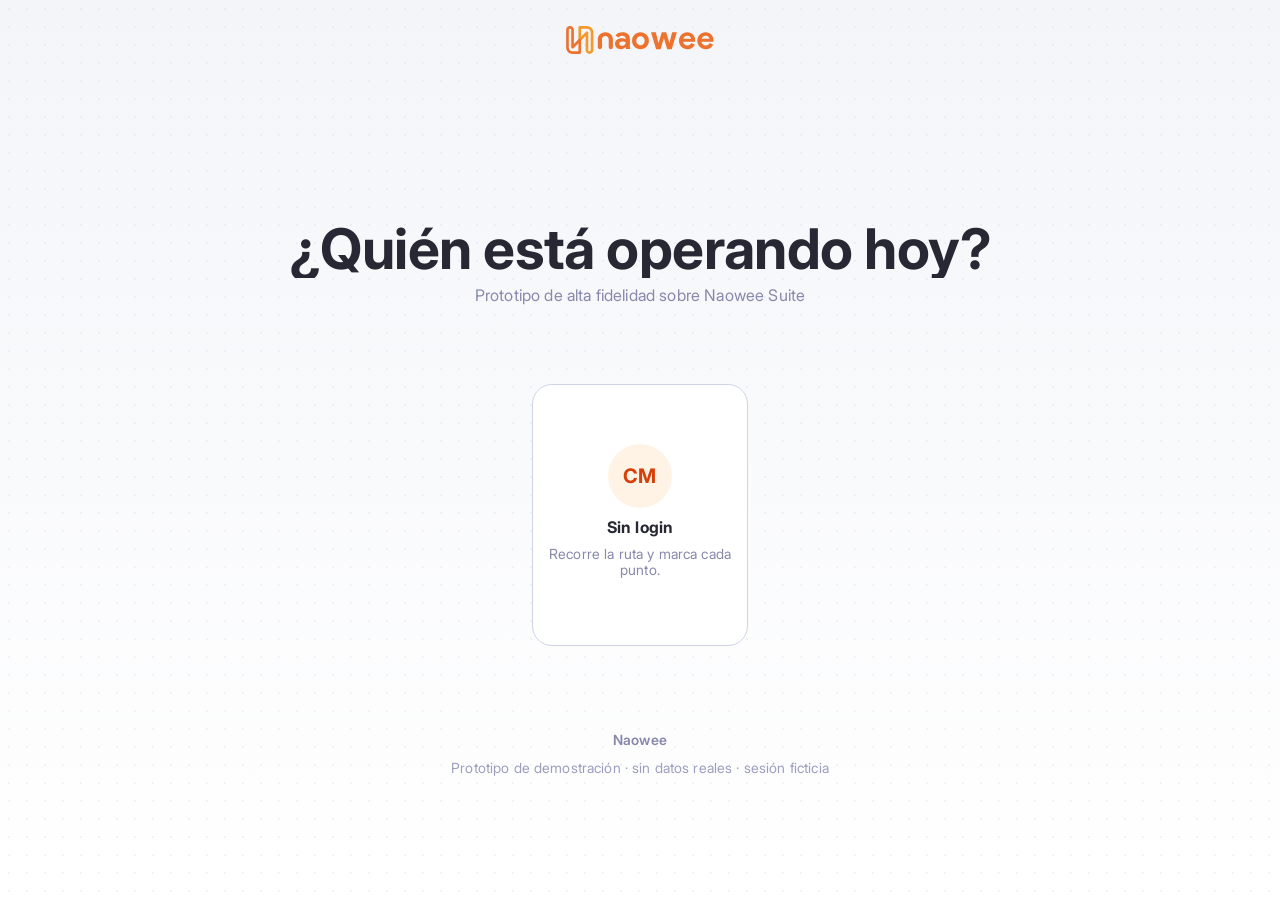
==== commit 343697a2: ":sparkles: App iOS de Juegos Intercolegiados en el perfil Sin login Landing pública convertida en ap" ====
--- a/dev.html
+++ b/dev.html
@@ -33,10 +33,12 @@
 <script src="sdk.js"></script>
 <script src="mapa.js"></script>
 <script src="marca.js"></script>
+<script src="marca-jic.js"></script>
 <script src="datos.js"></script>
 <script src="pantallas/login.js"></script>
 <!-- pantallas por rol: una línea por archivo, antes de app.js -->
 <script src="pantallas/conductor-app.js"></script>
+<script src="pantallas/landing-app.js"></script>
 <script src="app.js"></script>
 </body>
 </html>
--- a/app.css
+++ b/app.css
@@ -728,6 +728,7 @@
 .nws-phone {
   width: 390px; height: 824px;
   border-radius: 40px; background: var(--naotech-app-color-900); padding: 12px;
+  clip-path: inset(0 round 40px);
   box-shadow: var(--naotech-shadow-large); flex: none;
   transform-origin: center; transition: transform var(--naotech-duration-fast) var(--naotech-animation-standard);
   /* DC-275: solo .nws-phone__screen (el contenido) recortaba overflow; el
@@ -744,6 +745,10 @@
 }
 .nws-phone__screen {
   width: 100%; height: 100%; border-radius: 30px; overflow: hidden;
+  /* overflow+radius NO recorta las capas compuestas (backdrop-filter del
+     cromo iOS, transform de :active, scroll interno): Chrome las pinta con
+     esquinas rectas por fuera de la curva. clip-path sí las recorta. */
+  clip-path: inset(0 round 30px); isolation: isolate;
   background: var(--naotech-app-color-050); display: flex; flex-direction: column;
   /* referencia para lo que flota dentro del teléfono: el toast interno y la
      vista que sale durante una transición (ver .nws-mob__view) */
@@ -872,6 +877,472 @@
 .nws-title-light .nwt-title__description { font-weight: var(--naotech-font-weight-light); }
 
 /* -------------------------------------------------------------------
+   nws-lp — landing pública de Juegos Intercolegiados (perfil Sin login).
+   Copia del Figma «JIN Landing y App», frame 153 (node 10185:14357), a 428
+   px. NO EXISTE EN EL SDK un layout de landing: acá va la composición; los
+   controles son NwtButton / NwtIconButton / NwtCard / NwtDivider.
+   Los grises del Figma son los del SDK (gray-200/300/600/700/900, mismos
+   hex); lo que no está en el SDK es la marca del cliente — violeta JIC, azul
+   50/900 y el azul de gov.co —, declarada una sola vez aquí como token de
+   marca (co-branding), no como hex suelto en las reglas.
+   ------------------------------------------------------------------- */
+.nws-lp {
+  --nws-jic-violeta: #602a8c;       /* Colores Marca/violeta-JIC */
+  --nws-jic-violeta-700: #441e63;   /* Colores Marca/violeta-700 */
+  --nws-jic-azul-050: #ebedf6;      /* Colores Marca/azul-50 */
+  --nws-jic-azul-900: #181e47;      /* Colores Marca/azul-900 */
+  --nws-govco-azul: #0943b5;        /* franja institucional gov.co */
+  --nws-jic-durazno: #f6cdb0;       /* fondo de la pieza de videotutoriales */
+  --nws-jic-violeta-portada: #65267a; /* borde superior de la pieza de portada 2026 */
+  --nws-jic-violeta-900: #28123b;   /* Colores Marca/violeta-900 */
+  --nws-jic-violeta-titular: #691886; /* titular de la portada (Figma 13021:39144) */
+  background: var(--naotech-app-background);
+  color: var(--naotech-color-gray-900);
+}
+/* Marco a la medida del Figma: 428×926 de pantalla + 12 de borde. */
+.nws-phone--lp { width: 428px; height: 926px; } /* es content-box: el borde de 12 va por fuera */
+
+/* Barra: logo · Iniciar sesión · menú, con el divisor gray-300 abajo. */
+.nws-lp__bar {
+  flex: none; display: flex; align-items: center; justify-content: space-between;
+  min-height: var(--naotech-sizing-64); padding: 0 var(--naotech-sizing-20); box-sizing: border-box;
+  background: var(--naotech-app-background); border-bottom: 1px solid var(--naotech-color-gray-300);
+}
+.nws-lp__bar .nws-row--md { gap: var(--naotech-sizing-4); }
+.nws-lp__logo { display: block; width: 110px; height: 40px; object-fit: cover; }
+/* OVERRIDE (marca del cliente): NwtButton small quiet, pintado azul-50 +
+   violeta como en el Figma; alto 32 y radio 8 ya son los del SDK small. */
+.nws-lp .nws-lp__login {
+  --pvt-button-background: var(--nws-jic-azul-050);
+  --pvt-button-background-hover: var(--naotech-color-gray-200);
+  --pvt-button-background-active: var(--naotech-color-gray-300);
+  --pvt-button-font-color: var(--nws-jic-violeta);
+  --pvt-button-padding: var(--naotech-sizing-2) var(--naotech-sizing-12);
+  column-gap: var(--naotech-sizing-6); border-radius: var(--naotech-radius-lg);
+}
+/* Menú: ícono drawer de 32 en gray-700 (Figma). */
+.nws-lp .nws-lp__menu { --pvt-button-dimension: var(--naotech-sizing-32); --naotech-icon-button-sizing: var(--naotech-sizing-32); --pvt-button-font-color: var(--naotech-color-gray-700); }
+
+.nws-lp__scroll { flex: 1; min-height: 0; overflow-y: auto; overscroll-behavior: contain; }
+/* Sin barra de scroll dentro del teléfono: en iOS no ocupa espacio, y la de
+   la plantilla (8px) le comía el borde derecho al sangrado de la portada. */
+.nws-lp__scroll { scrollbar-width: none; }
+.nws-lp__scroll::-webkit-scrollbar { display: none; width: 0; height: 0; }
+.nws-lp__body { display: flex; flex-direction: column; gap: var(--naotech-sizing-32); padding: var(--naotech-sizing-32) var(--naotech-sizing-16) var(--naotech-sizing-24); }
+
+/* Tipografía del Figma sobre las clases del SDK: heading large 18/22,
+   heading medium 16/20, body 14/18, small 12/16. El SDK trae los mismos
+   tamaños con otro interlineado; se ajusta solo el line-height. */
+.nws-lp__h { margin: 0; color: var(--naotech-color-gray-900); line-height: 22px; }
+.nws-lp__titulo { display: flex; flex-direction: column; gap: var(--naotech-sizing-12); }
+.nws-lp__bajada { margin: 0; line-height: 18px; color: var(--naotech-color-gray-700); }
+.nws-lp__titulo--oscuro .nws-lp__bajada { color: var(--nws-jic-azul-900); }
+.nws-lp__muted { color: var(--naotech-color-gray-700); }
+.nws-lp__clamp2 { display: -webkit-box; -webkit-line-clamp: 2; -webkit-box-orient: vertical; overflow: hidden; }
+.nws-lp__h--novedades { padding-bottom: var(--naotech-sizing-8); }
+
+/* Banner de la edición: una sola imagen (el botón Inscríbete viene dentro). */
+.nws-lp__hero { display: block; width: 100%; height: 325px; padding: 0; border: 0; border-radius: var(--naotech-radius-xl); overflow: hidden; cursor: pointer; background: var(--naotech-app-color-100); }
+.nws-lp__hero img { display: block; width: 100%; height: 100%; object-fit: cover; object-position: 21% 0; }
+
+/* Accesos: dos NwtCard de 121 de alto, radio 20, borde gray-200, sombra low. */
+.nws-lp__accesos { display: grid; grid-template-columns: 1fr 1fr; gap: var(--naotech-sizing-10); }
+/* doble clase: el SDK fija estas variables con [nwt-variant] (0,2,0) */
+.nws-lp .nws-lp__acceso {
+  --pvt-body-border: 1px solid var(--naotech-color-gray-200);
+  --pvt-body-background-color: var(--naotech-app-background);
+  height: 121px; border-radius: var(--naotech-radius-xxl);
+}
+.nws-lp__acceso > .nwt-card__body { height: 100%; border-radius: var(--naotech-radius-xxl); box-shadow: 0 2px 4px 0 rgb(from var(--naotech-color-gray-900) r g b / .1); }
+.nws-lp__acceso .nwt-card__header:empty, .nws-lp__acceso .nwt-card__footer:empty { display: none; }
+.nws-lp__acceso .nwt-card__content { height: 100%; display: flex; align-items: center; padding: var(--naotech-sizing-16); box-sizing: border-box; }
+.nws-lp__acceso__in { display: flex; align-items: center; gap: var(--naotech-sizing-12); }
+/* el Figma fija el texto en ~100px: así corta "Resultados / y medallas" */
+.nws-lp__acceso__in > .nws-col { width: 100px; }
+.nws-lp__acceso__t { line-height: 20px; color: var(--naotech-color-gray-900); }
+.nws-lp__acceso .nwt-caption-font-regular { line-height: 16px; }
+/* Thumbnail del Figma = NwtAvatarIcon de 48 con ícono de 24, en marca JIC. */
+.nws-lp__thumb { --naotech-avatar-icon-dimension: var(--naotech-sizing-48); --naotech-avatar-icon-factor: .5; --naotech-icon-color: var(--nws-jic-violeta-700); background: var(--nws-jic-azul-050); }
+
+/* Novedad principal */
+.nws-lp__novedad { display: flex; flex-direction: column; gap: var(--naotech-sizing-8); cursor: pointer; }
+.nws-lp__novedad__img { display: block; width: 100%; height: 218px; object-fit: cover; border-radius: 10px; }
+.nws-lp__novedad .nwt-smalltext-font-regular { line-height: 18px; }
+
+.nws-lp__div { margin: 0; }
+
+/* Otras noticias: título + Ver más (NwtButton mute primary = orange-700). */
+.nws-lp__fila { display: flex; align-items: center; justify-content: space-between; margin-top: calc(var(--naotech-sizing-12) * -1); }
+.nws-lp .nws-lp__vermas { --pvt-button-padding: var(--naotech-sizing-2) var(--naotech-sizing-16); --naotech-icon-dimension: var(--naotech-sizing-20); column-gap: var(--naotech-sizing-8); margin-right: calc(var(--naotech-sizing-16) * -1); }
+.nws-lp__noticias { display: flex; flex-direction: column; gap: var(--naotech-sizing-12); padding-top: var(--naotech-sizing-12); }
+.nws-lp__noticia { display: grid; grid-template-columns: 96px 1fr; gap: var(--naotech-sizing-12); align-items: center; min-height: 66px; cursor: pointer; }
+.nws-lp__noticia img { display: block; width: 96px; height: 62px; object-fit: cover; border-radius: 10px; }
+.nws-lp__noticia__t { line-height: 20px; }
+.nws-lp__noticia .nwt-caption-font-regular { line-height: 16px; }
+
+/* Galería: carrusel horizontal de fotos 144×228, 12 entre fotos. */
+.nws-lp__carrusel { display: flex; gap: var(--naotech-sizing-12); overflow-x: auto; scroll-snap-type: x mandatory; scroll-padding-inline: var(--naotech-sizing-16); margin: 0 calc(var(--naotech-sizing-16) * -1); padding: 0 var(--naotech-sizing-16); scrollbar-width: none; }
+.nws-lp__carrusel::-webkit-scrollbar { display: none; }
+.nws-lp__foto { flex: 0 0 144px; height: 228px; padding: 0; border: 0; border-radius: var(--naotech-radius-xl); overflow: hidden; scroll-snap-align: start; cursor: pointer; background: var(--naotech-app-color-100); }
+.nws-lp__foto img { display: block; width: 100%; height: 100%; object-fit: cover; }
+
+/* Herramientas: pieza 396×128 + view indicator. */
+.nws-lp__herr { gap: var(--naotech-sizing-12); }
+.nws-lp__pieza { display: block; width: 100%; height: 128px; padding: 0; border: 0; border-radius: var(--naotech-radius-xl); overflow: hidden; cursor: pointer; }
+.nws-lp__pieza img { display: block; width: 100%; height: 100%; object-fit: cover; }
+.nws-lp__dots { display: flex; justify-content: center; gap: var(--naotech-sizing-8); padding: var(--naotech-sizing-6) 0; }
+.nws-lp__dots i { width: 8px; height: 8px; border-radius: var(--naotech-radius-pill); background: rgb(from var(--naotech-color-gray-900) r g b / .3); }
+.nws-lp__dots i.nws-lp__dot--on { background: var(--naotech-color-gray-600); }
+
+/* Pie: MinDeporte | Intercolegiados, sitio web y redes. */
+.nws-lp__pie { display: flex; flex-direction: column; align-items: center; padding-top: var(--naotech-sizing-8); }
+.nws-lp__logos { display: flex; align-items: center; gap: var(--naotech-sizing-8); }
+.nws-lp__logos__div { height: 32px; }
+.nws-lp__logo-box { position: relative; width: 106px; height: 106px; display: flex; align-items: center; justify-content: center; }
+.nws-lp__logo-mindeporte { width: 82px; height: 68px; }
+.nws-lp__logo-jic { width: 85px; height: 35px; object-fit: cover; }
+.nws-lp__sitio { margin: var(--naotech-sizing-2) 0 0; width: 153px; text-align: center; line-height: 12px; color: var(--naotech-color-gray-700); }
+.nws-lp__redes { display: flex; justify-content: center; gap: var(--naotech-sizing-16); padding: var(--naotech-sizing-12) 0 0; }
+.nws-lp__red { display: flex; align-items: center; justify-content: center; width: 32px; height: 32px; padding: 0; border: 0; border-radius: var(--naotech-radius-lg); background: transparent; color: var(--nws-jic-violeta); cursor: pointer; }
+.nws-lp__red:hover { background: var(--nws-jic-azul-050); }
+
+/* Franja institucional gov.co (obligatoria en sitios del Estado): 72 de alto. */
+.nws-lp__govco { display: flex; align-items: center; justify-content: center; gap: 0; height: 72px; background: var(--nws-govco-azul); }
+.nws-lp__govco__logo { width: 142px; height: 44px; object-fit: contain; }
+.nws-lp__govco__div { width: 1px; height: 28px; margin: 0 14px 0 34px; background: var(--naotech-app-background); }
+.nws-lp__govco__co { width: 41px; height: 40px; object-fit: contain; }
+
+/* Siluetas de la landing */
+.nws-lp__skel-hero { border-radius: var(--naotech-radius-xl); }
+.nws-lp__skel-card { border-radius: var(--naotech-radius-xxl); }
+
+.nws-lp button:focus-visible, .nws-lp [role="button"]:focus-visible { outline: 2px solid var(--nws-jic-violeta); outline-offset: 2px; }
+
+/* -------------------------------------------------------------------
+   nws-lpx / nws-lpa / nws-lpi — la app iOS de Intercolegiados (perfil Sin
+   login). nws-lpx = piezas de app (header, pestañas inferiores, pie
+   compacto); nws-lpa = contenido del inicio; nws-lpi = cromo translúcido.
+   Todo sobre tokens del SDK + los de marca JIC declarados en .nws-lp.
+   ------------------------------------------------------------------- */
+/* Barra de app: 56 de alto (medida de app, no de web), logo más chico,
+   solo íconos a la derecha. Sin divisor fijo: aparece al scrollear. */
+.nws-lpx__bar {
+  flex: none; position: relative; display: flex; align-items: center; justify-content: space-between;
+  height: var(--naotech-sizing-56); padding: 0 var(--naotech-sizing-12) 0 var(--naotech-sizing-16); box-sizing: border-box;
+  background: var(--naotech-app-background); border-bottom: 1px solid transparent;
+  transition: border-color var(--naotech-duration-base) var(--naotech-animation-standard), box-shadow var(--naotech-duration-base) var(--naotech-animation-standard);
+  z-index: 3;
+}
+.nws-lpx__logo { display: block; width: 88px; height: 32px; object-fit: cover; }
+.nws-lpx__acciones { display: flex; align-items: center; gap: var(--naotech-sizing-4); }
+.nws-lp .nws-lpx__accion { --pvt-button-dimension: var(--naotech-sizing-40); --naotech-icon-button-sizing: var(--naotech-sizing-24); --pvt-button-font-color: var(--naotech-color-gray-700); }
+/* El perfil como ícono en círculo azul-50: el "Iniciar sesión" de la web
+   pasa a ser el avatar de la app. */
+.nws-lp .nws-lpx__accion--perfil .nwt-icon-button__content { background: var(--nws-jic-azul-050); color: var(--nws-jic-violeta); border-radius: var(--naotech-radius-circle); }
+.nws-lp .nws-lpx__accion--perfil { --pvt-button-font-color: var(--nws-jic-violeta); }
+/* Título que aparece centrado en la barra al contraerse el título grande (A). */
+.nws-lpx__bar-titulo { position: absolute; left: 50%; transform: translate(-50%, 4px); opacity: 0; pointer-events: none; color: var(--naotech-color-gray-900); transition: opacity var(--naotech-duration-base) var(--naotech-animation-standard), transform var(--naotech-duration-base) var(--naotech-animation-standard); }
+.nws-lpx__bar--compacta { border-bottom-color: var(--naotech-color-gray-200); box-shadow: 0 2px 8px rgb(from var(--naotech-color-gray-900) r g b / .06); }
+.nws-lpx__bar--compacta .nws-lpx__bar-titulo { opacity: 1; transform: translate(-50%, 0); }
+
+.nws-lpx__body { display: flex; flex-direction: column; gap: var(--naotech-sizing-28); padding: var(--naotech-sizing-8) var(--naotech-sizing-16) var(--naotech-sizing-24); }
+.nws-lpx__sec { display: flex; align-items: center; justify-content: space-between; min-height: var(--naotech-sizing-32); margin-bottom: var(--naotech-sizing-12); }
+.nws-lp .nws-lpx__vertodo { --pvt-button-padding: 0 var(--naotech-sizing-8); margin-right: calc(var(--naotech-sizing-8) * -1); }
+
+/* Carril horizontal con snap: el gesto de app para "hay más de esto". */
+.nws-lpx__rail { display: flex; gap: var(--naotech-sizing-12); overflow-x: auto; scroll-snap-type: x mandatory; scroll-padding-inline: var(--naotech-sizing-16); margin: 0 calc(var(--naotech-sizing-16) * -1); padding: 0 var(--naotech-sizing-16) var(--naotech-sizing-4); scrollbar-width: none; }
+.nws-lpx__rail::-webkit-scrollbar { display: none; }
+.nws-lpx__rail > * { scroll-snap-align: start; }
+.nws-lpx__dots { display: flex; justify-content: center; padding-top: var(--naotech-sizing-12); }
+
+/* Pestañas inferiores = NwtTabs a lo ancho. OVERRIDE de composición: ícono
+   sobre rótulo (así se lee una tab bar), sin línea inferior ni indicador
+   (el indicador de NwtTabs es de pestañas de contenido, arriba); la activa
+   se marca con el color primario que el SDK ya le da al label activo. */
+.nws-lpx__tabbar { flex: none; background: var(--naotech-app-background); border-top: 1px solid var(--naotech-color-gray-200); padding: var(--naotech-sizing-4) var(--naotech-sizing-4) 0; }
+.nws-lpx__tabbar .nwt-tabs__list, .nws-lpx__tabbar .nwt-tabs__tab { height: var(--naotech-sizing-56); }
+.nws-lpx__tabbar .nwt-tabs__divider, .nws-lpx__tabbar .nwt-tabs__indicator { display: none; }
+.nws-lpx__tabbar .nwt-tabs__tab { border-bottom: 0; border-radius: var(--naotech-radius-xl); padding: 0 var(--naotech-sizing-2); }
+.nws-lpx__tabbar .nwt-tabs__tab:hover { background: transparent; }
+.nws-lpx__tabbar .nwt-tabs__label { flex-direction: column; gap: var(--naotech-sizing-4); font-size: var(--naotech-sizing-12); line-height: var(--naotech-sizing-14); font-weight: var(--naotech-font-weight-medium); color: var(--naotech-color-gray-700); }
+.nws-lpx__tabbar .nwt-tabs__label .nwt-icon { --naotech-icon-dimension: var(--naotech-sizing-24); font-size: var(--naotech-sizing-24); }
+.nws-lpx__tabbar .nwt-tabs__tab--active .nwt-tabs__label { color: var(--naotech-primary-color-normal); font-weight: var(--naotech-font-weight-semibold); }
+/* Indicador de inicio del sistema operativo (cromo del dispositivo). */
+.nws-lpx__home { flex: none; height: var(--naotech-sizing-20); background: var(--naotech-app-background); display: flex; align-items: center; justify-content: center; }
+.nws-lpx__home::before { content: ''; width: 134px; height: 5px; border-radius: var(--naotech-radius-pill); background: var(--naotech-color-gray-900); }
+/* Con tab bar el aviso interno sube por encima de ella. */
+.nws-lp--app .nws-mob__toast { bottom: calc(var(--naotech-sizing-64) + var(--naotech-sizing-28)); }
+
+/* Pie compacto: institucional sin dejar de estar, pero como cierre de feed
+   y no como pie de sitio web. */
+.nws-lpx__pie { display: flex; flex-direction: column; align-items: center; gap: var(--naotech-sizing-12); padding: var(--naotech-sizing-20) 0 0; border-top: 1px solid var(--naotech-color-gray-200); }
+.nws-lpx__pie .nws-lp__redes { padding: 0; }
+.nws-lpx__pie-logos { display: flex; align-items: center; gap: var(--naotech-sizing-16); }
+.nws-lpx__pie-mindeporte { width: 64px; height: 53px; }
+.nws-lpx__pie-jic { width: 72px; height: 30px; object-fit: cover; }
+.nws-lpx__govco { display: flex; align-items: center; justify-content: center; gap: var(--naotech-sizing-12); width: 100%; height: var(--naotech-sizing-48); border-radius: var(--naotech-radius-xl); background: var(--nws-govco-azul); }
+.nws-lpx__govco-logo { width: 96px; height: 30px; object-fit: contain; }
+.nws-lpx__govco-div { width: 1px; height: 20px; background: var(--naotech-app-background); }
+.nws-lpx__govco-co { width: 28px; height: 27px; object-fit: contain; }
+
+/* ---------- Opción A · iOS ----------
+   Materiales (translucidez) sobre tokens: blanco del SDK a 72% + blur, y
+   el contenido pasa por debajo. Fondo agrupado = gray-100 (#f4f5f9, el
+   equivalente del SDK al gris agrupado de iOS). Tipografía Inter del SDK,
+   con el tracking negativo que iOS usa en títulos grandes. */
+.nws-lp--ios { background: var(--naotech-app-background); }
+.nws-lp--ios .nws-lp__scroll { padding: 101px 0 92px; scroll-padding-top: 101px; }
+
+/* Cromo superior: barra de estado con isla dinámica + barra de navegación,
+   como UNA capa de material. Sin divisor hasta que hay contenido debajo. */
+.nws-lpi__top {
+  position: absolute; top: 0; left: 0; right: 0; z-index: 4;
+  background: rgb(from var(--naotech-app-background) r g b / .86);
+  -webkit-backdrop-filter: blur(20px) saturate(180%); backdrop-filter: blur(20px) saturate(180%);
+  /* División del header: fija, gray-300 como en el Figma (antes solo
+     aparecía al scrollear y el header se veía pegado al contenido). */
+  border-bottom: 1px solid var(--naotech-color-gray-300);
+  transition: border-color var(--naotech-duration-base) var(--naotech-animation-standard), background-color var(--naotech-duration-base) var(--naotech-animation-standard);
+}
+.nws-lpi__top--borde { background: rgb(from var(--naotech-app-background) r g b / .78); }
+.nws-lp--ios .nws-mob__status { position: relative; height: 44px; padding: 0 var(--naotech-sizing-32); background: transparent; font-size: var(--naotech-sizing-16); font-weight: var(--naotech-font-weight-semibold); }
+/* Isla dinámica: cromo del dispositivo, negro puro como la cámara del Figma. */
+.nws-lp--ios .nws-mob__status::after { content: ''; position: absolute; top: 9px; left: 50%; width: 112px; height: 32px; transform: translateX(-50%); border-radius: var(--naotech-radius-pill); background: var(--naotech-color-gray-900); }
+.nws-lp--ios .nws-lpx__bar { background: transparent; border-bottom: 0; }
+.nws-lp--ios .nws-lpx__bar-titulo { font-size: var(--naotech-sizing-16); letter-spacing: -0.01em; }
+.nws-lpi__top--compacta .nws-lpx__bar-titulo { opacity: 1; transform: translate(-50%, 0); }
+@media (prefers-reduced-transparency: reduce) {
+  .nws-lpi__top, .nws-lpi__bottom { background: var(--naotech-app-background); -webkit-backdrop-filter: none; backdrop-filter: none; }
+}
+
+/* Cromo inferior: pestañas + indicador de inicio, mismo material. */
+.nws-lpi__bottom {
+  position: absolute; left: 0; right: 0; bottom: 0; z-index: 4;
+  background: rgb(from var(--naotech-app-background) r g b / .78);
+  -webkit-backdrop-filter: blur(20px) saturate(180%); backdrop-filter: blur(20px) saturate(180%);
+  border-top: .5px solid rgb(from var(--naotech-color-gray-900) r g b / .14);
+}
+.nws-lp--ios .nws-lpx__tabbar, .nws-lp--ios .nws-lpx__home { background: transparent; border-top: 0; }
+.nws-lp--ios .nws-lpx__tabbar .nwt-tabs__list, .nws-lp--ios .nws-lpx__tabbar .nwt-tabs__tab { height: 52px; }
+.nws-lp--ios .nws-lpx__tabbar .nwt-tabs__label { font-size: var(--naotech-sizing-10); line-height: var(--naotech-sizing-12); font-weight: var(--naotech-font-weight-medium); letter-spacing: .01em; }
+.nws-lp--ios .nws-lpx__tabbar .nwt-tabs__label .nwt-icon { --naotech-icon-dimension: 26px; font-size: 26px; }
+.nws-lp--ios .nws-lpx__home { height: 26px; }
+.nws-lp--ios .nws-mob__toast { bottom: 100px; }
+
+/* Splash: capa sobre TODO el teléfono (incluido el cromo), imagen a
+   sangre, barra de estado en blanco e ícono de carga en y 564 del Figma. */
+.nws-lps { position: absolute; inset: 0; z-index: 8; background: var(--nws-jic-violeta); transition: opacity 420ms var(--naotech-animation-standard), transform 420ms var(--naotech-animation-standard); }
+.nws-lps[hidden] { display: none; }
+.nws-lps__img { position: absolute; inset: 0; width: 100%; height: 100%; object-fit: cover; }
+.nws-lps__estado { position: relative; color: var(--naotech-app-background); }
+.nws-lp--ios .nws-lps__estado .nws-mob__status { color: var(--naotech-app-background); }
+.nws-lps__carga { position: absolute; top: 564px; left: 50%; width: var(--naotech-sizing-48); height: var(--naotech-sizing-48); margin-left: calc(var(--naotech-sizing-24) * -1); display: flex; align-items: center; justify-content: center; --naotech-icon-dimension: var(--naotech-sizing-32); --naotech-icon-color: var(--naotech-app-background); color: var(--naotech-app-background); }
+.nws-lps__carga .nwt-icon { font-size: var(--naotech-sizing-32); animation: nws-gira 1s linear infinite; }
+@keyframes nws-gira { to { transform: rotate(360deg); } }
+/* Salida del splash: se desvanece y se agranda apenas (se "abre"). */
+.nws-lps--fuera { opacity: 0; transform: scale(1.04); pointer-events: none; }
+/* Entrada de la home, escalonada (≈1 s, curva de iOS): la foto se asienta
+   con un leve zoom, el titular sube, los tres accesos suben de a uno, el
+   mazo entra último; header y pestañas aparecen con un fundido. Solo
+   transform/opacity. */
+.nws-lp--entra .nws-lpv__portada img { animation: nws-asienta 900ms cubic-bezier(.32, .72, 0, 1) both; }
+.nws-lp--entra .nws-lpv__titular { animation: nws-sube 620ms cubic-bezier(.32, .72, 0, 1) 140ms both; }
+.nws-lp--entra .nws-lpv__app { animation: nws-sube 560ms cubic-bezier(.32, .72, 0, 1) both; }
+.nws-lp--entra .nws-lpv__app:nth-child(1) { animation-delay: 240ms; }
+.nws-lp--entra .nws-lpv__app:nth-child(2) { animation-delay: 300ms; }
+.nws-lp--entra .nws-lpv__app:nth-child(3) { animation-delay: 360ms; }
+.nws-lp--entra .nws-lpv__mazo { animation: nws-sube-lejos 680ms cubic-bezier(.32, .72, 0, 1) 440ms both; }
+.nws-lp--entra .nws-lpi__top { animation: nws-aparece 420ms ease-out 120ms both; }
+.nws-lp--entra .nws-lpi__bottom { animation: nws-sube 520ms cubic-bezier(.32, .72, 0, 1) 200ms both; }
+@keyframes nws-asienta { from { transform: scale(1.06); } to { transform: none; } }
+@keyframes nws-sube { from { transform: translateY(16px); opacity: 0; } to { transform: none; opacity: 1; } }
+@keyframes nws-sube-lejos { from { transform: translateY(40px); opacity: 0; } to { transform: none; opacity: 1; } }
+@keyframes nws-aparece { from { opacity: 0; } to { opacity: 1; } }
+@media (prefers-reduced-motion: reduce) {
+  .nws-lps__carga .nwt-icon { animation-duration: 2.4s; }
+  .nws-lps--fuera { transform: none; }
+  .nws-lp--entra * { animation: none !important; }
+}
+
+/* =====================================================================
+   nws-lpv — inicio inmersivo (Figma frame 153 v2, node 13004:13907).
+   Sombras: dos capas (contacto corto + ambiente largo) teñidas con
+   azul-900 de la marca, no gris neutro — se leen como luz sobre la marca.
+   ===================================================================== */
+.nws-lp--inmersiva {
+  --nws-sombra-1: 0 1px 2px rgb(from var(--nws-jic-azul-900) r g b / .06), 0 6px 14px -4px rgb(from var(--nws-jic-azul-900) r g b / .14);
+  --nws-sombra-2: 0 2px 6px rgb(from var(--nws-jic-azul-900) r g b / .08), 0 22px 44px -12px rgb(from var(--nws-jic-azul-900) r g b / .34);
+}
+/* La portada va detrás del estado y del header: sin padding arriba. */
+.nws-lp--inmersiva .nws-lp__scroll { padding-top: 0; scroll-padding-top: 101px; }
+
+/* Header sobre la portada: sin material ni división, texto e íconos
+   blancos y un velo arriba para que se lean sobre cualquier foto. */
+.nws-lpi__top--sobre { background: transparent; border-bottom-color: transparent; -webkit-backdrop-filter: none; backdrop-filter: none; }
+/* sin velo: la portada arranca con una banda violeta sólida */
+.nws-lpi__top--sobre .nws-mob__status { color: var(--naotech-app-background); }
+.nws-lp .nws-lpi__top--sobre .nws-lpx__accion { --pvt-button-font-color: var(--naotech-app-background); }
+.nws-lp .nws-lpi__top--sobre .nws-lpx__accion--perfil .nwt-icon-button__content { background: var(--naotech-app-background); color: var(--nws-jic-violeta); box-shadow: var(--nws-sombra-1); }
+/* perfil: círculo de 44 del Figma */
+.nws-lp .nws-lpx__accion--perfil { --pvt-button-dimension: 44px; }
+/* sobre la foto el logo va en blanco (el violeta se pierde en lo oscuro) */
+.nws-lpi__top--sobre .nws-lpx__logo { filter: brightness(0) invert(1) drop-shadow(0 1px 4px rgb(from var(--nws-jic-azul-900) r g b / .5)); }
+.nws-lpx__logo { transition: filter var(--naotech-duration-base) var(--naotech-animation-standard); }
+.nws-lpi__top { transition: background-color var(--naotech-duration-base) var(--naotech-animation-standard), border-color var(--naotech-duration-base) var(--naotech-animation-standard), backdrop-filter var(--naotech-duration-base) var(--naotech-animation-standard); }
+
+/* Portada: foto a sangre de 600, esquinas inferiores redondeadas (hoja),
+   degradé del azul de la cancha al azul-900 de la marca para el titular. */
+/* Portada (Figma 13016:39009): la foto trae su propio fundido a blanco.
+   Va 9 abajo y 5 más ancha por lado (438 a lo ancho de 428), como en el
+   Figma; la banda violeta de arriba es el fondo de la portada. */
+.nws-lpv__portada { position: relative; overflow: hidden; padding-top: 9px; cursor: pointer; background: linear-gradient(180deg, var(--nws-jic-violeta-portada) 0 60px, var(--naotech-app-background) 60px); }
+.nws-lpv__portada img { display: block; width: 438px; max-width: none; margin-left: -5px; height: auto; aspect-ratio: 876 / 1478; }
+/* El cuerpo sube sobre la parte blanca de la foto: titular en y 511. */
+.nws-lpv__portada + .nws-lpv__cuerpo { position: relative; z-index: 1; margin-top: -237px; padding-top: 0; gap: 0; }
+/* 36/38: más grande y con interlineado apretado (1,05), tracking negativo
+   como corresponde a un titular. Titular en y 511, 30 hasta los accesos. */
+.nws-lpv__titular { margin: 0 0 30px 47px; font-size: var(--naotech-sizing-36); line-height: 38px; font-weight: var(--naotech-font-weight-bold); letter-spacing: -0.02em; color: var(--nws-jic-violeta-titular); }
+/* Accesos: rótulo violeta-900 14/16 en dos líneas si hace falta. */
+.nws-lpv__accesos .nws-lpv__menu { padding: 0 24px 0 17px; gap: 0; }
+.nws-lpv__accesos .nws-lpv__app { gap: 6px; }
+.nws-lpv__accesos .nws-lpv__app-l { max-width: 81px; font-size: var(--naotech-sizing-14); line-height: 16px; font-weight: var(--naotech-font-weight-semibold); color: var(--nws-jic-violeta-900); }
+/* Íconos de los accesos: NwtAvatarIcon (círculo de 64 del SDK) en blanco,
+   ícono violeta-700 y una sombra sutil. */
+.nws-lpv__accesos .nwt-avatar-icon { background: var(--naotech-app-background); --naotech-icon-color: var(--nws-jic-violeta-700); box-shadow: 0 2px 10px rgb(from var(--nws-jic-azul-900) r g b / .10), 0 1px 2px rgb(from var(--nws-jic-azul-900) r g b / .06); }
+/* Espaciado entre secciones: 40 menú→noticias, 48 entre las demás. */
+.nws-lpv__novedades { margin-top: 40px; }
+.nws-lpv__cuerpo > .nws-lpv__novedades ~ section { margin-top: var(--naotech-sizing-48); }
+.nws-lpv__skel-portada { border-radius: 0; }
+
+.nws-lpv__cuerpo { display: flex; flex-direction: column; gap: var(--naotech-sizing-32); padding: var(--naotech-sizing-24) 0 var(--naotech-sizing-24); }
+.nws-lpv__cuerpo > section { display: flex; flex-direction: column; }
+.nws-lpv__h2 { margin: 0 var(--naotech-sizing-24) var(--naotech-sizing-16); font-size: var(--naotech-sizing-24); line-height: var(--naotech-sizing-32); font-weight: var(--naotech-font-weight-bold); letter-spacing: -0.01em; color: var(--naotech-color-gray-800); }
+
+/* Menú: íconos de app (NwtAvatarIcon 68 en cuadrado redondeado blanco). */
+.nws-lpv__menu { display: grid; grid-template-columns: repeat(3, 1fr); gap: var(--naotech-sizing-16); padding: 0 var(--naotech-sizing-24); }
+.nws-lpv__app { display: flex; flex-direction: column; align-items: center; gap: var(--naotech-sizing-10); padding: 0; border: 0; background: transparent; cursor: pointer; }
+.nws-lpv__app-l { max-width: 10ch; font-size: var(--naotech-sizing-14); line-height: 16px; text-align: center; color: var(--naotech-color-gray-800); }
+
+/* Mazo de noticias: 3 cartas 303 de ancho, la de adelante 437 de alto; las
+   de atrás asoman a la derecha y más bajas (Figma: 382 y 318). */
+.nws-lpv__mazo { position: relative; height: 460px; margin: 0 var(--naotech-sizing-24); touch-action: pan-y; isolation: isolate; /* los z-index de las cartas no salen del mazo (no tapan header ni pestañas) */ }
+.nws-lpv__carta { position: absolute; top: 50%; left: 0; width: 303px; height: 437px; border-radius: var(--naotech-radius-xxl); overflow: hidden; background: var(--nws-jic-azul-900); box-shadow: var(--nws-sombra-2); cursor: grab; user-select: none; -webkit-user-select: none;
+  translate: 0 -50%;
+  /* resorte (leve sobrepaso) para lo que se reacomoda solo al soltar */
+  transition: left 460ms cubic-bezier(.34, 1.36, .64, 1), height 460ms cubic-bezier(.34, 1.36, .64, 1), transform 460ms cubic-bezier(.34, 1.36, .64, 1), filter 300ms var(--naotech-animation-standard), opacity 300ms var(--naotech-animation-standard); }
+.nws-lpv__carta[data-pos="1"] { left: 36px; height: 382px; filter: brightness(.92); }
+.nws-lpv__carta[data-pos="2"] { left: 72px; height: 318px; filter: brightness(.84); }
+.nws-lpv__carta:not([data-pos="0"]) .nws-lpv__carta-txt, .nws-lpv__carta:not([data-pos="0"]) .nws-lpv__compartir { opacity: 0; }
+/* durante el arrastre todo sigue al dedo, sin transición */
+.nws-lpv__carta--arrastra, .nws-lpv__carta--arrastra img { transition: none !important; }
+.nws-lpv__carta--arrastra { cursor: grabbing; }
+/* salida de lado: acelera (no rebota), se achica y se desvanece */
+.nws-lpv__carta--sale { transition: transform 320ms cubic-bezier(.4, 0, .2, 1), opacity 320ms linear; opacity: 0; }
+.nws-lpv__carta--sin, .nws-lpv__carta--sin img { transition: none !important; }
+.nws-lpv__carta-foto { position: absolute; inset: 0; overflow: hidden; }
+.nws-lpv__carta img { position: absolute; inset: 0; width: 100%; height: 100%; object-fit: cover; pointer-events: none; transform: scale(1.2); transition: transform 460ms cubic-bezier(.34, 1.36, .64, 1); }
+.nws-lpv__carta::after { content: ''; position: absolute; inset: 0; background: linear-gradient(180deg, transparent 30%, rgb(from var(--nws-jic-azul-900) r g b / .55) 58%, rgb(from var(--nws-jic-azul-900) r g b / .92) 100%); pointer-events: none; }
+.nws-lpv__carta-txt { position: absolute; left: 0; right: 0; bottom: 0; z-index: 1; display: flex; flex-direction: column; gap: var(--naotech-sizing-8); padding: var(--naotech-sizing-20); transition: opacity 200ms var(--naotech-animation-standard); }
+/* titular de la carta: grande (24/28) y corto — 2 líneas con puntos suspensivos */
+.nws-lpv__carta-t { margin: 0; font-size: var(--naotech-sizing-24); line-height: var(--naotech-sizing-28); font-weight: var(--naotech-font-weight-bold); letter-spacing: -0.02em; color: var(--naotech-app-background); display: -webkit-box; -webkit-line-clamp: 2; -webkit-box-orient: vertical; overflow: hidden; }
+.nws-lpv__carta-meta { display: flex; gap: var(--naotech-sizing-20); }
+.nws-lpv__meta { --naotech-icon-label-color: rgb(from var(--naotech-app-background) r g b / .78); --naotech-icon-dimension: var(--naotech-sizing-18); }
+.nws-lpv__meta > span { font-size: var(--naotech-sizing-12); line-height: var(--naotech-sizing-16); font-weight: var(--naotech-font-weight-semibold); }
+/* Compartir: Thumbnail del Figma = NwtIconButton en círculo blanco. */
+.nws-lp .nws-lpv__compartir { position: absolute; top: var(--naotech-sizing-14); right: var(--naotech-sizing-14); z-index: 2; --pvt-button-dimension: var(--naotech-sizing-36); --naotech-icon-button-sizing: var(--naotech-sizing-18); --pvt-button-font-color: var(--nws-jic-violeta-700); transition: opacity 200ms var(--naotech-animation-standard); }
+.nws-lp .nws-lpv__compartir .nwt-icon-button__content { background: rgb(from var(--naotech-app-background) r g b / .92); border-radius: var(--naotech-radius-circle); box-shadow: var(--nws-sombra-1); -webkit-backdrop-filter: blur(8px); backdrop-filter: blur(8px); }
+@media (prefers-reduced-motion: reduce) { .nws-lpv__carta { transition-timing-function: var(--naotech-animation-standard); transition-duration: 1ms; } }
+
+/* Detalle de la noticia: foto a sangre arriba (470, detrás del estado) con
+   fundido a blanco hacia el texto; contenido del Figma frame 102. Capa
+   sobre todo (z 7; el splash es 8). Las animaciones son Web Animations en
+   JS (transform + clip-path + opacity), acá solo el estado final. */
+.nws-lpd { position: absolute; inset: 0; z-index: 7; background: var(--naotech-app-background); }
+.nws-lpd__scroll { position: absolute; inset: 0; overflow-y: auto; overscroll-behavior: contain; scrollbar-width: none; }
+.nws-lpd__scroll::-webkit-scrollbar { display: none; }
+.nws-lpd__foto { position: relative; height: 470px; overflow: hidden; background: var(--nws-jic-azul-900); }
+.nws-lpd__foto img { display: block; width: 100%; height: 100%; object-fit: cover; }
+/* velo arriba (para que el estado y volver se lean) y fundido a blanco
+   abajo, hacia el texto */
+.nws-lpd__foto::after, .nws-lpd__vuela-fundido { content: ''; position: absolute; inset: 0; pointer-events: none;
+  background: linear-gradient(180deg, rgb(from var(--nws-jic-azul-900) r g b / .45) 0, transparent 24%, transparent 52%, rgb(from var(--naotech-app-background) r g b / .7) 80%, var(--naotech-app-background) 100%); }
+.nws-lpd__estado { position: absolute; top: 0; left: 0; right: 0; z-index: 2; pointer-events: none; }
+.nws-lpd__estado .nws-mob__status { background: transparent; color: var(--naotech-app-background); }
+.nws-lp .nws-lpd__volver { position: absolute; top: 54px; left: var(--naotech-sizing-16); z-index: 3; --pvt-button-dimension: 40px; --naotech-icon-button-sizing: 22px; --pvt-button-font-color: var(--nws-jic-violeta-700); }
+.nws-lp .nws-lpd__volver .nwt-icon-button__content { background: rgb(from var(--naotech-app-background) r g b / .92); border-radius: var(--naotech-radius-circle); box-shadow: var(--nws-sombra-1); -webkit-backdrop-filter: blur(8px); backdrop-filter: blur(8px); }
+/* columna de 396 (16 por lado), 24 entre bloques; sube sobre el fundido */
+.nws-lpd__art { position: relative; display: flex; flex-direction: column; gap: var(--naotech-sizing-24); margin-top: -24px; padding: 0 var(--naotech-sizing-16) var(--naotech-sizing-40); }
+.nws-lpd__fecha { margin: 0; line-height: 18px; color: var(--naotech-color-gray-700); }
+.nws-lpd__t { margin: 0; font-size: var(--naotech-sizing-24); line-height: var(--naotech-sizing-28); font-weight: var(--naotech-font-weight-bold); letter-spacing: -0.01em; color: var(--naotech-color-gray-900); }
+.nws-lpd__cuerpo { display: flex; flex-direction: column; gap: 14px; }
+.nws-lpd__autoria { margin: 0; font-size: var(--naotech-sizing-14); line-height: 18px; font-style: italic; color: var(--naotech-color-gray-700); }
+.nws-lpd__texto { margin: 0; font-size: var(--naotech-sizing-14); line-height: 20px; color: var(--nws-jic-azul-900); }
+.nws-lpd__acc { padding-top: var(--naotech-sizing-8); }
+.nws-lp .nws-lpd__leer { width: 100%; }
+/* la foto que viaja: caja final fija, solo transform/clip-path animados */
+.nws-lpd__vuela { position: absolute; top: 0; left: 0; z-index: 9; overflow: hidden; pointer-events: none; transform-origin: 0 0; will-change: transform, clip-path; }
+.nws-lpd__vuela img { display: block; width: 100%; height: 100%; object-fit: cover; }
+.nws-lpv__mas { display: flex; justify-content: center; padding-top: var(--naotech-sizing-24); }
+
+/* Galería: mosaico horizontal en columnas de 2 (alta+baja / baja+alta). */
+.nws-lpv__mosaico { display: flex; gap: var(--naotech-sizing-16); overflow-x: auto; padding: 0 var(--naotech-sizing-24) var(--naotech-sizing-12); scroll-snap-type: x mandatory; scroll-padding-inline: var(--naotech-sizing-24); scrollbar-width: none; }
+.nws-lpv__mosaico::-webkit-scrollbar { display: none; }
+.nws-lpv__col { flex: 0 0 166px; display: grid; grid-template-rows: 205px 150px; gap: var(--naotech-sizing-14); scroll-snap-align: start; }
+.nws-lpv__col--inv { grid-template-rows: 150px 205px; }
+.nws-lpv__tesela { padding: 0; border: 0; border-radius: var(--naotech-radius-xxl); overflow: hidden; cursor: pointer; background: var(--naotech-app-color-100); box-shadow: var(--nws-sombra-1); }
+.nws-lpv__tesela img { display: block; width: 100%; height: 100%; object-fit: cover; }
+
+/* Respuesta al tocar: al presionar (no al soltar), rápida. */
+.nws-ios-press { transition: transform 100ms var(--naotech-animation-standard), filter 100ms var(--naotech-animation-standard); -webkit-tap-highlight-color: transparent; }
+.nws-ios-press:active { transform: scale(.97); filter: brightness(.96); }
+.nws-lp--ios .nwt-tabs__tab:active .nwt-tabs__label { opacity: .5; }
+@media (prefers-reduced-motion: reduce) { .nws-ios-press:active { transform: none; } }
+
+.nws-lp--ios .nws-lpx__body { gap: var(--naotech-sizing-32); padding: var(--naotech-sizing-24) var(--naotech-sizing-16) var(--naotech-sizing-24); }
+/* Header del Figma dentro del material: sin fondo ni borde propios (los
+   pone .nws-lpi__top). */
+.nws-lp--ios .nws-lp__bar { background: transparent; border-bottom: 0; }
+/* Título grande: 34 de iOS ≈ token 32 del SDK, tracking negativo. */
+.nws-lpa__saludo { display: flex; flex-direction: column; gap: var(--naotech-sizing-2); margin-bottom: calc(var(--naotech-sizing-16) * -1); will-change: opacity; }
+.nws-lpa__overline { color: var(--nws-jic-violeta); text-transform: uppercase; letter-spacing: .06em; }
+.nws-lpa__titulo { margin: 0; max-width: 15ch; font-size: var(--naotech-sizing-32); line-height: var(--naotech-sizing-36); font-weight: var(--naotech-font-weight-bold); color: var(--naotech-color-gray-900); letter-spacing: -0.02em; }
+.nws-lpa__h2, .nws-lpa__sec .nws-lp__h { margin: 0; font-size: var(--naotech-sizing-20); line-height: var(--naotech-sizing-24); font-weight: var(--naotech-font-weight-bold); color: var(--naotech-color-gray-900); letter-spacing: -0.01em; }
+.nws-lpa__cabecera { display: flex; flex-direction: column; gap: var(--naotech-sizing-2); margin-bottom: var(--naotech-sizing-14); }
+.nws-lpa__sec { margin-bottom: var(--naotech-sizing-10); }
+
+/* Radio de "tarjeta de iOS" (20 = radius-xxl del SDK) en todo lo grande. */
+.nws-lpa__hero { height: 300px; border-radius: var(--naotech-radius-xxl); box-shadow: 0 4px 16px rgb(from var(--naotech-color-gray-900) r g b / .12); }
+/* Accesos = íconos de app: cuadrado redondeado de 60, no círculo. */
+.nws-lpa__accesos { display: grid; grid-template-columns: repeat(4, 1fr); gap: var(--naotech-sizing-8); }
+.nws-lpa__acceso { display: flex; flex-direction: column; align-items: center; gap: var(--naotech-sizing-6); padding: 0; border: 0; background: transparent; color: var(--naotech-color-gray-900); cursor: pointer; }
+.nws-lpa__acceso-ic { --naotech-avatar-icon-dimension: 60px; --naotech-avatar-icon-factor: .45; border-radius: 14px; background: var(--naotech-app-background); box-shadow: 0 1px 3px rgb(from var(--naotech-color-gray-900) r g b / .1); }
+/* Novedad destacada: tarjeta blanca de iOS, imagen a sangre arriba. */
+.nws-lpa__destacada { display: flex; flex-direction: column; background: var(--naotech-app-background); border-radius: var(--naotech-radius-xxl); overflow: hidden; box-shadow: 0 1px 3px rgb(from var(--naotech-color-gray-900) r g b / .08); cursor: pointer; }
+.nws-lpa__destacada img { display: block; width: 100%; height: 200px; object-fit: cover; }
+.nws-lpa__destacada-txt { display: flex; flex-direction: column; gap: var(--naotech-sizing-6); padding: var(--naotech-sizing-14) var(--naotech-sizing-16) var(--naotech-sizing-16); }
+/* Lista agrupada (inset grouped): una tarjeta, separadores con sangría
+   desde el texto (no de borde a borde) y chevron al final. */
+.nws-lpa__grupo { margin-top: var(--naotech-sizing-12); background: var(--naotech-app-background); border-radius: var(--naotech-radius-xl); overflow: hidden; }
+.nws-lpa__fila { position: relative; display: grid; grid-template-columns: 64px 1fr 16px; align-items: center; gap: var(--naotech-sizing-12); padding: var(--naotech-sizing-10) var(--naotech-sizing-12) var(--naotech-sizing-10) var(--naotech-sizing-12); cursor: pointer; transition: background-color 100ms var(--naotech-animation-standard); }
+.nws-lpa__fila:active { background: var(--naotech-color-gray-200); }
+.nws-lpa__fila + .nws-lpa__fila::before { content: ''; position: absolute; top: 0; left: calc(var(--naotech-sizing-12) + 64px + var(--naotech-sizing-12)); right: 0; height: .5px; background: rgb(from var(--naotech-color-gray-900) r g b / .16); }
+.nws-lpa__fila img { display: block; width: 64px; height: 48px; object-fit: cover; border-radius: var(--naotech-radius-lg); }
+.nws-lpa__fila-txt { display: flex; flex-direction: column; gap: var(--naotech-sizing-2); min-width: 0; }
+.nws-lpa__fila-t { color: var(--naotech-color-gray-900); line-height: 18px; }
+.nws-lpa__chev { --naotech-icon-dimension: var(--naotech-sizing-16); font-size: var(--naotech-sizing-16); color: var(--naotech-color-gray-400); }
+.nws-lpa__foto { flex: 0 0 132px; height: 200px; border-radius: var(--naotech-radius-xl); }
+/* Galería en mosaico: 2 columnas, la primera tesela en 2 filas. */
+.nws-lpa__mosaico { display: grid; grid-template-columns: 1.25fr 1fr; grid-template-rows: 150px 150px; gap: var(--naotech-sizing-8); }
+.nws-lpa__tesela { position: relative; padding: 0; border: 0; border-radius: var(--naotech-radius-xl); overflow: hidden; cursor: pointer; background: var(--naotech-app-color-100); }
+.nws-lpa__tesela:first-child { grid-row: span 2; }
+.nws-lpa__tesela img { display: block; width: 100%; height: 100%; object-fit: cover; }
+.nws-lpa__tesela-mas { position: absolute; inset: 0; display: flex; flex-direction: column; align-items: center; justify-content: center; gap: var(--naotech-sizing-4); color: var(--naotech-app-background); background: rgb(from var(--naotech-color-gray-900) r g b / .45); --naotech-icon-color: var(--naotech-app-background); }
+.nws-lpa__tesela-mas .nwt-icon { font-size: var(--naotech-sizing-24); }
+.nws-lpa__pieza { border-radius: var(--naotech-radius-xxl); }
+.nws-lp--ios .nws-lpx__pie { border-top: 0; padding-top: var(--naotech-sizing-8); }
+.nws-lp--ios .nws-lpx__govco { border-radius: var(--naotech-radius-xl); }
+
+/* -------------------------------------------------------------------
    Angosto (< 900px). El producto es de escritorio; acá solo se garantiza
    que nada desborde ni scrollee en horizontal.
    ------------------------------------------------------------------- */
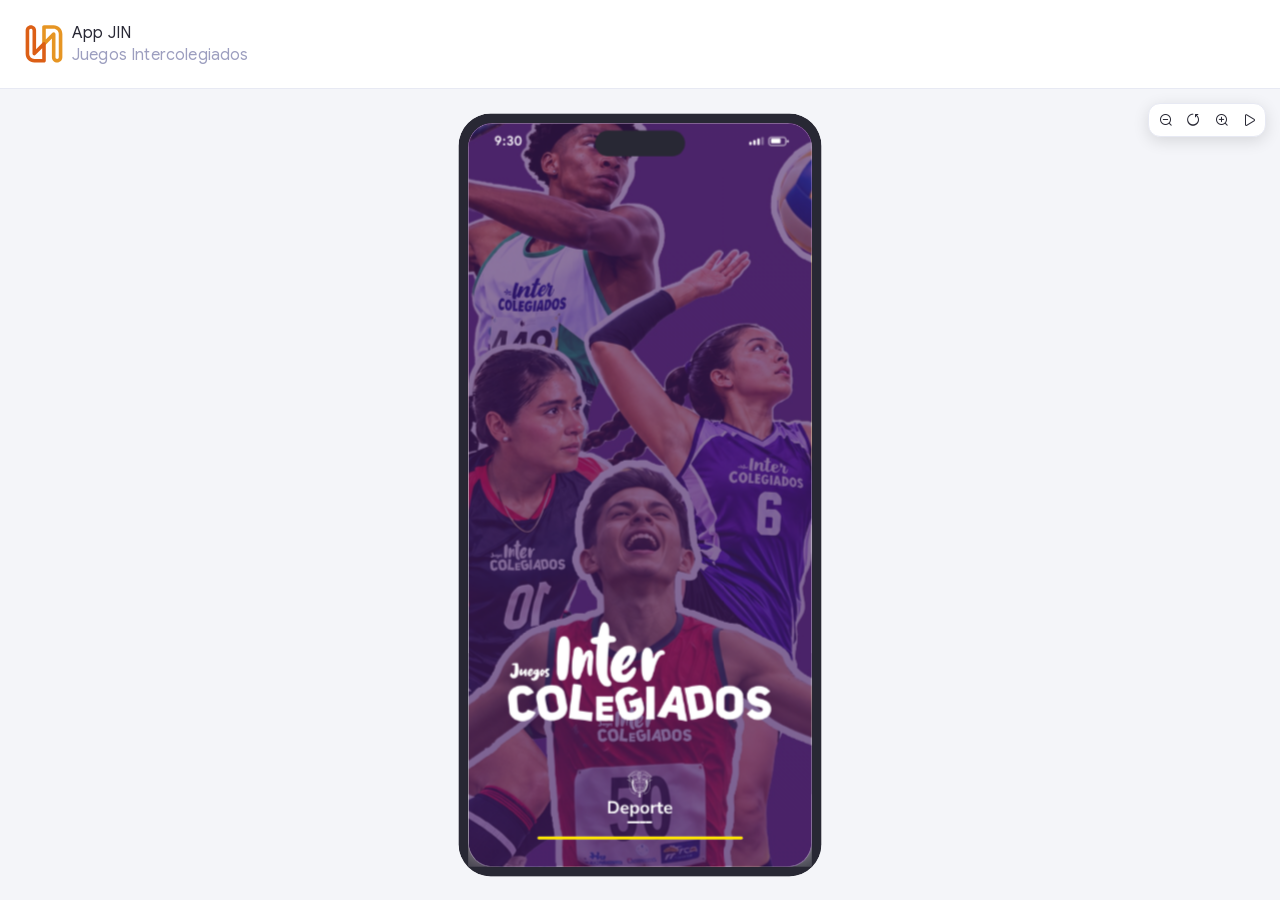
==== commit 33ced0d5: ":sparkles: App JIN: demo sin selector, vistas inmersivas, hero, splash y Google Sans La demo abre di" ====
--- a/dev.html
+++ b/dev.html
@@ -3,8 +3,8 @@
 <head>
 <meta charset="utf-8">
 <meta name="viewport" content="width=device-width, initial-scale=1">
-<title>Prototipo · Naowee</title>
-<meta name="description" content="Plantilla de prototipo de alta fidelidad sobre el SDK de Naowee. Un rol de ejemplo (Conductor), datos de demostración.">
+<title>App JIN · Juegos Intercolegiados</title>
+<meta name="description" content="Plantilla de prototipo de alta fidelidad sobre el SDK de Naowee. App JIN de Juegos Intercolegiados, datos de demostración.">
 
 <!--
   Plantilla de prototipo · alta fidelidad sobre el SDK de Naowee.
@@ -31,13 +31,11 @@
 <div id="app" style="height:100%"></div>
 
 <script src="sdk.js"></script>
-<script src="mapa.js"></script>
 <script src="marca.js"></script>
 <script src="marca-jic.js"></script>
 <script src="datos.js"></script>
-<script src="pantallas/login.js"></script>
 <!-- pantallas por rol: una línea por archivo, antes de app.js -->
-<script src="pantallas/conductor-app.js"></script>
+<script src="pantallas/landing-vistas.js"></script>
 <script src="pantallas/landing-app.js"></script>
 <script src="app.js"></script>
 </body>
--- a/vendor/fonts.css
+++ b/vendor/fonts.css
@@ -39,6 +39,26 @@
     format('truetype');
 }
 
-:root {
-  --naotech-sdk-font-family-base: -naotech-sdk-inter;
+/* Google Sans variable (Google Fonts v70), subsets latin y latin-ext; Inter queda de respaldo. */
+@font-face {
+  font-family: -naotech-sdk-google-sans;
+  font-style: normal;
+  font-weight: 400 700;
+  font-display: swap;
+  src: url('./google-sans/google-sans-latin-ext.woff2') format('woff2');
+  unicode-range: U+0100-02BA, U+02BD-02C5, U+02C7-02CC, U+02CE-02D7, U+02DD-02FF, U+0304, U+0308, U+0329, U+1D00-1DBF, U+1E00-1E9F, U+1EF2-1EFF, U+2020, U+20A0-20AB, U+20AD-20C0, U+2113, U+2C60-2C7F, U+A720-A7FF;
 }
+
+@font-face {
+  font-family: -naotech-sdk-google-sans;
+  font-style: normal;
+  font-weight: 400 700;
+  font-display: swap;
+  src: url('./google-sans/google-sans-latin.woff2') format('woff2');
+  unicode-range: U+0000-00FF, U+0131, U+0152-0153, U+02BB-02BC, U+02C6, U+02DA, U+02DC, U+0304, U+0308, U+0329, U+2000-206F, U+20AC, U+2122, U+2191, U+2193, U+2212, U+2215, U+FEFF, U+FFFD;
+}
+
+/* :root:root porque foundations.css carga después y redeclara la base con Inter. */
+:root:root {
+  --naotech-sdk-font-family-base: -naotech-sdk-google-sans, -naotech-sdk-inter, system-ui, sans-serif;
+}
--- a/app.css
+++ b/app.css
@@ -595,133 +595,6 @@
 .nwt-badge__label { white-space: nowrap; }
 
 /* -------------------------------------------------------------------
-   nws-login — selector de rol, tipo Netflix. NO EXISTE EN EL SDK.
-   Cada perfil es un NwtCard clickable con un NwtAvatar.
-   ------------------------------------------------------------------- */
-/* DC-360: .nws-login__topbar es position:absolute a propósito (no reserva
-   alto, no participa del centrado vertical — ver DC-076/083 más abajo),
-   pero eso significa que nada le avisa a este contenedor que el topbar
-   existe. Con viewport bajo (pantalla chica o zoom subido) el bloque
-   centrado (head/grid/foot) sube hasta pisar el logo. El
-   padding-top de acá es el alto real del topbar (medido: ~94px) — reserva
-   ese espacio siempre, así el centrado nunca puede subir por encima. */
-.nws-login {
-  min-height: 100%; display: flex; flex-direction: column; align-items: center; justify-content: center;
-  gap: var(--naotech-sizing-16); padding: var(--naotech-sizing-16); padding-top: 104px;
-  background: var(--naotech-app-color-050);
-  box-sizing: border-box;
-  position: relative; overflow: hidden;
-}
-/* Si aun así no entra (viewport muy bajo o zoom muy alto), que scrollee en
-   vez de superponerse — mejor un scroll que un logo ilegible. */
-@media (max-height: 700px) {
-  .nws-login { overflow-y: auto; justify-content: flex-start; }
-}
-/* Fondo: degradé suave + patrón de puntos encima, detrás del contenido. */
-.nws-login::before {
-  content: ''; position: absolute; inset: 0;
-  background: linear-gradient(180deg, var(--naotech-app-color-100), var(--naotech-app-background));
-}
-.nws-login::after {
-  content: ''; position: absolute; inset: 0;
-  background-image: radial-gradient(var(--naotech-app-color-300) 1px, transparent 1px);
-  background-size: 18px 18px;
-  opacity: .28;
-}
-.nws-login > * { position: relative; z-index: 1; }
-
-/* Franja superior en grid de 3 — vacío / logo Naowee centrado / vacío —
-   full width pegada al tope (absolute: no toma el max-width ni el centrado
-   vertical de lo demás). Las celdas laterales dejan el logo al centro real
-   y quedan libres para acciones (p.ej. un link a una vitrina). */
-.nws-login__topbar { display: grid; grid-template-columns: 1fr auto 1fr; column-gap: var(--naotech-sizing-40); align-items: center; position: absolute; top: 0; left: 0; right: 0; width: 100%; padding: var(--naotech-sizing-24) var(--naotech-sizing-40); box-sizing: border-box; z-index: 2; }
-.nws-login__naowee { display: flex; justify-content: center; }
-.nws-login__naowee svg { display: block; height: 2rem; width: auto; }
-
-.nws-login__head { display: flex; flex-direction: column; align-items: center; gap: var(--naotech-sizing-8); text-align: center; }
-/* Slider horizontal: los perfiles corren en una sola fila con scroll y
-   snap (sirve igual con 1 rol que con 8). El ancho se recorta a 100vw y el padding lateral
-   deja respirar la primera/última card sin que se corten contra el borde.
-   Las cards se aligeraron: avatar, rol y una línea de descripción. */
-.nws-login__grid {
-  display: flex; gap: var(--naotech-sizing-16); margin: var(--naotech-sizing-8) 0;
-  width: 100%; max-width: 100vw; overflow-x: auto; overflow-y: hidden;
-  /* Con pocas cards y pantalla ancha el flex row quedaría pegado a la
-     izquierda. justify-content:center no
-     rompe el caso con scroll: cuando el contenido es más ancho que el
-     contenedor no tiene efecto (no puede "encoger" hacia el centro). */
-  justify-content: center;
-  scroll-snap-type: x mandatory; scroll-padding: var(--naotech-sizing-24);
-  /* overflow-x:auto obliga a overflow-y:hidden (spec) — no hay forma de
-     "ver" ese overflow sin dejar de scrollear en X. Lo que sí se puede es
-     dejar de recortarlo EN LA PRÁCTICA (DC-021): más padding vertical del
-     que antes, ahora que las cards también son más altas (DC-022). */
-  padding: var(--naotech-sizing-56) var(--naotech-sizing-24) var(--naotech-sizing-64);
-  scrollbar-width: thin;
-}
-.nws-login__grid > * { flex: 0 0 216px; scroll-snap-align: center; }
-/* DC-022: las cards del selector de rol quedaban bajas frente al resto de
-   la pantalla (avatar + una línea de descripción no llenan el nwt-card
-   'medium'). Un piso de alto, no un alto fijo — una descripción de dos
-   líneas sigue creciendo la card en vez de cortarse. */
-.nws-login .nwt-card { min-height: 260px; }
-.nws-login__grid::-webkit-scrollbar { height: 6px; }
-.nws-login__grid::-webkit-scrollbar-thumb { background: var(--naotech-app-color-300); border-radius: var(--naotech-radius-pill); }
-.nws-login__grid::-webkit-scrollbar-track { background: transparent; }
-.nws-login .nwt-card {
-  /* relative: el badge de "última visitada" se posiciona contra la card */
-  position: relative;
-  cursor: pointer; border-radius: var(--naotech-radius-xxl);
-  transition: transform var(--naotech-duration-fast) var(--naotech-animation-standard), box-shadow var(--naotech-duration-fast) var(--naotech-animation-standard);
-  /* DC-260: variant quiet del SDK deja el fondo transparente (se ve el
-     degradé/puntos del login a través); acá siempre debe ser blanco, no
-     solo al hacer hover. */
-  --pvt-body-background-color: var(--naotech-app-background);
-}
-/* DC-077: el translateY(-4px) sumado al box-shadow-large necesitaba más
-   despeje del que el padding podía darle sin verse raro (overflow-x:auto
-   sigue obligando a clip en Y, no hay forma de evitarlo del todo). Se saca
-   el lift y se deja solo el cambio de sombra — pide bastante menos aire. */
-.nws-login .nwt-card:hover, .nws-login .nwt-card:focus-visible { box-shadow: var(--naotech-shadow-large); }
-.nws-login .nwt-card__content { display: flex; flex: 1; flex-direction: column; align-items: center; justify-content: center; text-align: center; gap: var(--naotech-sizing-10); padding-top: var(--naotech-sizing-8); }
-.nws-login__foot { display: flex; flex-direction: column; align-items: center; gap: var(--naotech-sizing-4); text-align: center; color: var(--naotech-app-color-600); }
-/* Badge "última visitada" sobre la card, fuera del flujo: no empuja el contenido ni obliga a
-   pintar la franja de cabecera (que traía su divider y desalineaba esa card
-   contra las demás). */
-.nws-login__last { position: absolute; top: var(--naotech-sizing-10); right: var(--naotech-sizing-10); z-index: 2; }
-/* La descripción no usa todo el ancho de la card: dos líneas cortas leen
-   mejor que una línea larga pegada a los bordes. */
-/* DC-051: dos líneas parejas en todas las cards — algunas descripciones
-   entran en una sola y el bloque de abajo (avatar/rol) quedaba a distinta
-   altura entre cards. min-height reserva el espacio de 2 líneas siempre. */
-.nws-login__desc { margin: 0; max-width: 21ch; min-height: calc(var(--naotech-smalltext-line-height) * 2); }
-
-/* Título del login: sin equivalente en el SDK, brillo propio con el color
-   del tema neutral (no hay rol elegido todavía en esta pantalla). */
-/* DC-340: título oscuro (app-900) con un brillo naranja que recorre las
-   letras como una máscara en movimiento — no un degradé estático. El
-   naranja es una franja estrecha (8%) que viaja de derecha a izquierda. */
-.nws-login__title {
-  background: linear-gradient(100deg, var(--naotech-app-color-900) 44%, var(--naotech-primary-color-600) 50%, var(--naotech-app-color-900) 56%);
-  background-size: 300% 100%; background-position: 120% 0;
-  -webkit-background-clip: text; background-clip: text; color: transparent;
-  letter-spacing: -0.01em;
-  /* DC-358: más frecuente pero lento — el barrido ocupa todo el ciclo (sin
-     pausa en los extremos) y es lineal: pasa cada 3.4s y tarda 3.4s en cruzar. */
-  animation: nws-brillo 3.4s linear infinite;
-}
-@keyframes nws-brillo { 0% { background-position: 120% 0; } 100% { background-position: -20% 0; } }
-@media (prefers-reduced-motion: reduce) { .nws-login__title { animation: none; background: none; color: var(--naotech-app-color-900); } }
-/* DC-360: el font-size de 56px es inline (login.js) — a esta altura de
-   viewport es lo que más espacio se come, junto con el padding vertical
-   del slider de perfiles. Se achican los dos para que el scroll de
-   respaldo (arriba) sea la excepción, no la regla. */
-@media (max-height: 700px) {
-  .nws-login__title { font-size: var(--naotech-sizing-32) !important; }
-  .nws-login__grid { padding-top: var(--naotech-sizing-24); padding-bottom: var(--naotech-sizing-32); }
-}
-
-/* -------------------------------------------------------------------
    nws-phone — marco de teléfono para la app del conductor (390×800).
    ------------------------------------------------------------------- */
 .nws-phone-stage { position: relative; flex: 1; display: flex; align-items: center; justify-content: center; padding: var(--naotech-sizing-24); min-height: 0; overflow: hidden; }
@@ -798,9 +671,18 @@
    la vista, por encima del tabbar, y se le suma un fade porque el
    desplazamiento de 100% que trae el SDK dejaría el toast asomando sobre
    las tabs mientras entra y sale. */
-.nws-mob__toast { position: absolute; left: var(--naotech-sizing-12); right: var(--naotech-sizing-12); bottom: calc(var(--naotech-sizing-64) + var(--naotech-sizing-8)); height: 0; z-index: 5; pointer-events: none; }
-.nws-mob__toast .nwt-toast__content { position: absolute; left: 50%; bottom: 0; width: 100%; max-width: 100%; padding: 0; opacity: 0; transition: transform var(--naotech-duration-base) var(--naotech-animation-standard), opacity var(--naotech-duration-base) var(--naotech-animation-standard); }
+.nws-mob__toast { position: absolute; left: var(--naotech-sizing-16); right: var(--naotech-sizing-16); top: var(--naotech-sizing-64); height: 0; z-index: 5; pointer-events: none; }
+.nws-mob__toast .nwt-toast__content { position: absolute; left: 50%; top: 0; bottom: auto; width: 100%; max-width: 100%; padding: 0; opacity: 0; transition: transform var(--naotech-duration-base) var(--naotech-animation-standard), opacity var(--naotech-duration-base) var(--naotech-animation-standard); }
 .nws-mob__toast .nwt-toast--visible .nwt-toast__content { opacity: 1; }
+/* DC-018: el aviso baja desde arriba (bajo el notch), negro y sobrio; sale hacia arriba. */
+.nws-mob__toast .nwt-toast { --pvt-content-transform: translate(-50%, calc(-100% - var(--naotech-sizing-64))); --pvt-content-padding: 0; }
+.nws-mob__toast .nwt-toast--visible { --pvt-content-transform: translate(-50%, 0); }
+.nws-mob__toast .nwt-toast__content { transition-duration: 300ms; }
+.nws-mob__toast .nwt-toast__component { background: var(--naotech-app-color-900); color: var(--naotech-app-background); padding: var(--naotech-sizing-12) var(--naotech-sizing-16); border-radius: var(--naotech-radius-xl); align-items: center; }
+.nws-mob__toast .nwt-toast__component .nwt-avatar-icon { --naotech-icon-color: var(--naotech-app-background); background: rgb(255 255 255 / .16); }
+.nws-mob__toast .nwt-toast__message__value, .nws-mob__toast .nwt-toast__close { color: var(--naotech-app-background); }
+.nws-mob__toast .nwt-toast__body { padding-right: var(--naotech-sizing-24); }
+@media (prefers-reduced-motion: reduce) { .nws-mob__toast .nwt-toast { --pvt-content-transform: translate(-50%, 0); } }
 /* DC-020: el host del toast no se limpia al cerrar (cerrarToast solo saca
    la clase --visible, el HTML se queda) — con pointer-events:auto fijo, el
    fantasma del último toast (opacity:0 pero clickeable) quedaba tapando lo
@@ -1028,12 +910,13 @@
    solo íconos a la derecha. Sin divisor fijo: aparece al scrollear. */
 .nws-lpx__bar {
   flex: none; position: relative; display: flex; align-items: center; justify-content: space-between;
-  height: var(--naotech-sizing-56); padding: 0 var(--naotech-sizing-12) 0 var(--naotech-sizing-16); box-sizing: border-box;
+  height: var(--naotech-sizing-64); padding: 0 var(--naotech-sizing-12) 0 var(--naotech-sizing-16); box-sizing: border-box;
   background: var(--naotech-app-background); border-bottom: 1px solid transparent;
   transition: border-color var(--naotech-duration-base) var(--naotech-animation-standard), box-shadow var(--naotech-duration-base) var(--naotech-animation-standard);
   z-index: 3;
 }
-.nws-lpx__logo { display: block; width: 88px; height: 32px; object-fit: cover; }
+/* Logo a 1,8× (88×32 → 158×58); la barra sube a 64 para que no la roce. */
+.nws-lpx__logo { display: block; width: 158.4px; height: 57.6px; object-fit: cover; }
 .nws-lpx__acciones { display: flex; align-items: center; gap: var(--naotech-sizing-4); }
 .nws-lp .nws-lpx__accion { --pvt-button-dimension: var(--naotech-sizing-40); --naotech-icon-button-sizing: var(--naotech-sizing-24); --pvt-button-font-color: var(--naotech-color-gray-700); }
 /* El perfil como ícono en círculo azul-50: el "Iniciar sesión" de la web
@@ -1060,18 +943,16 @@
    (el indicador de NwtTabs es de pestañas de contenido, arriba); la activa
    se marca con el color primario que el SDK ya le da al label activo. */
 .nws-lpx__tabbar { flex: none; background: var(--naotech-app-background); border-top: 1px solid var(--naotech-color-gray-200); padding: var(--naotech-sizing-4) var(--naotech-sizing-4) 0; }
-.nws-lpx__tabbar .nwt-tabs__list, .nws-lpx__tabbar .nwt-tabs__tab { height: var(--naotech-sizing-56); }
+.nws-lpx__tabbar .nwt-tabs__list, .nws-lpx__tabbar .nwt-tabs__tab { height: var(--naotech-sizing-64); }
 .nws-lpx__tabbar .nwt-tabs__divider, .nws-lpx__tabbar .nwt-tabs__indicator { display: none; }
 .nws-lpx__tabbar .nwt-tabs__tab { border-bottom: 0; border-radius: var(--naotech-radius-xl); padding: 0 var(--naotech-sizing-2); }
 .nws-lpx__tabbar .nwt-tabs__tab:hover { background: transparent; }
-.nws-lpx__tabbar .nwt-tabs__label { flex-direction: column; gap: var(--naotech-sizing-4); font-size: var(--naotech-sizing-12); line-height: var(--naotech-sizing-14); font-weight: var(--naotech-font-weight-medium); color: var(--naotech-color-gray-700); }
+.nws-lpx__tabbar .nwt-tabs__label { flex-direction: column; gap: var(--naotech-sizing-4); font-size: var(--naotech-sizing-16); line-height: var(--naotech-sizing-20); font-weight: var(--naotech-font-weight-medium); color: var(--naotech-color-gray-700); }
 .nws-lpx__tabbar .nwt-tabs__label .nwt-icon { --naotech-icon-dimension: var(--naotech-sizing-24); font-size: var(--naotech-sizing-24); }
 .nws-lpx__tabbar .nwt-tabs__tab--active .nwt-tabs__label { color: var(--naotech-primary-color-normal); font-weight: var(--naotech-font-weight-semibold); }
 /* Indicador de inicio del sistema operativo (cromo del dispositivo). */
 .nws-lpx__home { flex: none; height: var(--naotech-sizing-20); background: var(--naotech-app-background); display: flex; align-items: center; justify-content: center; }
 .nws-lpx__home::before { content: ''; width: 134px; height: 5px; border-radius: var(--naotech-radius-pill); background: var(--naotech-color-gray-900); }
-/* Con tab bar el aviso interno sube por encima de ella. */
-.nws-lp--app .nws-mob__toast { bottom: calc(var(--naotech-sizing-64) + var(--naotech-sizing-28)); }
 
 /* Pie compacto: institucional sin dejar de estar, pero como cierre de feed
    y no como pie de sitio web. */
@@ -1091,7 +972,7 @@
    equivalente del SDK al gris agrupado de iOS). Tipografía Inter del SDK,
    con el tracking negativo que iOS usa en títulos grandes. */
 .nws-lp--ios { background: var(--naotech-app-background); }
-.nws-lp--ios .nws-lp__scroll { padding: 101px 0 92px; scroll-padding-top: 101px; }
+.nws-lp--ios .nws-lp__scroll { padding: 109px 0 100px; scroll-padding-top: 109px; }
 
 /* Cromo superior: barra de estado con isla dinámica + barra de navegación,
    como UNA capa de material. Sin divisor hasta que hay contenido debajo. */
@@ -1123,22 +1004,26 @@
   border-top: .5px solid rgb(from var(--naotech-color-gray-900) r g b / .14);
 }
 .nws-lp--ios .nws-lpx__tabbar, .nws-lp--ios .nws-lpx__home { background: transparent; border-top: 0; }
-.nws-lp--ios .nws-lpx__tabbar .nwt-tabs__list, .nws-lp--ios .nws-lpx__tabbar .nwt-tabs__tab { height: 52px; }
-.nws-lp--ios .nws-lpx__tabbar .nwt-tabs__label { font-size: var(--naotech-sizing-10); line-height: var(--naotech-sizing-12); font-weight: var(--naotech-font-weight-medium); letter-spacing: .01em; }
+.nws-lp--ios .nws-lpx__tabbar .nwt-tabs__list, .nws-lp--ios .nws-lpx__tabbar .nwt-tabs__tab { height: 60px; }
+.nws-lp--ios .nws-lpx__tabbar .nwt-tabs__label { font-size: var(--naotech-sizing-16); line-height: var(--naotech-sizing-20); font-weight: var(--naotech-font-weight-medium); letter-spacing: .01em; }
 .nws-lp--ios .nws-lpx__tabbar .nwt-tabs__label .nwt-icon { --naotech-icon-dimension: 26px; font-size: 26px; }
 .nws-lp--ios .nws-lpx__home { height: 26px; }
-.nws-lp--ios .nws-mob__toast { bottom: 100px; }
 
 /* Splash: capa sobre TODO el teléfono (incluido el cromo), imagen a
-   sangre, barra de estado en blanco e ícono de carga en y 564 del Figma. */
+   sangre y barra de estado en blanco. */
 .nws-lps { position: absolute; inset: 0; z-index: 8; background: var(--nws-jic-violeta); transition: opacity 420ms var(--naotech-animation-standard), transform 420ms var(--naotech-animation-standard); }
 .nws-lps[hidden] { display: none; }
 .nws-lps__img { position: absolute; inset: 0; width: 100%; height: 100%; object-fit: cover; }
 .nws-lps__estado { position: relative; color: var(--naotech-app-background); }
 .nws-lp--ios .nws-lps__estado .nws-mob__status { color: var(--naotech-app-background); }
-.nws-lps__carga { position: absolute; top: 564px; left: 50%; width: var(--naotech-sizing-48); height: var(--naotech-sizing-48); margin-left: calc(var(--naotech-sizing-24) * -1); display: flex; align-items: center; justify-content: center; --naotech-icon-dimension: var(--naotech-sizing-32); --naotech-icon-color: var(--naotech-app-background); color: var(--naotech-app-background); }
-.nws-lps__carga .nwt-icon { font-size: var(--naotech-sizing-32); animation: nws-gira 1s linear infinite; }
-@keyframes nws-gira { to { transform: rotate(360deg); } }
+.nws-lps__carga { position: absolute; left: 20%; right: 20%; bottom: 34px; height: 4px; border-radius: var(--naotech-radius-pill); overflow: hidden; background: rgb(255 255 255 / .28); }
+/* Solo transform (no width); el ease-out frena al final y llega a 100 con el splash. */
+.nws-lps__carga-relleno { display: block; width: 100%; height: 100%; border-radius: inherit; background: var(--naotech-color-yellow-500, #f7d500); transform: scaleX(0); transform-origin: left center; }
+.nws-lps--kb .nws-lps__carga-relleno { animation: nws-lps-carga var(--nws-lps-carga, 2200ms) cubic-bezier(.22, .9, .35, 1) var(--nws-lps-ya, 0ms) both; }
+@keyframes nws-lps-carga { from { transform: scaleX(0); } to { transform: scaleX(1); } }
+/* Ken Burns: solo transform; dura un poco más que el splash para no frenarse. */
+.nws-lps--kb .nws-lps__img { animation: nws-kb var(--nws-lps-ms, 2800ms) cubic-bezier(.16, 1, .3, 1) both; transform-origin: 50% 50%; }
+@keyframes nws-kb { from { transform: scale(1) translate(0, 0); } to { transform: scale(1.12) translate(-1.5%, -1%); } }
 /* Salida del splash: se desvanece y se agranda apenas (se "abre"). */
 .nws-lps--fuera { opacity: 0; transform: scale(1.04); pointer-events: none; }
 /* Entrada de la home, escalonada (≈1 s, curva de iOS): la foto se asienta
@@ -1159,7 +1044,8 @@
 @keyframes nws-sube-lejos { from { transform: translateY(40px); opacity: 0; } to { transform: none; opacity: 1; } }
 @keyframes nws-aparece { from { opacity: 0; } to { opacity: 1; } }
 @media (prefers-reduced-motion: reduce) {
-  .nws-lps__carga .nwt-icon { animation-duration: 2.4s; }
+  .nws-lps--kb .nws-lps__img { animation: none; }
+  .nws-lps--kb .nws-lps__carga-relleno { animation: none; transform: scaleX(1); }
   .nws-lps--fuera { transform: none; }
   .nws-lp--entra * { animation: none !important; }
 }
@@ -1174,7 +1060,7 @@
   --nws-sombra-2: 0 2px 6px rgb(from var(--nws-jic-azul-900) r g b / .08), 0 22px 44px -12px rgb(from var(--nws-jic-azul-900) r g b / .34);
 }
 /* La portada va detrás del estado y del header: sin padding arriba. */
-.nws-lp--inmersiva .nws-lp__scroll { padding-top: 0; scroll-padding-top: 101px; }
+.nws-lp--inmersiva .nws-lp__scroll { padding-top: 0; scroll-padding-top: 117px; }
 
 /* Header sobre la portada: sin material ni división, texto e íconos
    blancos y un velo arriba para que se lean sobre cualquier foto. */
@@ -1188,6 +1074,12 @@
 /* sobre la foto el logo va en blanco (el violeta se pierde en lo oscuro) */
 .nws-lpi__top--sobre .nws-lpx__logo { filter: brightness(0) invert(1) drop-shadow(0 1px 4px rgb(from var(--nws-jic-azul-900) r g b / .5)); }
 .nws-lpx__logo { transition: filter var(--naotech-duration-base) var(--naotech-animation-standard); }
+/* Material al scrollear: +8px bajo el logo, vidrio más notable y grano leve. */
+.nws-lpi__top:not(.nws-lpi__top--sobre) { background: rgb(from var(--naotech-app-background) r g b / .66); -webkit-backdrop-filter: blur(16px) saturate(1.4); backdrop-filter: blur(16px) saturate(1.4); border-bottom-color: rgb(from var(--nws-jic-violeta-700) r g b / .12); box-shadow: 0 4px 16px -8px rgb(from var(--nws-jic-violeta-700) r g b / .18); }
+.nws-lpi__top:not(.nws-lpi__top--sobre) .nws-lpx__bar { padding-bottom: var(--naotech-sizing-8); height: calc(var(--naotech-sizing-64) + var(--naotech-sizing-8)); }
+.nws-lpi__top::after { content: ''; position: absolute; inset: 0; z-index: 0; pointer-events: none; opacity: 0; mix-blend-mode: soft-light; background: url("data:image/svg+xml,%3Csvg xmlns='http://www.w3.org/2000/svg' width='120' height='120'%3E%3Cfilter id='n'%3E%3CfeTurbulence type='fractalNoise' baseFrequency='.8' numOctaves='2' stitchTiles='stitch'/%3E%3C/filter%3E%3Crect width='100%25' height='100%25' filter='url(%23n)'/%3E%3C/svg%3E"); transition: opacity var(--naotech-duration-base) var(--naotech-animation-standard); }
+.nws-lpi__top:not(.nws-lpi__top--sobre)::after { opacity: .1; }
+@media (prefers-reduced-motion: reduce) { .nws-lpi__top, .nws-lpi__top::after { transition: none; } }
 .nws-lpi__top { transition: background-color var(--naotech-duration-base) var(--naotech-animation-standard), border-color var(--naotech-duration-base) var(--naotech-animation-standard), backdrop-filter var(--naotech-duration-base) var(--naotech-animation-standard); }
 
 /* Portada: foto a sangre de 600, esquinas inferiores redondeadas (hoja),
@@ -1201,27 +1093,51 @@
 .nws-lpv__portada + .nws-lpv__cuerpo { position: relative; z-index: 1; margin-top: -237px; padding-top: 0; gap: 0; }
 /* 36/38: más grande y con interlineado apretado (1,05), tracking negativo
    como corresponde a un titular. Titular en y 511, 30 hasta los accesos. */
-.nws-lpv__titular { margin: 0 0 30px 47px; font-size: var(--naotech-sizing-36); line-height: 38px; font-weight: var(--naotech-font-weight-bold); letter-spacing: -0.02em; color: var(--nws-jic-violeta-titular); }
+.nws-lpv__titular { margin: 0 24px 40px; /* DC-077 */ text-align: center; font-size: var(--naotech-sizing-36); line-height: 38px; font-weight: var(--naotech-font-weight-bold); letter-spacing: -0.02em; color: var(--nws-jic-violeta-titular);
+  /* Halo blanco: levanta el contraste sobre el fundido morado sin cambiar el degradé. */
+  text-shadow: 0 0 1px #fff, 0 0 3px #fff, 0 0 6px #fff, 0 0 10px #fff, 0 0 16px #fff, 0 0 26px #fff, 0 0 40px rgb(255 255 255 / .95), 0 0 60px rgb(255 255 255 / .85), 0 2px 4px rgb(105 24 134 / .3);
+  -webkit-text-stroke: 3px rgb(255 255 255 / .85); paint-order: stroke fill; }
 /* Accesos: rótulo violeta-900 14/16 en dos líneas si hace falta. */
-.nws-lpv__accesos .nws-lpv__menu { padding: 0 24px 0 17px; gap: 0; }
-.nws-lpv__accesos .nws-lpv__app { gap: 6px; }
-.nws-lpv__accesos .nws-lpv__app-l { max-width: 81px; font-size: var(--naotech-sizing-14); line-height: 16px; font-weight: var(--naotech-font-weight-semibold); color: var(--nws-jic-violeta-900); }
-/* Íconos de los accesos: NwtAvatarIcon (círculo de 64 del SDK) en blanco,
-   ícono violeta-700 y una sombra sutil. */
-.nws-lpv__accesos .nwt-avatar-icon { background: var(--naotech-app-background); --naotech-icon-color: var(--nws-jic-violeta-700); box-shadow: 0 2px 10px rgb(from var(--nws-jic-azul-900) r g b / .10), 0 1px 2px rgb(from var(--nws-jic-azul-900) r g b / .06); }
-/* Espaciado entre secciones: 40 menú→noticias, 48 entre las demás. */
+/* DC-025: tarjetas a ancho completo, misma familia que video y galería. */
+.nws-lpv__accesos .nws-lpv__menu { align-items: stretch; grid-template-columns: repeat(2, minmax(0, 1fr)); gap: var(--naotech-sizing-12); padding: 0 var(--naotech-sizing-24); }
+.nws-lpv__accesos .nws-lpv__app { position: relative; flex-direction: row; align-items: center; justify-content: flex-start; gap: var(--naotech-sizing-10); min-height: 72px; padding: var(--naotech-sizing-12) var(--naotech-sizing-10) var(--naotech-sizing-12) var(--naotech-sizing-12); box-sizing: border-box; text-align: left; border-radius: var(--naotech-radius-xxl); background: var(--naotech-app-background); box-shadow: var(--nws-sombra-1); }
+.nws-lpv__accesos .nws-lpv__app:focus-visible { outline: 2px solid var(--nws-jic-violeta-titular); outline-offset: 2px; }
+.nws-lpv__app-txt { display: flex; flex: 1 1 0; flex-direction: column; justify-content: center; min-width: 0; text-align: left; }
+.nws-lpv__accesos .nws-lpv__app-l { max-width: none; white-space: normal; font-size: var(--naotech-sizing-18); line-height: 22px; font-weight: var(--naotech-font-weight-semibold); text-align: left; color: var(--nws-jic-violeta-900); }
+/* DC-026: con imagen a la izquierda el chevron ya no cabe junto al texto. */
+.nws-lpv__accesos .nws-lpv__app-c { display: none; }
+.nws-lpv__app-c { position: absolute; top: var(--naotech-sizing-12); right: var(--naotech-sizing-12); font-size: var(--naotech-sizing-16); color: var(--nws-jic-violeta-700); opacity: .6; }
+/* Ícono en círculo violeta suave (avatar del SDK a 40px). */
+.nws-lpv__accesos .nwt-avatar-icon { display: flex; align-items: center; justify-content: center; width: 40px; height: 40px; min-width: 40px; padding: 0; flex: none; border-radius: 50%; background: color-mix(in srgb, var(--nws-jic-violeta-titular) 12%, white); --naotech-icon-color: var(--nws-jic-violeta-700); box-shadow: none; }
+/* DC-081: contenedor 40px con fondo; glifo 28px sin fondo ni padding (el SDK fija tamaño por variable). */
+.nws-lpv__app .nwt-avatar-icon .nwt-icon { --naotech-icon-dimension: 28px; display: flex; align-items: center; justify-content: center; width: 28px; height: 28px; padding: 0; margin: 0; background: transparent; font-size: 28px; }
+.nws-lpv__app .nwt-avatar-icon .nwt-icon > i { max-width: 28px; max-height: 28px; padding: 0; margin: 0; background: transparent; font-size: 28px; line-height: 1; }
+/* Mini banner de video tutoriales: la pieza entera (el texto va en la imagen), sin recorte. */
+.nws-lpv__vt { display: flex; align-items: stretch; margin: 0 var(--naotech-sizing-24); border-radius: var(--naotech-radius-xxl); overflow: hidden; background: var(--naotech-app-background); box-shadow: var(--nws-sombra-1); }
+/* El video es apaisado (640x274): cover recorta al centro del formulario para llenar el alto. */
+.nws-lpv__vt-media { position: relative; flex: 0 0 50%; width: 50%; min-width: 0; align-self: center; margin: var(--naotech-sizing-8) 0 var(--naotech-sizing-8) var(--naotech-sizing-8); overflow: hidden; box-sizing: border-box; border: 2px solid color-mix(in srgb, var(--nws-jic-violeta-titular) 20%, transparent); background-clip: padding-box; border-radius: var(--naotech-radius-xl); }
+/* Indicador decorativo: el autoplay mudo sigue igual. */
+.nws-lpv__vt-play { position: absolute; left: 8px; bottom: 8px; width: 32px; height: 32px; display: flex; align-items: center; justify-content: center; border-radius: 50%; background: var(--naotech-app-background); color: var(--nws-jic-violeta-700); font-size: var(--naotech-sizing-16); pointer-events: none; }
+.nws-lpv__vt-video { display: block; width: 100%; aspect-ratio: 16 / 9; min-width: 0; object-fit: cover; object-position: 50% 50%; background: var(--naotech-app-color-100); pointer-events: none; }
+.nws-lpv__vt-info { flex: 1 1 0; min-width: 0; display: flex; flex-direction: column; justify-content: center; gap: 8px; padding: var(--naotech-sizing-12) var(--naotech-sizing-16); }
+.nws-lpv__vt-t { margin: 0; font-size: var(--naotech-sizing-16); line-height: 20px; font-weight: 400; color: var(--nws-jic-violeta-900); }
+.nws-lpv__vt-a { align-self: flex-start; display: inline-flex; align-items: center; min-height: 44px; margin: -12px 0; font-size: var(--naotech-sizing-14); line-height: 20px; font-weight: var(--naotech-font-weight-semibold); color: var(--nws-jic-violeta-titular); text-decoration: underline; }
+.nws-lpv__vt-a:focus-visible { outline: 2px solid var(--nws-jic-violeta-titular); outline-offset: 2px; }
+/* Espaciado entre secciones: 40 menú→noticias, 48 entre las demás (galería, videos y pie). */
 .nws-lpv__novedades { margin-top: 40px; }
 .nws-lpv__cuerpo > .nws-lpv__novedades ~ section { margin-top: var(--naotech-sizing-48); }
 .nws-lpv__skel-portada { border-radius: 0; }
 
-.nws-lpv__cuerpo { display: flex; flex-direction: column; gap: var(--naotech-sizing-32); padding: var(--naotech-sizing-24) 0 var(--naotech-sizing-24); }
+.nws-lpv__cuerpo { --nws-gap-titulo: 20px; /* DC-071: título → contenido */ display: flex; flex-direction: column; gap: var(--naotech-sizing-32); padding: var(--naotech-sizing-24) 0 var(--naotech-sizing-24); }
 .nws-lpv__cuerpo > section { display: flex; flex-direction: column; }
-.nws-lpv__h2 { margin: 0 var(--naotech-sizing-24) var(--naotech-sizing-16); font-size: var(--naotech-sizing-24); line-height: var(--naotech-sizing-32); font-weight: var(--naotech-font-weight-bold); letter-spacing: -0.01em; color: var(--naotech-color-gray-800); }
+.nws-lpv__h2 { margin: 0 var(--naotech-sizing-24) var(--nws-gap-titulo); font-size: var(--naotech-sizing-24); line-height: var(--naotech-sizing-32); font-weight: var(--naotech-font-weight-bold); letter-spacing: -0.01em; color: var(--naotech-color-gray-800); }
+/* DC-075/076: Competencias y Novedades pegan el título a su contenido; Galería y Video siguen a 20px. */
+.nws-lpv__accesos > .nws-lpv__h2, .nws-lpv__novedades > .nws-lpv__h2 { margin-bottom: 0; }
 
 /* Menú: íconos de app (NwtAvatarIcon 68 en cuadrado redondeado blanco). */
 .nws-lpv__menu { display: grid; grid-template-columns: repeat(3, 1fr); gap: var(--naotech-sizing-16); padding: 0 var(--naotech-sizing-24); }
 .nws-lpv__app { display: flex; flex-direction: column; align-items: center; gap: var(--naotech-sizing-10); padding: 0; border: 0; background: transparent; cursor: pointer; }
-.nws-lpv__app-l { max-width: 10ch; font-size: var(--naotech-sizing-14); line-height: 16px; text-align: center; color: var(--naotech-color-gray-800); }
+.nws-lpv__app-l { max-width: 10ch; font-size: var(--naotech-sizing-16); line-height: 20px; text-align: center; color: var(--naotech-color-gray-800); }
 
 /* Mazo de noticias: 3 cartas 303 de ancho, la de adelante 437 de alto; las
    de atrás asoman a la derecha y más bajas (Figma: 382 y 318). */
@@ -1240,14 +1156,16 @@
 .nws-lpv__carta--sale { transition: transform 320ms cubic-bezier(.4, 0, .2, 1), opacity 320ms linear; opacity: 0; }
 .nws-lpv__carta--sin, .nws-lpv__carta--sin img { transition: none !important; }
 .nws-lpv__carta-foto { position: absolute; inset: 0; overflow: hidden; }
+/* borde degradé de 1px (DC-064): más visible arriba-izquierda; sobre foto y velo, bajo texto y compartir */
+.nws-lpv__carta-foto::after { content: ''; position: absolute; inset: 0; z-index: 1; padding: 1px; border-radius: var(--naotech-radius-xxl); background: linear-gradient(135deg, rgb(255 255 255 / .55), rgb(255 255 255 / .08)); -webkit-mask: linear-gradient(#000 0 0) content-box, linear-gradient(#000 0 0); -webkit-mask-composite: xor; mask-composite: exclude; pointer-events: none; }
 .nws-lpv__carta img { position: absolute; inset: 0; width: 100%; height: 100%; object-fit: cover; pointer-events: none; transform: scale(1.2); transition: transform 460ms cubic-bezier(.34, 1.36, .64, 1); }
-.nws-lpv__carta::after { content: ''; position: absolute; inset: 0; background: linear-gradient(180deg, transparent 30%, rgb(from var(--nws-jic-azul-900) r g b / .55) 58%, rgb(from var(--nws-jic-azul-900) r g b / .92) 100%); pointer-events: none; }
+.nws-lpv__carta::after { content: ''; position: absolute; inset: 0; background: linear-gradient(180deg, transparent 20%, rgb(from var(--nws-jic-azul-900) r g b / .7) 48%, rgb(from var(--nws-jic-azul-900) r g b / .95) 100%); pointer-events: none; }
 .nws-lpv__carta-txt { position: absolute; left: 0; right: 0; bottom: 0; z-index: 1; display: flex; flex-direction: column; gap: var(--naotech-sizing-8); padding: var(--naotech-sizing-20); transition: opacity 200ms var(--naotech-animation-standard); }
-/* titular de la carta: grande (24/28) y corto — 2 líneas con puntos suspensivos */
-.nws-lpv__carta-t { margin: 0; font-size: var(--naotech-sizing-24); line-height: var(--naotech-sizing-28); font-weight: var(--naotech-font-weight-bold); letter-spacing: -0.02em; color: var(--naotech-app-background); display: -webkit-box; -webkit-line-clamp: 2; -webkit-box-orient: vertical; overflow: hidden; }
+/* titular: máx. 2 líneas a 21/26 (DC-072); 21px no tiene token, el titular va en `corto` */
+.nws-lpv__carta-t { margin: 0; font-size: 21px; line-height: 26px; font-weight: var(--naotech-font-weight-bold); letter-spacing: -0.01em; color: var(--naotech-app-background); display: -webkit-box; -webkit-line-clamp: 2; -webkit-box-orient: vertical; overflow: hidden; }
 .nws-lpv__carta-meta { display: flex; gap: var(--naotech-sizing-20); }
 .nws-lpv__meta { --naotech-icon-label-color: rgb(from var(--naotech-app-background) r g b / .78); --naotech-icon-dimension: var(--naotech-sizing-18); }
-.nws-lpv__meta > span { font-size: var(--naotech-sizing-12); line-height: var(--naotech-sizing-16); font-weight: var(--naotech-font-weight-semibold); }
+.nws-lpv__meta > span { font-size: var(--naotech-sizing-14); line-height: var(--naotech-sizing-20); font-weight: var(--naotech-font-weight-semibold); }
 /* Compartir: Thumbnail del Figma = NwtIconButton en círculo blanco. */
 .nws-lp .nws-lpv__compartir { position: absolute; top: var(--naotech-sizing-14); right: var(--naotech-sizing-14); z-index: 2; --pvt-button-dimension: var(--naotech-sizing-36); --naotech-icon-button-sizing: var(--naotech-sizing-18); --pvt-button-font-color: var(--nws-jic-violeta-700); transition: opacity 200ms var(--naotech-animation-standard); }
 .nws-lp .nws-lpv__compartir .nwt-icon-button__content { background: rgb(from var(--naotech-app-background) r g b / .92); border-radius: var(--naotech-radius-circle); box-shadow: var(--nws-sombra-1); -webkit-backdrop-filter: blur(8px); backdrop-filter: blur(8px); }
@@ -1283,14 +1201,38 @@
 .nws-lpd__vuela { position: absolute; top: 0; left: 0; z-index: 9; overflow: hidden; pointer-events: none; transform-origin: 0 0; will-change: transform, clip-path; }
 .nws-lpd__vuela img { display: block; width: 100%; height: 100%; object-fit: cover; }
 .nws-lpv__mas { display: flex; justify-content: center; padding-top: var(--naotech-sizing-24); }
+/* DC-007: violeta de marca con texto blanco (>9:1); hover/active oscurecen dentro de la paleta JIC. */
+.nws-lp .nws-lpv__mas .nwt-button { --pvt-button-background: var(--nws-jic-violeta-titular); --pvt-button-background-hover: var(--nws-jic-violeta-700); --pvt-button-background-active: var(--nws-jic-violeta-900); --pvt-button-font-color: #fff; min-height: 56px; height: 56px; --pvt-button-font-size: 20px; font-size: 20px; font-weight: var(--naotech-font-weight-semibold); }
+.nws-lp .nws-lpv__mas .nwt-button__content { font-size: 20px; font-weight: var(--naotech-font-weight-semibold); }
+.nws-lp .nws-lpv__mas .nwt-button:focus-visible { outline: 2px solid var(--nws-jic-violeta-titular); outline-offset: 2px; }
 
 /* Galería: mosaico horizontal en columnas de 2 (alta+baja / baja+alta). */
 .nws-lpv__mosaico { display: flex; gap: var(--naotech-sizing-16); overflow-x: auto; padding: 0 var(--naotech-sizing-24) var(--naotech-sizing-12); scroll-snap-type: x mandatory; scroll-padding-inline: var(--naotech-sizing-24); scrollbar-width: none; }
 .nws-lpv__mosaico::-webkit-scrollbar { display: none; }
+
+/* Pie de la app: sube de transparente a violeta; el padding inferior cubre el tabbar flotante (100px). */
+/* margin-top negativo = el gap del cuerpo: el degradé arranca justo bajo la tarjeta de video (DC-023). */
+.nws-lpv__pie { margin-top: calc(var(--naotech-sizing-32) * -1); margin-bottom: -100px; padding: 96px var(--naotech-sizing-24) calc(100px + var(--naotech-sizing-16)); display: flex; flex-direction: column; align-items: center; gap: var(--naotech-sizing-16); text-align: center; background: linear-gradient(to bottom, rgb(from var(--nws-jic-violeta-700) r g b / 0) 0, var(--nws-jic-violeta-700) 45%, var(--nws-jic-violeta-900) 100%); color: var(--naotech-color-white, #fff); }
+.nws-lpv__pie-logos { display: flex; align-items: center; justify-content: center; gap: var(--naotech-sizing-20, 20px); flex-wrap: wrap; }
+.nws-lpv__pie-logo { height: var(--naotech-sizing-32); width: auto; max-width: 96px; object-fit: contain; }
+.nws-lpv__pie-logo--blanco { filter: brightness(0) invert(1); }
+/* DC-022: MinDeporte es el logo principal, al doble (32 a 64). */
+.nws-lpv__pie-logo--principal { height: var(--naotech-sizing-64); max-width: 192px; margin-bottom: var(--naotech-sizing-8); }
+.nws-lpv__pie-legal { margin: 0; font-size: var(--naotech-sizing-14); line-height: 20px; opacity: .85; }
+.nws-lpv__pie-legal-l { display: block; }
+/* El pie conserva su margin-top negativo: cancela el gap y el degradé arranca bajo la cita. */
+.nws-lpv__quote { margin: 0; padding: var(--naotech-sizing-8) var(--naotech-sizing-24) var(--naotech-sizing-40, 40px); display: flex; flex-direction: column; align-items: center; text-align: center; background: var(--naotech-app-background); }
+.nws-lpv__quote-filete { width: var(--naotech-sizing-40, 40px); height: 3px; border-radius: 2px; background: var(--nws-jic-violeta-700); }
+.nws-lpv__quote-marca { margin-top: var(--naotech-sizing-8); font-size: 64px; line-height: 48px; height: 32px; font-weight: 700; color: rgb(from var(--nws-jic-violeta-700) r g b / .2); }
+.nws-lpv__quote-t { margin: 0; font-size: 19px; line-height: 28px; font-weight: 500; color: var(--nws-jic-violeta-700); text-wrap: balance; }
 .nws-lpv__col { flex: 0 0 166px; display: grid; grid-template-rows: 205px 150px; gap: var(--naotech-sizing-14); scroll-snap-align: start; }
 .nws-lpv__col--inv { grid-template-rows: 150px 205px; }
-.nws-lpv__tesela { padding: 0; border: 0; border-radius: var(--naotech-radius-xxl); overflow: hidden; cursor: pointer; background: var(--naotech-app-color-100); box-shadow: var(--nws-sombra-1); }
+.nws-lpv__tesela { position: relative; padding: 0; border: 0; border-radius: var(--naotech-radius-xxl); overflow: hidden; cursor: pointer; background: var(--naotech-app-color-100); box-shadow: var(--nws-sombra-1); }
 .nws-lpv__tesela img { display: block; width: 100%; height: 100%; object-fit: cover; }
+/* Badge de ciudad sobre la foto: violeta de marca con texto blanco para leer sobre cualquier imagen. */
+.nws-lpv__ciudad { position: absolute; left: 8px; bottom: 8px; max-width: calc(100% - 16px); display: inline-flex; align-items: center; gap: var(--naotech-sizing-4); width: fit-content; min-width: 0; flex-grow: 0; padding: var(--naotech-sizing-4) var(--naotech-sizing-8); border-radius: var(--naotech-radius-pill); background: rgb(from var(--nws-jic-violeta-700) r g b / .88); color: var(--naotech-color-white, #fff); font-size: 13px; /* badges a 13px (DC-042); no hay token */ line-height: 16px; font-weight: 600; pointer-events: none; }
+.nws-lpv__ciudad .nwt-icon { --naotech-icon-color: currentColor; --naotech-icon-dimension: var(--naotech-sizing-14); flex: none; margin: 0; font-size: var(--naotech-sizing-14); }
+.nws-lpv__ciudad span:not(.nwt-icon) { min-width: 0; overflow: hidden; text-overflow: ellipsis; white-space: nowrap; }
 
 /* Respuesta al tocar: al presionar (no al soltar), rápida. */
 .nws-ios-press { transition: transform 100ms var(--naotech-animation-standard), filter 100ms var(--naotech-animation-standard); -webkit-tap-highlight-color: transparent; }
@@ -1386,3 +1328,124 @@
   15% { box-shadow: 0 0 0 3px var(--naotech-informative-color-300, var(--naotech-informative-color-600)); }
 }
 
+
+/* --- Portada animada (DC-005): fondo violeta vectorial, sin foto --- */
+.nws-lpv__portada { height: 660px; padding-top: 0; background: var(--naotech-app-background); }
+/* 4px menos abajo: a escala fraccionaria el borde de la máscara dejaba una línea violeta.
+   Fundido a blanco antes del titular: violeta sobre violeta daba <5:1 (DC-056). */
+.nws-lpfx { position: absolute; inset: 0 0 4px 0; overflow: hidden; pointer-events: none; background: var(--nws-jic-violeta-portada);
+  -webkit-mask-image: linear-gradient(180deg, #000 0, #000 46%, transparent 73%); mask-image: linear-gradient(180deg, #000 0, #000 46%, transparent 73%); }
+.nws-lpfx__capa { position: absolute; inset: 0; will-change: transform; }
+.nws-lpfx__capa--lenta { animation: nws-lpfx-deriva 18s ease-in-out infinite alternate; }
+.nws-lpfx__capa--rapida { animation: nws-lpfx-deriva 11s ease-in-out -4s infinite alternate-reverse; --dx: 14px; --dy: -10px; }
+.nws-lpfx__luz { position: absolute; border-radius: 50%; will-change: transform, opacity; animation: nws-lpfx-respira 12s ease-in-out infinite; }
+.nws-lpfx__luz--a { width: 420px; height: 420px; left: -150px; top: 150px; background: radial-gradient(closest-side, rgb(240 126 140 / .55), transparent); }
+.nws-lpfx__luz--b { width: 460px; height: 460px; right: -190px; top: -90px; background: radial-gradient(closest-side, rgb(176 92 204 / .6), transparent); animation-duration: 16s; animation-delay: -5s; }
+.nws-lpfx__luz--c { width: 320px; height: 320px; left: 60px; top: 330px; background: radial-gradient(closest-side, rgb(247 213 0 / .28), transparent); animation-duration: 9s; animation-delay: -2s; }
+.nws-lpfx__o { position: absolute; display: block; will-change: transform; }
+.nws-lpfx__o svg { display: block; width: 100%; height: 100%; }
+.nws-lpfx__sol { width: 300px; height: 300px; right: -70px; top: 140px; border-radius: 50%; background: #f7d500; animation: nws-lpfx-flota 14s ease-in-out infinite; }
+.nws-lpfx__arcos { width: 360px; height: 360px; right: -100px; top: 110px; animation: nws-lpfx-gira 20s linear infinite; }
+.nws-lpfx__balon { width: 92px; height: 92px; left: 34px; top: 250px; animation: nws-lpfx-flota 9s ease-in-out -3s infinite, nws-lpfx-gira 16s linear infinite; }
+.nws-lpfx__tri { width: 44px; height: 40px; }
+.nws-lpfx__tri--a { left: 150px; top: 126px; animation: nws-lpfx-gira 18s linear infinite reverse; }
+.nws-lpfx__tri--b { right: 54px; top: 92px; width: 30px; height: 27px; animation: nws-lpfx-flota 10s ease-in-out -6s infinite, nws-lpfx-gira 12s linear infinite; }
+.nws-lpfx__aro { width: 26px; height: 26px; left: 120px; top: 222px; animation: nws-lpfx-flota 8s ease-in-out -1s infinite; }
+.nws-lpfx__punto { position: absolute; width: 8px; height: 8px; border-radius: 50%; background: #fff; animation: nws-lpfx-parpadea 6s ease-in-out infinite; }
+.nws-lpfx__punto--a { left: 70px; top: 180px; }
+.nws-lpfx__punto--b { right: 120px; top: 380px; animation-delay: -3s; background: #f7d500; }
+.nws-lpfx__linea { position: absolute; left: 24px; height: 3px; border-radius: 2px; background: rgb(255 255 255 / .6); animation: nws-lpfx-corre 7s ease-in-out infinite; }
+.nws-lpfx__linea--a { top: 330px; width: 64px; }
+.nws-lpfx__linea--b { top: 346px; width: 40px; left: 44px; animation-delay: -2s; }
+.nws-lpfx__linea--c { top: 362px; width: 54px; left: 14px; animation-delay: -4s; }
+.nws-lpv__portada.nws-lpfx--pausa .nws-lpfx * { animation-play-state: paused; }
+.nws-lpv__atleta { position: absolute; left: 40px; bottom: 132px; width: 328px; pointer-events: none;
+  -webkit-mask-image: linear-gradient(180deg, #000 0, #000 54%, transparent 78%); mask-image: linear-gradient(180deg, #000 0, #000 54%, transparent 78%); }
+.nws-lpv__atleta img { display: block; width: 100%; height: auto; aspect-ratio: 820 / 984; object-fit: contain; object-position: center bottom; transform-origin: 50% 100%; animation: nws-lpfx-zoom 10s ease-in-out infinite; }
+.nws-lpv__portada.nws-lpfx--pausa .nws-lpv__atleta img { animation-play-state: paused; }
+@keyframes nws-lpfx-zoom { 0%, 100% { transform: scale(1); } 50% { transform: scale(1.06); } }
+.nws-lpv__portada.nws-lpfx--pausa .nws-lpfx, .nws-lpv__portada.nws-lpfx--pausa .nws-lpfx__capa { animation-play-state: paused; }
+@keyframes nws-lpfx-deriva { to { transform: translate3d(var(--dx, -10px), var(--dy, 8px), 0); } }
+@keyframes nws-lpfx-respira { 0%, 100% { transform: translate3d(0, 0, 0) scale(1); opacity: .55; } 50% { transform: translate3d(30px, -20px, 0) scale(1.18); opacity: 1; } }
+@keyframes nws-lpfx-flota { 0%, 100% { translate: 0 0; } 50% { translate: 0 -14px; } }
+@keyframes nws-lpfx-gira { to { rotate: 360deg; } }
+@keyframes nws-lpfx-parpadea { 0%, 100% { opacity: .25; transform: scale(.8); } 50% { opacity: 1; transform: scale(1.3); } }
+@keyframes nws-lpfx-corre { 0%, 100% { transform: translate3d(-8px, 0, 0); opacity: .2; } 50% { transform: translate3d(22px, 0, 0); opacity: .8; } }
+@media (prefers-reduced-motion: reduce) {
+  .nws-lpfx, .nws-lpfx * { animation: none !important; }
+  .nws-lpv__atleta img { animation: none !important; }
+}
+
+/* ==========================================================================
+   nws-lpvw — vistas inmersivas de la App JIN (Calendario · Resultados).
+   Cubren tabbar y contenido; entran en push. JS: pantallas/landing-vistas.js
+   ========================================================================== */
+.nws-lpvw { position: absolute; inset: 0; z-index: 4; background: var(--naotech-app-background); color: var(--nws-jic-violeta-900); transform: translateX(100%); transition: transform 300ms cubic-bezier(.32, .72, 0, 1); box-shadow: -12px 0 32px -12px rgb(from var(--nws-jic-azul-900) r g b / .28); }
+.nws-lpvw[hidden] { display: none; }
+.nws-lpvw--abierta { transform: none; }
+.nws-lpvw__bloque { position: absolute; inset: 0; display: flex; flex-direction: column; }
+.nws-lpvw__top { position: relative; flex: none; display: flex; align-items: center; height: 56px; padding: 0 var(--naotech-sizing-12); }
+.nws-lpvw__titulo { position: absolute; left: 0; right: 0; margin: 0; text-align: center; font-size: 18px; line-height: 22px; font-weight: var(--naotech-font-weight-bold); color: var(--nws-jic-violeta-900); pointer-events: none; }
+.nws-lp .nws-lpvw__volver { position: relative; z-index: 1; --pvt-button-dimension: 44px; --naotech-icon-button-sizing: 24px; --pvt-button-font-color: var(--nws-jic-violeta-700); }
+.nws-lp .nws-lpvw--calendario .nws-lpvw__volver .nwt-icon-button__content { background: var(--nws-jic-azul-050); border-radius: var(--naotech-radius-circle); }
+.nws-lpvw--resultados .nws-lpvw__centro { flex: 1; display: flex; align-items: center; justify-content: center; padding: 0 var(--naotech-sizing-32) 88px; text-align: center; }
+.nws-lpvw--resultados .nws-lpvw__centro p { margin: 0; font-size: 20px; line-height: 26px; font-weight: var(--naotech-font-weight-medium); color: var(--nws-jic-violeta-900); }
+
+.nws-lpvw__scroll { flex: 1; min-height: 0; overflow-y: auto; overscroll-behavior: contain; scrollbar-width: none; }
+.nws-lpvw__scroll::-webkit-scrollbar { display: none; }
+.nws-lpvw__cuerpo { padding: var(--naotech-sizing-4) var(--naotech-sizing-16) 56px; }
+.nws-lpvw__mes { display: flex; align-items: center; justify-content: space-between; margin-bottom: var(--naotech-sizing-8); }
+.nws-lpvw__mes-t { margin: 0; font-size: 18px; line-height: 22px; font-weight: var(--naotech-font-weight-bold); text-transform: capitalize; }
+.nws-lp .nws-lpvw__nav { --pvt-button-dimension: 44px; --naotech-icon-button-sizing: 24px; --pvt-button-font-color: var(--nws-jic-violeta-700); }
+.nws-lpvw__semana, .nws-lpvw__grilla { display: grid; grid-template-columns: repeat(7, 1fr); }
+.nws-lpvw__semana span { padding: var(--naotech-sizing-8) 0; text-align: center; font-size: 14px; line-height: 18px; font-weight: var(--naotech-font-weight-semibold); color: var(--naotech-color-gray-700); }
+.nws-lpvw__dia { display: flex; flex-direction: column; align-items: center; justify-content: center; gap: 3px; height: 52px; padding: 0; border: 1.5px solid transparent; border-radius: var(--naotech-radius-xl); background: transparent; color: var(--nws-jic-violeta-900); font: inherit; cursor: pointer; -webkit-tap-highlight-color: transparent; transition: background-color 150ms var(--naotech-animation-standard), color 150ms var(--naotech-animation-standard); }
+.nws-lpvw__num { font-size: 16px; line-height: 20px; font-weight: var(--naotech-font-weight-semibold); }
+.nws-lpvw__puntos { display: flex; gap: 3px; height: 5px; }
+.nws-lpvw__puntos i { width: 5px; height: 5px; border-radius: 50%; background: var(--nws-jic-violeta); }
+.nws-lpvw__dia--hoy { border-color: var(--nws-jic-violeta); }
+.nws-lpvw__dia:not(.nws-lpvw__dia--sel):hover { background: var(--nws-jic-azul-050); }
+.nws-lpvw__dia--sel { background: var(--nws-jic-violeta); color: var(--naotech-app-background); }
+.nws-lpvw__dia--sel .nws-lpvw__puntos i { background: var(--naotech-app-background); }
+
+.nws-lpvw__agenda { margin-top: var(--naotech-sizing-20); padding-top: var(--naotech-sizing-16); border-top: 1px solid var(--naotech-color-gray-200); }
+.nws-lpvw__agenda-t { margin: 0 0 var(--naotech-sizing-12); font-size: 16px; line-height: 20px; font-weight: var(--naotech-font-weight-bold); }
+.nws-lpvw__agenda-t::first-letter { text-transform: uppercase; }
+.nws-lpvw__vacio { margin: 0; padding: var(--naotech-sizing-16) 0; font-size: 14px; line-height: 18px; color: var(--naotech-color-gray-700); }
+.nws-lpvw__lista { display: flex; flex-direction: column; gap: var(--naotech-sizing-12); margin: 0; padding: 0; list-style: none; }
+.nws-lpvw__ev { display: flex; align-items: center; gap: var(--naotech-sizing-12); width: 100%; min-height: 72px; padding: var(--naotech-sizing-12) var(--naotech-sizing-12) var(--naotech-sizing-12) var(--naotech-sizing-16); border: 1px solid var(--naotech-color-gray-200); border-radius: var(--naotech-radius-xxl); background: var(--naotech-app-background); box-shadow: var(--nws-sombra-1); color: inherit; font: inherit; text-align: left; cursor: pointer; }
+.nws-lpvw__ev-f { flex: none; display: flex; flex-direction: column; gap: 2px; width: 84px; padding-right: var(--naotech-sizing-12); border-right: 1px solid var(--naotech-color-gray-200); font-size: 14px; line-height: 18px; color: var(--naotech-color-gray-700); }
+.nws-lpvw__ev-f strong { font-size: 14px; line-height: 18px; font-weight: var(--naotech-font-weight-bold); color: var(--nws-jic-violeta-900); }
+.nws-lpvw__ev-c { flex: 1; min-width: 0; display: flex; flex-direction: column; gap: 3px; }
+.nws-lpvw__ev-tipo { font-size: 13px; /* pastilla de categoría: 13px (DC-042) */ line-height: 16px; font-weight: var(--naotech-font-weight-semibold); color: var(--nws-jic-violeta-700); }
+.nws-lpvw__ev-t { font-size: 16px; line-height: 20px; font-weight: var(--naotech-font-weight-semibold); color: var(--nws-jic-violeta-900); }
+.nws-lpvw .nwt-icon-label { gap: var(--naotech-sizing-6, 6px); font-size: 14px; line-height: 18px; color: var(--naotech-color-gray-700); }
+.nws-lpvw .nwt-icon-label > span { font-size: 14px; line-height: 18px; }
+.nws-lpvw__ev-ir { flex: none; color: var(--naotech-color-gray-700); }
+
+.nws-lpvw__hoja { position: absolute; inset: 0; z-index: 2; }
+.nws-lpvw__velo { position: absolute; inset: 0; background: rgb(from var(--nws-jic-azul-900) r g b / .5); opacity: 0; transition: opacity 260ms var(--naotech-animation-standard); }
+.nws-lpvw__panel { position: absolute; left: 0; right: 0; bottom: 0; display: flex; flex-direction: column; gap: var(--naotech-sizing-8); padding: var(--naotech-sizing-24) var(--naotech-sizing-20) 38px; border-radius: 28px 28px 0 0; background: var(--naotech-app-background); box-shadow: var(--nws-sombra-2); transform: translateY(100%); transition: transform 260ms cubic-bezier(.32, .72, 0, 1); }
+.nws-lpvw__hoja--abierta .nws-lpvw__velo { opacity: 1; }
+.nws-lpvw__hoja--abierta .nws-lpvw__panel { transform: none; }
+.nws-lpvw__asa { position: absolute; top: 8px; left: 50%; width: 36px; height: 5px; margin-left: -18px; border-radius: 3px; background: var(--naotech-color-gray-300); }
+.nws-lp .nws-lpvw__x { position: absolute; top: 12px; right: 12px; --pvt-button-dimension: 44px; --naotech-icon-button-sizing: 22px; --pvt-button-font-color: var(--nws-jic-violeta-700); }
+.nws-lpvw__hoja-t { margin: 0; padding-right: var(--naotech-sizing-44, 44px); font-size: 20px; line-height: 25px; font-weight: var(--naotech-font-weight-bold); }
+.nws-lpvw__datos { display: flex; flex-direction: column; gap: var(--naotech-sizing-8); margin: var(--naotech-sizing-4) 0; }
+.nws-lpvw__datos .nwt-icon-label { font-size: 14px; line-height: 18px; color: var(--nws-jic-violeta-900); }
+.nws-lpvw__hoja-d { margin: 0 0 var(--naotech-sizing-12); font-size: 14px; line-height: 20px; color: var(--naotech-color-gray-700); }
+.nws-lpvw__agregar { width: 100%; }
+
+@media (prefers-reduced-motion: reduce) {
+  .nws-lpvw, .nws-lpvw__velo, .nws-lpvw__panel, .nws-lpvw__dia { transition: none; }
+}
+
+/* nws-lps2 · splash DC-035/DC-040: tinte violeta, logo JIC con zoom y MinDeporte fijo. */
+.nws-lps__tinte { position: absolute; inset: 0; pointer-events: none; background: linear-gradient(180deg, rgb(68 30 99 / .6), rgb(68 30 99 / .7)); }
+.nws-lps__logo-jic, .nws-lps__logo-min { position: absolute; left: 0; right: 0; margin: 0 auto; pointer-events: none; filter: brightness(0) invert(1); }
+/* DC-041: centro al 74 % del alto (bajo la cara del atleta de abajo) y zoom final de 220px. */
+.nws-lps__logo-jic { top: calc(74% - 65px); height: 130px; width: auto; transform-origin: 50% 50%; transform: scale(1); }
+.nws-lps__logo-min { bottom: 54px; width: 80px; height: auto; }
+.nws-lps--kb .nws-lps__logo-jic { animation: nws-lps2-zoom var(--nws-lps-carga, 2200ms) cubic-bezier(.16, 1, .3, 1) 0ms both; }
+@keyframes nws-lps2-zoom { from { transform: scale(1); } to { transform: scale(1.69); } }
+@media (prefers-reduced-motion: reduce) { .nws-lps--kb .nws-lps__logo-jic { animation: none; transform: scale(1.69); } }
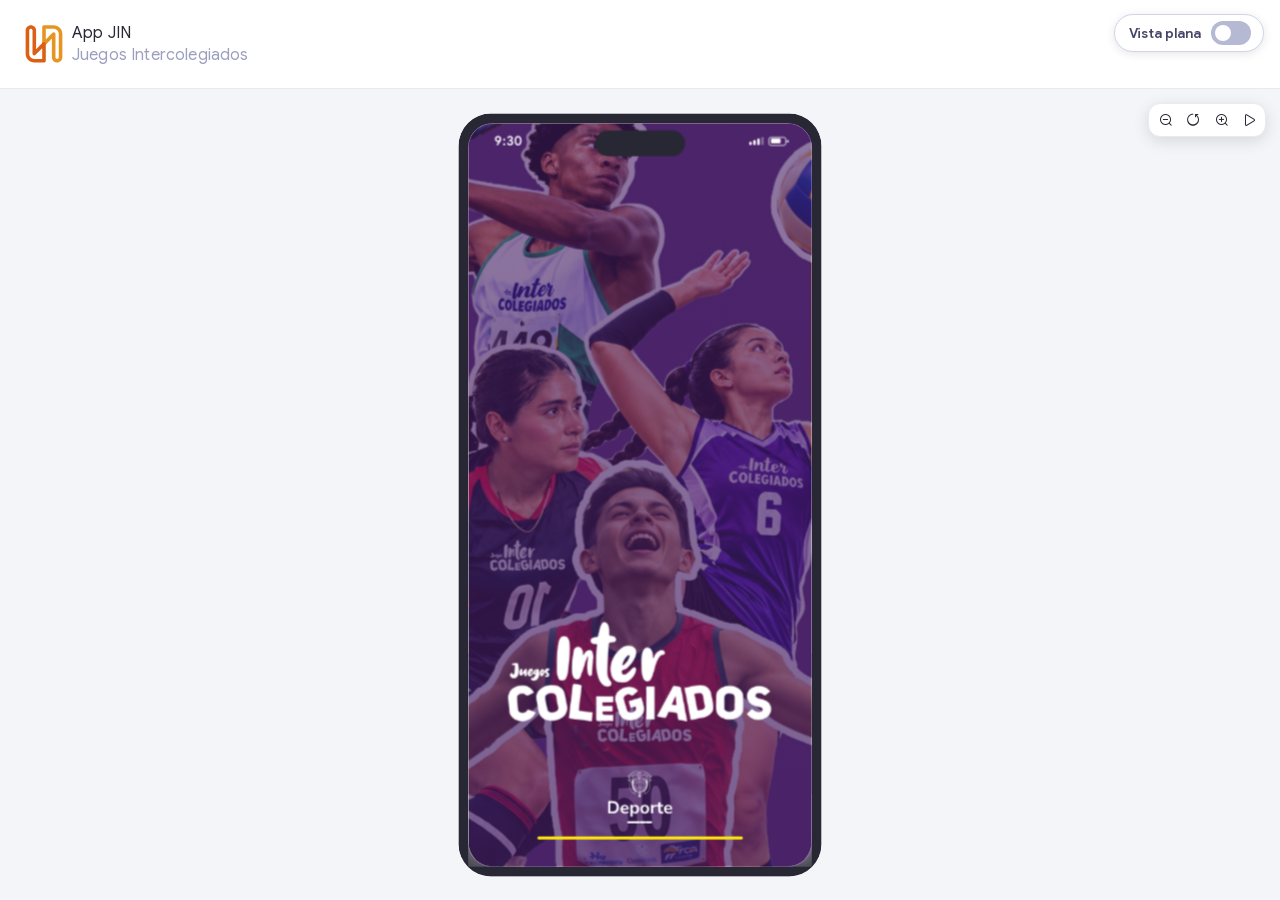
==== commit 0386187e: ":sparkles: App JIN: modo dev, home sin salidas y ajustes de diseño (DC-083 a DC-092) Modo dev (DC-08" ====
--- a/dev.html
+++ b/dev.html
@@ -36,6 +36,7 @@
 <script src="datos.js"></script>
 <!-- pantallas por rol: una línea por archivo, antes de app.js -->
 <script src="pantallas/landing-vistas.js"></script>
+<script src="pantallas/landing-dev.js"></script>
 <script src="pantallas/landing-app.js"></script>
 <script src="app.js"></script>
 </body>
--- a/app.css
+++ b/app.css
@@ -810,6 +810,9 @@
    la plantilla (8px) le comía el borde derecho al sangrado de la portada. */
 .nws-lp__scroll { scrollbar-width: none; }
 .nws-lp__scroll::-webkit-scrollbar { display: none; width: 0; height: 0; }
+/* DC-085: Inicio no desborda a los lados. El pie cuelga 100px bajo el cuerpo (bajo el tabbar):
+   el padding lo deja dentro de la caja para que hidden no lo recorte; el margin lo compensa. */
+#lp-view { overflow: hidden; padding-bottom: 100px; margin-bottom: -100px; }
 .nws-lp__body { display: flex; flex-direction: column; gap: var(--naotech-sizing-32); padding: var(--naotech-sizing-32) var(--naotech-sizing-16) var(--naotech-sizing-24); }
 
 /* Tipografía del Figma sobre las clases del SDK: heading large 18/22,
@@ -1121,6 +1124,7 @@
 .nws-lpv__vt-video { display: block; width: 100%; aspect-ratio: 16 / 9; min-width: 0; object-fit: cover; object-position: 50% 50%; background: var(--naotech-app-color-100); pointer-events: none; }
 .nws-lpv__vt-info { flex: 1 1 0; min-width: 0; display: flex; flex-direction: column; justify-content: center; gap: 8px; padding: var(--naotech-sizing-12) var(--naotech-sizing-16); }
 .nws-lpv__vt-t { margin: 0; font-size: var(--naotech-sizing-16); line-height: 20px; font-weight: 400; color: var(--nws-jic-violeta-900); }
+.nws-lpv__vt-a[role="button"] { cursor: pointer; }
 .nws-lpv__vt-a { align-self: flex-start; display: inline-flex; align-items: center; min-height: 44px; margin: -12px 0; font-size: var(--naotech-sizing-14); line-height: 20px; font-weight: var(--naotech-font-weight-semibold); color: var(--nws-jic-violeta-titular); text-decoration: underline; }
 .nws-lpv__vt-a:focus-visible { outline: 2px solid var(--nws-jic-violeta-titular); outline-offset: 2px; }
 /* Espaciado entre secciones: 40 menú→noticias, 48 entre las demás (galería, videos y pie). */
@@ -1130,7 +1134,7 @@
 
 .nws-lpv__cuerpo { --nws-gap-titulo: 20px; /* DC-071: título → contenido */ display: flex; flex-direction: column; gap: var(--naotech-sizing-32); padding: var(--naotech-sizing-24) 0 var(--naotech-sizing-24); }
 .nws-lpv__cuerpo > section { display: flex; flex-direction: column; }
-.nws-lpv__h2 { margin: 0 var(--naotech-sizing-24) var(--nws-gap-titulo); font-size: var(--naotech-sizing-24); line-height: var(--naotech-sizing-32); font-weight: var(--naotech-font-weight-bold); letter-spacing: -0.01em; color: var(--naotech-color-gray-800); }
+.nws-lpv__h2 { margin: 0 var(--naotech-sizing-24) var(--nws-gap-titulo); font-size: var(--naotech-sizing-24); line-height: var(--naotech-sizing-32); font-weight: var(--naotech-font-weight-bold); letter-spacing: -0.01em; color: var(--naotech-color-gray-900); /* DC-087: más oscuro, mismo gris del sistema */ }
 /* DC-075/076: Competencias y Novedades pegan el título a su contenido; Galería y Video siguen a 20px. */
 .nws-lpv__accesos > .nws-lpv__h2, .nws-lpv__novedades > .nws-lpv__h2 { margin-bottom: 0; }
 
@@ -1202,8 +1206,8 @@
 .nws-lpd__vuela img { display: block; width: 100%; height: 100%; object-fit: cover; }
 .nws-lpv__mas { display: flex; justify-content: center; padding-top: var(--naotech-sizing-24); }
 /* DC-007: violeta de marca con texto blanco (>9:1); hover/active oscurecen dentro de la paleta JIC. */
-.nws-lp .nws-lpv__mas .nwt-button { --pvt-button-background: var(--nws-jic-violeta-titular); --pvt-button-background-hover: var(--nws-jic-violeta-700); --pvt-button-background-active: var(--nws-jic-violeta-900); --pvt-button-font-color: #fff; min-height: 56px; height: 56px; --pvt-button-font-size: 20px; font-size: 20px; font-weight: var(--naotech-font-weight-semibold); }
-.nws-lp .nws-lpv__mas .nwt-button__content { font-size: 20px; font-weight: var(--naotech-font-weight-semibold); }
+.nws-lp .nws-lpv__mas .nwt-button { --pvt-button-background: var(--nws-jic-violeta-titular); --pvt-button-background-hover: var(--nws-jic-violeta-700); --pvt-button-background-active: var(--nws-jic-violeta-900); --pvt-button-font-color: #fff; min-height: 56px; height: 56px; --pvt-button-font-size: var(--naotech-sizing-18); font-size: var(--naotech-sizing-18); font-weight: var(--naotech-font-weight-semibold); }
+.nws-lp .nws-lpv__mas .nwt-button__content { font-size: var(--naotech-sizing-18); font-weight: var(--naotech-font-weight-semibold); }
 .nws-lp .nws-lpv__mas .nwt-button:focus-visible { outline: 2px solid var(--nws-jic-violeta-titular); outline-offset: 2px; }
 
 /* Galería: mosaico horizontal en columnas de 2 (alta+baja / baja+alta). */
@@ -1211,8 +1215,8 @@
 .nws-lpv__mosaico::-webkit-scrollbar { display: none; }
 
 /* Pie de la app: sube de transparente a violeta; el padding inferior cubre el tabbar flotante (100px). */
-/* margin-top negativo = el gap del cuerpo: el degradé arranca justo bajo la tarjeta de video (DC-023). */
-.nws-lpv__pie { margin-top: calc(var(--naotech-sizing-32) * -1); margin-bottom: -100px; padding: 96px var(--naotech-sizing-24) calc(100px + var(--naotech-sizing-16)); display: flex; flex-direction: column; align-items: center; gap: var(--naotech-sizing-16); text-align: center; background: linear-gradient(to bottom, rgb(from var(--nws-jic-violeta-700) r g b / 0) 0, var(--nws-jic-violeta-700) 45%, var(--nws-jic-violeta-900) 100%); color: var(--naotech-color-white, #fff); }
+/* DC-092: el pie sube sobre el aire inferior de la cita (el degradé nace transparente) y el morado queda pegado al texto. */
+.nws-lpv__pie { margin-top: calc(var(--naotech-sizing-16) * -1); margin-bottom: -100px; padding: 96px var(--naotech-sizing-24) calc(100px + var(--naotech-sizing-16) + var(--naotech-sizing-24)); display: flex; flex-direction: column; align-items: center; gap: var(--naotech-sizing-16); text-align: center; background: linear-gradient(to bottom, rgb(from var(--nws-jic-violeta-700) r g b / 0) 0, var(--nws-jic-violeta-700) 45%, var(--nws-jic-violeta-900) 100%); color: var(--naotech-color-white, #fff); }
 .nws-lpv__pie-logos { display: flex; align-items: center; justify-content: center; gap: var(--naotech-sizing-20, 20px); flex-wrap: wrap; }
 .nws-lpv__pie-logo { height: var(--naotech-sizing-32); width: auto; max-width: 96px; object-fit: contain; }
 .nws-lpv__pie-logo--blanco { filter: brightness(0) invert(1); }
@@ -1220,10 +1224,9 @@
 .nws-lpv__pie-logo--principal { height: var(--naotech-sizing-64); max-width: 192px; margin-bottom: var(--naotech-sizing-8); }
 .nws-lpv__pie-legal { margin: 0; font-size: var(--naotech-sizing-14); line-height: 20px; opacity: .85; }
 .nws-lpv__pie-legal-l { display: block; }
-/* El pie conserva su margin-top negativo: cancela el gap y el degradé arranca bajo la cita. */
-.nws-lpv__quote { margin: 0; padding: var(--naotech-sizing-8) var(--naotech-sizing-24) var(--naotech-sizing-40, 40px); display: flex; flex-direction: column; align-items: center; text-align: center; background: var(--naotech-app-background); }
-.nws-lpv__quote-filete { width: var(--naotech-sizing-40, 40px); height: 3px; border-radius: 2px; background: var(--nws-jic-violeta-700); }
-.nws-lpv__quote-marca { margin-top: var(--naotech-sizing-8); font-size: 64px; line-height: 48px; height: 32px; font-weight: 700; color: rgb(from var(--nws-jic-violeta-700) r g b / .2); }
+/* DC-088: 11px por pedido explícito (excepción a la escala mínima de 14px); margin de 8px reales: resta el gap de 16 del pie. */
+.nws-lpv__pie-version { margin: calc(var(--naotech-sizing-8) - var(--naotech-sizing-16)) 0 0; font-size: 11px; line-height: 16px; opacity: .7; }
+.nws-lpv__quote { margin: 0; padding: var(--naotech-sizing-32, 32px) var(--naotech-sizing-24) var(--naotech-sizing-16); display: flex; flex-direction: column; align-items: center; text-align: center; background: var(--naotech-app-background); }
 .nws-lpv__quote-t { margin: 0; font-size: 19px; line-height: 28px; font-weight: 500; color: var(--nws-jic-violeta-700); text-wrap: balance; }
 .nws-lpv__col { flex: 0 0 166px; display: grid; grid-template-rows: 205px 150px; gap: var(--naotech-sizing-14); scroll-snap-align: start; }
 .nws-lpv__col--inv { grid-template-rows: 150px 205px; }
@@ -1449,3 +1452,212 @@
 .nws-lps--kb .nws-lps__logo-jic { animation: nws-lps2-zoom var(--nws-lps-carga, 2200ms) cubic-bezier(.16, 1, .3, 1) 0ms both; }
 @keyframes nws-lps2-zoom { from { transform: scale(1); } to { transform: scale(1.69); } }
 @media (prefers-reduced-motion: reduce) { .nws-lps--kb .nws-lps__logo-jic { animation: none; transform: scale(1.69); } }
+
+/* -------------------------------------------------------------------
+   Control de visualización: Capa de presentación vs Vista plana
+   ------------------------------------------------------------------- */
+.nws-switch-flotante {
+  position: fixed;
+  top: var(--naotech-sizing-14, 14px);
+  right: var(--naotech-sizing-16, 16px);
+  z-index: 1000;
+  display: inline-flex;
+  align-items: center;
+  gap: var(--naotech-sizing-10, 10px);
+  padding: 6px 12px 6px 14px;
+  background: var(--naotech-app-background, #fff);
+  border: 1px solid var(--naotech-app-color-300, #cbd5e1);
+  border-radius: var(--naotech-radius-pill, 9999px);
+  box-shadow: 0 2px 10px rgba(0, 0, 0, 0.1);
+  cursor: pointer;
+  user-select: none;
+  font-family: inherit;
+  transition: all var(--naotech-duration-fast, 150ms) var(--naotech-animation-standard, ease);
+}
+.nws-switch-flotante:hover {
+  background: var(--naotech-app-color-050, #f8fafc);
+  border-color: var(--naotech-app-color-400, #94a3b8);
+  box-shadow: 0 4px 14px rgba(0, 0, 0, 0.14);
+}
+.nws-switch-flotante__txt {
+  font-size: var(--naotech-sizing-14, 14px);
+  font-weight: var(--naotech-font-weight-semibold, 600);
+  line-height: 1;
+  color: var(--naotech-app-color-800, #1e293b);
+  letter-spacing: -0.01em;
+}
+.nws-switch-flotante .nwt-switch {
+  min-height: 24px;
+  height: 24px;
+  border: 0;
+  background: transparent;
+  padding: 0;
+  outline: none;
+  cursor: pointer;
+}
+.nws-switch-flotante .nwt-switch:focus-visible {
+  outline: 2px solid var(--nws-jic-violeta, #691886);
+  outline-offset: 2px;
+  border-radius: var(--naotech-radius-pill);
+}
+
+/* -------------------------------------------------------------------
+   Modo Plano: sin capa de presentación, vista completa como imagen
+   ------------------------------------------------------------------- */
+html.nws-modo-plano,
+body.nws-modo-plano {
+  height: auto !important;
+  min-height: 100% !important;
+  overflow-y: auto !important;
+  background: var(--naotech-app-color-100, #f1f5f9) !important;
+}
+
+/* Ocultar elementos de la capa de presentación */
+body.nws-modo-plano .nwt-toolbar,
+body.nws-modo-plano .nws-phone-zoom,
+body.nws-modo-plano #lps {
+  display: none !important;
+}
+
+/* El cascarón exterior pasa a flujo vertical con scroll natural */
+body.nws-modo-plano #app,
+body.nws-modo-plano .nws-col {
+  height: auto !important;
+  min-height: 100vh !important;
+  overflow: visible !important;
+  background: transparent !important;
+}
+
+body.nws-modo-plano #stage {
+  height: auto !important;
+  min-height: 100vh !important;
+  overflow: visible !important;
+  padding: 32px 16px 64px !important;
+  display: flex !important;
+  flex-direction: column !important;
+  align-items: center !important;
+  justify-content: flex-start !important;
+  background: transparent !important;
+}
+
+/* El marco de teléfono se retira y queda el lienzo plano de 428px */
+body.nws-modo-plano #phone {
+  width: 428px !important;
+  height: auto !important;
+  min-height: 0 !important;
+  padding: 0 !important;
+  margin: 0 auto !important;
+  border-radius: 0 !important;
+  background: transparent !important;
+  clip-path: none !important;
+  box-shadow: 0 4px 28px rgba(0, 0, 0, 0.1), 0 1px 3px rgba(0, 0, 0, 0.05) !important;
+  transform: none !important;
+  overflow: visible !important;
+  flex: none !important;
+}
+
+/* La pantalla interna se despliega completa sin corte de scroll */
+body.nws-modo-plano #mob {
+  width: 428px !important;
+  height: auto !important;
+  border-radius: 0 !important;
+  clip-path: none !important;
+  overflow: visible !important;
+  display: flex !important;
+  flex-direction: column !important;
+  position: relative !important;
+  background: var(--naotech-app-background, #fff) !important;
+}
+
+/* El scroll interno se abre por completo para mostrar toda la pantalla */
+body.nws-modo-plano #lp-scroll {
+  height: auto !important;
+  min-height: 0 !important;
+  overflow: visible !important;
+  flex: none !important;
+  padding-bottom: 0 !important;
+}
+
+/* En plana el pie ya no cuelga (margin-bottom 0): sin el padding de compensación */
+body.nws-modo-plano #lp-view {
+  padding-bottom: 0;
+  margin-bottom: 0;
+}
+
+/* La barra de estado y cabecera quedan en la parte superior del lienzo */
+body.nws-modo-plano #lpi-top {
+  position: absolute !important;
+  top: 0 !important;
+  left: 0 !important;
+  right: 0 !important;
+  z-index: 4 !important;
+}
+
+/* El pie finaliza con espaciado limpio */
+body.nws-modo-plano .nws-lpv__pie {
+  margin-bottom: 0 !important;
+  padding-bottom: var(--naotech-sizing-40, 40px) !important;
+}
+
+/* La barra inferior de pestañas y home indicator se sitúan al final de la vista plana */
+body.nws-modo-plano .nws-lpi__bottom {
+  position: relative !important;
+  left: auto !important;
+  right: auto !important;
+  bottom: auto !important;
+  width: 100% !important;
+  background: var(--naotech-app-background, #fff) !important;
+  backdrop-filter: none !important;
+  -webkit-backdrop-filter: none !important;
+  border-top: 1px solid var(--naotech-color-gray-200, #e5e7eb) !important;
+  z-index: 2 !important;
+}
+
+/* Modo dev (DC-084): anotaciones por sección sobre la vista plana.
+   Herramienta del prototipo, no de la app: todo cuelga de body.nws-modo-dev. */
+/* Segundo switch bajo el de vista plana (38 de alto + 8 de aire); solo existe con la vista plana. */
+.nws-switch-flotante--dev { top: calc(var(--naotech-sizing-14, 14px) + 46px); display: none; }
+body.nws-modo-plano .nws-switch-flotante--dev { display: inline-flex; }
+
+/* El contorno va hacia adentro y no ocupa espacio: no mueve nada de la app. */
+body.nws-modo-dev [data-dev] { outline: 1.5px dashed var(--nws-jic-violeta); outline-offset: -2px; }
+body.nws-modo-dev [data-dev].nws-dev--foco { outline: 2.5px solid var(--nws-jic-violeta); }
+
+.nws-dev { position: absolute; inset: 0; z-index: 6; pointer-events: none; }
+.nws-dev__lineas { position: absolute; left: 0; top: 0; width: 1px; height: 1px; overflow: visible; }
+.nws-dev__lineas path { fill: none; stroke: var(--nws-jic-violeta); stroke-width: 1; opacity: .5; }
+.nws-dev__lineas circle { fill: var(--nws-jic-violeta); }
+.nws-dev__num, .nws-dev__n { display: block; width: 20px; height: 20px; border-radius: var(--naotech-radius-circle); background: var(--nws-jic-violeta); color: #fff; font-size: var(--naotech-sizing-12); line-height: 20px; font-weight: var(--naotech-font-weight-semibold); text-align: center; }
+.nws-dev__num { position: absolute; pointer-events: none; }
+.nws-dev__n { flex: none; }
+
+.nws-dev__nota { position: absolute; box-sizing: border-box; padding: var(--naotech-sizing-12) var(--naotech-sizing-14); border: 1px solid var(--naotech-color-gray-200); border-radius: var(--naotech-radius-xl); background: var(--naotech-app-background); box-shadow: 0 1px 3px rgb(from var(--naotech-color-gray-900) r g b / .08); color: var(--naotech-color-gray-800); font-size: var(--naotech-sizing-12); line-height: 1.5; font-weight: 400; letter-spacing: normal; text-align: left; pointer-events: auto; }
+.nws-dev__t { display: flex; align-items: center; gap: var(--naotech-sizing-8); margin: 0 0 var(--naotech-sizing-8); font-size: var(--naotech-sizing-14); line-height: 20px; font-weight: var(--naotech-font-weight-semibold); letter-spacing: normal; color: var(--naotech-color-gray-900); }
+.nws-dev__b { margin-top: var(--naotech-sizing-8); }
+.nws-dev__b ul { margin: var(--naotech-sizing-4) 0 0; padding-left: var(--naotech-sizing-16); }
+.nws-dev__b li { margin: 2px 0; }
+.nws-dev__pill { display: inline-block; margin: 0; padding: 1px var(--naotech-sizing-8); border-radius: var(--naotech-radius-pill); font-size: var(--naotech-sizing-12); line-height: 16px; font-weight: var(--naotech-font-weight-semibold); letter-spacing: normal; }
+.nws-dev__pill--ui { background: color-mix(in srgb, var(--nws-jic-violeta) 12%, white); color: var(--nws-jic-violeta-700); }
+.nws-dev__pill--logica { background: var(--naotech-color-blue-100); color: var(--naotech-color-blue-800); }
+.nws-dev__pill--flutter { background: var(--naotech-color-green-100); color: var(--naotech-color-green-800); }
+.nws-dev__pill--medidas { background: var(--naotech-color-gray-200); color: var(--naotech-color-gray-800); }
+.nws-dev__tip { margin: var(--naotech-sizing-4) 0 0; }
+.nws-dev__nota code { padding: 0 3px; border-radius: 3px; background: var(--naotech-color-gray-100); font-family: ui-monospace, SFMono-Regular, Menlo, Consolas, monospace; font-size: 11px; }
+.nws-dev__nota pre { margin: var(--naotech-sizing-6) 0 0; padding: var(--naotech-sizing-8) var(--naotech-sizing-10); overflow-x: auto; scrollbar-width: thin; border-radius: var(--naotech-radius-lg); background: var(--naotech-color-gray-100); }
+.nws-dev__nota pre code { padding: 0; background: transparent; line-height: 1.5; white-space: pre; }
+
+.nws-dev__mas { margin-top: var(--naotech-sizing-10); padding-top: var(--naotech-sizing-8); border-top: 1px solid var(--naotech-color-gray-200); }
+.nws-dev__mas > summary { display: flex; align-items: center; gap: var(--naotech-sizing-6); cursor: pointer; list-style: none; font-weight: var(--naotech-font-weight-semibold); color: var(--naotech-color-gray-700); }
+.nws-dev__mas > summary::-webkit-details-marker { display: none; }
+.nws-dev__mas > summary::before { content: ''; flex: none; width: 6px; height: 6px; border-right: 2px solid currentColor; border-bottom: 2px solid currentColor; transform: rotate(-45deg); }
+.nws-dev__mas[open] > summary::before { transform: rotate(45deg); }
+
+/* Ancho < 1100: la nota baja a la columna, bajo su sección, colapsable. */
+.nws-dev__nota--inline { position: static; display: block; width: auto; margin: var(--naotech-sizing-8) var(--naotech-sizing-16); }
+/* El pie sube 32px sobre lo anterior: el margen inferior de la nota compensa ese solape. */
+.nws-dev__nota--sobre-pie { margin-bottom: var(--naotech-sizing-32); }
+.nws-dev__nota--inline > summary { margin-bottom: 0; cursor: pointer; list-style: none; }
+.nws-dev__nota--inline > summary::-webkit-details-marker { display: none; }
+.nws-dev__nota--inline > summary::after { content: ''; flex: none; width: 7px; height: 7px; margin-left: auto; border-right: 2px solid var(--naotech-color-gray-600); border-bottom: 2px solid var(--naotech-color-gray-600); transform: rotate(-45deg); }
+.nws-dev__nota--inline[open] > summary { margin-bottom: var(--naotech-sizing-8); }
+.nws-dev__nota--inline[open] > summary::after { transform: rotate(45deg); }
